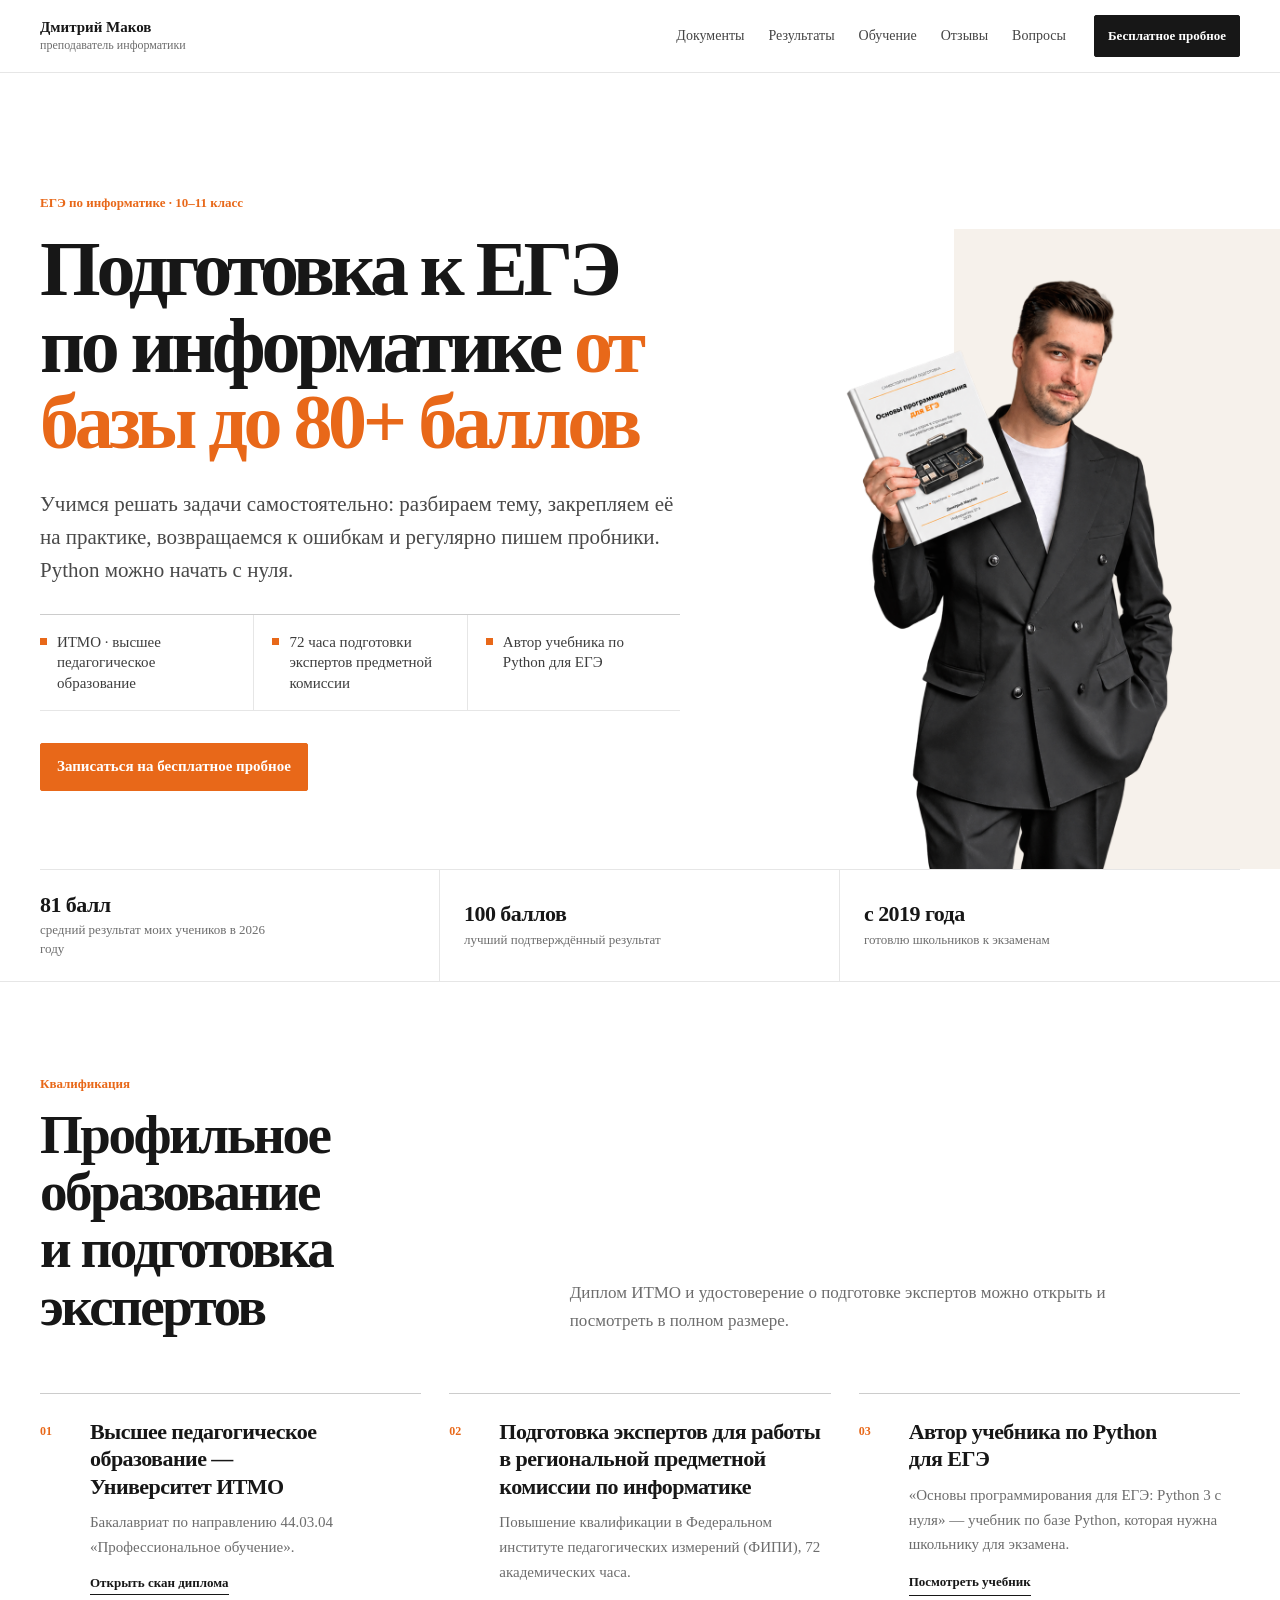
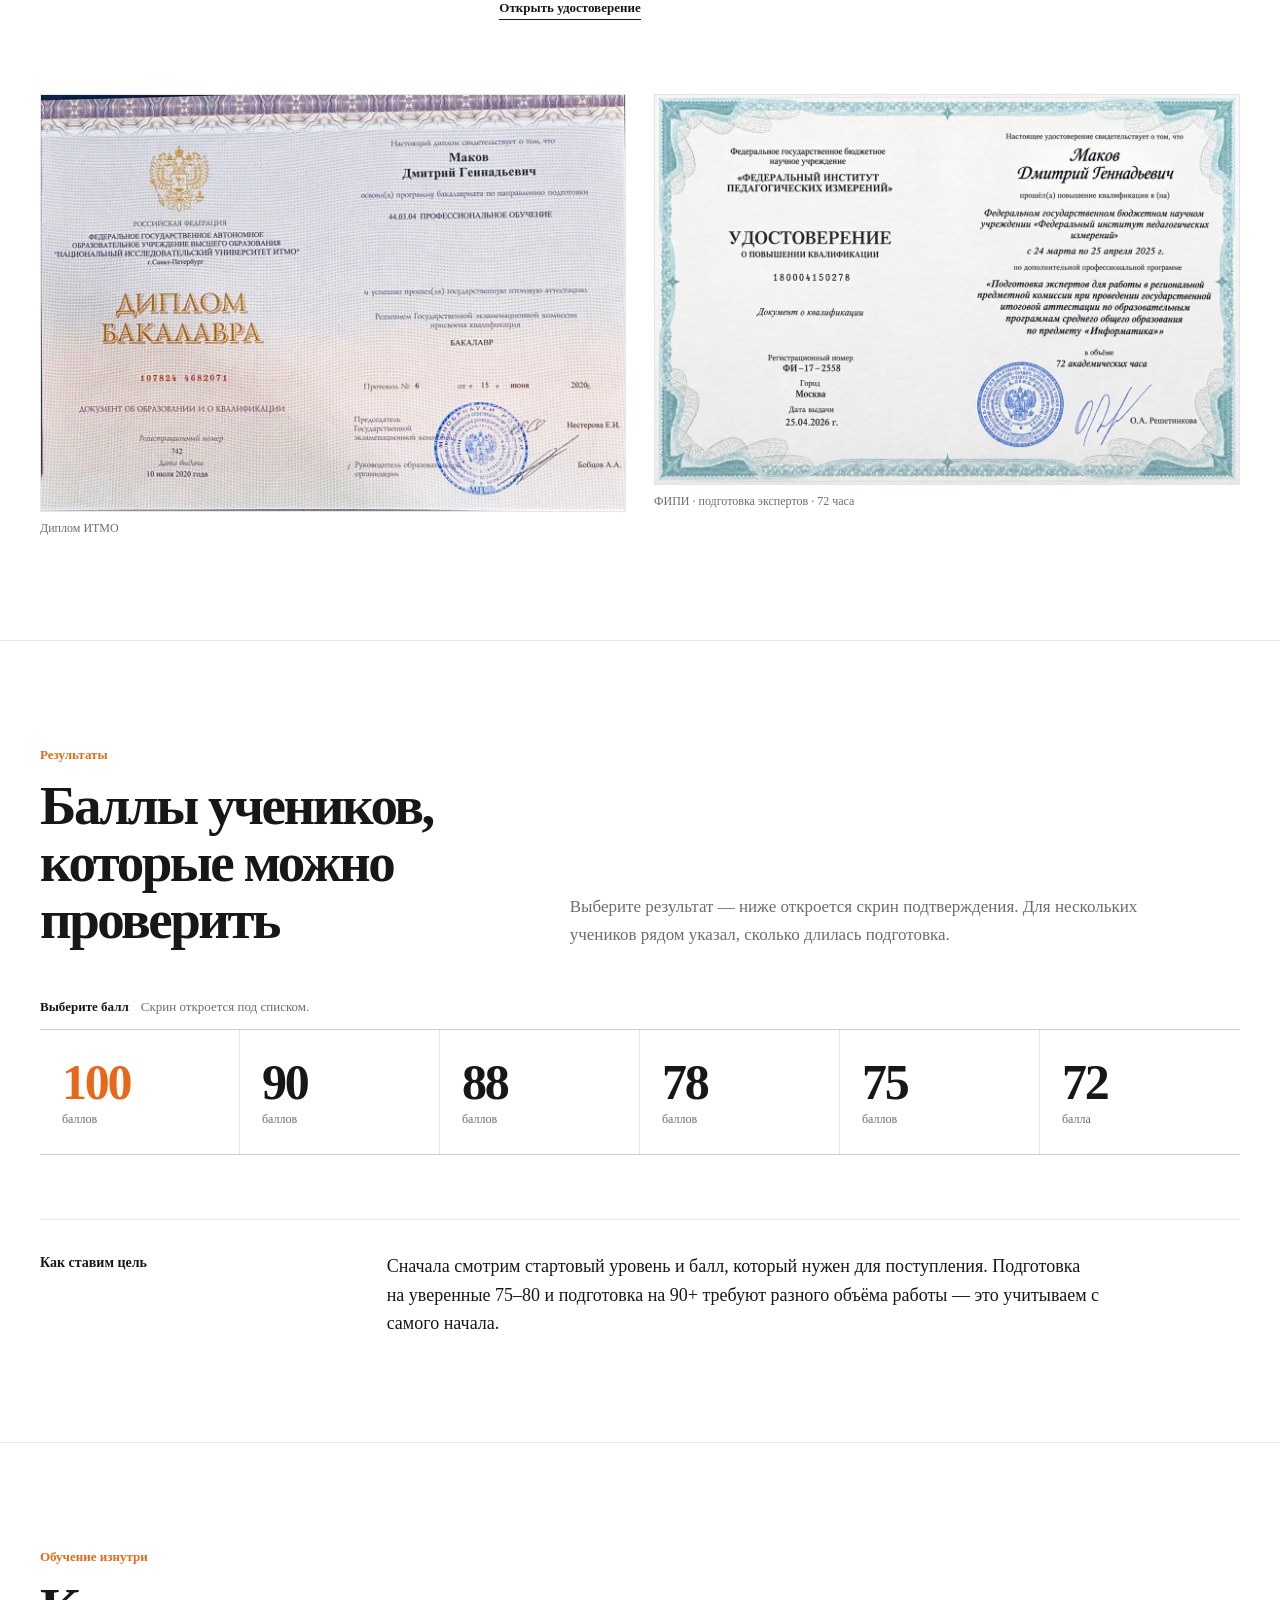
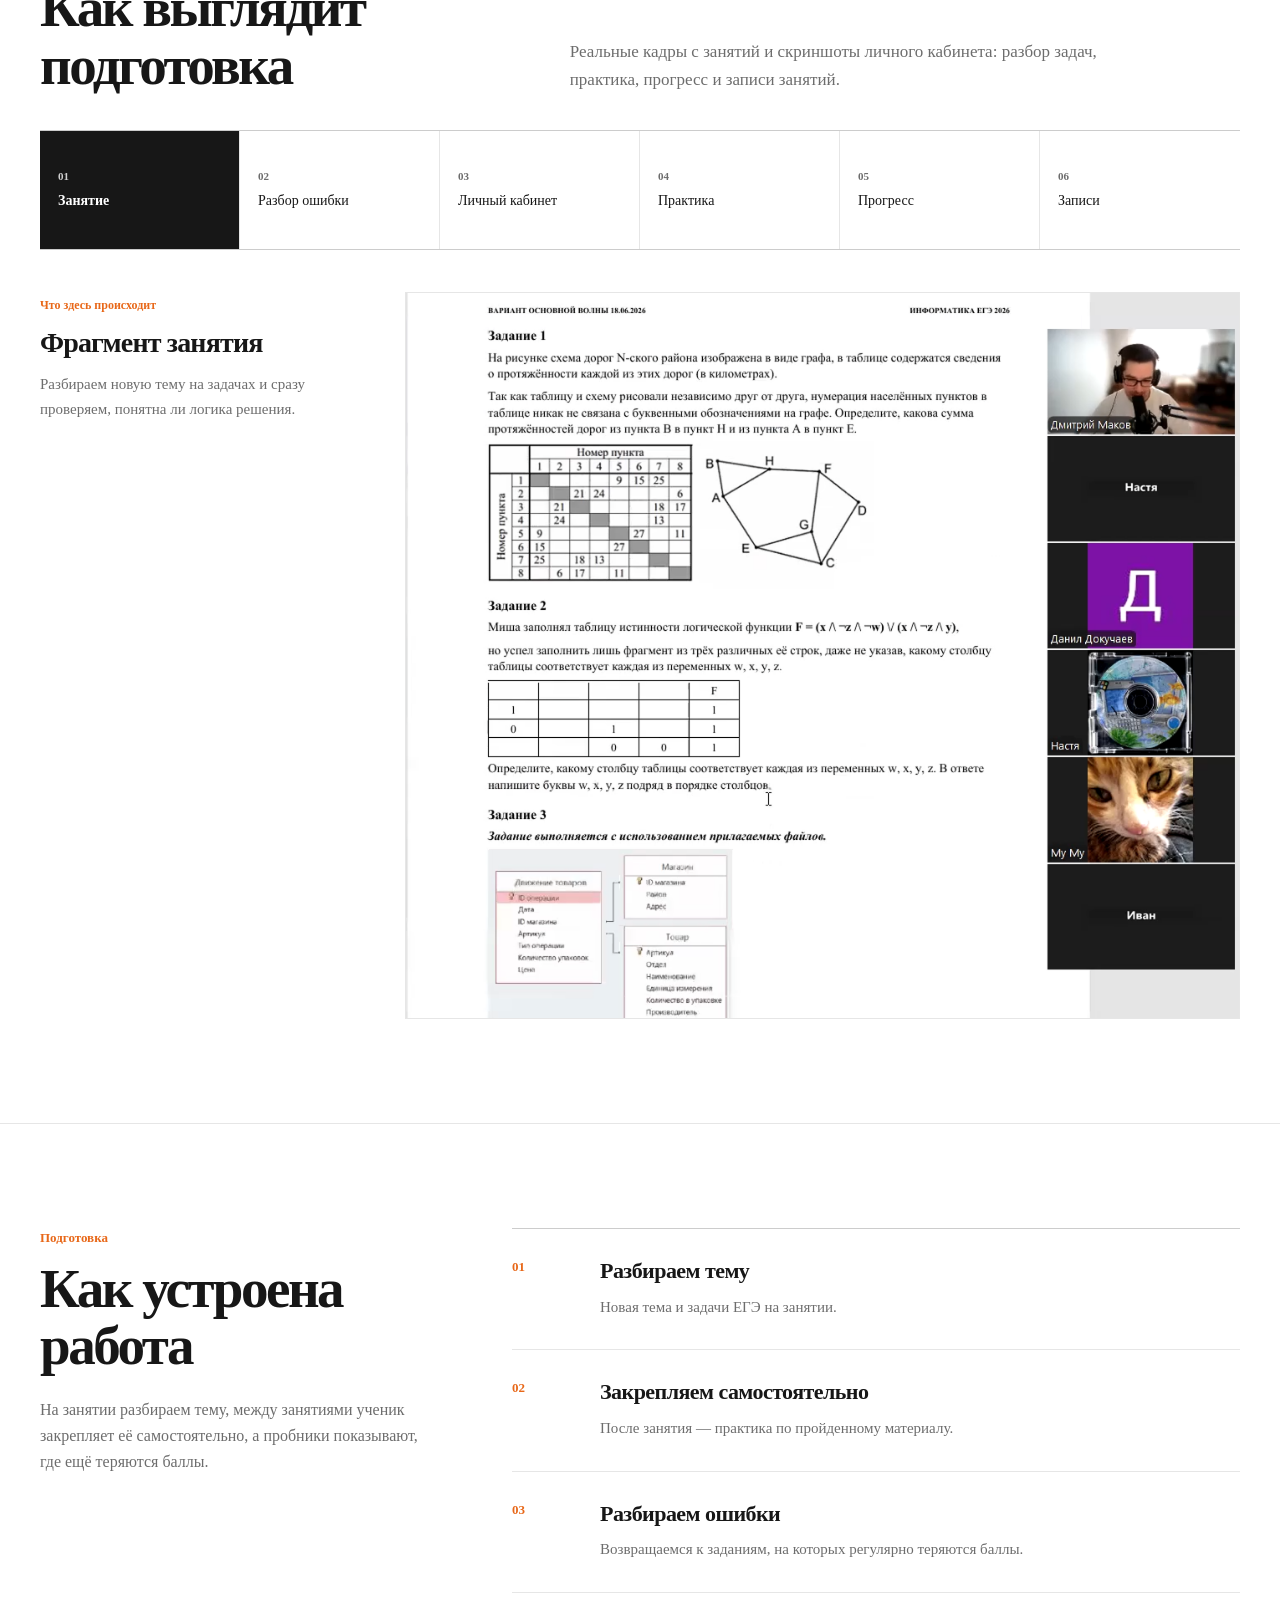
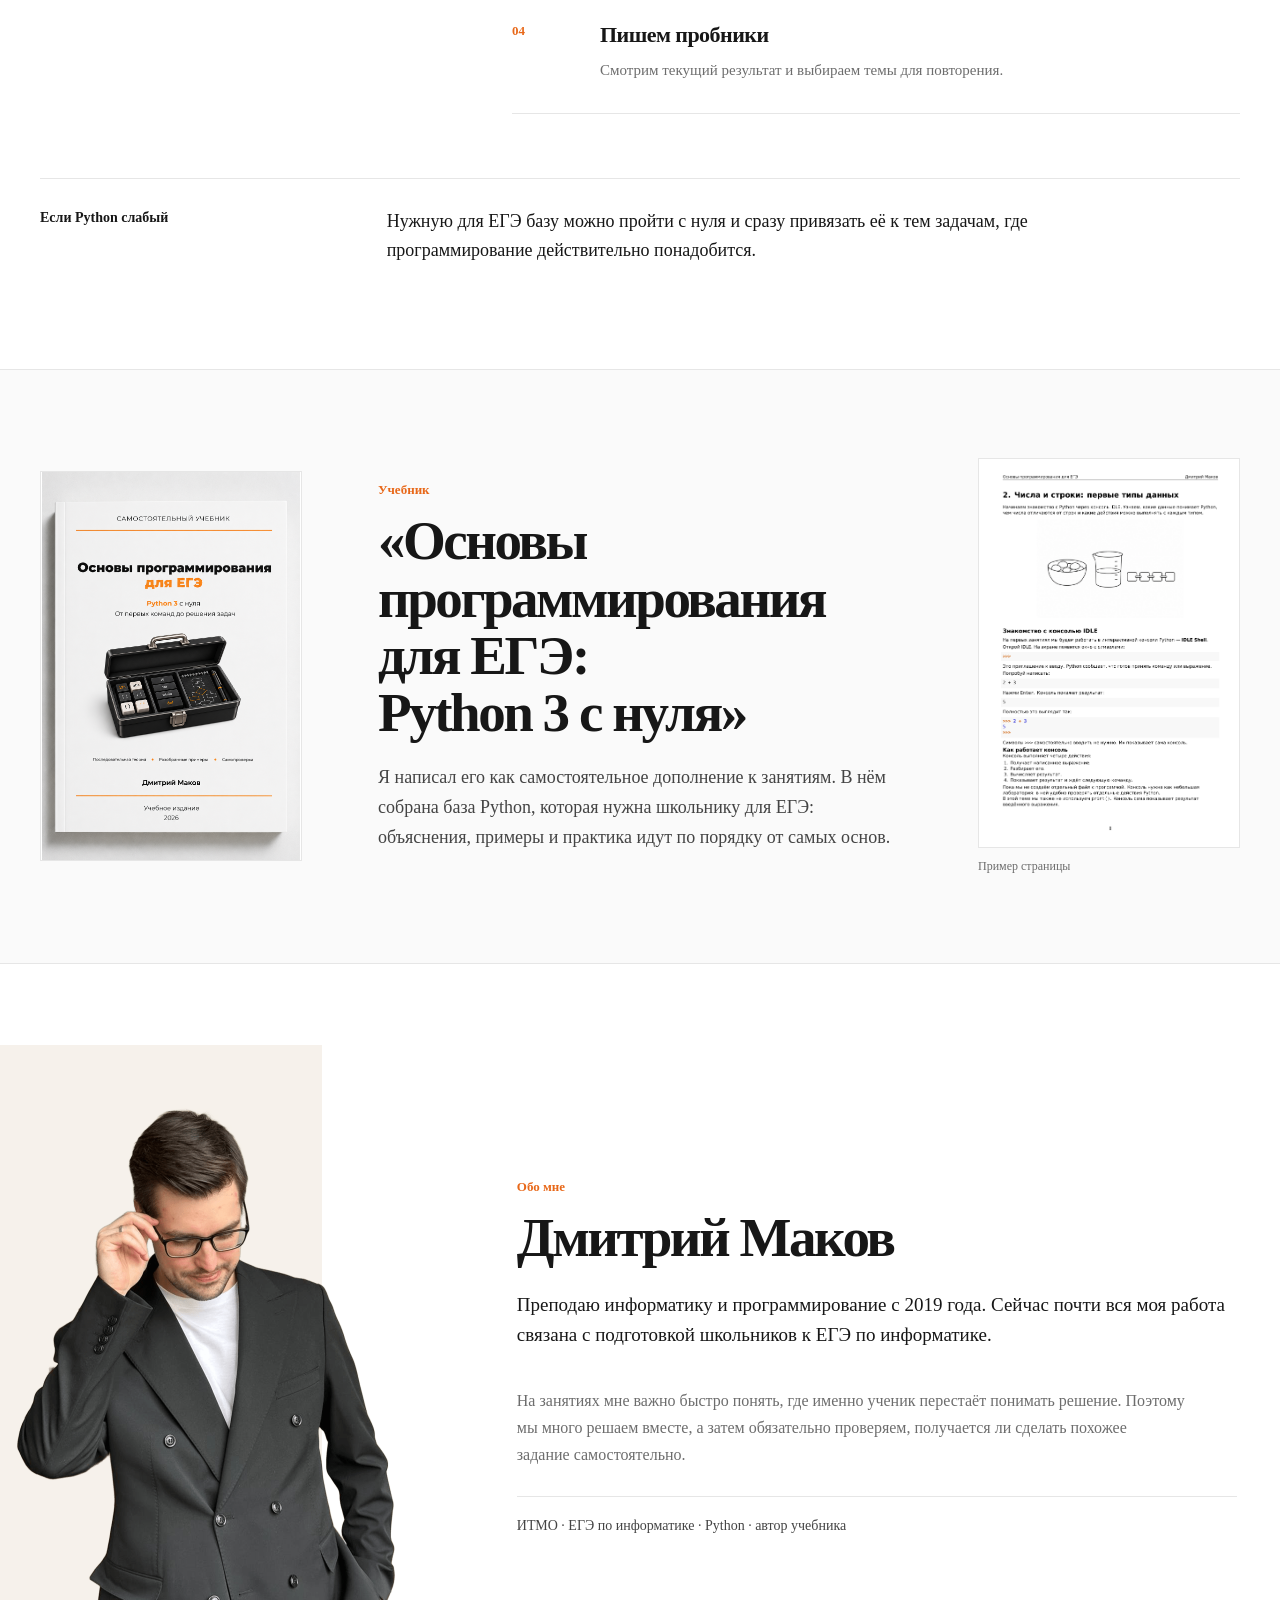
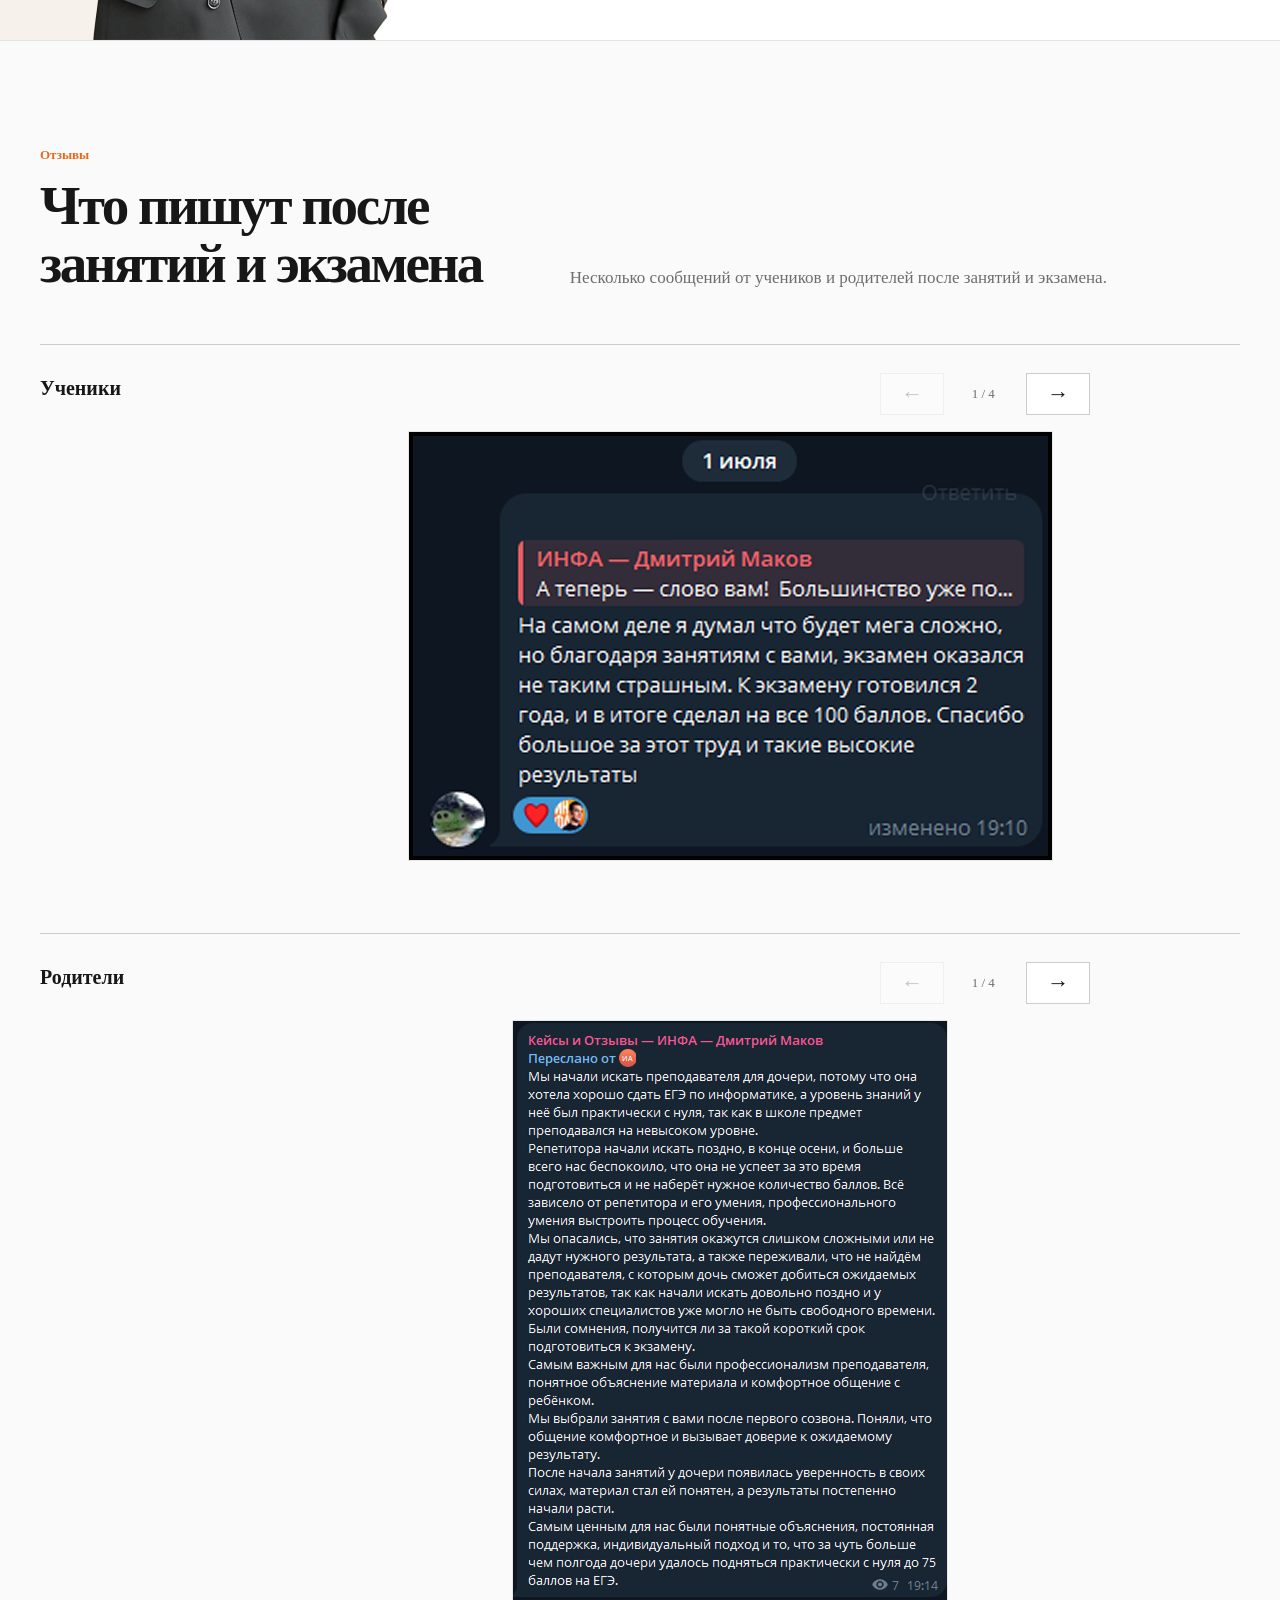
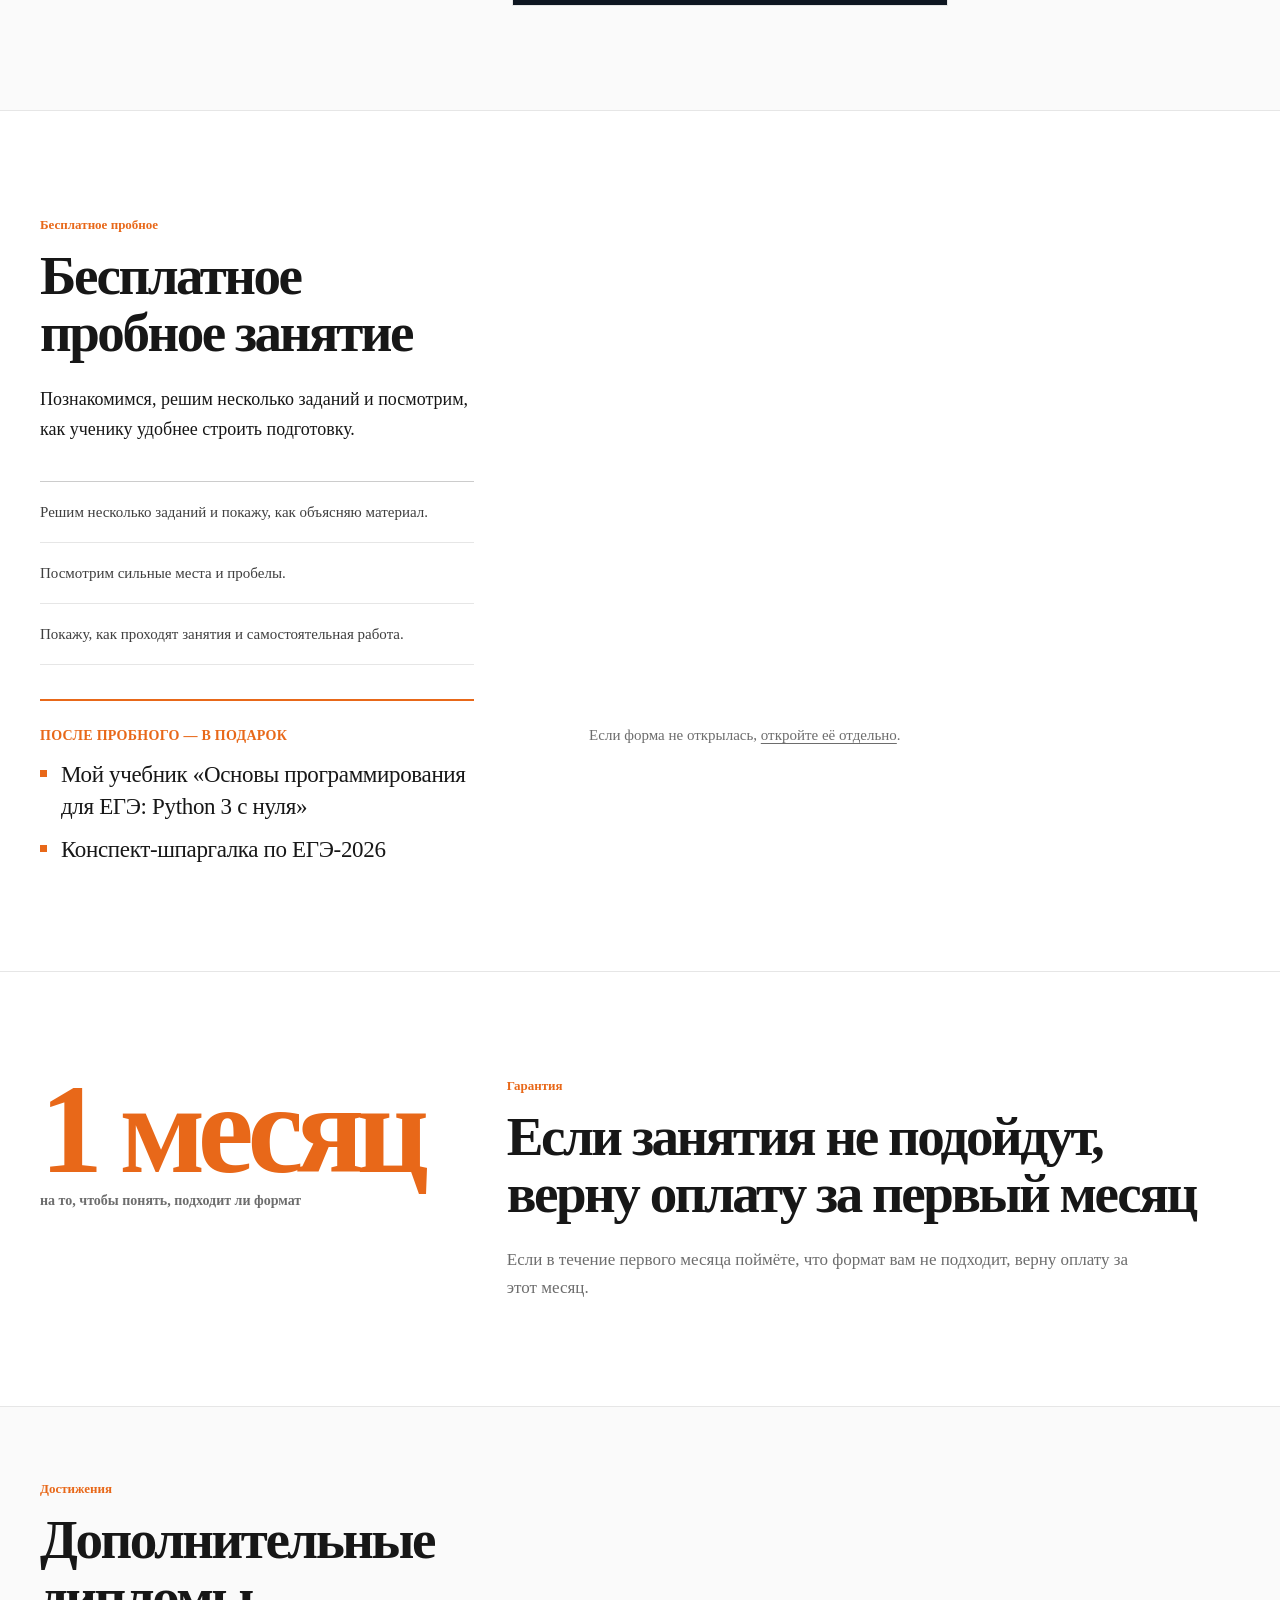
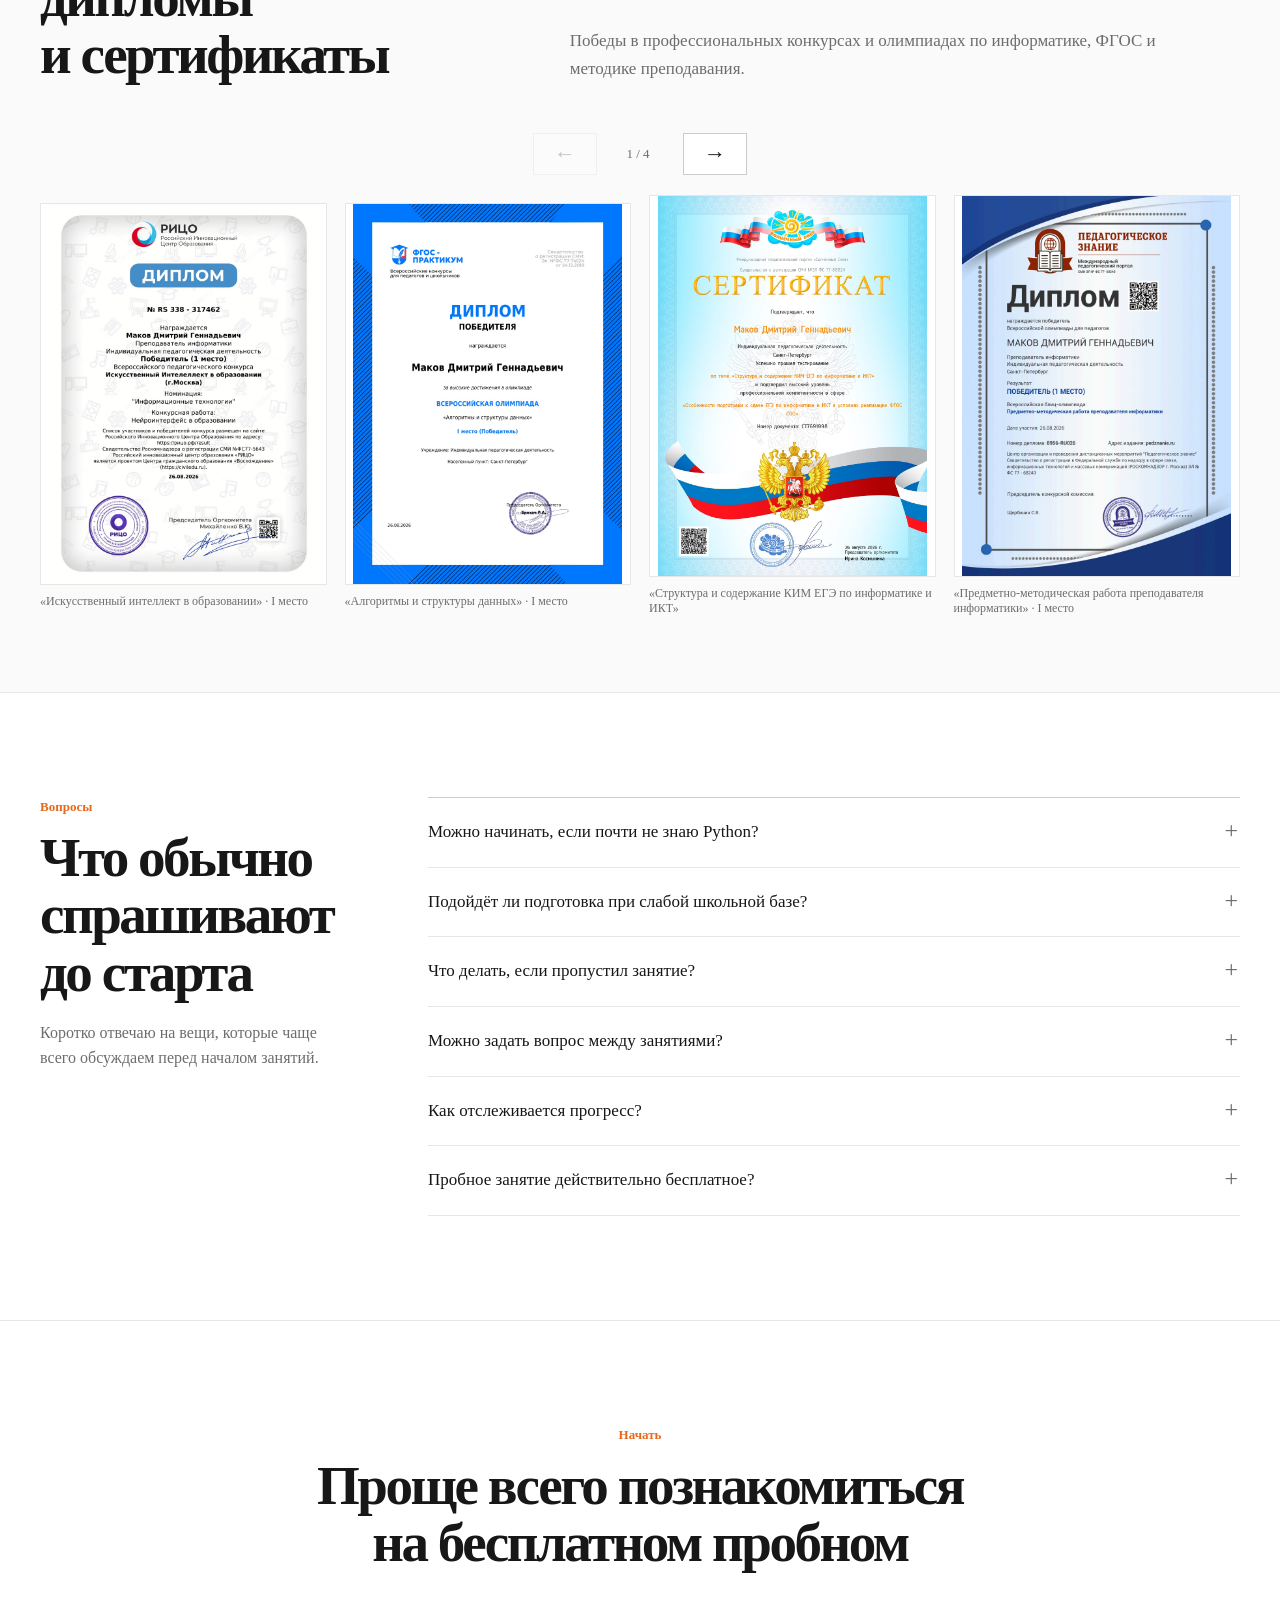
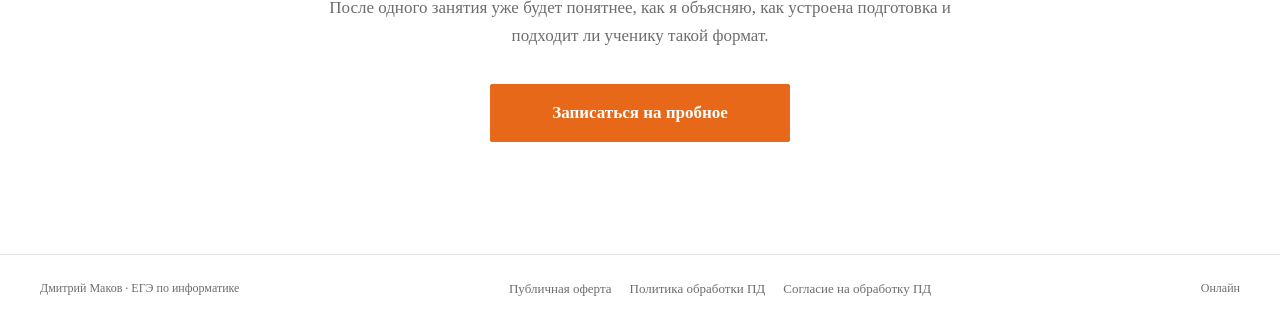
==== index.html @ 157795fc "Polish final SEO metadata" ====
<!doctype html>
<html lang="ru">
<head>
  <meta charset="utf-8">
  <meta name="viewport" content="width=device-width, initial-scale=1">
  <meta name="description" content="Подготовка к ЕГЭ по информатике для 10–11 классов. Python с нуля, подтверждённые результаты учеников, бесплатное пробное занятие.">
  <title>Дмитрий Маков — подготовка к ЕГЭ по информатике</title>
  <!-- SITE-SEO:START -->
  <link rel="canonical" href="https://makof.ru/">
  <meta name="robots" content="index,follow,max-image-preview:large,max-snippet:-1,max-video-preview:-1">
  <meta name="theme-color" content="#e86819">
  <meta name="yandex-verification" content="a87080eaedd76cc9">
  <link rel="icon" href="favicon.png" type="image/png">
  <link rel="apple-touch-icon" href="favicon.png">

  <meta property="og:locale" content="ru_RU">
  <meta property="og:type" content="website">
  <meta property="og:site_name" content="Дмитрий Маков — подготовка к ЕГЭ по информатике">
  <meta property="og:title" content="ЕГЭ по информатике — Дмитрий Маков">
  <meta property="og:description" content="10–11 класс · от базы до 80+ баллов · Python с нуля · бесплатное пробное занятие.">
  <meta property="og:url" content="https://makof.ru/">
  <meta property="og:image" content="https://makof.ru/assets/og/og-preview-v2.jpg">
  <meta property="og:image:width" content="1200">
  <meta property="og:image:height" content="630">
  <meta property="og:image:type" content="image/jpeg">
  <meta property="og:image:alt" content="Дмитрий Маков — подготовка к ЕГЭ по информатике">
  <meta name="twitter:card" content="summary_large_image">
  <meta name="twitter:title" content="ЕГЭ по информатике — Дмитрий Маков">
  <meta name="twitter:description" content="10–11 класс · от базы до 80+ баллов · Python с нуля · бесплатное пробное занятие.">
  <meta name="twitter:image" content="https://makof.ru/assets/og/og-preview-v2.jpg">

  <script type="application/ld+json">
  {
    "@context": "https://schema.org",
    "@graph": [
      {
        "@type": "WebSite",
        "@id": "https://makof.ru/#website",
        "url": "https://makof.ru/",
        "name": "Дмитрий Маков",
        "alternateName": "Подготовка к ЕГЭ по информатике — Дмитрий Маков",
        "inLanguage": "ru-RU"
      },
      {
        "@type": "Person",
        "@id": "https://makof.ru/#person",
        "name": "Дмитрий Маков",
        "url": "https://makof.ru/",
        "jobTitle": "Преподаватель информатики",
        "alumniOf": {
          "@type": "CollegeOrUniversity",
          "name": "Университет ИТМО"
        },
        "knowsAbout": [
          "ЕГЭ по информатике",
          "информатика",
          "Python",
          "программирование"
        ]
      },
      {
        "@type": "Service",
        "@id": "https://makof.ru/#ege-service",
        "name": "Подготовка к ЕГЭ по информатике",
        "serviceType": "Онлайн-подготовка к ЕГЭ по информатике",
        "provider": {"@id": "https://makof.ru/#person"},
        "areaServed": "RU",
        "url": "https://makof.ru/"
      }
    ]
  }
  </script>
  <!-- SITE-SEO:END -->
<link rel="preconnect" href="https://fonts.googleapis.com">
  <link rel="preconnect" href="https://fonts.gstatic.com" crossorigin>
  <link href="https://fonts.googleapis.com/css2?family=Golos+Text:wght@400;500;600;700&display=swap" rel="stylesheet">
  <link rel="stylesheet" href="styles.css?v=learning2">
  <style>
    .hero-expertise{max-width:760px;margin-top:28px;border-top:1px solid var(--line-strong);border-bottom:1px solid var(--line);display:grid;grid-template-columns:repeat(3,minmax(0,1fr));color:#3d3d3d}
    .hero-expertise a{position:relative;display:flex;align-items:flex-start;min-height:78px;padding:17px 18px;font-size:15px;font-weight:500;line-height:1.35;text-decoration:none;transition:background 160ms ease,color 160ms ease}
    .hero-expertise a:first-child{padding-left:0}
    .hero-expertise a+a{border-left:1px solid var(--line)}
    .hero-expertise a::before{content:"";flex:0 0 auto;width:7px;height:7px;margin:6px 10px 0 0;background:var(--accent)}
    .hero-expertise a:hover{background:var(--surface);color:var(--text)}
    .about-method{max-width:720px;margin:0;color:var(--muted);font-size:16px;line-height:1.7}
    .about-meta{max-width:720px;margin-top:28px;padding-top:18px;border-top:1px solid var(--line);color:#444;font-size:14px;line-height:1.5}

    /* Крупнее показываем реальные фото и документы. */
    .hero{overflow:clip}
    .hero-portrait{position:relative;z-index:2;overflow:visible}
    .hero-portrait-image{position:relative;width:min(122%,560px);max-width:none;margin-right:-48px;isolation:isolate}
    .hero-portrait-image::before{content:"";position:absolute;z-index:-2;left:12%;right:-3%;top:13%;bottom:0;background:#f4eee7;border:1px solid #eadfd4}
    .hero-portrait-image::after{content:"";position:absolute;z-index:-1;left:12%;right:-3%;bottom:0;height:5px;background:var(--accent)}
    .hero-portrait-image img{position:relative;z-index:1;width:100%;max-width:none}

    .credentials-layout{grid-template-columns:1fr;gap:48px}
    .credential-list{display:grid;grid-template-columns:repeat(3,minmax(0,1fr));gap:28px;border-top:0}
    .credential-copy{grid-template-columns:36px minmax(0,1fr);gap:14px;padding:24px 0 26px;border-top:1px solid var(--line-strong);border-bottom:0}
    .credential-documents{grid-template-columns:1fr 1fr;gap:28px;align-items:start;max-width:none}
    .document-preview img,
    .document-preview-large img{display:block;width:100%;height:auto;min-height:0;aspect-ratio:auto;object-fit:contain;background:#fff}

    /* Подарок после пробного — отдельный заметный акцент. */
    .trial-gift{max-width:580px;margin:34px 0 0;padding:26px 0 0;border-top:2px solid var(--accent);color:var(--text);line-height:1.45}
    .trial-gift strong{display:block;margin-bottom:10px;color:var(--accent);font-size:14px;font-weight:700;text-transform:uppercase;letter-spacing:.02em}
    .trial-gift span{display:block;font-size:clamp(20px,2.1vw,26px);font-weight:500;letter-spacing:-.02em}

    /* Карусель дипломов: на ПК показываем 4 и листаем страницами. */
    .achievements-section{padding-top:72px;padding-bottom:72px}
    .achievements-heading{margin-bottom:32px}
    .achievement-carousel{position:relative;min-width:0}
    .achievement-track{display:flex;gap:18px;overflow-x:auto;scroll-snap-type:x mandatory;scroll-behavior:smooth;scrollbar-width:none;overscroll-behavior-x:contain;padding:0 0 4px}
    .achievement-track::-webkit-scrollbar{display:none}
    .achievement-track .achievement-item{flex:0 0 calc((100% - 54px)/4);scroll-snap-align:start;scroll-snap-stop:always}
    .achievement-controls{display:flex;justify-content:center;align-items:center;margin-top:18px}
    .achievement-counter{min-width:62px;color:var(--muted);font-size:13px;text-align:center}

    /* Финальный CTA по центру и заметнее. */
    .final-inner{display:flex;flex-direction:column;align-items:center;text-align:center;gap:0}
    .final-copy{max-width:900px}
    .final-copy p{margin:22px auto 0}
    .final-action{justify-self:auto;margin-top:34px}
    .final-action .button{min-width:300px;min-height:58px;padding:15px 30px;font-size:17px}

    /* Фото в «Обо мне» крупнее и опирается на нижнюю линию секции. */
    #about{overflow:clip}
    @media(min-width:981px){
      #about{padding-bottom:0}
      #about .about-layout{grid-template-columns:minmax(380px,.72fr) minmax(0,1.28fr);align-items:end;gap:70px}
      #about .about-copy{padding-bottom:104px}
      #about .about-photo-wrap{align-self:end;width:118%;margin-left:-12%;max-width:none}
      #about .about-photo{width:100%;max-width:none}
    }

    @media(max-width:980px){
      .credential-list{display:block;border-top:1px solid var(--line-strong)}
      .credential-copy{grid-template-columns:54px minmax(0,1fr);gap:20px;border-top:0;border-bottom:1px solid var(--line)}
      .achievement-track .achievement-item{flex-basis:calc((100% - 18px)/2)}
      #about .about-photo-wrap{max-width:500px;width:min(110%,500px);margin-left:-4%}
    }

    @media(max-width:720px){
      .hero-expertise{grid-template-columns:1fr;margin-top:24px}
      .hero-expertise a{min-height:0;padding:13px 0;font-size:14px}
      .hero-expertise a+a{border-left:0;border-top:1px solid var(--line)}
      .hero .proof-strip{margin-top:0}
      .hero-portrait{margin-bottom:0;justify-content:flex-start}
      .hero-portrait-image{width:min(125%,470px);margin-left:-14px;margin-right:0}
      .hero-portrait-image img{margin-bottom:0}
      .credential-documents{grid-template-columns:1fr;gap:28px}
      .credential-copy{grid-template-columns:38px minmax(0,1fr);gap:12px}
      .achievements-section{padding-top:60px;padding-bottom:60px}
      .achievement-track{gap:12px;overflow-x:auto}
      .achievement-track .achievement-item{flex-basis:100%}
      .trial-gift{padding-top:22px}
      .trial-gift span{font-size:21px}
      #about .about-photo-wrap{width:min(118%,480px);max-width:none;margin-left:-9%}
      .final-action{width:100%;max-width:420px}
      .final-action .button{width:100%}

      /* Все 6 разделов обучения видны сразу: 3 × 2. */
      .learning-tabs{display:grid;grid-template-columns:repeat(3,minmax(0,1fr));gap:0;overflow:visible;border-top:1px solid var(--line-strong);border-left:1px solid var(--line)}
      .learning-tab{width:100%;min-width:0;display:flex;flex-direction:column;gap:4px;margin:0;padding:12px 9px;border-right:1px solid var(--line);border-bottom:1px solid var(--line);white-space:normal;line-height:1.2}
      .learning-tab span{padding:0;font-size:10px}
    }
  </style>
  <!-- YANDEX-METRIKA:START -->
  <script>
    (function(m,e,t,r,i,k,a){
      m[i]=m[i]||function(){(m[i].a=m[i].a||[]).push(arguments)};
      m[i].l=1*new Date();
      for (var j = 0; j < document.scripts.length; j++) { if (document.scripts[j].src === r) { return; } }
      k=e.createElement(t),a=e.getElementsByTagName(t)[0],k.async=1,k.src=r,a.parentNode.insertBefore(k,a)
    })(window, document, 'script', 'https://mc.yandex.ru/metrika/tag.js?id=106373103', 'ym');

    ym(106373103, 'init', {
      ssr: true,
      webvisor: true,
      clickmap: true,
      accurateTrackBounce: true,
      trackLinks: true
    });
  </script>
  <!-- YANDEX-METRIKA:END -->
</head>
<body>
  <!-- YANDEX-METRIKA-NOSCRIPT:START -->
  <noscript><div><img src="https://mc.yandex.ru/watch/106373103" style="position:absolute; left:-9999px;" alt=""></div></noscript>
  <!-- YANDEX-METRIKA-NOSCRIPT:END -->
<a class="skip-link" href="#main">К содержанию</a>

  <header class="site-header">
    <div class="container header-inner">
      <a class="brand" href="#top" aria-label="Дмитрий Маков — наверх">
        <span class="brand-copy">
          <strong>Дмитрий Маков</strong>
          <span>преподаватель информатики</span>
        </span>
      </a>

      <nav class="nav" aria-label="Навигация по странице">
        <a href="#credentials">Документы</a>
        <a href="#results">Результаты</a>
        <a href="#learning">Обучение</a>
        <a href="#reviews">Отзывы</a>
        <a href="#faq">Вопросы</a>
      </nav>

      <a class="button button-small" href="#signup-form"><span class="button-label-full">Бесплатное пробное</span><span class="button-label-short">Пробное</span></a>
    </div>
  </header>

  <main id="main">
    <section class="hero" id="top">
      <div class="container hero-grid">
        <div class="hero-copy">
          <span class="eyebrow">ЕГЭ по информатике · 10–11 класс</span>
          <h1>Подготовка к ЕГЭ по информатике <span>от базы до 80+ баллов</span></h1>
          <p class="hero-lead">Учимся решать задачи самостоятельно: разбираем тему, закрепляем её на практике, возвращаемся к ошибкам и регулярно пишем пробники. Python можно начать с нуля.</p>

          <div class="hero-expertise" aria-label="Квалификация преподавателя">
            <a href="#credentials">ИТМО · высшее педагогическое образование</a>
            <a href="#credentials">72 часа подготовки экспертов предметной комиссии</a>
            <a href="#book">Автор учебника по Python для ЕГЭ</a>
          </div>

          <div class="hero-actions">
            <a class="button button-primary" href="#signup-form">Записаться на бесплатное пробное</a>
          </div>
        </div>

        <div class="hero-portrait" aria-label="Фото преподавателя">
          <div class="hero-portrait-image">
            <img src="assets/hero/hero.png" alt="Дмитрий Маков с учебником" width="1086" height="1448" fetchpriority="high">
          </div>
        </div>
      </div>

      <div class="container proof-strip" aria-label="Ключевые результаты">
        <div class="proof-item"><strong>81 балл</strong><span>средний результат моих учеников в 2026 году</span></div>
        <div class="proof-item"><strong>100 баллов</strong><span>лучший подтверждённый результат</span></div>
        <div class="proof-item"><strong>с 2019 года</strong><span>готовлю школьников к экзаменам</span></div>
      </div>
    </section>

    <section class="section credentials-section" id="credentials">
      <div class="container">
        <div class="section-heading credentials-heading">
          <div><span class="section-kicker">Квалификация</span><h2>Профильное образование и подготовка экспертов</h2></div>
          <p>Диплом ИТМО и удостоверение о подготовке экспертов можно открыть и посмотреть в полном размере.</p>
        </div>

        <div class="credentials-layout">
          <div class="credential-list">
            <article class="credential-copy">
              <span class="credential-index">01</span>
              <div>
                <h3>Высшее педагогическое образование — Университет ИТМО</h3>
                <p>Бакалавриат по направлению 44.03.04 «Профессиональное обучение».</p>
                <button class="text-link" type="button" data-lightbox-src="assets/credentials/itmo-diploma.png" data-lightbox-alt="Диплом Университета ИТМО">Открыть скан диплома</button>
              </div>
            </article>

            <article class="credential-copy">
              <span class="credential-index">02</span>
              <div>
                <h3>Подготовка экспертов для работы в региональной предметной комиссии по информатике</h3>
                <p>Повышение квалификации в Федеральном институте педагогических измерений (ФИПИ), 72 академических часа.</p>
                <button class="text-link" type="button" data-lightbox-src="assets/credentials/ege-expert-training.png" data-lightbox-alt="Удостоверение о подготовке экспертов предметной комиссии по информатике">Открыть удостоверение</button>
              </div>
            </article>

            <article class="credential-copy">
              <span class="credential-index">03</span>
              <div>
                <h3>Автор учебника по Python для ЕГЭ</h3>
                <p>«Основы программирования для ЕГЭ: Python 3 с нуля» — учебник по базе Python, которая нужна школьнику для экзамена.</p>
                <a class="text-link" href="#book">Посмотреть учебник</a>
              </div>
            </article>
          </div>

          <div class="credential-documents" aria-label="Сканы документов">
            <button class="document-preview document-preview-large" type="button" data-lightbox-src="assets/credentials/itmo-diploma.png" data-lightbox-alt="Диплом Университета ИТМО">
              <img src="assets/credentials/itmo-diploma.png" alt="Скан диплома Университета ИТМО">
              <span>Диплом ИТМО</span>
            </button>
            <button class="document-preview" type="button" data-lightbox-src="assets/credentials/ege-expert-training.png" data-lightbox-alt="Удостоверение о подготовке экспертов предметной комиссии">
              <img src="assets/credentials/ege-expert-training.png" alt="Скан удостоверения о подготовке экспертов предметной комиссии">
              <span>ФИПИ · подготовка экспертов · 72 часа</span>
            </button>
          </div>
        </div>
      </div>
    </section>

    <section class="section results-section" id="results">
      <div class="container">
        <div class="section-heading">
          <div><span class="section-kicker">Результаты</span><h2>Баллы учеников, которые можно проверить</h2></div>
          <p>Выберите результат — ниже откроется скрин подтверждения. Для нескольких учеников рядом указал, сколько длилась подготовка.</p>
        </div>

        <div class="score-intro"><span>Выберите балл</span><p>Скрин откроется под списком.</p></div>
        <div class="score-row" aria-label="Подтверждённые результаты учеников">
          <button class="score score-primary" type="button" data-score="100" data-image="assets/results/result-100.png" data-note="Подготовка с сентября до экзамена." aria-controls="score-proof" aria-expanded="false"><strong>100</strong><span>баллов</span></button>
          <button class="score" type="button" data-score="90" data-image="assets/results/result-90.png" data-note="Подготовка с сентября." aria-controls="score-proof" aria-expanded="false"><strong>90</strong><span>баллов</span></button>
          <button class="score" type="button" data-score="88" data-image="assets/results/result-88.png" data-note="Подтверждённый результат ученика." aria-controls="score-proof" aria-expanded="false"><strong>88</strong><span>баллов</span></button>
          <button class="score" type="button" data-score="78" data-image="assets/results/result-78.png" data-note="Результат после двух месяцев подготовки." aria-controls="score-proof" aria-expanded="false"><strong>78</strong><span>баллов</span></button>
          <button class="score" type="button" data-score="75" data-image="assets/results/result-75.png" data-note="Подтверждённый результат ученика." aria-controls="score-proof" aria-expanded="false"><strong>75</strong><span>баллов</span></button>
          <button class="score" type="button" data-score="72" data-image="assets/results/result-72.png" data-note="Подтверждённый результат ученика." aria-controls="score-proof" aria-expanded="false"><strong>72</strong><span>балла</span></button>
        </div>

        <div class="score-proof" id="score-proof" hidden aria-live="polite">
          <div class="proof-copy"><span class="proof-eyebrow">Подтверждение</span><div class="proof-score-line"><strong id="proof-score">100</strong><span>баллов по ЕГЭ</span></div><p id="proof-note">Подготовка с сентября до экзамена.</p></div>
          <div><img class="proof-image" id="proof-image" src="assets/results/result-100.png" alt="Подтверждение результата 100 баллов"></div>
        </div>

        <div class="goal-note"><strong>Как ставим цель</strong><p>Сначала смотрим стартовый уровень и балл, который нужен для поступления. Подготовка на уверенные 75–80 и подготовка на 90+ требуют разного объёма работы — это учитываем с самого начала.</p></div>
      </div>
    </section>

    <section class="section learning-section" id="learning">
      <div class="container">
        <div class="section-heading learning-heading"><div><span class="section-kicker">Обучение изнутри</span><h2>Как выглядит подготовка</h2></div><p>Реальные кадры с занятий и скриншоты личного кабинета: разбор задач, практика, прогресс и записи занятий.</p></div>
        <div class="learning-browser">
          <div class="learning-tabs" role="tablist" aria-label="Примеры обучения">
            <button class="learning-tab is-active" type="button" data-learning-image="assets/learning/lesson-1.png" data-learning-title="Фрагмент занятия" data-learning-text="Разбираем новую тему на задачах и сразу проверяем, понятна ли логика решения." aria-selected="true"><span>01</span>Занятие</button>
            <button class="learning-tab" type="button" data-learning-image="assets/learning/lesson-2.png" data-learning-title="Разбор решения и ошибок" data-learning-text="Сложное место разбираем пошагово, после чего ученик пробует решить похожую задачу самостоятельно." aria-selected="false"><span>02</span>Разбор ошибки</button>
            <button class="learning-tab" type="button" data-learning-image="assets/learning/platform-main.png" data-learning-title="Личный кабинет" data-learning-text="Записи, материалы, задания и тесты собраны в одном месте. К старой теме можно вернуться в любой момент." aria-selected="false"><span>03</span>Личный кабинет</button>
            <button class="learning-tab" type="button" data-learning-image="assets/learning/platform-task.png" data-learning-title="Домашняя практика" data-learning-text="После занятия остаются задания по пройденной теме, чтобы проверить, получается ли решать без подсказки." aria-selected="false"><span>04</span>Практика</button>
            <button class="learning-tab" type="button" data-learning-image="assets/learning/platform-progress.png" data-learning-title="Прогресс" data-learning-text="По выполнению заданий и пробникам видно, какие темы уже держатся уверенно, а к каким стоит вернуться." aria-selected="false"><span>05</span>Прогресс</button>
            <button class="learning-tab" type="button" data-learning-image="assets/learning/platform-records.png" data-learning-title="Записи занятий" data-learning-text="Если занятие пропущено или тему хочется повторить, запись и материалы остаются доступны." aria-selected="false"><span>06</span>Записи</button>
          </div>
          <div class="learning-stage" aria-live="polite">
            <button class="learning-image-button" type="button" id="learning-lightbox-button" data-lightbox-src="assets/learning/lesson-1.png" data-lightbox-alt="Фрагмент занятия"><img id="learning-image" src="assets/learning/lesson-1.png" alt="Фрагмент занятия"></button>
            <div class="learning-caption"><span>Что здесь происходит</span><h3 id="learning-title">Фрагмент занятия</h3><p id="learning-text">Разбираем новую тему на задачах и сразу проверяем, понятна ли логика решения.</p></div>
          </div>
        </div>
      </div>
    </section>

    <section class="section" id="preparation">
      <div class="container preparation-layout">
        <div class="preparation-intro"><span class="section-kicker">Подготовка</span><h2>Как устроена работа</h2><p>На занятии разбираем тему, между занятиями ученик закрепляет её самостоятельно, а пробники показывают, где ещё теряются баллы.</p></div>
        <div class="preparation-flow" aria-label="Этапы подготовки">
          <article class="preparation-step"><span class="step-number">01</span><div><h3>Разбираем тему</h3><p>Новая тема и задачи ЕГЭ на занятии.</p></div></article>
          <article class="preparation-step"><span class="step-number">02</span><div><h3>Закрепляем самостоятельно</h3><p>После занятия — практика по пройденному материалу.</p></div></article>
          <article class="preparation-step"><span class="step-number">03</span><div><h3>Разбираем ошибки</h3><p>Возвращаемся к заданиям, на которых регулярно теряются баллы.</p></div></article>
          <article class="preparation-step"><span class="step-number">04</span><div><h3>Пишем пробники</h3><p>Смотрим текущий результат и выбираем темы для повторения.</p></div></article>
        </div>
      </div>
      <div class="container python-note"><strong>Если Python слабый</strong><p>Нужную для ЕГЭ базу можно пройти с нуля и сразу привязать её к тем задачам, где программирование действительно понадобится.</p></div>
    </section>

    <section class="book-section" id="book">
      <div class="container book-layout">
        <div class="book-cover"><button type="button" class="plain-image-button" data-lightbox-src="assets/book/book-cover.png" data-lightbox-alt="Обложка учебника Основы программирования для ЕГЭ: Python 3 с нуля"><img src="assets/book/book-cover.png" alt="Обложка учебника «Основы программирования для ЕГЭ: Python 3 с нуля»"></button></div>
        <div class="book-copy"><span class="section-kicker">Учебник</span><h2>«Основы программирования для ЕГЭ: Python 3 с нуля»</h2><p class="book-lead">Я написал его как самостоятельное дополнение к занятиям. В нём собрана база Python, которая нужна школьнику для ЕГЭ: объяснения, примеры и практика идут по порядку от самых основ.</p></div>
        <div class="book-spread"><button type="button" class="plain-image-button" data-lightbox-src="assets/book/book-page-1.png" data-lightbox-alt="Пример страницы учебника"><img src="assets/book/book-page-1.png" alt="Пример страницы учебника"></button><span>Пример страницы</span></div>
      </div>
    </section>

    <section class="section" id="about">
      <div class="container about-layout">
        <div class="about-photo-wrap"><img class="about-photo" src="assets/about/about.png" alt="Дмитрий Маков"></div>
        <div class="about-copy"><span class="section-kicker">Обо мне</span><h2>Дмитрий Маков</h2><p class="about-lead">Преподаю информатику и программирование с 2019 года. Сейчас почти вся моя работа связана с подготовкой школьников к ЕГЭ по информатике.</p><p class="about-method">На занятиях мне важно быстро понять, где именно ученик перестаёт понимать решение. Поэтому мы много решаем вместе, а затем обязательно проверяем, получается ли сделать похожее задание самостоятельно.</p><div class="about-meta">ИТМО · ЕГЭ по информатике · Python · автор учебника</div></div>
      </div>
    </section>

    <section class="section section--soft" id="reviews">
      <div class="container">
        <div class="section-heading reviews-head"><div><span class="section-kicker">Отзывы</span><h2>Что пишут после занятий и экзамена</h2></div><p>Несколько сообщений от учеников и родителей после занятий и экзамена.</p></div>
        <div class="reviews-group">
          <h3>Ученики</h3>
          <div class="review-slider" data-review-slider><div class="review-slides" data-swipe-track><button class="review-slide" type="button" data-lightbox-src="assets/reviews/student-1.png" data-lightbox-alt="Отзыв ученика 1"><img src="assets/reviews/student-1.png" alt="Отзыв ученика 1" loading="lazy"></button><button class="review-slide" type="button" data-lightbox-src="assets/reviews/student-2.png" data-lightbox-alt="Отзыв ученика 2"><img src="assets/reviews/student-2.png" alt="Отзыв ученика 2" loading="lazy"></button><button class="review-slide" type="button" data-lightbox-src="assets/reviews/student-3.png" data-lightbox-alt="Отзыв ученика 3"><img src="assets/reviews/student-3.png" alt="Отзыв ученика 3" loading="lazy"></button><button class="review-slide" type="button" data-lightbox-src="assets/reviews/student-4.png" data-lightbox-alt="Отзыв ученика 4"><img src="assets/reviews/student-4.png" alt="Отзыв ученика 4" loading="lazy"></button></div><div class="review-controls"><span class="review-counter" data-review-counter>1 / 4</span></div></div>
        </div>
        <div class="reviews-group">
          <h3>Родители</h3>
          <div class="review-slider" data-review-slider><div class="review-slides" data-swipe-track><button class="review-slide" type="button" data-lightbox-src="assets/reviews/parent-1.png" data-lightbox-alt="Отзыв родителя 1"><img src="assets/reviews/parent-1.png" alt="Отзыв родителя 1" loading="lazy"></button><button class="review-slide" type="button" data-lightbox-src="assets/reviews/parent-2.png" data-lightbox-alt="Отзыв родителя 2"><img src="assets/reviews/parent-2.png" alt="Отзыв родителя 2" loading="lazy"></button><button class="review-slide" type="button" data-lightbox-src="assets/reviews/parent-3.png" data-lightbox-alt="Отзыв родителя 3"><img src="assets/reviews/parent-3.png" alt="Отзыв родителя 3" loading="lazy"></button><button class="review-slide" type="button" data-lightbox-src="assets/reviews/parent-4.png" data-lightbox-alt="Отзыв родителя 4"><img src="assets/reviews/parent-4.png" alt="Отзыв родителя 4" loading="lazy"></button></div><div class="review-controls"><span class="review-counter" data-review-counter>1 / 4</span></div></div>
        </div>
      </div>
    </section>

    <section class="section" id="trial">
      <div class="container trial-layout">
        <div class="trial-copy">
          <span class="section-kicker">Бесплатное пробное</span>
          <h2>Бесплатное пробное занятие</h2>
          <p class="trial-lead">Познакомимся, решим несколько заданий и посмотрим, как ученику удобнее строить подготовку.</p>
          <ul class="trial-list"><li>Решим несколько заданий и покажу, как объясняю материал.</li><li>Посмотрим сильные места и пробелы.</li><li>Покажу, как проходят занятия и самостоятельная работа.</li></ul>
          <div class="trial-gift"><strong>После пробного — в подарок</strong><ul class="trial-gift-list"><li>Мой учебник «Основы программирования для ЕГЭ: Python 3 с нуля»</li><li>Конспект-шпаргалка по ЕГЭ-2026</li></ul></div>
        </div>
        <div class="signup-form" id="signup-form"><iframe class="alfacrm-frame" title="Запись на бесплатное пробное занятие" src="https://dmprokids.s20.online/common/1/form/draw?id=1&amp;baseColor=E86819&amp;borderRadius=2&amp;css=https%3A%2F%2Fmakof.ru%2Falfa-form.css%3Fv%3D3" width="100%" height="500" frameborder="0" scrolling="no" loading="lazy" referrerpolicy="strict-origin-when-cross-origin" allowtransparency="true"></iframe><p class="alfacrm-fallback">Если форма не открылась, <a href="https://dmprokids.s20.online/common/1/form/draw?id=1&amp;baseColor=E86819&amp;borderRadius=2&amp;css=https%3A%2F%2Fmakof.ru%2Falfa-form.css%3Fv%3D3" target="_blank" rel="noopener">откройте её отдельно</a>.</p></div>
      </div>
    </section>

    <section class="section" id="guarantee">
      <div class="container guarantee-layout"><div class="guarantee-number">1 месяц<span>на то, чтобы понять, подходит ли формат</span></div><div class="guarantee-copy"><span class="section-kicker">Гарантия</span><h2>Если занятия не подойдут, верну оплату за первый месяц</h2><p>Если в течение первого месяца поймёте, что формат вам не подходит, верну оплату за этот месяц.</p></div></div>
    </section>

    <section class="section achievements-section" id="achievements">
      <div class="container">
        <div class="section-heading achievements-heading"><div><span class="section-kicker">Достижения</span><h2>Дополнительные дипломы и сертификаты</h2></div><p>Победы в профессиональных конкурсах и олимпиадах по информатике, ФГОС и методике преподавания.</p></div>
        <div class="achievement-carousel" data-achievement-carousel>
          <div class="achievement-track" data-achievement-track data-swipe-track>
            <button class="achievement-item" type="button" data-lightbox-src="assets/achievements/Диплом_RS_338_213172.jpg" data-lightbox-alt="Диплом за I место в конкурсе Искусственный интеллект в образовании"><img src="assets/achievements/Диплом_RS_338_213172.jpg" alt="Диплом за I место в конкурсе Искусственный интеллект в образовании" loading="lazy"><span>«Искусственный интеллект в образовании» · I место</span></button>
            <button class="achievement-item" type="button" data-lightbox-src="assets/achievements/olympiad_diploma_2359_participant.jpg" data-lightbox-alt="Диплом победителя олимпиады Алгоритмы и структуры данных"><img src="assets/achievements/olympiad_diploma_2359_participant.jpg" alt="Диплом победителя олимпиады Алгоритмы и структуры данных" loading="lazy"><span>«Алгоритмы и структуры данных» · I место</span></button>
            <button class="achievement-item" type="button" data-lightbox-src="assets/achievements/7691998.jpg" data-lightbox-alt="Сертификат по структуре и содержанию КИМ ЕГЭ по информатике и ИКТ"><img src="assets/achievements/7691998.jpg" alt="Сертификат по структуре и содержанию КИМ ЕГЭ по информатике и ИКТ" loading="lazy"><span>«Структура и содержание КИМ ЕГЭ по информатике и ИКТ»</span></button>
            <button class="achievement-item" type="button" data-lightbox-src="assets/achievements/1787771425_8956.jpg" data-lightbox-alt="Диплом за I место по предметно-методической работе преподавателя информатики"><img src="assets/achievements/1787771425_8956.jpg" alt="Диплом за I место по предметно-методической работе преподавателя информатики" loading="lazy"><span>«Предметно-методическая работа преподавателя информатики» · I место</span></button>
            <button class="achievement-item" type="button" data-lightbox-src="assets/achievements/5314562.jpg" data-lightbox-alt="Диплом за I место по ИКТ-компетентности учителя среднего общего образования"><img src="assets/achievements/5314562.jpg" alt="Диплом за I место по ИКТ-компетентности учителя среднего общего образования" loading="lazy"><span>«ИКТ-компетентность учителя среднего общего образования» · I место</span></button>
            <button class="achievement-item" type="button" data-lightbox-src="assets/achievements/84095.jpeg" data-lightbox-alt="Диплом за I место по ИКТ-компетентности педагога в условиях ФГОС"><img src="assets/achievements/84095.jpeg" alt="Диплом за I место по ИКТ-компетентности педагога в условиях ФГОС" loading="lazy"><span>«ИКТ-компетентность педагога в условиях ФГОС» · I место</span></button>
            <button class="achievement-item" type="button" data-lightbox-src="assets/achievements/5314622.jpg" data-lightbox-alt="Диплом за I место по психолого-педагогической компетентности педагога в соответствии с ФГОС"><img src="assets/achievements/5314622.jpg" alt="Диплом за I место по психолого-педагогической компетентности педагога в соответствии с ФГОС" loading="lazy"><span>«Психолого-педагогическая компетентность педагога в соответствии с ФГОС» · I место</span></button>
            <button class="achievement-item" type="button" data-lightbox-src="assets/achievements/1787769122_72944.jpg" data-lightbox-alt="Диплом за I место в олимпиаде Ключевые особенности ФГОС"><img src="assets/achievements/1787769122_72944.jpg" alt="Диплом за I место в олимпиаде Ключевые особенности ФГОС" loading="lazy"><span>«Ключевые особенности ФГОС» · I место</span></button>
            <button class="achievement-item" type="button" data-lightbox-src="assets/achievements/diplom.jpg" data-lightbox-alt="Диплом за I место по профессиональному стандарту педагога в условиях современного образования"><img src="assets/achievements/diplom.jpg" alt="Диплом за I место по профессиональному стандарту педагога в условиях современного образования" loading="lazy"><span>«Профессиональный стандарт педагога в условиях современного образования» · I место</span></button>
            <button class="achievement-item" type="button" data-lightbox-src="assets/achievements/diplom_author_1120507.jpg" data-lightbox-alt="Диплом за I место в олимпиаде Современные средства оценивания результатов обучения"><img src="assets/achievements/diplom_author_1120507.jpg" alt="Диплом за I место в олимпиаде Современные средства оценивания результатов обучения" loading="lazy"><span>«Современные средства оценивания результатов обучения» · I место</span></button>
            <button class="achievement-item" type="button" data-lightbox-src="assets/achievements/VP100-634258D357556.jpg" data-lightbox-alt="Диплом за I место в олимпиаде Современные подходы к обучению"><img src="assets/achievements/VP100-634258D357556.jpg" alt="Диплом за I место в олимпиаде Современные подходы к обучению" loading="lazy"><span>«Современные подходы к обучению» · I место</span></button>
            <button class="achievement-item" type="button" data-lightbox-src="assets/achievements/umn1-385442.jpg" data-lightbox-alt="Диплом за I место в олимпиаде Мотивация — основное условие успешного обучения"><img src="assets/achievements/umn1-385442.jpg" alt="Диплом за I место в олимпиаде Мотивация — основное условие успешного обучения" loading="lazy"><span>«Мотивация — основное условие успешного обучения» · I место</span></button>
            <button class="achievement-item" type="button" data-lightbox-src="assets/achievements/makov-dmitriy-gennadyevich12.pdf-page1of2.jpg" data-lightbox-alt="Диплом за I место в олимпиаде Требования ФГОС к среднему общему образованию"><img src="assets/achievements/makov-dmitriy-gennadyevich12.pdf-page1of2.jpg" alt="Диплом за I место в олимпиаде Требования ФГОС к среднему общему образованию" loading="lazy"><span>«Требования ФГОС к среднему общему образованию» · I место</span></button>
            <button class="achievement-item" type="button" data-lightbox-src="assets/achievements/author.jpg" data-lightbox-alt="Диплом за I место в олимпиаде Основные педагогические понятия"><img src="assets/achievements/author.jpg" alt="Диплом за I место в олимпиаде Основные педагогические понятия" loading="lazy"><span>«Основные педагогические понятия» · I место</span></button>
            <button class="achievement-item" type="button" data-lightbox-src="assets/achievements/leader.jpg" data-lightbox-alt="Дополнительный диплом или сертификат"><img src="assets/achievements/leader.jpg" alt="Дополнительный диплом или сертификат" loading="lazy"><span>Диплом или сертификат</span></button>
            <button class="achievement-item" type="button" data-lightbox-src="assets/achievements/makov-dmitriy-gennadyevich12.pdf-page2of2.jpg" data-lightbox-alt="Дополнительный диплом или сертификат"><img src="assets/achievements/makov-dmitriy-gennadyevich12.pdf-page2of2.jpg" alt="Дополнительный диплом или сертификат" loading="lazy"><span>Диплом или сертификат</span></button>
          </div>
          <div class="achievement-controls"><span class="achievement-counter" data-achievement-counter>4 / 16</span></div>
        </div>
      </div>
    </section>

    <section class="section" id="faq">
      <div class="container faq-layout">
        <div class="faq-intro"><span class="section-kicker">Вопросы</span><h2>Что обычно спрашивают до старта</h2><p>Коротко отвечаю на вещи, которые чаще всего обсуждаем перед началом занятий.</p></div>
        <div class="faq-list">
          <details class="faq-item"><summary>Можно начинать, если почти не знаю Python?</summary><p>Да. Нужную для ЕГЭ базу можно пройти с нуля по ходу подготовки.</p></details>
          <details class="faq-item"><summary>Подойдёт ли подготовка при слабой школьной базе?</summary><p>Да. Сначала смотрим, что уже получается, и от этого выбираем темп. Слабый старт означает, что на базовые темы потребуется больше времени.</p></details>
          <details class="faq-item"><summary>Что делать, если пропустил занятие?</summary><p>Записи и материалы сохраняются в личном кабинете. Пропущенную тему можно восстановить и потом задать вопросы по ней.</p></details>
          <details class="faq-item"><summary>Можно задать вопрос между занятиями?</summary><p>Да. Если ученик застрял на задании во время самостоятельной работы, вопрос можно написать в чат.</p></details>
          <details class="faq-item"><summary>Как отслеживается прогресс?</summary><p>По домашним заданиям видно качество отдельных тем, а пробники показывают текущий результат целиком. Ошибки потом разбираем.</p></details>
          <details class="faq-item"><summary>Пробное занятие действительно бесплатное?</summary><p>Да. За пробное платить не нужно и оно ни к чему не обязывает.</p></details>
        </div>
      </div>
    </section>

    <section class="final-section" id="contact">
      <div class="container final-inner"><div class="final-copy"><span class="section-kicker">Начать</span><h2>Проще всего познакомиться на бесплатном пробном</h2><p>После одного занятия уже будет понятнее, как я объясняю, как устроена подготовка и подходит ли ученику такой формат.</p></div><div class="final-action"><a class="button button-primary" href="#signup-form">Записаться на пробное</a></div></div>
    </section>
  </main>

  <footer class="site-footer"><div class="container footer-inner"><span>Дмитрий Маков · ЕГЭ по информатике</span><nav class="footer-legal" aria-label="Правовые документы"><a href="offer.html">Публичная оферта</a><a href="privacy.html">Политика обработки ПД</a><a href="consent.html">Согласие на обработку ПД</a></nav><span>Онлайн</span></div></footer>

  <div class="lightbox" id="lightbox" hidden role="dialog" aria-modal="true" aria-label="Просмотр изображения"><button class="lightbox-close" type="button" aria-label="Закрыть">×</button><img id="lightbox-image" src="" alt=""></div>

  <script>
    const header = document.querySelector('.site-header');

    function scrollWithoutHash(selector, behavior = 'smooth') {
      let target;
      try {
        target = document.querySelector(selector);
      } catch (error) {
        return false;
      }
      if (!target) return false;

      const headerHeight = header ? header.offsetHeight : 0;
      const top = target.getBoundingClientRect().top + window.scrollY - headerHeight;
      window.scrollTo({ top: Math.max(0, top), behavior });
      history.replaceState(null, '', window.location.pathname + window.location.search);
      return true;
    }

    document.querySelectorAll('a[href^="#"]').forEach((link) => {
      const selector = link.getAttribute('href');
      if (!selector || selector === '#') return;

      link.addEventListener('click', (event) => {
        const behavior = link.classList.contains('skip-link') ? 'auto' : 'smooth';
        if (!scrollWithoutHash(selector, behavior)) return;
        event.preventDefault();
      });
    });

    if (window.location.hash) {
      const initialHash = window.location.hash;
      requestAnimationFrame(() => {
        if (!scrollWithoutHash(initialHash, 'auto')) {
          history.replaceState(null, '', window.location.pathname + window.location.search);
        }
      });
    }

    const scoreButtons = Array.from(document.querySelectorAll('.score[data-score]'));
    const proof = document.getElementById('score-proof');
    const proofScore = document.getElementById('proof-score');
    const proofNote = document.getElementById('proof-note');
    const proofImage = document.getElementById('proof-image');

    scoreButtons.forEach((button) => {
      button.addEventListener('click', () => {
        scoreButtons.forEach((item) => { item.classList.remove('is-active'); item.setAttribute('aria-expanded', 'false'); });
        button.classList.add('is-active');
        button.setAttribute('aria-expanded', 'true');
        proofScore.textContent = button.dataset.score;
        proofNote.textContent = button.dataset.note;
        proofImage.src = button.dataset.image;
        proofImage.alt = `Подтверждение результата ${button.dataset.score} баллов`;
        proof.hidden = false;
      });
    });

    const learningTabs = Array.from(document.querySelectorAll('.learning-tab'));
    const learningImage = document.getElementById('learning-image');
    const learningTitle = document.getElementById('learning-title');
    const learningText = document.getElementById('learning-text');
    const learningLightboxButton = document.getElementById('learning-lightbox-button');

    function activateLearningTab(button) {
      learningTabs.forEach((item) => { item.classList.remove('is-active'); item.setAttribute('aria-selected', 'false'); });
      button.classList.add('is-active');
      button.setAttribute('aria-selected', 'true');
      learningImage.src = button.dataset.learningImage;
      learningImage.alt = button.dataset.learningTitle;
      learningTitle.textContent = button.dataset.learningTitle;
      learningText.textContent = button.dataset.learningText;
      learningLightboxButton.dataset.lightboxSrc = button.dataset.learningImage;
      learningLightboxButton.dataset.lightboxAlt = button.dataset.learningTitle;
    }

    learningTabs.forEach((button) => {
      button.addEventListener('click', () => activateLearningTab(button));
    });

    const desktopCarouselQuery = window.matchMedia('(min-width: 1025px) and (hover: hover) and (pointer: fine)');

    function nearestSlideIndex(track, items) {
      if (!items.length) return 0;
      const gap = parseFloat(getComputedStyle(track).gap) || 0;
      const step = items[0].getBoundingClientRect().width + gap;
      return step ? Math.max(0, Math.min(items.length - 1, Math.round(track.scrollLeft / step))) : 0;
    }

    function makeCarouselArrow(direction, label) {
      const button = document.createElement('button');
      button.className = 'carousel-desktop-arrow';
      button.type = 'button';
      button.setAttribute('aria-label', label);
      button.textContent = direction;
      return button;
    }

    document.querySelectorAll('[data-review-slider]').forEach((slider) => {
      const track = slider.querySelector('[data-swipe-track]');
      const slides = Array.from(track.querySelectorAll('.review-slide'));
      const controls = slider.querySelector('.review-controls');
      const counter = slider.querySelector('[data-review-counter]');
      const prev = makeCarouselArrow('←', 'Предыдущий отзыв');
      const next = makeCarouselArrow('→', 'Следующий отзыв');
      controls.prepend(prev);
      controls.append(next);
      let desktopIndex = 0;
      let raf = 0;

      slides.forEach((slide) => {
        const image = slide.querySelector('img');
        if (image && !image.complete) {
          image.addEventListener('load', () => {
            if (desktopCarouselQuery.matches) renderDesktop();
          }, { once: true });
        }
      });

      function renderDesktop() {
        desktopIndex = Math.max(0, Math.min(desktopIndex, slides.length - 1));
        const activeSlide = slides[desktopIndex];
        const x = activeSlide?.offsetLeft || 0;
        track.style.transform = `translate3d(${-x}px,0,0)`;
        requestAnimationFrame(() => {
          const targetHeight = activeSlide?.getBoundingClientRect().height || 0;
          if (targetHeight > 0) track.style.height = `${Math.ceil(targetHeight)}px`;
        });
        counter.textContent = `${desktopIndex + 1} / ${slides.length}`;
        prev.disabled = desktopIndex === 0;
        next.disabled = desktopIndex === slides.length - 1;
      }

      function renderTouch() {
        track.style.transform = '';
        track.style.height = '';
        const index = nearestSlideIndex(track, slides);
        counter.textContent = `${index + 1} / ${slides.length}`;
      }

      function syncMode() {
        if (desktopCarouselQuery.matches) {
          track.scrollLeft = 0;
          renderDesktop();
        } else {
          renderTouch();
        }
      }

      prev.addEventListener('click', () => {
        if (!desktopCarouselQuery.matches) return;
        desktopIndex -= 1;
        renderDesktop();
      });
      next.addEventListener('click', () => {
        if (!desktopCarouselQuery.matches) return;
        desktopIndex += 1;
        renderDesktop();
      });
      track.addEventListener('scroll', () => {
        if (desktopCarouselQuery.matches) return;
        cancelAnimationFrame(raf);
        raf = requestAnimationFrame(renderTouch);
      }, { passive: true });
      window.addEventListener('resize', syncMode, { passive: true });
      if (desktopCarouselQuery.addEventListener) desktopCarouselQuery.addEventListener('change', syncMode);
      syncMode();
    });

    document.querySelectorAll('[data-achievement-carousel]').forEach((carousel) => {
      const track = carousel.querySelector('[data-achievement-track]');
      const items = Array.from(track.querySelectorAll('.achievement-item'));
      const controls = carousel.querySelector('.achievement-controls');
      const counter = carousel.querySelector('[data-achievement-counter]');
      const prev = makeCarouselArrow('←', 'Предыдущие дипломы');
      const next = makeCarouselArrow('→', 'Следующие дипломы');
      controls.prepend(prev);
      controls.append(next);
      let desktopPage = 0;
      let raf = 0;

      function touchVisibleCount() {
        if (window.matchMedia('(max-width: 720px)').matches) return 1;
        return 2;
      }

      function desktopPageStarts() {
        const size = 4;
        const maxStart = Math.max(0, items.length - size);
        const starts = [];
        for (let i = 0; i < items.length; i += size) starts.push(Math.min(i, maxStart));
        return [...new Set(starts)];
      }

      function renderDesktop() {
        const starts = desktopPageStarts();
        desktopPage = Math.max(0, Math.min(desktopPage, starts.length - 1));
        const start = starts[desktopPage] || 0;
        const x = items[start]?.offsetLeft || 0;
        track.style.transform = `translate3d(${-x}px,0,0)`;
        counter.textContent = `${desktopPage + 1} / ${starts.length}`;
        prev.disabled = desktopPage === 0;
        next.disabled = desktopPage === starts.length - 1;
      }

      function renderTouch() {
        track.style.transform = '';
        const first = nearestSlideIndex(track, items);
        const end = Math.min(first + touchVisibleCount(), items.length);
        counter.textContent = `${end} / ${items.length}`;
      }

      function syncMode() {
        if (desktopCarouselQuery.matches) {
          track.scrollLeft = 0;
          renderDesktop();
        } else {
          renderTouch();
        }
      }

      prev.addEventListener('click', () => {
        if (!desktopCarouselQuery.matches) return;
        desktopPage -= 1;
        renderDesktop();
      });
      next.addEventListener('click', () => {
        if (!desktopCarouselQuery.matches) return;
        desktopPage += 1;
        renderDesktop();
      });
      track.addEventListener('scroll', () => {
        if (desktopCarouselQuery.matches) return;
        cancelAnimationFrame(raf);
        raf = requestAnimationFrame(renderTouch);
      }, { passive: true });
      window.addEventListener('resize', syncMode, { passive: true });
      if (desktopCarouselQuery.addEventListener) desktopCarouselQuery.addEventListener('change', syncMode);
      syncMode();
    });

    const lightbox = document.getElementById('lightbox');
    const lightboxImage = document.getElementById('lightbox-image');
    const lightboxClose = lightbox.querySelector('.lightbox-close');

    function closeLightbox() {
      lightbox.hidden = true;
      document.body.classList.remove('lightbox-open');
      lightboxImage.src = '';
    }

    document.addEventListener('click', (event) => {
      const trigger = event.target.closest('[data-lightbox-src]');
      if (!trigger) return;
      lightboxImage.src = trigger.dataset.lightboxSrc;
      lightboxImage.alt = trigger.dataset.lightboxAlt || '';
      lightbox.hidden = false;
      document.body.classList.add('lightbox-open');
      lightboxClose.focus();
    });

    lightboxClose.addEventListener('click', closeLightbox);
    lightbox.addEventListener('click', (event) => { if (event.target === lightbox) closeLightbox(); });
    document.addEventListener('keydown', (event) => { if (event.key === 'Escape' && !lightbox.hidden) closeLightbox(); });
  </script>
</body>
</html>
---- styles.css ----
@import url("styles-base.css");

/* Keep primary site controls rectangular and consistent with the visual system. */
.button {
  border-radius: 2px;
}

/* Equal visual size for book cover and sample page. */
.book-cover,
.book-spread {
  width: 100%;
  max-width: 300px;
  justify-self: center;
}
.book-cover img,
.book-spread img {
  display: block;
  width: 100%;
  height: 390px;
  min-height: 0;
  object-fit: contain;
  background: #fff;
  border: 1px solid var(--line);
}

/* Hero portrait: a quiet vertical field behind the figure. */
.hero .hero-portrait-image::before {
  left: 34%;
  right: -7%;
  top: 5%;
  bottom: 0;
  background: #f6f1eb;
  border: 0;
}
.hero .hero-portrait-image::after {
  display: none;
}

/* About portrait: same visual logic, with less dead space above the portrait. */
#about {
  padding-top: 64px;
}
#about .about-photo-wrap {
  position: relative;
  isolation: isolate;
}
#about .about-photo-wrap::before {
  content: "";
  position: absolute;
  z-index: -1;
  left: -10%;
  right: 31%;
  top: 7%;
  bottom: 0;
  background: #f6f1eb;
}
#about .about-photo {
  position: relative;
  z-index: 1;
}

/* Trial gift: two separate takeaways instead of one long sentence. */
#trial .trial-gift {
  max-width: 580px;
  margin: 34px 0 0;
  padding: 26px 0 0;
  border-top: 2px solid var(--accent);
  color: var(--text);
}
#trial .trial-gift > strong {
  display: block;
  margin-bottom: 14px;
  color: var(--accent);
  font-size: 14px;
  font-weight: 700;
  line-height: 1.3;
  text-transform: uppercase;
  letter-spacing: .02em;
}
#trial .trial-gift-list {
  display: grid;
  gap: 11px;
  margin: 0;
  padding: 0;
  list-style: none;
}
#trial .trial-gift-list li {
  display: grid;
  grid-template-columns: 9px minmax(0, 1fr);
  gap: 12px;
  align-items: start;
  font-size: clamp(18px, 1.8vw, 23px);
  font-weight: 500;
  line-height: 1.4;
  letter-spacing: -.015em;
}
#trial .trial-gift-list li::before {
  content: "";
  width: 7px;
  height: 7px;
  margin-top: .48em;
  background: var(--accent);
}

/* The embedded form should occupy its real visual footprint, not a 620px reserve. */
#trial .alfacrm-frame {
  height: 500px;
  min-height: 0;
  margin-top: 20px;
}
#trial .alfacrm-fallback {
  margin-top: 8px;
}

/* Shared carousel presentation. Touch devices keep native swipe. */
.review-slider,
.achievement-carousel {
  min-width: 0;
}
.review-slides,
.achievement-track {
  -webkit-overflow-scrolling: touch;
  scrollbar-width: none;
  user-select: none;
}
.review-slides::-webkit-scrollbar,
.achievement-track::-webkit-scrollbar {
  display: none;
}

.review-slides {
  display: flex;
  gap: 12px;
  overflow-x: auto;
  scroll-snap-type: x mandatory;
  scroll-behavior: smooth;
  overscroll-behavior-x: contain;
}
.review-slide,
.review-slide.is-active {
  display: block;
  flex: 0 0 100%;
  width: 100%;
  max-width: 100%;
  height: auto;
  margin: 0;
  padding: 0;
  border: 0;
  background: transparent;
  scroll-snap-align: start;
  scroll-snap-stop: always;
  cursor: zoom-in;
}
.review-slide img {
  display: block;
  width: 100%;
  height: auto;
  border: 1px solid var(--line);
}

.achievement-track {
  overflow-x: auto !important;
  scroll-snap-type: x mandatory !important;
  overscroll-behavior-x: contain;
}
.achievement-track .achievement-item {
  scroll-snap-align: start;
  scroll-snap-stop: always;
}

.review-controls,
.achievement-controls {
  display: flex;
  align-items: center;
  justify-content: center;
  gap: 10px;
}
.carousel-desktop-arrow {
  display: none;
}

/* Desktop carousel: fixed navigation row above a stable image viewport. */
@media (min-width: 1025px) and (hover: hover) and (pointer: fine) {
  #about .about-photo-wrap {
    margin-top: -28px;
  }

  .review-slider,
  .achievement-carousel {
    position: relative;
    display: flex;
    flex-direction: column;
    overflow: visible;
  }

  .review-controls,
  .achievement-controls {
    order: -1;
    justify-content: flex-end;
    min-height: 42px;
  }
  .review-controls {
    margin: 0 0 16px;
  }
  .achievement-controls {
    margin: 0 0 20px;
  }

  .review-slides,
  .achievement-track {
    order: 0;
    overflow: visible !important;
    scroll-snap-type: none !important;
    scroll-behavior: auto;
    cursor: default;
    transition: transform 260ms cubic-bezier(.2,.7,.2,1);
    will-change: transform;
  }

  .review-slider::after,
  .achievement-carousel::after {
    content: "";
    position: absolute;
    z-index: 4;
    pointer-events: none;
    top: 58px;
    right: -1px;
    bottom: 0;
    width: 1px;
    background: var(--line);
  }

  .review-slider {
    overflow: hidden;
    max-width: 720px;
  }
  .review-slides {
    gap: 0;
    align-items: flex-start;
    transition: transform 260ms cubic-bezier(.2,.7,.2,1), height 220ms ease;
  }
  .review-slide,
  .review-slide.is-active {
    display: flex;
    flex: 0 0 100%;
    width: 100%;
    align-self: flex-start;
    justify-content: center;
  }
  .review-slide img {
    width: auto;
    max-width: 100%;
    max-height: min(68vh, 640px);
    height: auto;
    margin: 0 auto;
    object-fit: contain;
  }

  .achievement-carousel {
    overflow: hidden;
  }
  .achievement-track {
    gap: 18px;
  }
  .achievement-track .achievement-item {
    flex: 0 0 calc((100% - 54px) / 4);
  }

  .carousel-desktop-arrow {
    display: inline-grid;
    place-items: center;
    width: 64px;
    height: 42px;
    padding: 0;
    border: 1px solid var(--line-strong);
    border-radius: 0;
    background: #fff;
    color: var(--text);
    font: inherit;
    font-size: 22px;
    line-height: 1;
    cursor: pointer;
    transition: background 150ms ease, color 150ms ease, border-color 150ms ease, opacity 150ms ease;
  }
  .carousel-desktop-arrow + .carousel-desktop-arrow {
    margin-left: -1px;
  }
  .carousel-desktop-arrow:hover:not(:disabled) {
    background: var(--text);
    border-color: var(--text);
    color: #fff;
  }
  .carousel-desktop-arrow:disabled {
    opacity: .24;
    cursor: default;
  }
  .carousel-desktop-arrow:focus-visible {
    position: relative;
    z-index: 2;
    outline: 2px solid var(--accent);
    outline-offset: 2px;
  }

  .review-counter,
  .achievement-counter {
    min-width: 58px;
    margin-right: 4px;
    color: var(--muted);
    font-size: 13px;
    text-align: center;
    font-variant-numeric: tabular-nums;
  }
}

/* Phones/tablets: swipe remains the primary control; no desktop arrows. */
@media (max-width: 1024px), (hover: none), (pointer: coarse) {
  #about {
    padding-top: 72px;
  }
  .review-slides,
  .achievement-track {
    cursor: grab;
  }
  .review-slides {
    height: auto !important;
  }
  .carousel-desktop-arrow {
    display: none !important;
  }
}

@media (max-width: 720px) {
  #about {
    padding-top: 56px;
  }
  .book-cover,
  .book-spread {
    max-width: 280px;
    justify-self: start;
  }
  .book-cover img,
  .book-spread img {
    height: 360px;
  }
  .hero .hero-portrait-image::before {
    left: 28%;
    right: -2%;
    top: 6%;
    bottom: 0;
  }
  #about .about-photo-wrap::before {
    left: -4%;
    right: 34%;
    top: 8%;
    bottom: 0;
  }
  #trial .trial-gift-list li {
    font-size: 18px;
  }
  #trial .alfacrm-frame {
    height: 540px;
  }
}

/* Lightbox follows the same rectangular control language as the rest of the site. */
.lightbox-close {
  border-radius: 0;
}
.lightbox-close:focus-visible {
  outline: 2px solid var(--accent);
  outline-offset: 3px;
}

/* Carousel behavior lives in index.html; this file controls only presentation. */


/* Legal links and compact signup form. */
#trial .signup-form > .alfacrm-frame {
  margin-top: 0;
}
.footer-legal {
  display: flex;
  flex-wrap: wrap;
  justify-content: center;
  gap: 8px 18px;
}
.footer-legal a {
  color: var(--muted);
  font-size: 13px;
  text-decoration: underline;
  text-decoration-color: transparent;
  text-underline-offset: 3px;
  transition: color 150ms ease, text-decoration-color 150ms ease;
}
.footer-legal a:hover {
  color: var(--text);
  text-decoration-color: currentColor;
}

/* Learning section: same interaction language as the students' scores. */
#learning .learning-heading {
  margin-bottom: 36px;
}
#learning .learning-browser {
  display: block;
}
#learning .learning-tabs {
  display: grid;
  grid-template-columns: repeat(6, minmax(0, 1fr));
  width: 100%;
  border-top: 1px solid var(--line-strong);
  border-bottom: 1px solid var(--line-strong);
}
#learning .learning-tab {
  min-width: 0;
  min-height: 118px;
  margin: 0;
  padding: 20px 18px;
  border: 0;
  border-right: 1px solid var(--line);
  background: transparent;
  color: var(--text);
  display: flex;
  flex-direction: column;
  justify-content: center;
  align-items: flex-start;
  gap: 8px;
  text-align: left;
  font-size: 14px;
  font-weight: 500;
  line-height: 1.3;
  cursor: pointer;
  transition: none;
}
#learning .learning-tab:last-child {
  border-right: 0;
}
#learning .learning-tab span {
  padding: 0;
  color: var(--muted);
  font-size: 11px;
  font-weight: 600;
}
#learning .learning-tab:hover {
  background: transparent;
  color: var(--text);
}
#learning .learning-tab:hover span {
  color: var(--muted);
}
#learning .learning-tab.is-active,
#learning .learning-tab.is-active:hover {
  background: var(--text);
  color: #fff;
  font-weight: 600;
}
#learning .learning-tab.is-active span,
#learning .learning-tab.is-active:hover span {
  color: #cfcfcf;
}
#learning .learning-stage {
  min-width: 0;
  display: grid;
  grid-template-columns: minmax(220px, .55fr) minmax(0, 1.45fr);
  gap: 48px;
  align-items: start;
  padding-top: 42px;
}
#learning .learning-caption {
  order: 1;
  padding: 4px 0 0;
}
#learning .learning-image-button {
  order: 2;
}
#learning .learning-image-button img {
  width: 100%;
  min-height: 0;
  height: auto;
  object-fit: contain;
  background: var(--surface);
  border: 1px solid var(--line);
}
#learning .learning-caption > span {
  color: var(--accent);
  font-size: 12px;
  font-weight: 600;
}
#learning .learning-caption h3 {
  margin-top: 12px;
  font-size: 28px;
}
#learning .learning-caption p {
  max-width: 360px;
}

@media (max-width: 980px) {
  #learning .learning-tabs {
    display: flex;
    overflow-x: auto;
    scrollbar-width: none;
    -webkit-overflow-scrolling: touch;
  }
  #learning .learning-tabs::-webkit-scrollbar {
    display: none;
  }
  #learning .learning-tab {
    flex: 0 0 170px;
    min-height: 104px;
  }
  #learning .learning-stage {
    grid-template-columns: 1fr;
    gap: 24px;
  }
  #learning .learning-caption,
  #learning .learning-image-button {
    order: initial;
  }
  #learning .learning-caption {
    max-width: 640px;
  }
}

@media (max-width: 720px) {
  .footer-legal {
    width: 100%;
    justify-content: flex-start;
  }
  #learning .learning-tabs {
    display: flex;
    grid-template-columns: none;
    border-left: 0;
    overflow-x: auto;
  }
  #learning .learning-tab {
    flex: 0 0 148px;
    width: auto;
    min-height: 96px;
    padding: 16px 14px;
    border-right: 1px solid var(--line);
    border-bottom: 0;
    white-space: normal;
  }
  #learning .learning-tab span {
    font-size: 10px;
  }
  #learning .learning-stage {
    padding-top: 30px;
  }
}
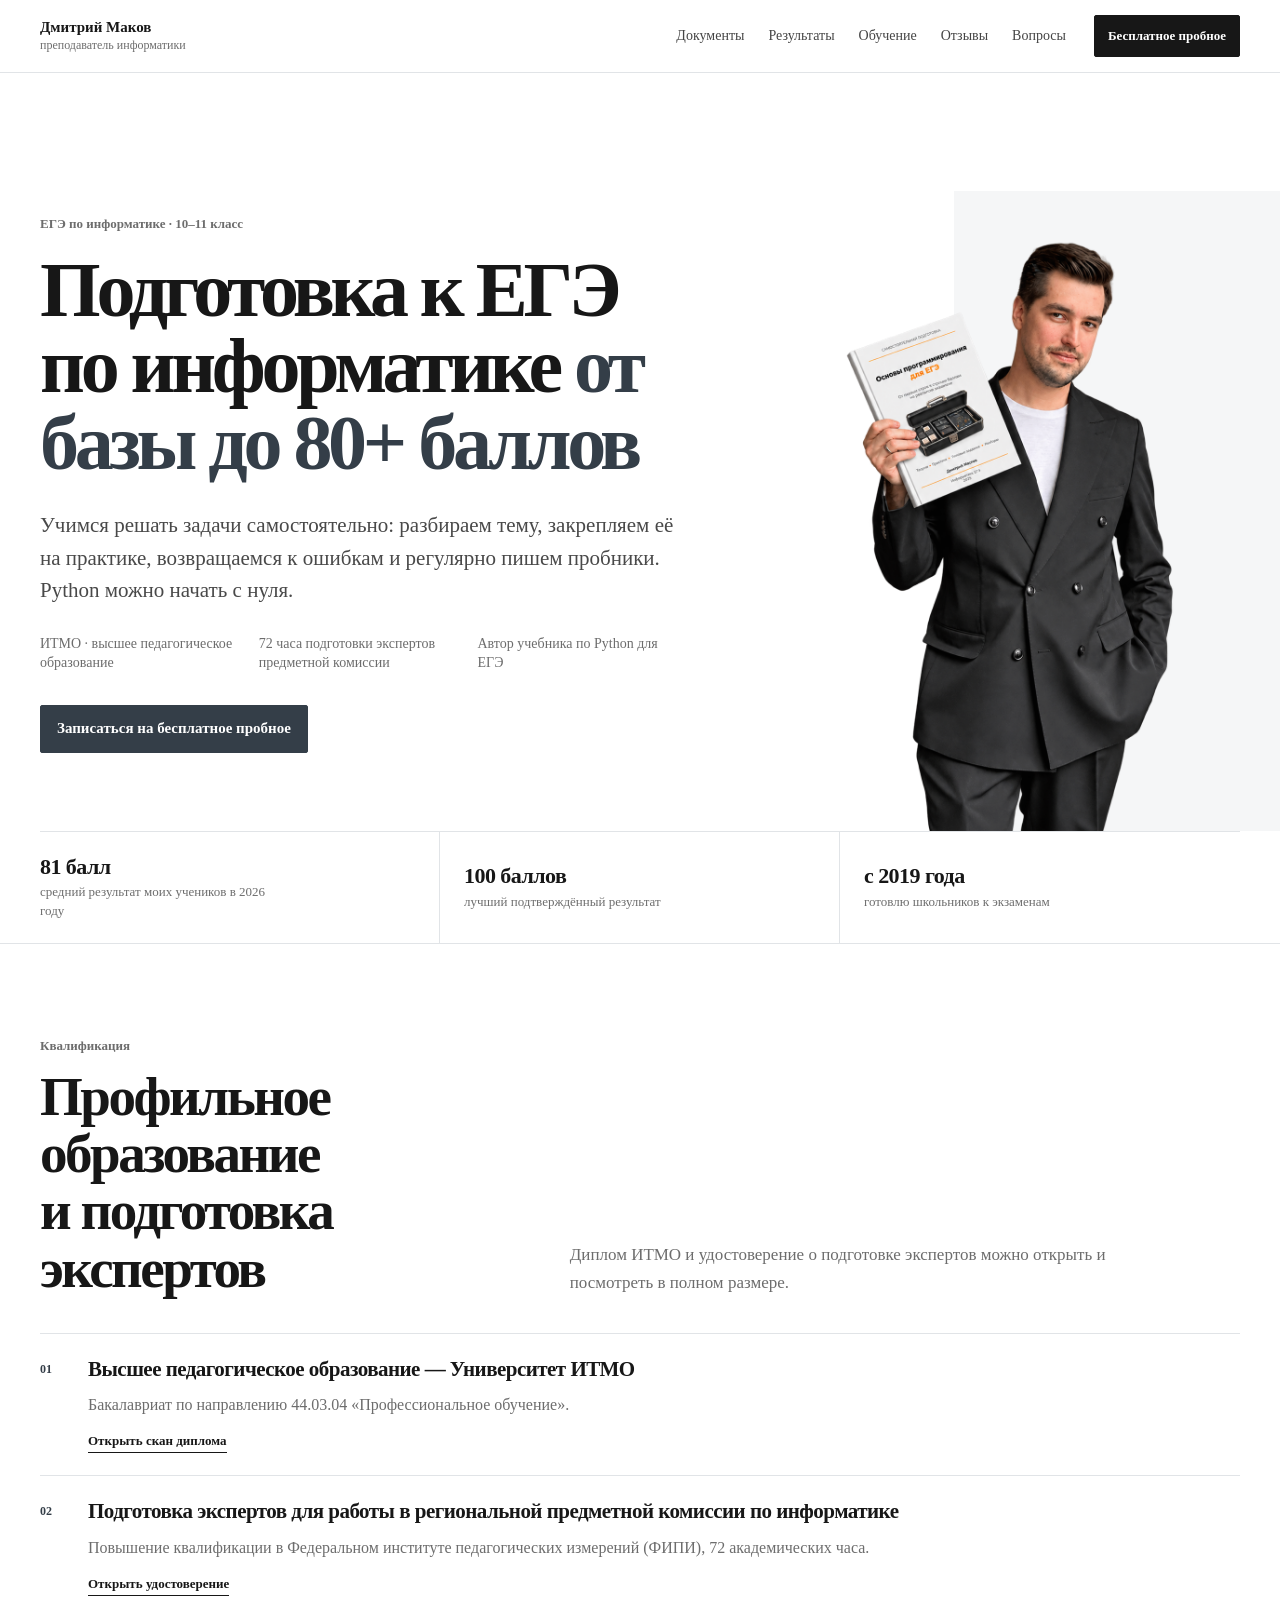
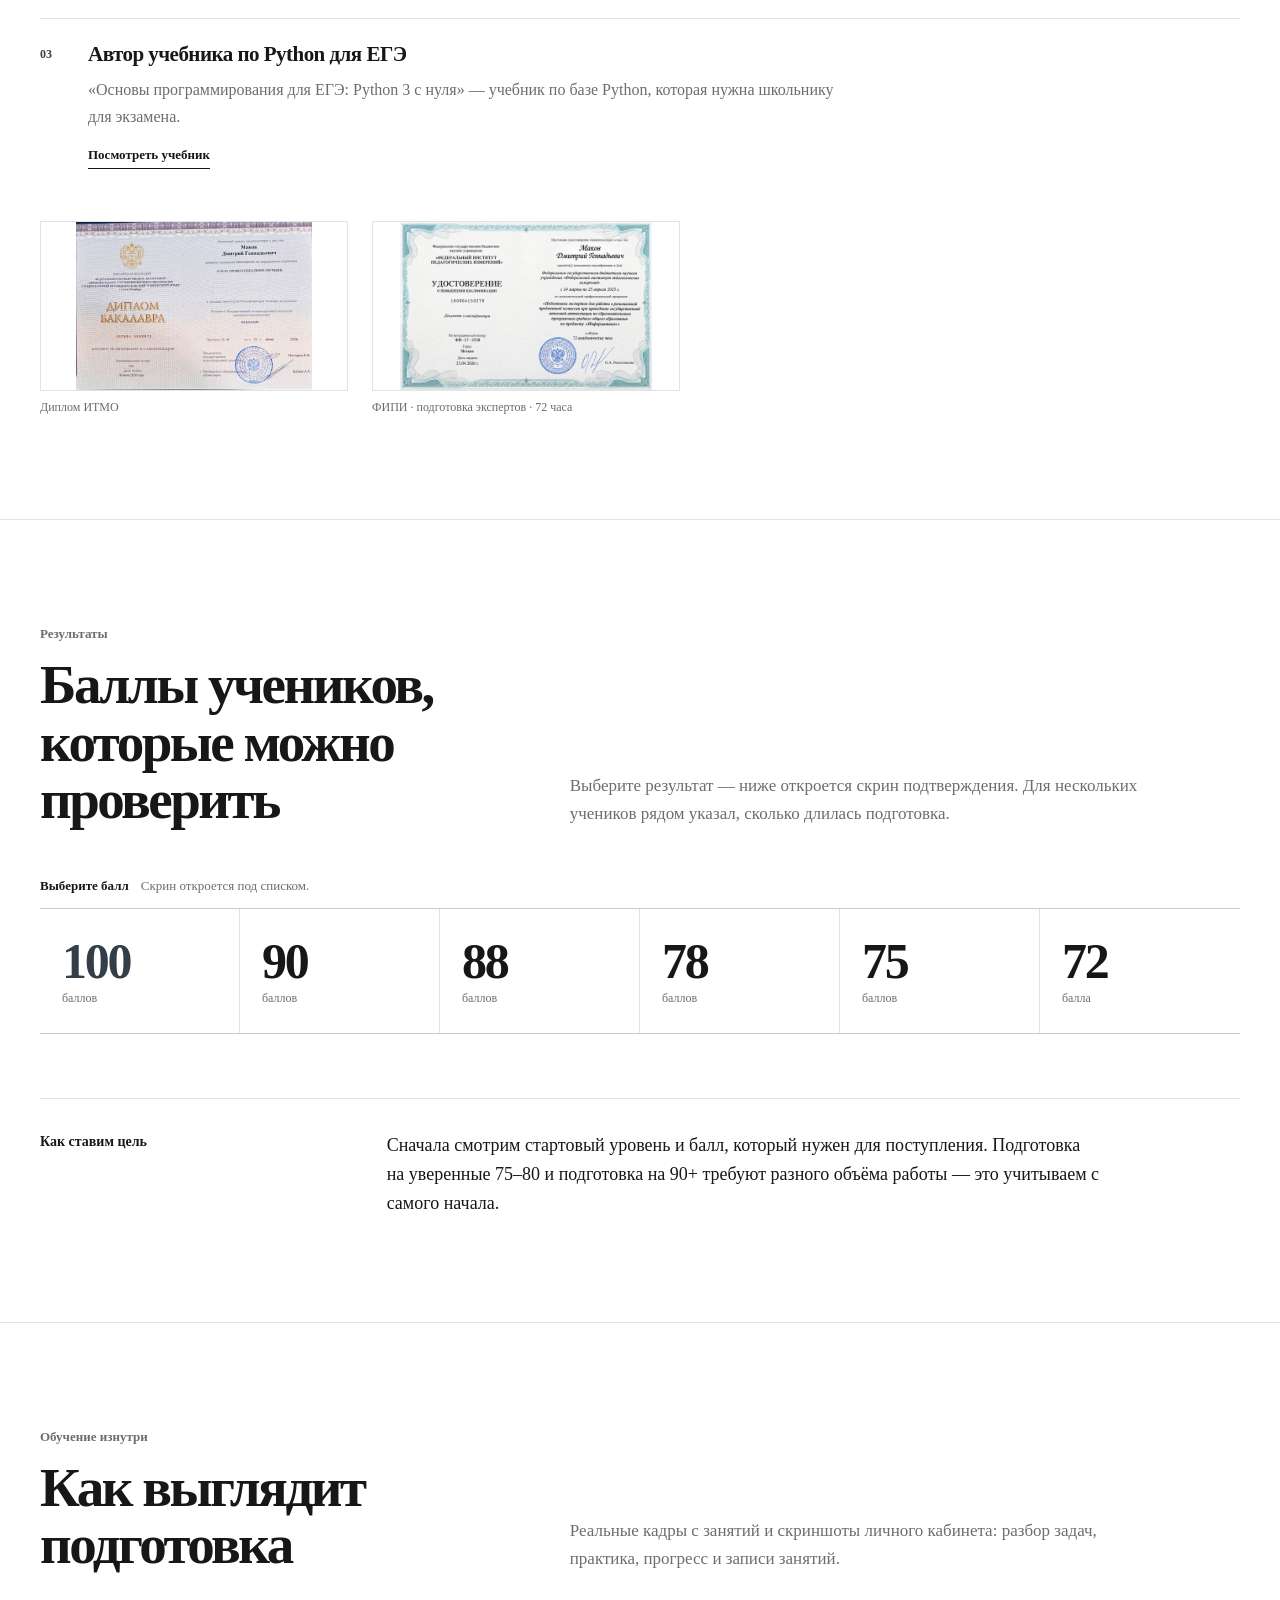
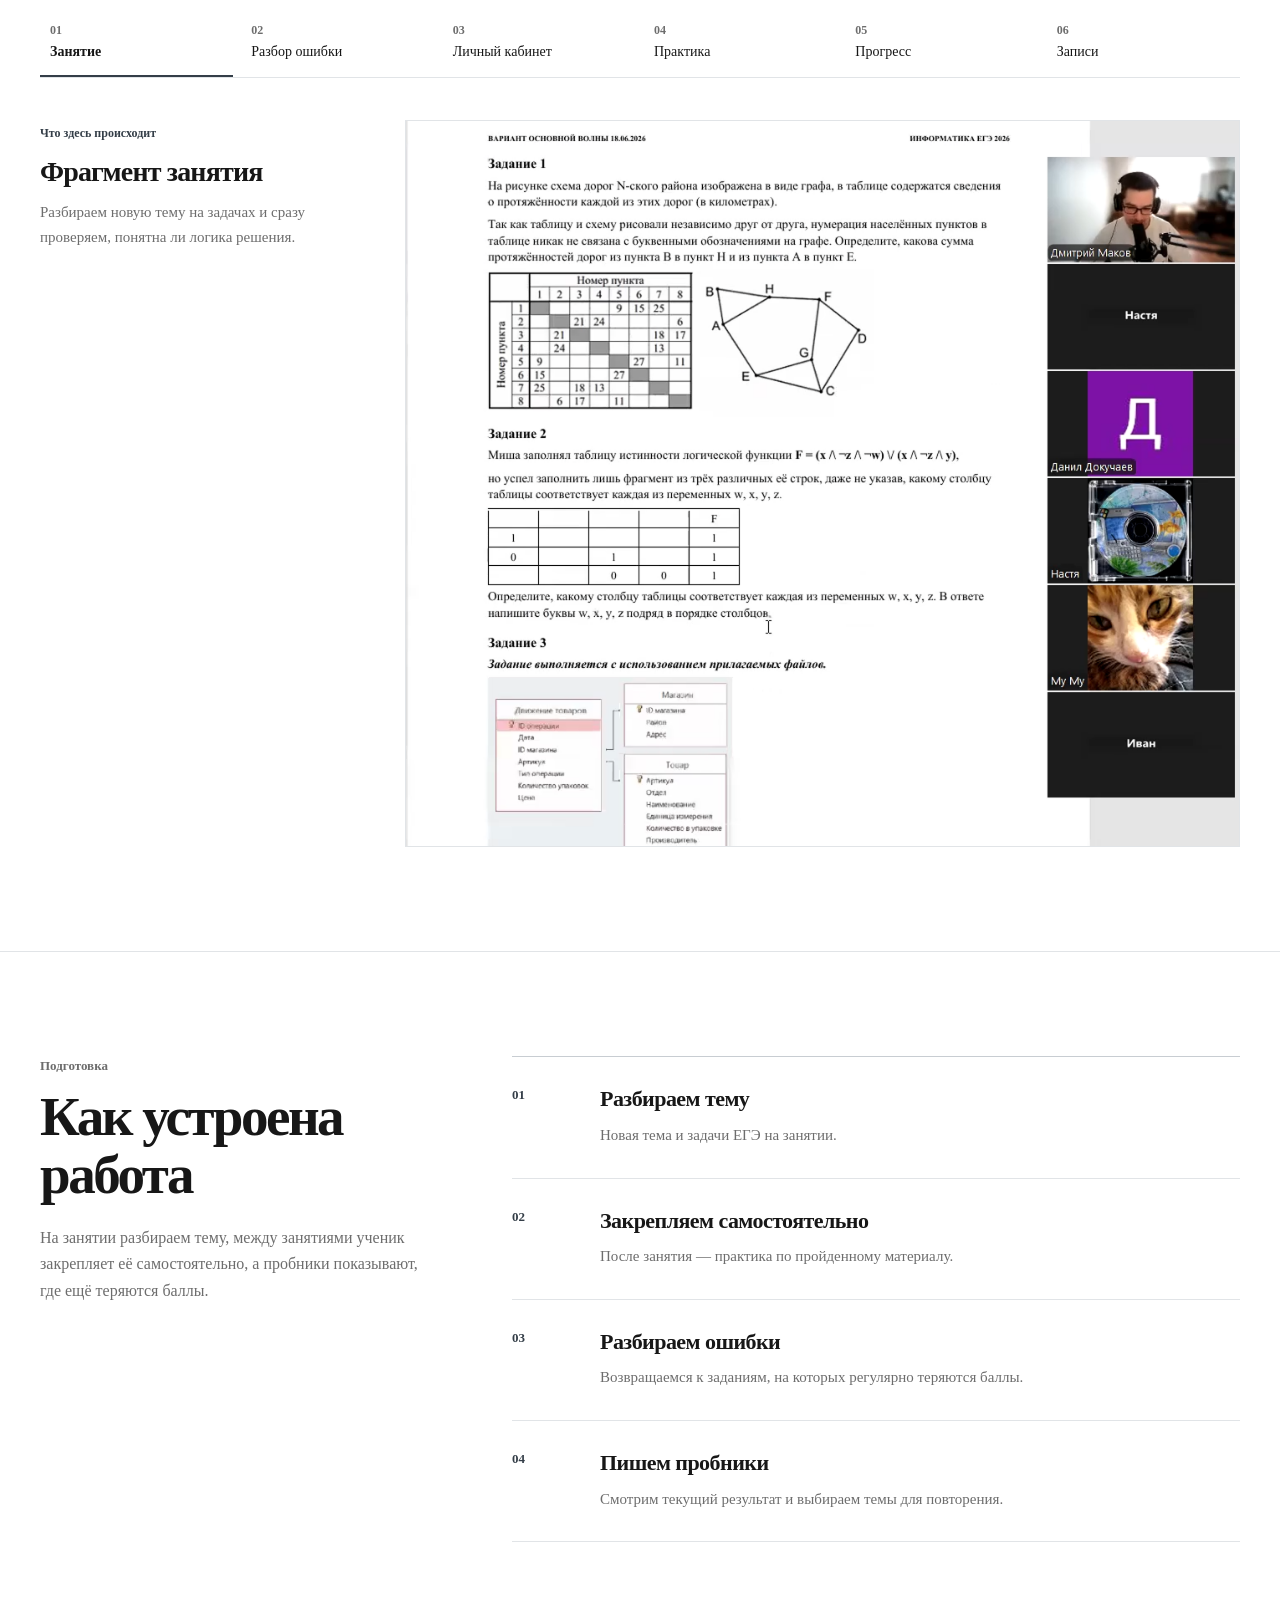
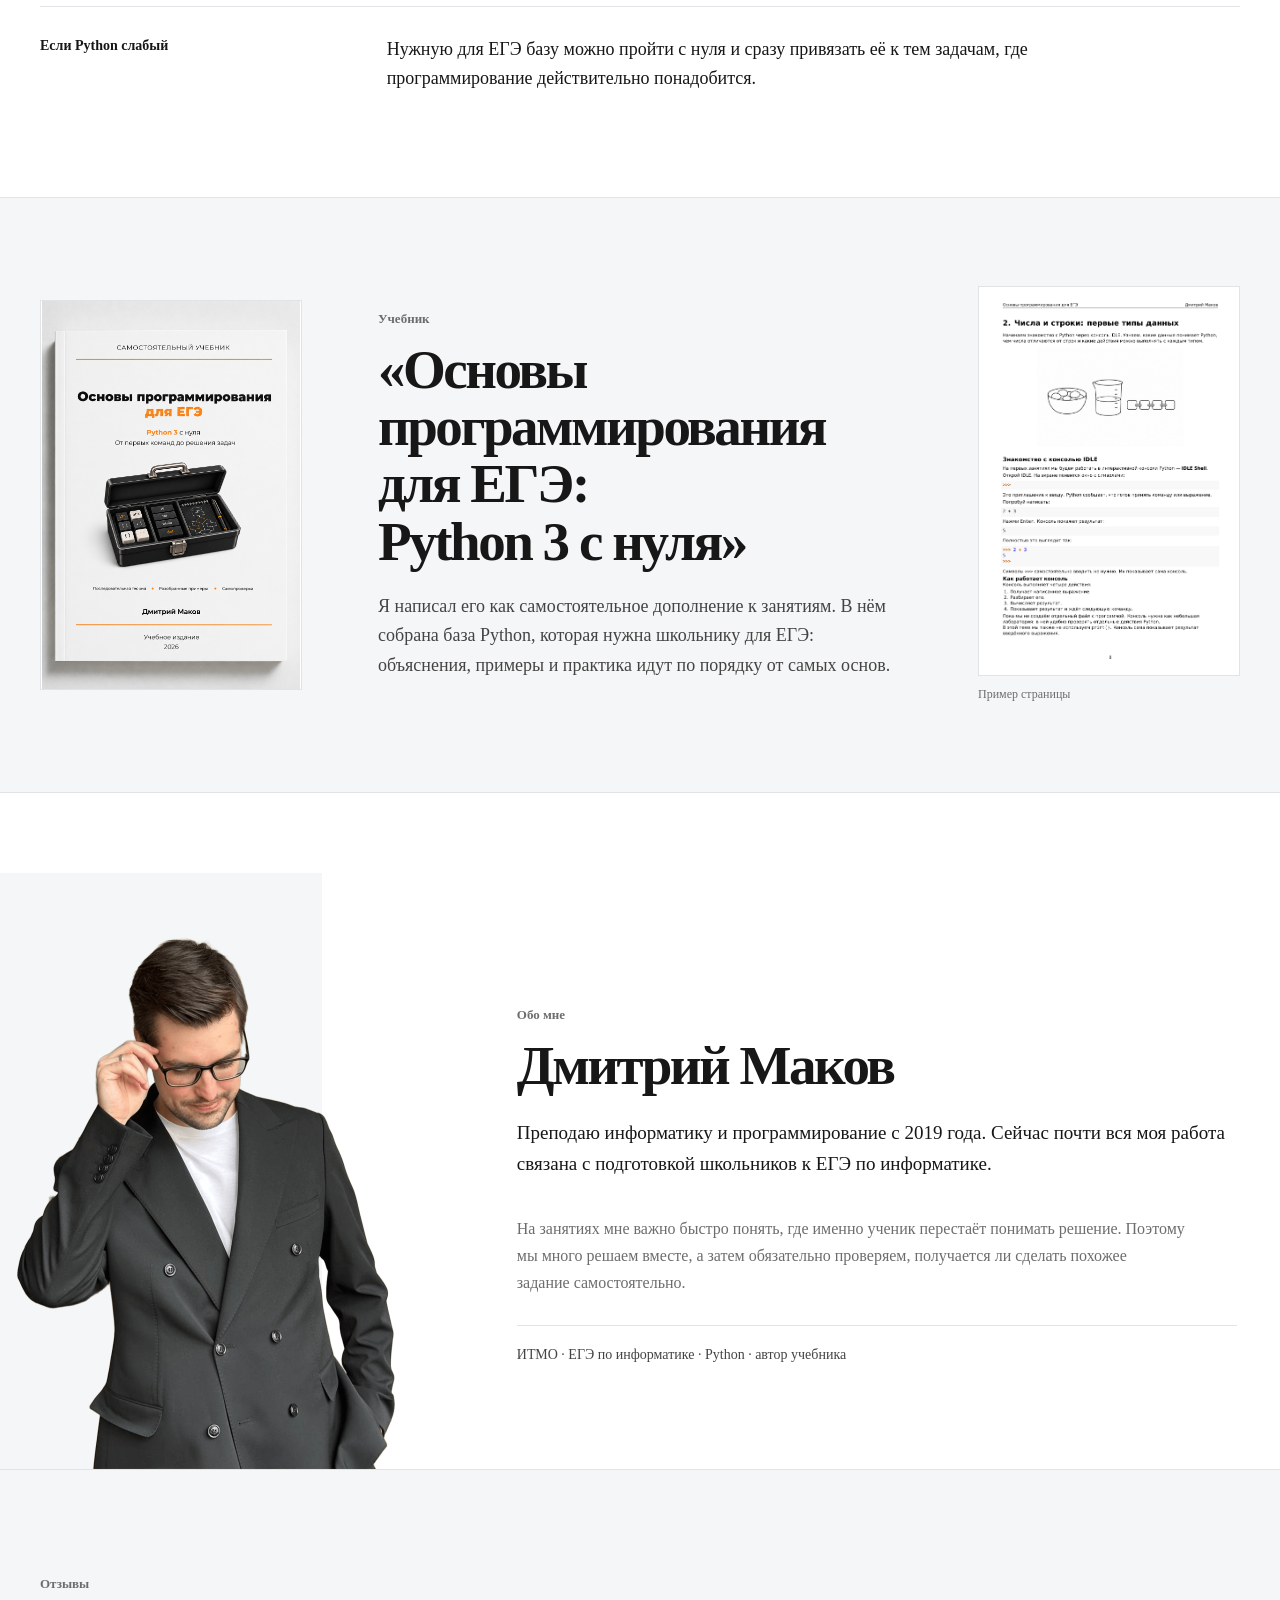
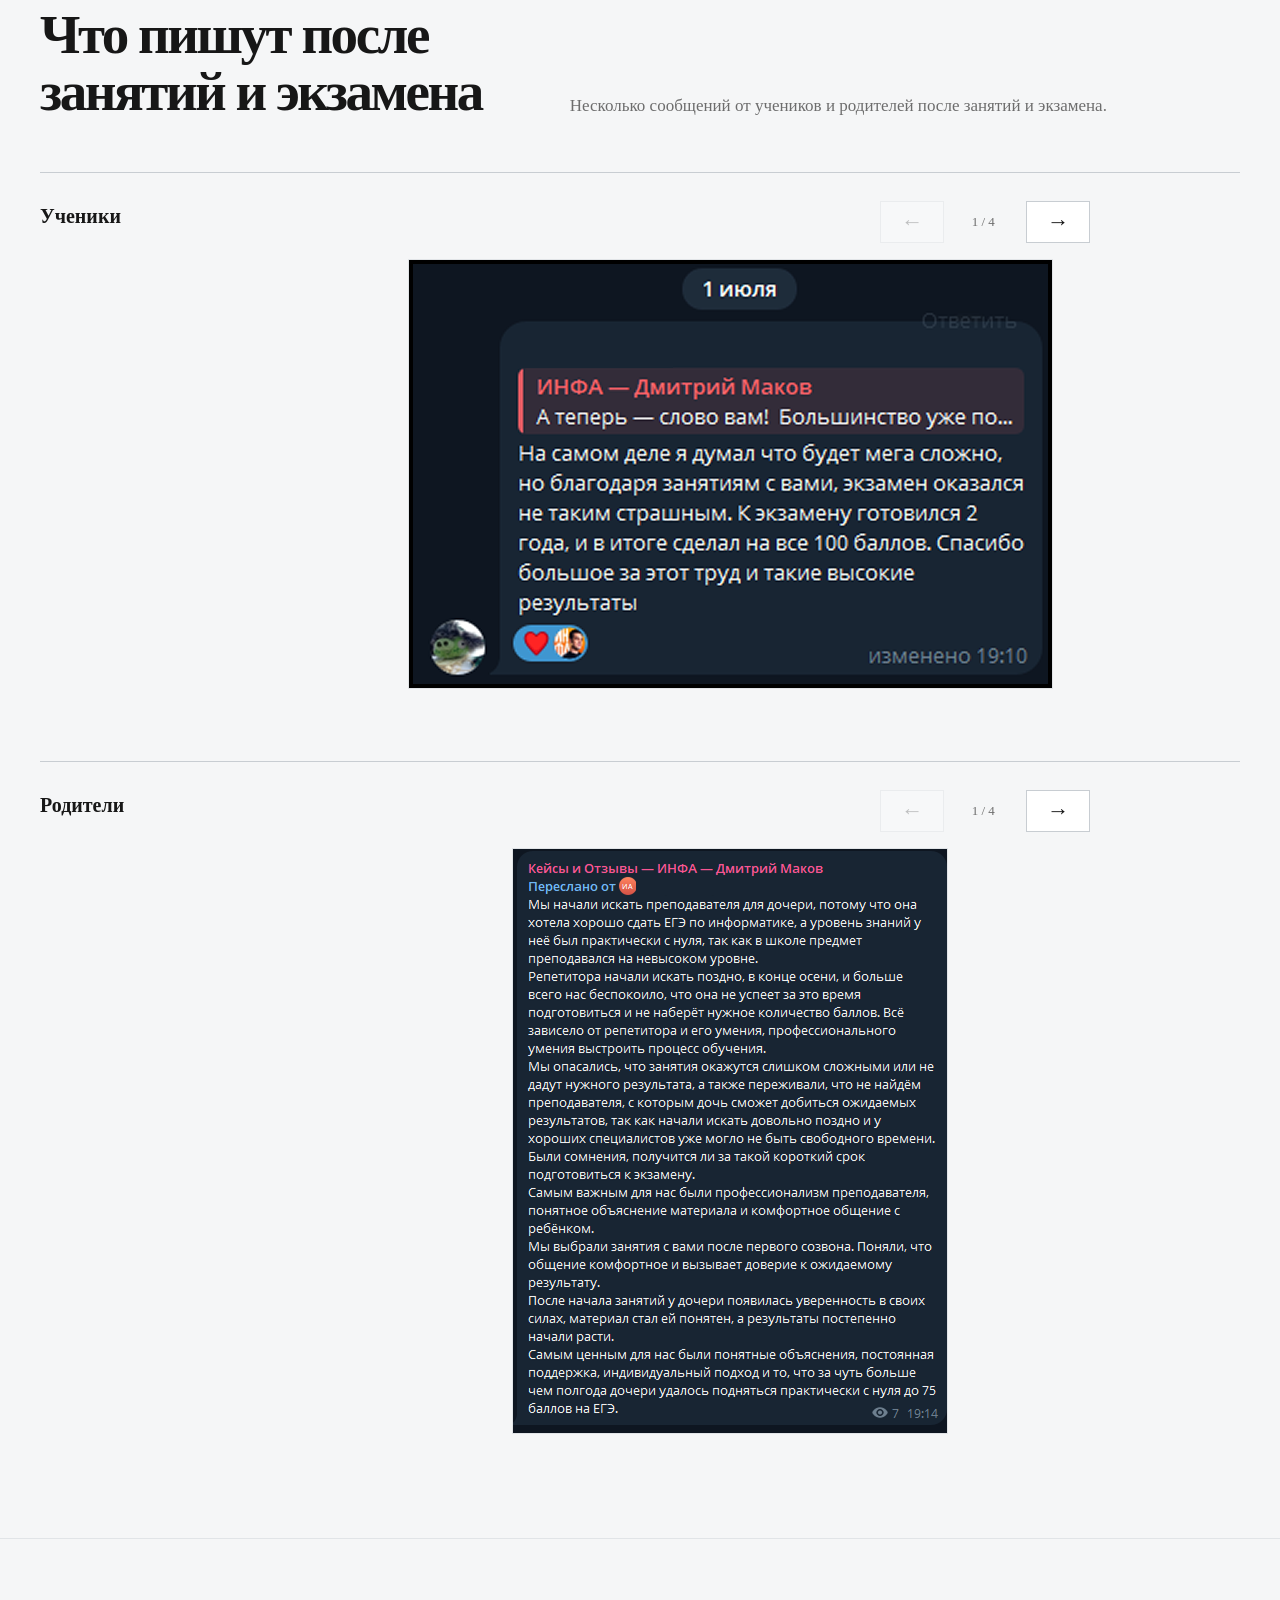
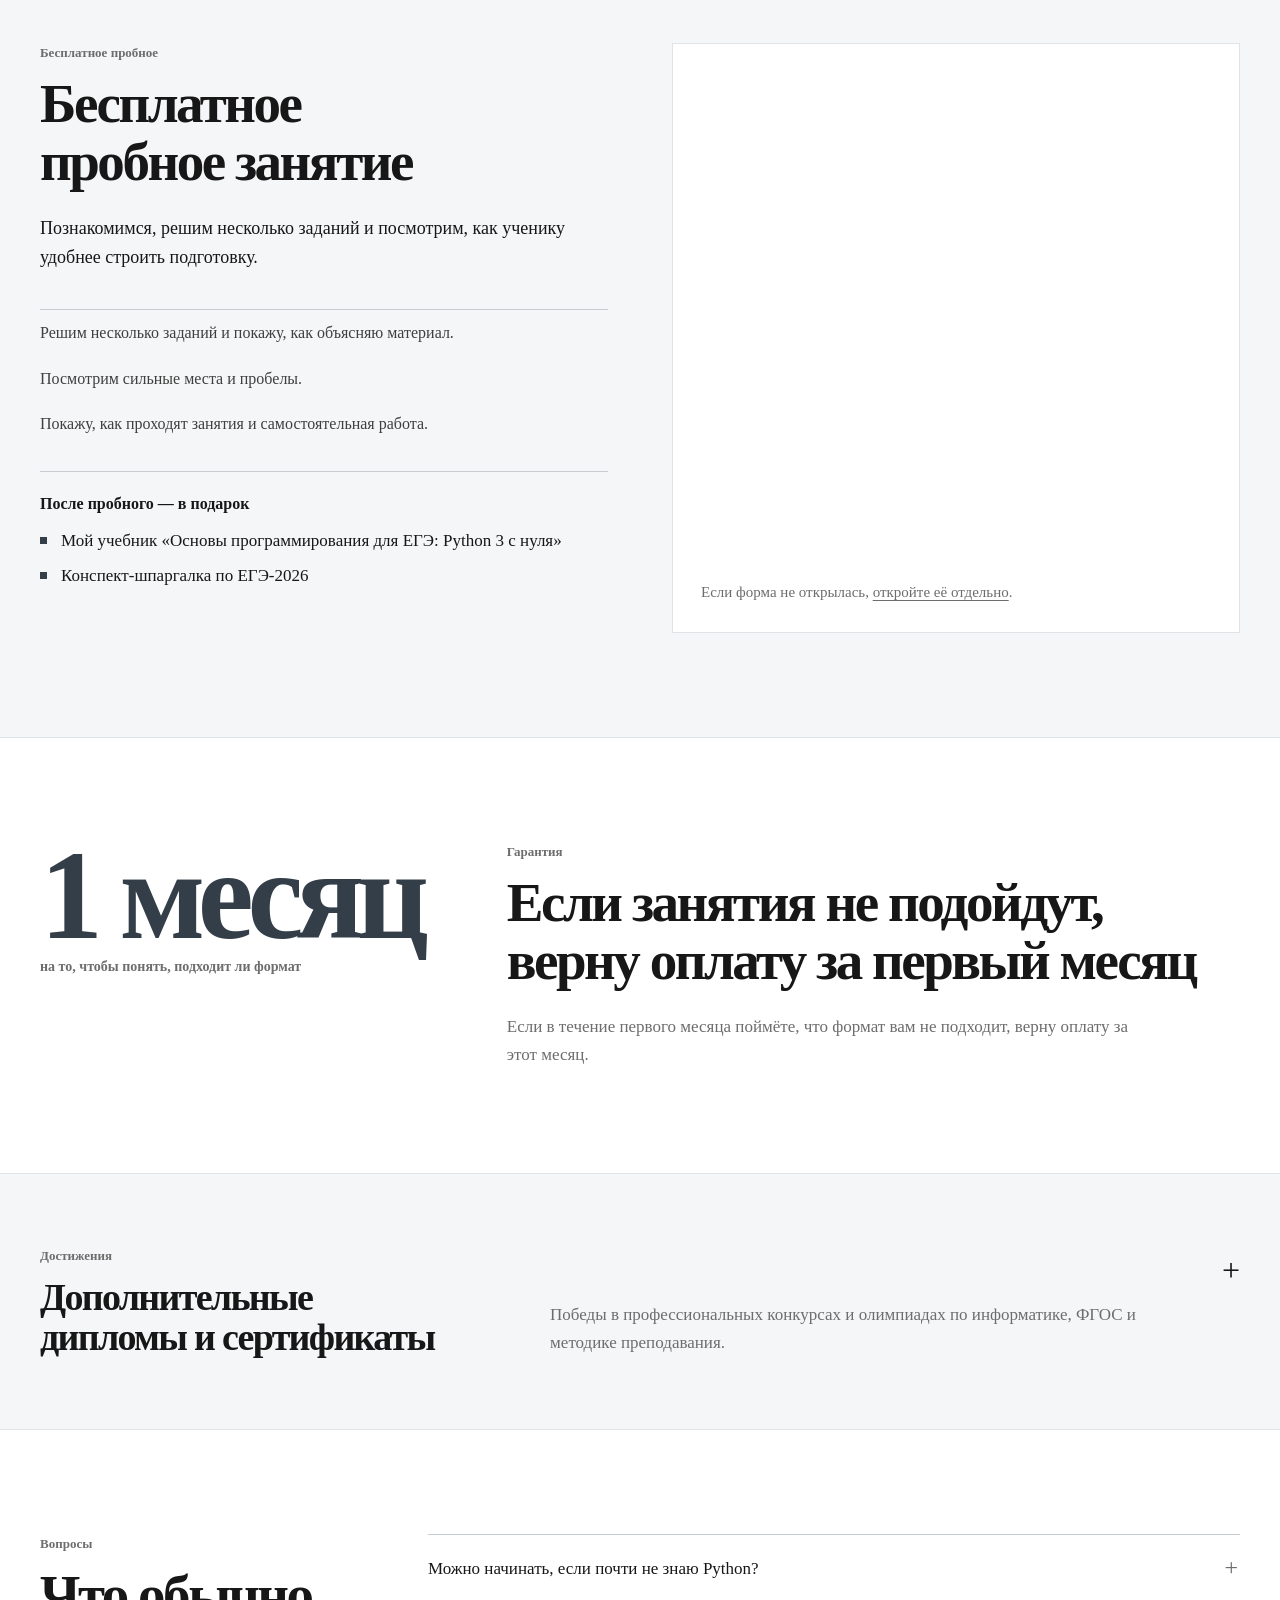
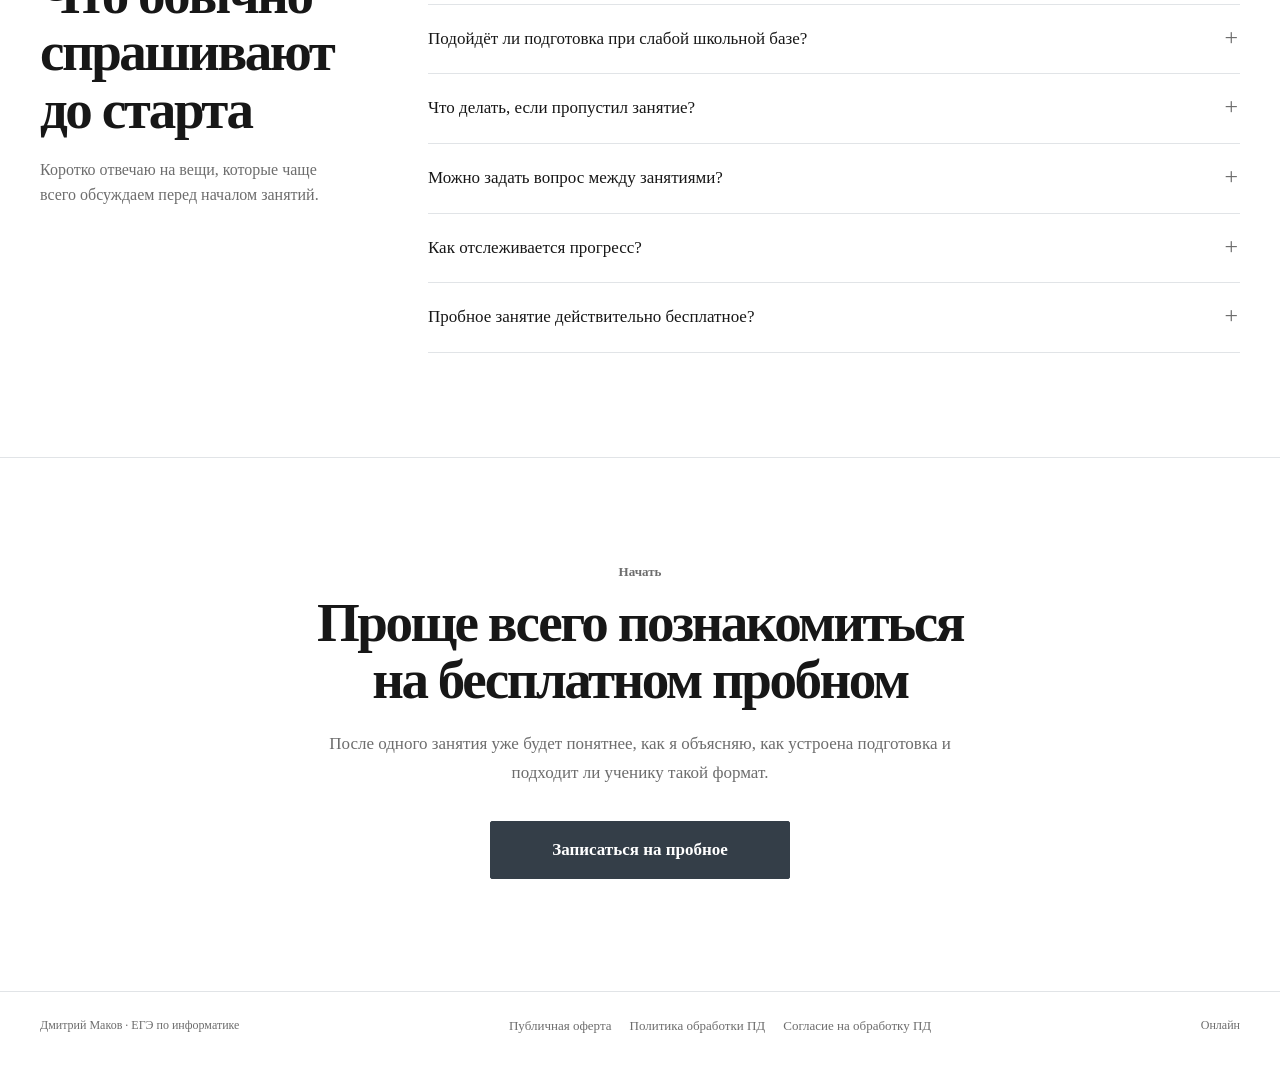
==== commit bc161efe: "Simplify sections, apply neutral palette and add signup modal" ====
--- a/index.html
+++ b/index.html
@@ -8,7 +8,7 @@
   <!-- SITE-SEO:START -->
   <link rel="canonical" href="https://makof.ru/">
   <meta name="robots" content="index,follow,max-image-preview:large,max-snippet:-1,max-video-preview:-1">
-  <meta name="theme-color" content="#e86819">
+  <meta name="theme-color" content="#343e48">
   <meta name="yandex-verification" content="a87080eaedd76cc9">
   <link rel="icon" href="favicon.png" type="image/png">
   <link rel="apple-touch-icon" href="favicon.png">
@@ -74,7 +74,7 @@
 <link rel="preconnect" href="https://fonts.googleapis.com">
   <link rel="preconnect" href="https://fonts.gstatic.com" crossorigin>
   <link href="https://fonts.googleapis.com/css2?family=Golos+Text:wght@400;500;600;700&display=swap" rel="stylesheet">
-  <link rel="stylesheet" href="styles.css?v=learning2">
+  <link rel="stylesheet" href="styles.css?v=neutral1">
   <style>
     .hero-expertise{max-width:760px;margin-top:28px;border-top:1px solid var(--line-strong);border-bottom:1px solid var(--line);display:grid;grid-template-columns:repeat(3,minmax(0,1fr));color:#3d3d3d}
     .hero-expertise a{position:relative;display:flex;align-items:flex-start;min-height:78px;padding:17px 18px;font-size:15px;font-weight:500;line-height:1.35;text-decoration:none;transition:background 160ms ease,color 160ms ease}
@@ -164,6 +164,7 @@
       .learning-tab span{padding:0;font-size:10px}
     }
   </style>
+  <link rel="stylesheet" href="neutral.css?v=1">
   <!-- YANDEX-METRIKA:START -->
   <script>
     (function(m,e,t,r,i,k,a){
@@ -391,7 +392,7 @@
           <ul class="trial-list"><li>Решим несколько заданий и покажу, как объясняю материал.</li><li>Посмотрим сильные места и пробелы.</li><li>Покажу, как проходят занятия и самостоятельная работа.</li></ul>
           <div class="trial-gift"><strong>После пробного — в подарок</strong><ul class="trial-gift-list"><li>Мой учебник «Основы программирования для ЕГЭ: Python 3 с нуля»</li><li>Конспект-шпаргалка по ЕГЭ-2026</li></ul></div>
         </div>
-        <div class="signup-form" id="signup-form"><iframe class="alfacrm-frame" title="Запись на бесплатное пробное занятие" src="https://dmprokids.s20.online/common/1/form/draw?id=1&amp;baseColor=E86819&amp;borderRadius=2&amp;css=https%3A%2F%2Fmakof.ru%2Falfa-form.css%3Fv%3D3" width="100%" height="500" frameborder="0" scrolling="no" loading="lazy" referrerpolicy="strict-origin-when-cross-origin" allowtransparency="true"></iframe><p class="alfacrm-fallback">Если форма не открылась, <a href="https://dmprokids.s20.online/common/1/form/draw?id=1&amp;baseColor=E86819&amp;borderRadius=2&amp;css=https%3A%2F%2Fmakof.ru%2Falfa-form.css%3Fv%3D3" target="_blank" rel="noopener">откройте её отдельно</a>.</p></div>
+        <div class="signup-form" id="signup-form"><iframe class="alfacrm-frame" title="Запись на бесплатное пробное занятие" src="https://dmprokids.s20.online/common/1/form/draw?id=1&amp;baseColor=343E48&amp;borderRadius=2&amp;css=https%3A%2F%2Fmakof.ru%2Falfa-form.css%3Fv%3Dneutral1" width="100%" height="500" frameborder="0" scrolling="auto" loading="lazy" referrerpolicy="strict-origin-when-cross-origin" allowtransparency="true"></iframe><p class="alfacrm-fallback">Если форма не открылась, <a href="https://dmprokids.s20.online/common/1/form/draw?id=1&amp;baseColor=343E48&amp;borderRadius=2&amp;css=https%3A%2F%2Fmakof.ru%2Falfa-form.css%3Fv%3Dneutral1" target="_blank" rel="noopener">откройте её отдельно</a>.</p></div>
       </div>
     </section>
 
@@ -401,7 +402,8 @@
 
     <section class="section achievements-section" id="achievements">
       <div class="container">
-        <div class="section-heading achievements-heading"><div><span class="section-kicker">Достижения</span><h2>Дополнительные дипломы и сертификаты</h2></div><p>Победы в профессиональных конкурсах и олимпиадах по информатике, ФГОС и методике преподавания.</p></div>
+        <details class="achievements-disclosure">
+        <summary class="section-heading achievements-heading"><div><span class="section-kicker">Достижения</span><h2>Дополнительные дипломы и сертификаты</h2></div><p>Победы в профессиональных конкурсах и олимпиадах по информатике, ФГОС и методике преподавания.</p></summary>
         <div class="achievement-carousel" data-achievement-carousel>
           <div class="achievement-track" data-achievement-track data-swipe-track>
             <button class="achievement-item" type="button" data-lightbox-src="assets/achievements/Диплом_RS_338_213172.jpg" data-lightbox-alt="Диплом за I место в конкурсе Искусственный интеллект в образовании"><img src="assets/achievements/Диплом_RS_338_213172.jpg" alt="Диплом за I место в конкурсе Искусственный интеллект в образовании" loading="lazy"><span>«Искусственный интеллект в образовании» · I место</span></button>
@@ -423,6 +425,7 @@
           </div>
           <div class="achievement-controls"><span class="achievement-counter" data-achievement-counter>4 / 16</span></div>
         </div>
+        </details>
       </div>
     </section>
 
@@ -449,6 +452,14 @@
 
   <div class="lightbox" id="lightbox" hidden role="dialog" aria-modal="true" aria-label="Просмотр изображения"><button class="lightbox-close" type="button" aria-label="Закрыть">×</button><img id="lightbox-image" src="" alt=""></div>
 
+  <dialog class="signup-dialog" id="signup-dialog" aria-labelledby="signup-dialog-title">
+    <div class="signup-dialog-heading">
+      <h2 id="signup-dialog-title">Бесплатное пробное занятие</h2>
+      <button type="button" class="signup-dialog-close" aria-label="Закрыть форму записи" autofocus>×</button>
+    </div>
+    <div id="signup-dialog-content"></div>
+  </dialog>
+  <script src="signup-dialog.js?v=1"></script>
   <script>
     const header = document.querySelector('.site-header');
 
@@ -470,7 +481,7 @@
 
     document.querySelectorAll('a[href^="#"]').forEach((link) => {
       const selector = link.getAttribute('href');
-      if (!selector || selector === '#') return;
+      if (!selector || selector === '#' || (selector === '#signup-form' && typeof document.getElementById('signup-dialog').showModal === 'function')) return;
 
       link.addEventListener('click', (event) => {
         const behavior = link.classList.contains('skip-link') ? 'auto' : 'smooth';
@@ -687,6 +698,7 @@
       }, { passive: true });
       window.addEventListener('resize', syncMode, { passive: true });
       if (desktopCarouselQuery.addEventListener) desktopCarouselQuery.addEventListener('change', syncMode);
+      carousel.closest('details')?.addEventListener('toggle', syncMode);
       syncMode();
     });
 
@@ -715,4 +727,4 @@
     document.addEventListener('keydown', (event) => { if (event.key === 'Escape' && !lightbox.hidden) closeLightbox(); });
   </script>
 </body>
-</html>+</html>
--- a/neutral.css
+++ b/neutral.css
@@ -0,0 +1,72 @@
+/* Quiet neutral presentation. Copy, photographs and Golos typography stay intact. */
+:root {
+  --accent: #343e48;
+  --accent-hover: #222b33;
+  --surface: #f5f6f7;
+  --line: #e1e4e7;
+  --line-strong: #c8cdd2;
+}
+.hero .hero-portrait-image::before,
+#about .about-photo-wrap::before { background: var(--surface); border: 0; }
+.hero-expertise { border: 0; gap: 16px; }
+.hero-expertise a { padding: 0; min-height: 0; color: var(--muted); font-size: 14px; }
+.hero-expertise a+a { border: 0; }
+.hero-expertise a::before { display: none; }
+.hero-expertise a:hover { background: transparent; text-decoration: underline; }
+.section-kicker, .eyebrow { color: var(--muted); }
+.credentials-heading { margin-bottom: 36px; }
+.credentials-layout { gap: 30px; }
+.credential-list { display: block; border: 0; }
+.credential-copy { grid-template-columns: 30px minmax(0,1fr); gap: 18px; padding: 22px 0; border-top: 1px solid var(--line); }
+.credential-copy h3 { max-width: 820px; font-size: 21px; }
+.credential-copy p { max-width: 820px; font-size: 16px; }
+.credential-documents { max-width: 640px; gap: 24px; }
+.document-preview img, .document-preview-large img { height: 170px; object-fit: contain; }
+#learning .learning-tabs { border: 0; border-bottom: 1px solid var(--line); gap: 8px; }
+#learning .learning-tab { min-height: 64px; padding: 14px 10px; border: 0; border-bottom: 2px solid transparent; gap: 4px; }
+#learning .learning-tab span { font-size: 12px; }
+#learning .learning-tab.is-active, #learning .learning-tab.is-active:hover {
+  background: transparent; color: var(--text); border-bottom-color: var(--accent);
+}
+#learning .learning-tab.is-active span { color: var(--muted); }
+#learning .learning-tab:hover { background: var(--surface); }
+#trial { background: var(--surface); }
+#trial .trial-layout { grid-template-columns: minmax(0,1fr) minmax(0,1fr); gap: 64px; }
+#trial .signup-form { background: #fff; padding: 28px; border: 1px solid var(--line); }
+#trial .trial-gift { border-top: 1px solid var(--line-strong); padding-top: 22px; margin-top: 24px; }
+#trial .trial-gift > strong { color: var(--text); text-transform: none; letter-spacing: 0; font-size: 16px; }
+#trial .trial-gift-list li { font-size: 17px; font-weight: 400; letter-spacing: 0; }
+#trial .trial-list li { padding: 10px 0; border: 0; font-size: 16px; }
+.achievements-disclosure > summary { cursor: pointer; position: relative; padding-right: 48px; margin: 0; list-style: none; }
+.achievements-disclosure > summary::-webkit-details-marker { display: none; }
+.achievements-disclosure > summary::after { content: '+'; position: absolute; right: 0; top: 0; font-size: 32px; font-weight: 400; }
+.achievements-disclosure[open] > summary::after { content: '−'; }
+.achievements-disclosure[open] .achievement-carousel { margin-top: 32px; }
+.achievements-heading h2 { font-size: clamp(28px,3vw,38px); }
+.signup-dialog { width: min(560px,calc(100% - 32px)); max-height: calc(100dvh - 32px); margin: auto; padding: 28px; border: 1px solid var(--line); border-radius: 4px; background: #fff; color: var(--text); overflow: auto; }
+.signup-dialog::backdrop { background: rgb(23 29 35 / 55%); }
+.signup-dialog-heading { display: flex; align-items: flex-start; gap: 16px; margin-bottom: 20px; }
+.signup-dialog-heading h2 { margin: 4px 0 0; font-size: 24px; font-weight: 600; line-height: 1.25; }
+.signup-dialog-close { flex: 0 0 44px; height: 44px; margin-left: auto; padding: 0; border: 1px solid var(--line); background: #fff; font-size: 28px; cursor: pointer; }
+.signup-dialog-close:hover { background: var(--surface); }
+.signup-dialog .alfacrm-frame { display: block; width: 100%; height: 500px; margin: 0; border: 0; }
+:focus-visible { outline: 2px solid var(--accent); outline-offset: 4px; }
+@media(max-width:980px) {
+  #trial .trial-layout { grid-template-columns: 1fr; gap: 32px; }
+  #trial .signup-form { width: 100%; max-width: 640px; }
+}
+@media(max-width:720px) {
+  .hero-expertise { gap: 10px; }
+  .hero-expertise a, .hero-expertise a+a { padding: 0; border: 0; }
+  .credential-documents { grid-template-columns: 1fr 1fr; gap: 16px; }
+  .document-preview img, .document-preview-large img { height: 110px; }
+  #learning .learning-tabs { display: grid; grid-template-columns: repeat(3,minmax(0,1fr)); overflow: visible; gap: 0; }
+  #learning .learning-tab { width: 100%; min-height: 72px; font-size: 14px; padding: 10px 8px; }
+  #trial .signup-form { padding: 18px 12px; }
+  .signup-dialog { padding: 18px 14px; }
+  .signup-dialog-heading h2 { font-size: 21px; }
+}
+@media(prefers-reduced-motion:reduce) {
+  html { scroll-behavior: auto; }
+  *, *::before, *::after { scroll-behavior: auto !important; transition: none !important; }
+}
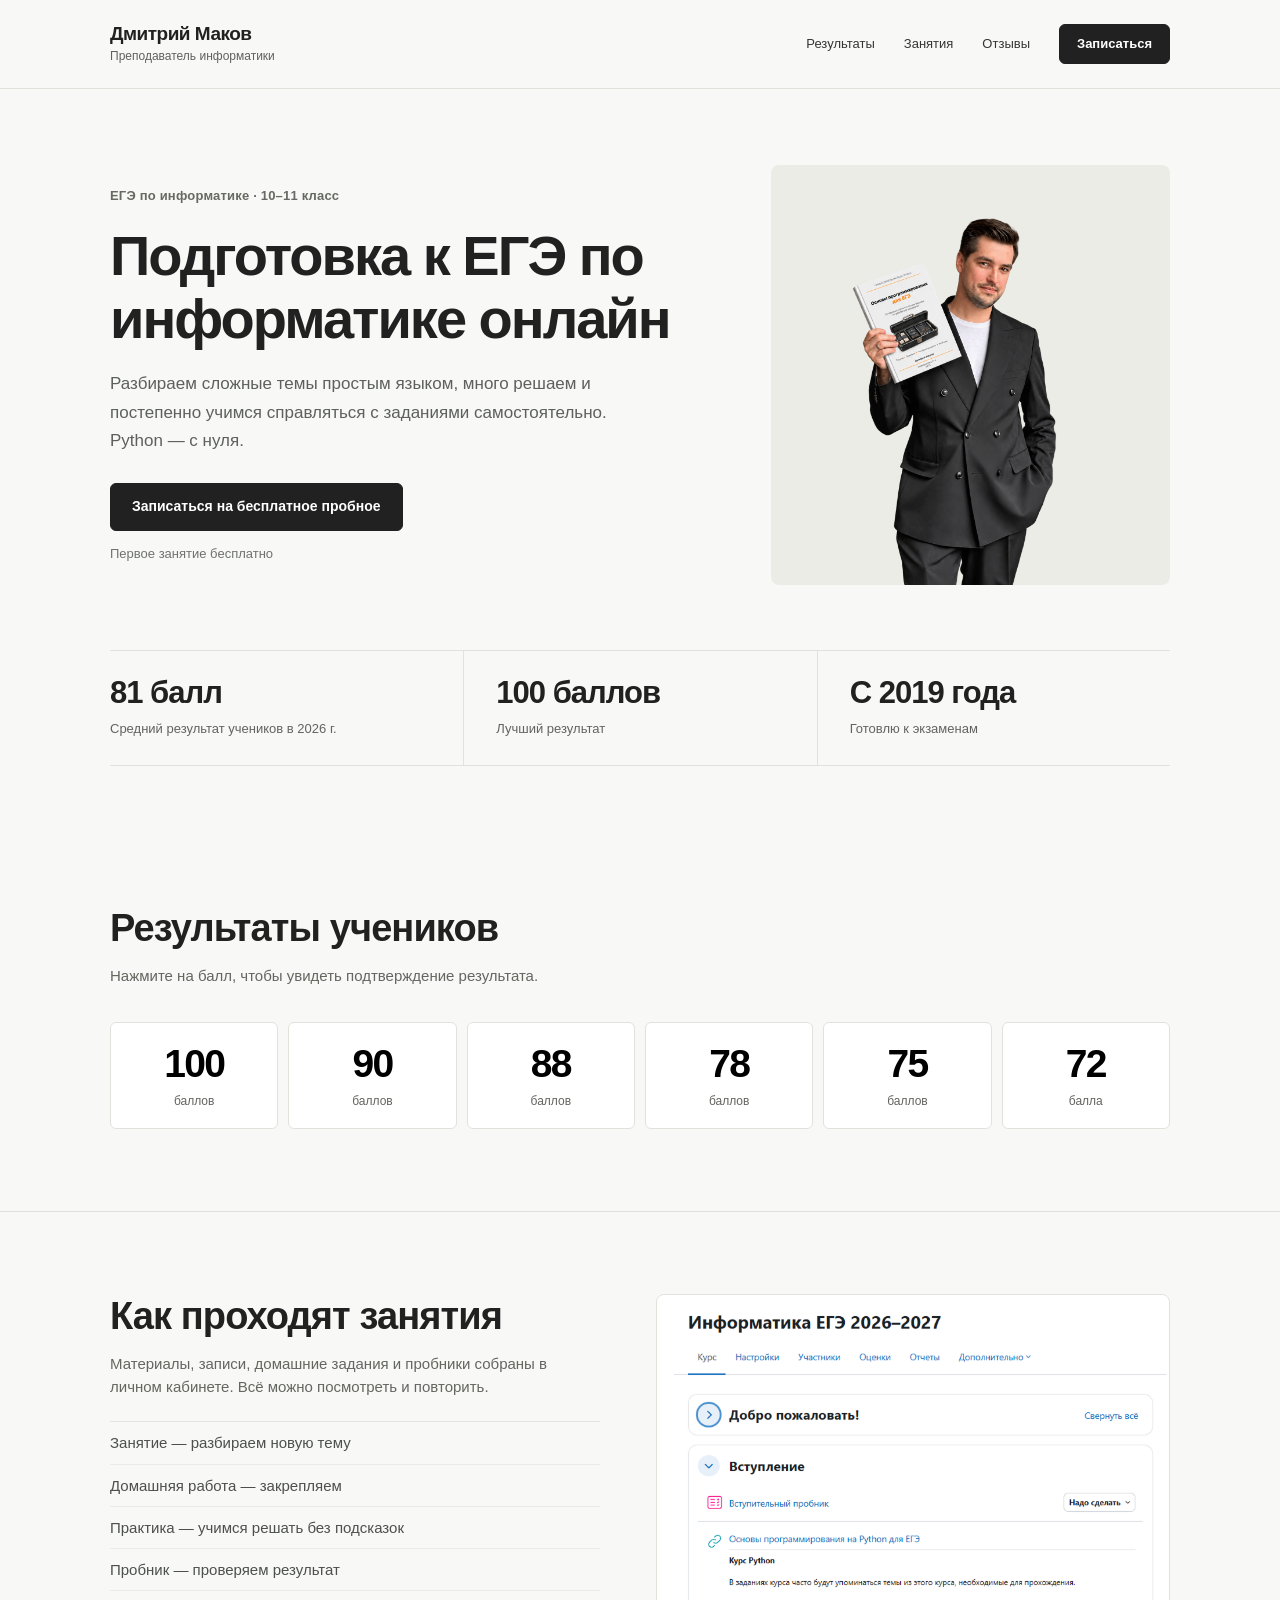
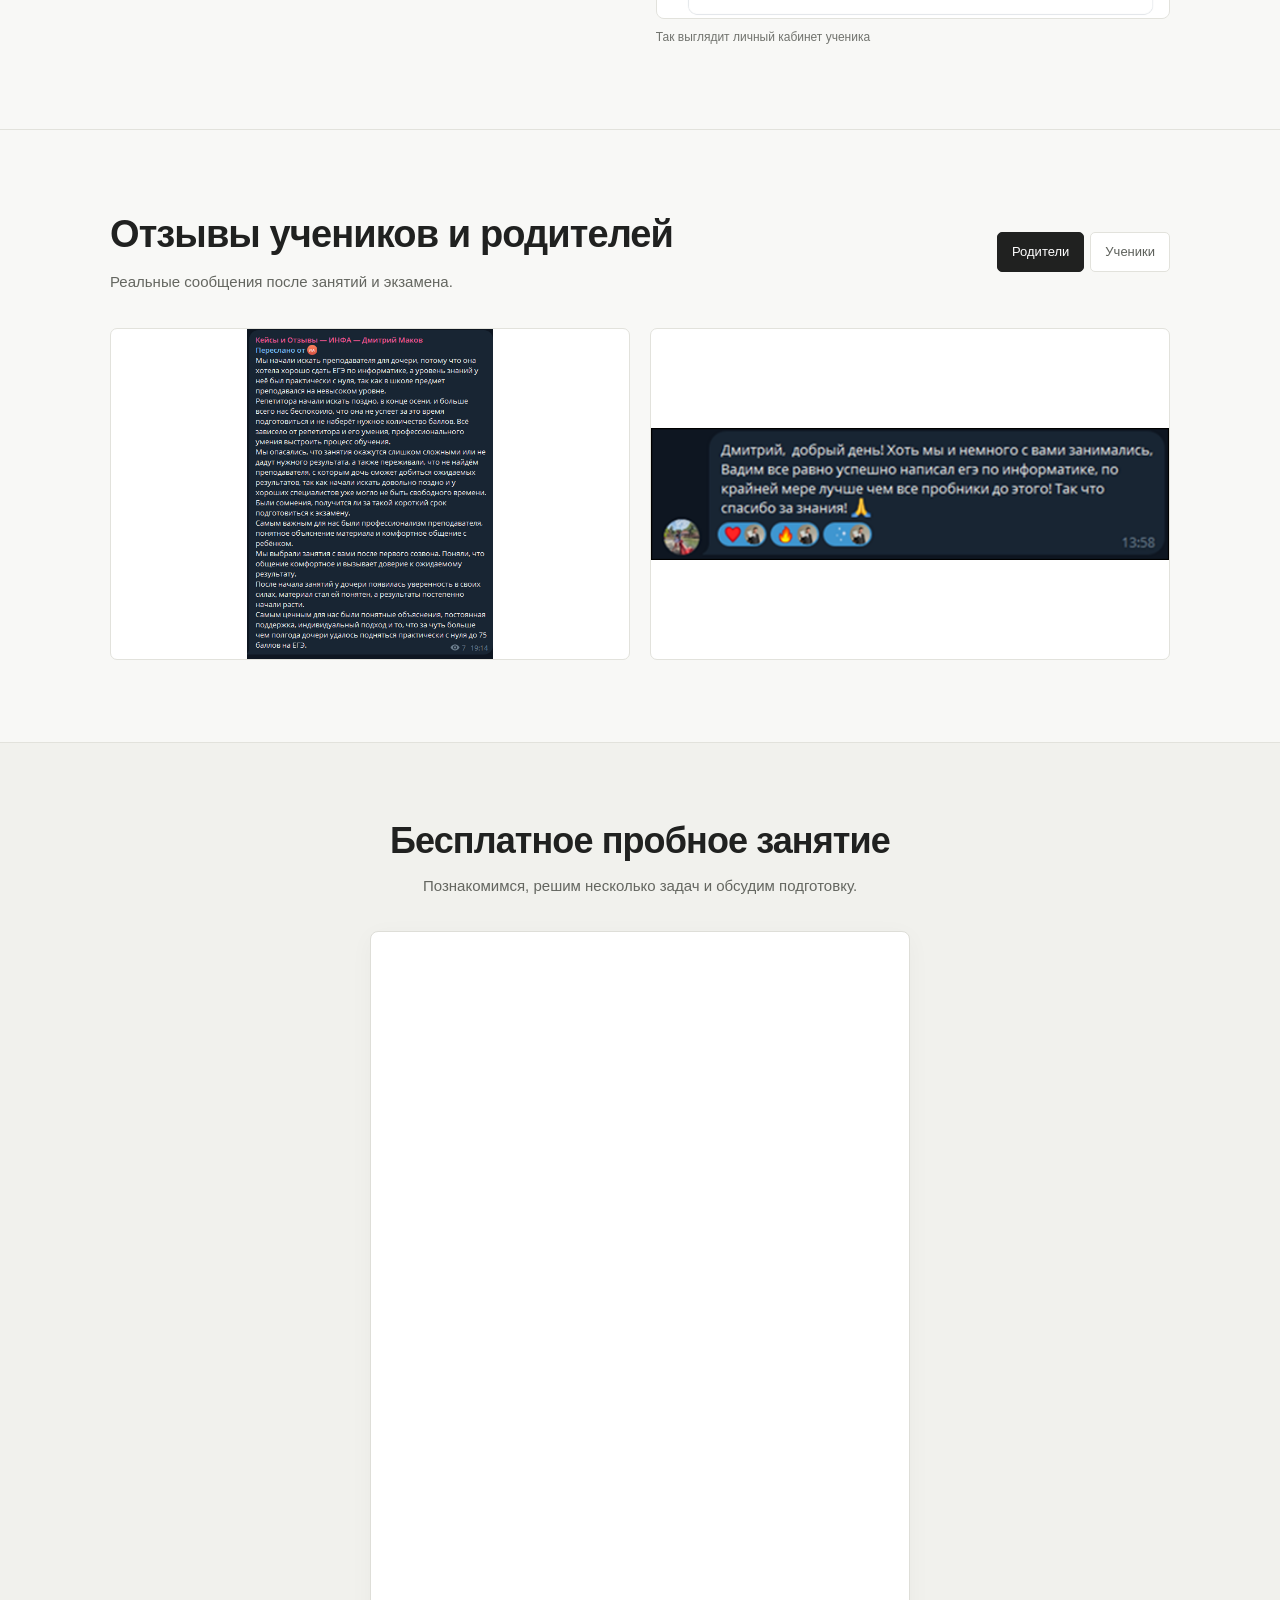
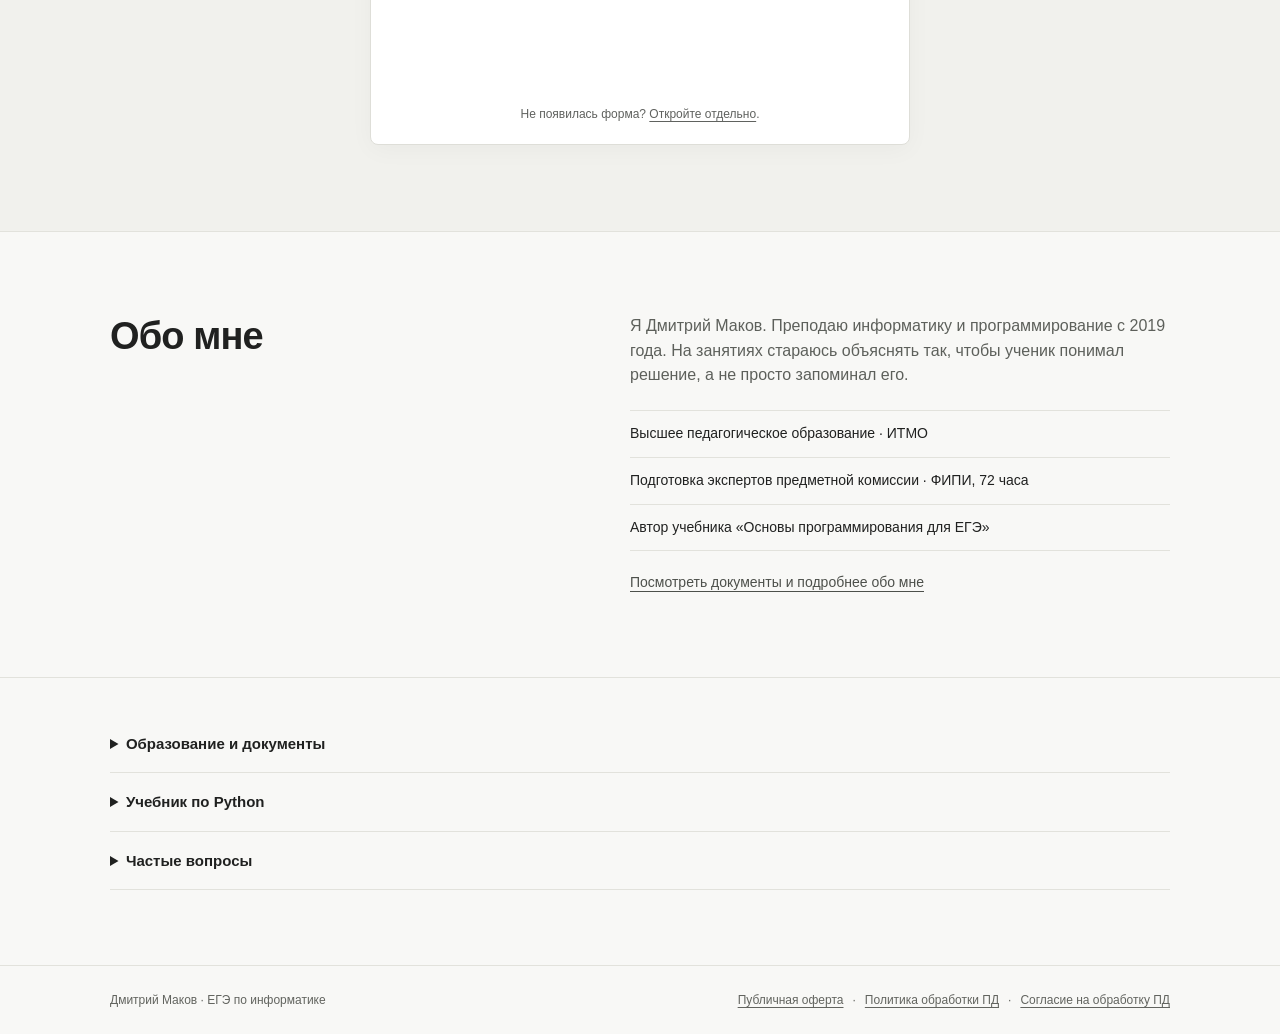
==== commit 49df08bf: "Redesign homepage with simple warm graphite layout and functional lead form" ====
--- a/index.html
+++ b/index.html
@@ -1,172 +1,63 @@
-<!doctype html>
+<!DOCTYPE html>
+
 <html lang="ru">
 <head>
-  <meta charset="utf-8">
-  <meta name="viewport" content="width=device-width, initial-scale=1">
-  <meta name="description" content="Подготовка к ЕГЭ по информатике для 10–11 классов. Python с нуля, подтверждённые результаты учеников, бесплатное пробное занятие.">
-  <title>Дмитрий Маков — подготовка к ЕГЭ по информатике</title>
-  <!-- SITE-SEO:START -->
-  <link rel="canonical" href="https://makof.ru/">
-  <meta name="robots" content="index,follow,max-image-preview:large,max-snippet:-1,max-video-preview:-1">
-  <meta name="theme-color" content="#343e48">
-  <meta name="yandex-verification" content="a87080eaedd76cc9">
-  <link rel="icon" href="favicon.png" type="image/png">
-  <link rel="apple-touch-icon" href="favicon.png">
+<meta charset="utf-8"/><meta content="width=device-width,initial-scale=1" name="viewport"/><meta content="https://makof.ru/assets/og/og-preview-v2.jpg" property="og:image"/><meta content="https://makof.ru/" property="og:url"/><meta content="Онлайн-подготовка к ЕГЭ. Результаты учеников и бесплатное пробное занятие." property="og:description"/><meta content="ЕГЭ по информатике — Дмитрий Маков" property="og:title"/><meta content="website" property="og:type"/>
+<link href="favicon.png" rel="icon" type="image/png"/>
+<meta content="a87080eaedd76cc9" name="yandex-verification"/>
+<meta content="#f8f8f6" name="theme-color"/>
+<meta content="index,follow,max-image-preview:large,max-snippet:-1" name="robots"/>
+<link href="https://makof.ru/" rel="canonical"/>
+<meta content="Подготовка к ЕГЭ по информатике онлайн для 10–11 классов. Реальные результаты учеников, материалы, отзывы и бесплатное пробное занятие." name="description"/>
+<title>Дмитрий Маков — подготовка к ЕГЭ по информатике</title>
+<style>
+:root{--ink:#202120;--sub:#60625f;--line:#e2e2dc;--soft:#f1f1ed;--paper:#f8f8f6;--max:1060px}
+*{box-sizing:border-box}html{scroll-behavior:smooth}body{margin:0;background:var(--paper);color:var(--ink);font:16px/1.55 Arial,Helvetica,sans-serif}button,input{font:inherit}a{color:inherit;text-decoration:none}button{cursor:pointer}
+.wrap{width:min(var(--max),calc(100% - 64px));margin:auto}.topbar{border-bottom:1px solid var(--line);background:var(--paper)}.navinner{min-height:88px;display:flex;align-items:center;justify-content:space-between;gap:24px}.identity{display:flex;flex-direction:column;gap:0;white-space:nowrap}.identity strong{font-size:19px;line-height:1.3;letter-spacing:-.5px}.identity small{font-size:12px;color:var(--sub)}.navlinks{display:flex;align-items:center;gap:29px}.navlinks a:not(.btn){font-size:13px;color:#353634}.navlinks a:hover{text-decoration:underline;text-underline-offset:5px}.btn{display:inline-flex;align-items:center;justify-content:center;background:var(--ink);color:white;border:1px solid var(--ink);border-radius:6px;font-size:14px;font-weight:700;min-height:48px;padding:11px 21px;transition:background .2s,transform .2s}.btn:hover{background:#353734;transform:translateY(-1px)}.btn.outline{background:white;color:var(--ink)}.btn.outline:hover{background:#eeeeea}.navlinks .btn{min-height:40px;font-size:13px;padding:9px 17px}
+.hero{padding:76px 0 58px}.hero-cols{display:grid;grid-template-columns:minmax(0,1.3fr) minmax(280px,.9fr);gap:84px;align-items:center}.eyebrow{font-size:13px;font-weight:700;color:#676963;letter-spacing:.015em}.hero h1{font-size:clamp(36px,4.4vw,56px);line-height:1.13;letter-spacing:-2px;font-weight:700;margin:18px 0 20px}.hero p{color:#5d605b;font-size:17px;max-width:530px;line-height:1.67;margin:0 0 28px}.hero .micro{font-size:13px;color:#70736d;margin-top:13px}.portrait{height:420px;border-radius:8px;overflow:hidden;background:#ecece7;position:relative;display:flex;justify-content:center;align-items:center}.portrait img{width:100%;height:100%;object-fit:contain;object-position:center bottom;display:block;position:relative;z-index:1}.portrait::after{content:attr(data-fallback);display:flex;position:absolute;inset:0;align-items:center;justify-content:center;text-align:center;color:#80827d;font-size:14px;letter-spacing:.1px;padding:22px;background:#ecece7}.portrait.loaded::after{display:none}
+.stats{display:grid;grid-template-columns:repeat(3,minmax(0,1fr));border-top:1px solid var(--line);border-bottom:1px solid var(--line);margin-top:65px}.stat{padding:23px 14px 24px}.stat:first-child{padding-left:0}.stat+.stat{border-left:1px solid var(--line);padding-left:32px}.stat strong{display:block;font-size:31px;line-height:1.2;letter-spacing:-1px;margin-bottom:5px}.stat span{font-size:13px;color:#62645f}
+.section{padding:82px 0;border-bottom:1px solid var(--line)}.section-title{font-size:clamp(28px,3vw,38px);line-height:1.2;letter-spacing:-.9px;margin:0 0 12px;font-weight:700}.sec-note{color:#646660;font-size:15px;margin:0;max-width:660px}.section-head{margin-bottom:35px}.score-row{display:flex;flex-wrap:wrap;gap:10px}.score{border:1px solid var(--line);background:#fdfdfc;border-radius:6px;flex:1 1 115px;min-width:105px;max-width:185px;padding:20px 12px 18px;text-align:center;transition:background .15s,border-color .15s}.score:hover{background:#eeeeeb;border-color:#c9cbc4}.score strong{display:block;font-size:39px;line-height:1.1;letter-spacing:-1.7px}.score span{display:block;font-size:12px;color:#62645f;margin-top:6px}.tiny-link{display:inline-block;font-size:14px;color:#4d504b;text-decoration:underline;text-underline-offset:4px;margin-top:21px}
+.learning{display:grid;grid-template-columns:1fr 1.05fr;gap:56px;align-items:start}.learning .section-head{margin:0}.learning-points{margin:23px 0 0;list-style:none;padding:0;color:#4d504b;font-size:15px}.learning-points li{padding:9px 0;border-bottom:1px solid #ebebeb}.learning-points li:first-child{border-top:1px solid #e5e5df}.screenshot{background:#efefec;border:1px solid var(--line);border-radius:8px;overflow:hidden;min-height:265px;position:relative}.screenshot>img{width:100%;height:auto;display:block;position:relative;z-index:1;min-height:265px;object-fit:cover}.screenshot::after{content:attr(data-fallback);position:absolute;inset:0;display:flex;align-items:center;justify-content:center;padding:32px;text-align:center;color:#80827d;font-size:14px}.screenshot.loaded::after{display:none}.under-image{font-size:12px;color:#71736e;margin:9px 0 0}
+.reviews-bar{display:flex;align-items:center;justify-content:space-between;gap:20px}.tabs{display:flex;gap:6px}.tab{border:1px solid var(--line);background:#fff;color:#5d605b;font-size:13px;padding:9px 14px;border-radius:5px}.tab[aria-pressed="true"]{background:var(--ink);color:white;border-color:var(--ink)}.reviews-body{display:grid;grid-template-columns:1fr 1fr;gap:20px}.review-shot{border:1px solid var(--line);border-radius:7px;background:#fdfdfc;min-height:245px;position:relative;overflow:hidden}.review-shot img{width:100%;height:100%;max-height:330px;object-fit:contain;position:relative;z-index:1;display:block}.review-shot::after{content:attr(data-fallback);position:absolute;inset:0;display:flex;align-items:center;justify-content:center;color:#80827d;text-align:center;font-size:14px}.review-shot.loaded::after{display:none}
+.trial{text-align:center;background:#f1f1ed;border-bottom:1px solid var(--line);padding:76px 0 86px}.trial .section-title{font-size:36px}.trial .sec-note{margin:auto}.formdemo{width:min(490px,100%);margin:30px auto 0;padding:28px 30px;border:1px solid #deded8;border-radius:8px;text-align:left;background:white;box-shadow:0 7px 24px rgba(0,0,0,.025)}.formdemo h3{font-size:19px;margin:0 0 3px;text-align:center}.formdemo .help{text-align:center;color:#737570;font-size:13px;margin:0 0 23px}.field{display:block;font-size:13px;font-weight:600;margin:15px 0 0}.field input{display:block;width:100%;min-height:45px;border:1px solid #d5d6d0;border-radius:4px;background:#fff;padding:12px;font-size:14px;margin-top:7px;outline:none}.field input:focus{border-color:var(--ink)}.field input::placeholder{color:#999b95}.check{display:flex;gap:9px;align-items:flex-start;font-size:11px;line-height:1.45;color:#62645f;margin:19px 0 22px}.check input{margin:2px 0 0}.formdemo .btn{width:100%}.demo-label{font-size:12px;color:#80827d;text-align:center;margin:12px 0 0}
+.about{display:grid;grid-template-columns:1fr 1.2fr;gap:70px;align-items:start}.about p{color:#5d605b;max-width:680px;margin:0 0 16px}.facts{font-size:14px;border-top:1px solid var(--line);margin-top:22px}.facts>div{padding:12px 0;border-bottom:1px solid var(--line)}.extras{padding:37px 0 75px}.extras details{border-bottom:1px solid var(--line);padding:17px 0}.extras summary{font-size:15px;font-weight:600;cursor:pointer}.extras p{color:#62645f;font-size:14px;max-width:630px}.foot{border-top:1px solid var(--line);padding:25px 0;font-size:12px;color:#62645f}.foot .wrap{display:flex;justify-content:space-between;gap:20px;flex-wrap:wrap}.foot a{text-decoration:underline;text-underline-offset:3px}
+.modal[hidden]{display:none}.modal{position:fixed;inset:0;z-index:30;background:rgba(28,29,27,.54);display:flex;align-items:center;justify-content:center;padding:25px}.modalbox{position:relative;width:min(560px,100%);max-height:min(90vh,820px);overflow-y:auto;border-radius:9px;background:#fdfdfc;padding:28px}.modalbox .formdemo{margin:15px auto 0;box-shadow:none}.close{position:absolute;right:18px;top:10px;background:transparent;border:0;font-size:28px;line-height:1.2;color:#333;padding:6px 9px}.modalbox .modalnote{text-align:center;color:#5d605b;font-size:13px;margin:8px 0 0}body.noscroll{overflow:hidden}
+@media(max-width:820px){.wrap{width:min(var(--max),calc(100% - 40px))}.navlinks{gap:18px}.navlinks a:not(.btn){display:none}.hero-cols{gap:35px}.hero{padding-top:55px}.hero h1{font-size:40px;letter-spacing:-1.4px}.portrait{height:350px}.learning{gap:25px}.about{gap:40px}}
+@media(max-width:620px){.wrap{width:calc(100% - 36px)}.navinner{min-height:72px}.identity strong{font-size:16px}.identity small{font-size:11px}.navlinks .btn{font-size:12px;padding:8px 13px;min-height:37px}.hero{padding:40px 0 45px}.hero-cols{display:flex;flex-direction:column;align-items:stretch;gap:30px}.hero h1{font-size:37px;margin:12px 0 16px;line-height:1.14;letter-spacing:-1.2px}.hero p{font-size:15px;line-height:1.6;margin-bottom:20px}.portrait{height:310px;max-width:350px;width:100%;margin:auto}.stats{margin-top:33px;gap:0}.stat{padding:17px 8px}.stat+.stat{padding-left:13px}.stat strong{font-size:25px}.stat span{font-size:11px;line-height:1.4;display:block}.section{padding:56px 0}.section-head{margin-bottom:23px}.section-title{font-size:29px}.score-row{gap:8px}.score{min-width:calc((100% - 16px)/3);flex:0 0 calc((100% - 16px)/3);padding:17px 7px}.score strong{font-size:33px}.learning,.about{display:block}.learning .screenshot{margin-top:28px}.reviews-bar{align-items:start;flex-direction:column}.reviews-body{gap:12px}.review-shot{min-height:190px}.trial{padding:58px 0 70px}.trial .section-title{font-size:28px}.formdemo{padding:23px 20px}.about p{font-size:15px}.modal{padding:12px}.modalbox{max-height:calc(100vh - 24px);padding:42px 9px 16px}.modalbox .formdemo{border:0;padding:12px 15px 18px;margin:0}.foot .wrap{flex-direction:column}}
+@media(prefers-reduced-motion:reduce){html{scroll-behavior:auto}.btn{transition:none}}
 
-  <meta property="og:locale" content="ru_RU">
-  <meta property="og:type" content="website">
-  <meta property="og:site_name" content="Дмитрий Маков — подготовка к ЕГЭ по информатике">
-  <meta property="og:title" content="ЕГЭ по информатике — Дмитрий Маков">
-  <meta property="og:description" content="10–11 класс · от базы до 80+ баллов · Python с нуля · бесплатное пробное занятие.">
-  <meta property="og:url" content="https://makof.ru/">
-  <meta property="og:image" content="https://makof.ru/assets/og/og-preview-v2.jpg">
-  <meta property="og:image:width" content="1200">
-  <meta property="og:image:height" content="630">
-  <meta property="og:image:type" content="image/jpeg">
-  <meta property="og:image:alt" content="Дмитрий Маков — подготовка к ЕГЭ по информатике">
-  <meta name="twitter:card" content="summary_large_image">
-  <meta name="twitter:title" content="ЕГЭ по информатике — Дмитрий Маков">
-  <meta name="twitter:description" content="10–11 класс · от базы до 80+ баллов · Python с нуля · бесплатное пробное занятие.">
-  <meta name="twitter:image" content="https://makof.ru/assets/og/og-preview-v2.jpg">
+/* Subtle, readable warm-white & graphite visual system. No decorative effects. */
+::selection{background:#dcded5;color:#202120}
+:focus-visible{outline:2px solid #565954;outline-offset:3px}
+.score,.tab,.review-shot,.formdemo{background:#fff}
+.trial .formdemo{box-shadow:0 5px 24px rgba(32,33,32,.035)}
+.field input:focus{box-shadow:0 0 0 3px rgba(43,45,41,.07)}
+.portrait::after,.screenshot::after{background:#edede8}
+.modalbox{background:#f8f8f6}
+@media(prefers-reduced-motion:reduce){.btn:hover{transform:none}}
 
-  <script type="application/ld+json">
-  {
-    "@context": "https://schema.org",
-    "@graph": [
-      {
-        "@type": "WebSite",
-        "@id": "https://makof.ru/#website",
-        "url": "https://makof.ru/",
-        "name": "Дмитрий Маков",
-        "alternateName": "Подготовка к ЕГЭ по информатике — Дмитрий Маков",
-        "inLanguage": "ru-RU"
-      },
-      {
-        "@type": "Person",
-        "@id": "https://makof.ru/#person",
-        "name": "Дмитрий Маков",
-        "url": "https://makof.ru/",
-        "jobTitle": "Преподаватель информатики",
-        "alumniOf": {
-          "@type": "CollegeOrUniversity",
-          "name": "Университет ИТМО"
-        },
-        "knowsAbout": [
-          "ЕГЭ по информатике",
-          "информатика",
-          "Python",
-          "программирование"
-        ]
-      },
-      {
-        "@type": "Service",
-        "@id": "https://makof.ru/#ege-service",
-        "name": "Подготовка к ЕГЭ по информатике",
-        "serviceType": "Онлайн-подготовка к ЕГЭ по информатике",
-        "provider": {"@id": "https://makof.ru/#person"},
-        "areaServed": "RU",
-        "url": "https://makof.ru/"
-      }
-    ]
-  }
-  </script>
-  <!-- SITE-SEO:END -->
-<link rel="preconnect" href="https://fonts.googleapis.com">
-  <link rel="preconnect" href="https://fonts.gstatic.com" crossorigin>
-  <link href="https://fonts.googleapis.com/css2?family=Golos+Text:wght@400;500;600;700&display=swap" rel="stylesheet">
-  <link rel="stylesheet" href="styles.css?v=neutral1">
-  <style>
-    .hero-expertise{max-width:760px;margin-top:28px;border-top:1px solid var(--line-strong);border-bottom:1px solid var(--line);display:grid;grid-template-columns:repeat(3,minmax(0,1fr));color:#3d3d3d}
-    .hero-expertise a{position:relative;display:flex;align-items:flex-start;min-height:78px;padding:17px 18px;font-size:15px;font-weight:500;line-height:1.35;text-decoration:none;transition:background 160ms ease,color 160ms ease}
-    .hero-expertise a:first-child{padding-left:0}
-    .hero-expertise a+a{border-left:1px solid var(--line)}
-    .hero-expertise a::before{content:"";flex:0 0 auto;width:7px;height:7px;margin:6px 10px 0 0;background:var(--accent)}
-    .hero-expertise a:hover{background:var(--surface);color:var(--text)}
-    .about-method{max-width:720px;margin:0;color:var(--muted);font-size:16px;line-height:1.7}
-    .about-meta{max-width:720px;margin-top:28px;padding-top:18px;border-top:1px solid var(--line);color:#444;font-size:14px;line-height:1.5}
-
-    /* Крупнее показываем реальные фото и документы. */
-    .hero{overflow:clip}
-    .hero-portrait{position:relative;z-index:2;overflow:visible}
-    .hero-portrait-image{position:relative;width:min(122%,560px);max-width:none;margin-right:-48px;isolation:isolate}
-    .hero-portrait-image::before{content:"";position:absolute;z-index:-2;left:12%;right:-3%;top:13%;bottom:0;background:#f4eee7;border:1px solid #eadfd4}
-    .hero-portrait-image::after{content:"";position:absolute;z-index:-1;left:12%;right:-3%;bottom:0;height:5px;background:var(--accent)}
-    .hero-portrait-image img{position:relative;z-index:1;width:100%;max-width:none}
-
-    .credentials-layout{grid-template-columns:1fr;gap:48px}
-    .credential-list{display:grid;grid-template-columns:repeat(3,minmax(0,1fr));gap:28px;border-top:0}
-    .credential-copy{grid-template-columns:36px minmax(0,1fr);gap:14px;padding:24px 0 26px;border-top:1px solid var(--line-strong);border-bottom:0}
-    .credential-documents{grid-template-columns:1fr 1fr;gap:28px;align-items:start;max-width:none}
-    .document-preview img,
-    .document-preview-large img{display:block;width:100%;height:auto;min-height:0;aspect-ratio:auto;object-fit:contain;background:#fff}
-
-    /* Подарок после пробного — отдельный заметный акцент. */
-    .trial-gift{max-width:580px;margin:34px 0 0;padding:26px 0 0;border-top:2px solid var(--accent);color:var(--text);line-height:1.45}
-    .trial-gift strong{display:block;margin-bottom:10px;color:var(--accent);font-size:14px;font-weight:700;text-transform:uppercase;letter-spacing:.02em}
-    .trial-gift span{display:block;font-size:clamp(20px,2.1vw,26px);font-weight:500;letter-spacing:-.02em}
-
-    /* Карусель дипломов: на ПК показываем 4 и листаем страницами. */
-    .achievements-section{padding-top:72px;padding-bottom:72px}
-    .achievements-heading{margin-bottom:32px}
-    .achievement-carousel{position:relative;min-width:0}
-    .achievement-track{display:flex;gap:18px;overflow-x:auto;scroll-snap-type:x mandatory;scroll-behavior:smooth;scrollbar-width:none;overscroll-behavior-x:contain;padding:0 0 4px}
-    .achievement-track::-webkit-scrollbar{display:none}
-    .achievement-track .achievement-item{flex:0 0 calc((100% - 54px)/4);scroll-snap-align:start;scroll-snap-stop:always}
-    .achievement-controls{display:flex;justify-content:center;align-items:center;margin-top:18px}
-    .achievement-counter{min-width:62px;color:var(--muted);font-size:13px;text-align:center}
-
-    /* Финальный CTA по центру и заметнее. */
-    .final-inner{display:flex;flex-direction:column;align-items:center;text-align:center;gap:0}
-    .final-copy{max-width:900px}
-    .final-copy p{margin:22px auto 0}
-    .final-action{justify-self:auto;margin-top:34px}
-    .final-action .button{min-width:300px;min-height:58px;padding:15px 30px;font-size:17px}
-
-    /* Фото в «Обо мне» крупнее и опирается на нижнюю линию секции. */
-    #about{overflow:clip}
-    @media(min-width:981px){
-      #about{padding-bottom:0}
-      #about .about-layout{grid-template-columns:minmax(380px,.72fr) minmax(0,1.28fr);align-items:end;gap:70px}
-      #about .about-copy{padding-bottom:104px}
-      #about .about-photo-wrap{align-self:end;width:118%;margin-left:-12%;max-width:none}
-      #about .about-photo{width:100%;max-width:none}
-    }
-
-    @media(max-width:980px){
-      .credential-list{display:block;border-top:1px solid var(--line-strong)}
-      .credential-copy{grid-template-columns:54px minmax(0,1fr);gap:20px;border-top:0;border-bottom:1px solid var(--line)}
-      .achievement-track .achievement-item{flex-basis:calc((100% - 18px)/2)}
-      #about .about-photo-wrap{max-width:500px;width:min(110%,500px);margin-left:-4%}
-    }
-
-    @media(max-width:720px){
-      .hero-expertise{grid-template-columns:1fr;margin-top:24px}
-      .hero-expertise a{min-height:0;padding:13px 0;font-size:14px}
-      .hero-expertise a+a{border-left:0;border-top:1px solid var(--line)}
-      .hero .proof-strip{margin-top:0}
-      .hero-portrait{margin-bottom:0;justify-content:flex-start}
-      .hero-portrait-image{width:min(125%,470px);margin-left:-14px;margin-right:0}
-      .hero-portrait-image img{margin-bottom:0}
-      .credential-documents{grid-template-columns:1fr;gap:28px}
-      .credential-copy{grid-template-columns:38px minmax(0,1fr);gap:12px}
-      .achievements-section{padding-top:60px;padding-bottom:60px}
-      .achievement-track{gap:12px;overflow-x:auto}
-      .achievement-track .achievement-item{flex-basis:100%}
-      .trial-gift{padding-top:22px}
-      .trial-gift span{font-size:21px}
-      #about .about-photo-wrap{width:min(118%,480px);max-width:none;margin-left:-9%}
-      .final-action{width:100%;max-width:420px}
-      .final-action .button{width:100%}
-
-      /* Все 6 разделов обучения видны сразу: 3 × 2. */
-      .learning-tabs{display:grid;grid-template-columns:repeat(3,minmax(0,1fr));gap:0;overflow:visible;border-top:1px solid var(--line-strong);border-left:1px solid var(--line)}
-      .learning-tab{width:100%;min-width:0;display:flex;flex-direction:column;gap:4px;margin:0;padding:12px 9px;border-right:1px solid var(--line);border-bottom:1px solid var(--line);white-space:normal;line-height:1.2}
-      .learning-tab span{padding:0;font-size:10px}
-    }
-  </style>
-  <link rel="stylesheet" href="neutral.css?v=1">
-  <!-- YANDEX-METRIKA:START -->
-  <script>
+/* Рабочий вариант: реальные изображения, форма AlfaCRM и аккуратные поля */
+.portrait::after,.screenshot::after,.review-shot::after{display:none!important}
+.portrait img,.screenshot img,.review-shot img{display:block;opacity:1}
+.real-form{width:min(540px,100%);padding:25px 24px 20px;background:#fff;box-shadow:none;margin-top:34px}
+.real-form iframe{display:block;width:100%;height:740px;min-height:740px;border:0;background:transparent}
+.form-fallback{font-size:12px;color:var(--sub);text-align:center;margin:8px 0 0}
+.form-fallback a{text-decoration:underline;text-underline-offset:3px}
+.modalbox .modal-real-form{border:0;padding:5px 14px 12px;background:#fff;width:100%;margin:0 auto}
+.modalbox{width:min(630px,100%);padding:46px 24px 22px}
+.proof-image{display:block;max-width:100%;max-height:68vh;object-fit:contain;margin:16px auto;border:1px solid var(--line);background:#fff}
+.proof-caption{text-align:center;font-size:13px;color:var(--sub)}
+.extra-docs{display:grid;grid-template-columns:repeat(2,minmax(0,1fr));gap:20px;margin:22px 0}
+.extra-docs a{display:flex;flex-direction:column;gap:8px;font-size:13px;color:var(--sub);max-width:340px}
+.extra-docs img{width:100%;max-height:320px;object-fit:contain;background:#fff;border:1px solid var(--line)}
+.extra-book{display:flex;gap:24px;align-items:center;margin:22px 0}
+.extra-book img{width:130px;max-height:200px;object-fit:contain}
+.extra-faq p{max-width:760px}
+.foot nav{display:flex;gap:9px;flex-wrap:wrap}
+@media(max-width:620px){.real-form{padding:16px 12px;width:100%}.real-form iframe{height:800px;min-height:800px}.modalbox{padding:38px 12px 14px}.modalbox .modal-real-form{padding:8px 4px}.extra-docs{grid-template-columns:1fr}.extra-book{align-items:start}.hero .portrait{height:320px}}
+</style>
+<!-- YANDEX-METRIKA:START -->
+<script>
     (function(m,e,t,r,i,k,a){
       m[i]=m[i]||function(){(m[i].a=m[i].a||[]).push(arguments)};
       m[i].l=1*new Date();
@@ -182,549 +73,31 @@
       trackLinks: true
     });
   </script>
-  <!-- YANDEX-METRIKA:END -->
-</head>
-<body>
-  <!-- YANDEX-METRIKA-NOSCRIPT:START -->
-  <noscript><div><img src="https://mc.yandex.ru/watch/106373103" style="position:absolute; left:-9999px;" alt=""></div></noscript>
-  <!-- YANDEX-METRIKA-NOSCRIPT:END -->
-<a class="skip-link" href="#main">К содержанию</a>
-
-  <header class="site-header">
-    <div class="container header-inner">
-      <a class="brand" href="#top" aria-label="Дмитрий Маков — наверх">
-        <span class="brand-copy">
-          <strong>Дмитрий Маков</strong>
-          <span>преподаватель информатики</span>
-        </span>
-      </a>
-
-      <nav class="nav" aria-label="Навигация по странице">
-        <a href="#credentials">Документы</a>
-        <a href="#results">Результаты</a>
-        <a href="#learning">Обучение</a>
-        <a href="#reviews">Отзывы</a>
-        <a href="#faq">Вопросы</a>
-      </nav>
-
-      <a class="button button-small" href="#signup-form"><span class="button-label-full">Бесплатное пробное</span><span class="button-label-short">Пробное</span></a>
-    </div>
-  </header>
-
-  <main id="main">
-    <section class="hero" id="top">
-      <div class="container hero-grid">
-        <div class="hero-copy">
-          <span class="eyebrow">ЕГЭ по информатике · 10–11 класс</span>
-          <h1>Подготовка к ЕГЭ по информатике <span>от базы до 80+ баллов</span></h1>
-          <p class="hero-lead">Учимся решать задачи самостоятельно: разбираем тему, закрепляем её на практике, возвращаемся к ошибкам и регулярно пишем пробники. Python можно начать с нуля.</p>
-
-          <div class="hero-expertise" aria-label="Квалификация преподавателя">
-            <a href="#credentials">ИТМО · высшее педагогическое образование</a>
-            <a href="#credentials">72 часа подготовки экспертов предметной комиссии</a>
-            <a href="#book">Автор учебника по Python для ЕГЭ</a>
-          </div>
-
-          <div class="hero-actions">
-            <a class="button button-primary" href="#signup-form">Записаться на бесплатное пробное</a>
-          </div>
-        </div>
-
-        <div class="hero-portrait" aria-label="Фото преподавателя">
-          <div class="hero-portrait-image">
-            <img src="assets/hero/hero.png" alt="Дмитрий Маков с учебником" width="1086" height="1448" fetchpriority="high">
-          </div>
-        </div>
-      </div>
-
-      <div class="container proof-strip" aria-label="Ключевые результаты">
-        <div class="proof-item"><strong>81 балл</strong><span>средний результат моих учеников в 2026 году</span></div>
-        <div class="proof-item"><strong>100 баллов</strong><span>лучший подтверждённый результат</span></div>
-        <div class="proof-item"><strong>с 2019 года</strong><span>готовлю школьников к экзаменам</span></div>
-      </div>
-    </section>
-
-    <section class="section credentials-section" id="credentials">
-      <div class="container">
-        <div class="section-heading credentials-heading">
-          <div><span class="section-kicker">Квалификация</span><h2>Профильное образование и подготовка экспертов</h2></div>
-          <p>Диплом ИТМО и удостоверение о подготовке экспертов можно открыть и посмотреть в полном размере.</p>
-        </div>
-
-        <div class="credentials-layout">
-          <div class="credential-list">
-            <article class="credential-copy">
-              <span class="credential-index">01</span>
-              <div>
-                <h3>Высшее педагогическое образование — Университет ИТМО</h3>
-                <p>Бакалавриат по направлению 44.03.04 «Профессиональное обучение».</p>
-                <button class="text-link" type="button" data-lightbox-src="assets/credentials/itmo-diploma.png" data-lightbox-alt="Диплом Университета ИТМО">Открыть скан диплома</button>
-              </div>
-            </article>
-
-            <article class="credential-copy">
-              <span class="credential-index">02</span>
-              <div>
-                <h3>Подготовка экспертов для работы в региональной предметной комиссии по информатике</h3>
-                <p>Повышение квалификации в Федеральном институте педагогических измерений (ФИПИ), 72 академических часа.</p>
-                <button class="text-link" type="button" data-lightbox-src="assets/credentials/ege-expert-training.png" data-lightbox-alt="Удостоверение о подготовке экспертов предметной комиссии по информатике">Открыть удостоверение</button>
-              </div>
-            </article>
-
-            <article class="credential-copy">
-              <span class="credential-index">03</span>
-              <div>
-                <h3>Автор учебника по Python для ЕГЭ</h3>
-                <p>«Основы программирования для ЕГЭ: Python 3 с нуля» — учебник по базе Python, которая нужна школьнику для экзамена.</p>
-                <a class="text-link" href="#book">Посмотреть учебник</a>
-              </div>
-            </article>
-          </div>
-
-          <div class="credential-documents" aria-label="Сканы документов">
-            <button class="document-preview document-preview-large" type="button" data-lightbox-src="assets/credentials/itmo-diploma.png" data-lightbox-alt="Диплом Университета ИТМО">
-              <img src="assets/credentials/itmo-diploma.png" alt="Скан диплома Университета ИТМО">
-              <span>Диплом ИТМО</span>
-            </button>
-            <button class="document-preview" type="button" data-lightbox-src="assets/credentials/ege-expert-training.png" data-lightbox-alt="Удостоверение о подготовке экспертов предметной комиссии">
-              <img src="assets/credentials/ege-expert-training.png" alt="Скан удостоверения о подготовке экспертов предметной комиссии">
-              <span>ФИПИ · подготовка экспертов · 72 часа</span>
-            </button>
-          </div>
-        </div>
-      </div>
-    </section>
-
-    <section class="section results-section" id="results">
-      <div class="container">
-        <div class="section-heading">
-          <div><span class="section-kicker">Результаты</span><h2>Баллы учеников, которые можно проверить</h2></div>
-          <p>Выберите результат — ниже откроется скрин подтверждения. Для нескольких учеников рядом указал, сколько длилась подготовка.</p>
-        </div>
-
-        <div class="score-intro"><span>Выберите балл</span><p>Скрин откроется под списком.</p></div>
-        <div class="score-row" aria-label="Подтверждённые результаты учеников">
-          <button class="score score-primary" type="button" data-score="100" data-image="assets/results/result-100.png" data-note="Подготовка с сентября до экзамена." aria-controls="score-proof" aria-expanded="false"><strong>100</strong><span>баллов</span></button>
-          <button class="score" type="button" data-score="90" data-image="assets/results/result-90.png" data-note="Подготовка с сентября." aria-controls="score-proof" aria-expanded="false"><strong>90</strong><span>баллов</span></button>
-          <button class="score" type="button" data-score="88" data-image="assets/results/result-88.png" data-note="Подтверждённый результат ученика." aria-controls="score-proof" aria-expanded="false"><strong>88</strong><span>баллов</span></button>
-          <button class="score" type="button" data-score="78" data-image="assets/results/result-78.png" data-note="Результат после двух месяцев подготовки." aria-controls="score-proof" aria-expanded="false"><strong>78</strong><span>баллов</span></button>
-          <button class="score" type="button" data-score="75" data-image="assets/results/result-75.png" data-note="Подтверждённый результат ученика." aria-controls="score-proof" aria-expanded="false"><strong>75</strong><span>баллов</span></button>
-          <button class="score" type="button" data-score="72" data-image="assets/results/result-72.png" data-note="Подтверждённый результат ученика." aria-controls="score-proof" aria-expanded="false"><strong>72</strong><span>балла</span></button>
-        </div>
-
-        <div class="score-proof" id="score-proof" hidden aria-live="polite">
-          <div class="proof-copy"><span class="proof-eyebrow">Подтверждение</span><div class="proof-score-line"><strong id="proof-score">100</strong><span>баллов по ЕГЭ</span></div><p id="proof-note">Подготовка с сентября до экзамена.</p></div>
-          <div><img class="proof-image" id="proof-image" src="assets/results/result-100.png" alt="Подтверждение результата 100 баллов"></div>
-        </div>
-
-        <div class="goal-note"><strong>Как ставим цель</strong><p>Сначала смотрим стартовый уровень и балл, который нужен для поступления. Подготовка на уверенные 75–80 и подготовка на 90+ требуют разного объёма работы — это учитываем с самого начала.</p></div>
-      </div>
-    </section>
-
-    <section class="section learning-section" id="learning">
-      <div class="container">
-        <div class="section-heading learning-heading"><div><span class="section-kicker">Обучение изнутри</span><h2>Как выглядит подготовка</h2></div><p>Реальные кадры с занятий и скриншоты личного кабинета: разбор задач, практика, прогресс и записи занятий.</p></div>
-        <div class="learning-browser">
-          <div class="learning-tabs" role="tablist" aria-label="Примеры обучения">
-            <button class="learning-tab is-active" type="button" data-learning-image="assets/learning/lesson-1.png" data-learning-title="Фрагмент занятия" data-learning-text="Разбираем новую тему на задачах и сразу проверяем, понятна ли логика решения." aria-selected="true"><span>01</span>Занятие</button>
-            <button class="learning-tab" type="button" data-learning-image="assets/learning/lesson-2.png" data-learning-title="Разбор решения и ошибок" data-learning-text="Сложное место разбираем пошагово, после чего ученик пробует решить похожую задачу самостоятельно." aria-selected="false"><span>02</span>Разбор ошибки</button>
-            <button class="learning-tab" type="button" data-learning-image="assets/learning/platform-main.png" data-learning-title="Личный кабинет" data-learning-text="Записи, материалы, задания и тесты собраны в одном месте. К старой теме можно вернуться в любой момент." aria-selected="false"><span>03</span>Личный кабинет</button>
-            <button class="learning-tab" type="button" data-learning-image="assets/learning/platform-task.png" data-learning-title="Домашняя практика" data-learning-text="После занятия остаются задания по пройденной теме, чтобы проверить, получается ли решать без подсказки." aria-selected="false"><span>04</span>Практика</button>
-            <button class="learning-tab" type="button" data-learning-image="assets/learning/platform-progress.png" data-learning-title="Прогресс" data-learning-text="По выполнению заданий и пробникам видно, какие темы уже держатся уверенно, а к каким стоит вернуться." aria-selected="false"><span>05</span>Прогресс</button>
-            <button class="learning-tab" type="button" data-learning-image="assets/learning/platform-records.png" data-learning-title="Записи занятий" data-learning-text="Если занятие пропущено или тему хочется повторить, запись и материалы остаются доступны." aria-selected="false"><span>06</span>Записи</button>
-          </div>
-          <div class="learning-stage" aria-live="polite">
-            <button class="learning-image-button" type="button" id="learning-lightbox-button" data-lightbox-src="assets/learning/lesson-1.png" data-lightbox-alt="Фрагмент занятия"><img id="learning-image" src="assets/learning/lesson-1.png" alt="Фрагмент занятия"></button>
-            <div class="learning-caption"><span>Что здесь происходит</span><h3 id="learning-title">Фрагмент занятия</h3><p id="learning-text">Разбираем новую тему на задачах и сразу проверяем, понятна ли логика решения.</p></div>
-          </div>
-        </div>
-      </div>
-    </section>
-
-    <section class="section" id="preparation">
-      <div class="container preparation-layout">
-        <div class="preparation-intro"><span class="section-kicker">Подготовка</span><h2>Как устроена работа</h2><p>На занятии разбираем тему, между занятиями ученик закрепляет её самостоятельно, а пробники показывают, где ещё теряются баллы.</p></div>
-        <div class="preparation-flow" aria-label="Этапы подготовки">
-          <article class="preparation-step"><span class="step-number">01</span><div><h3>Разбираем тему</h3><p>Новая тема и задачи ЕГЭ на занятии.</p></div></article>
-          <article class="preparation-step"><span class="step-number">02</span><div><h3>Закрепляем самостоятельно</h3><p>После занятия — практика по пройденному материалу.</p></div></article>
-          <article class="preparation-step"><span class="step-number">03</span><div><h3>Разбираем ошибки</h3><p>Возвращаемся к заданиям, на которых регулярно теряются баллы.</p></div></article>
-          <article class="preparation-step"><span class="step-number">04</span><div><h3>Пишем пробники</h3><p>Смотрим текущий результат и выбираем темы для повторения.</p></div></article>
-        </div>
-      </div>
-      <div class="container python-note"><strong>Если Python слабый</strong><p>Нужную для ЕГЭ базу можно пройти с нуля и сразу привязать её к тем задачам, где программирование действительно понадобится.</p></div>
-    </section>
-
-    <section class="book-section" id="book">
-      <div class="container book-layout">
-        <div class="book-cover"><button type="button" class="plain-image-button" data-lightbox-src="assets/book/book-cover.png" data-lightbox-alt="Обложка учебника Основы программирования для ЕГЭ: Python 3 с нуля"><img src="assets/book/book-cover.png" alt="Обложка учебника «Основы программирования для ЕГЭ: Python 3 с нуля»"></button></div>
-        <div class="book-copy"><span class="section-kicker">Учебник</span><h2>«Основы программирования для ЕГЭ: Python 3 с нуля»</h2><p class="book-lead">Я написал его как самостоятельное дополнение к занятиям. В нём собрана база Python, которая нужна школьнику для ЕГЭ: объяснения, примеры и практика идут по порядку от самых основ.</p></div>
-        <div class="book-spread"><button type="button" class="plain-image-button" data-lightbox-src="assets/book/book-page-1.png" data-lightbox-alt="Пример страницы учебника"><img src="assets/book/book-page-1.png" alt="Пример страницы учебника"></button><span>Пример страницы</span></div>
-      </div>
-    </section>
-
-    <section class="section" id="about">
-      <div class="container about-layout">
-        <div class="about-photo-wrap"><img class="about-photo" src="assets/about/about.png" alt="Дмитрий Маков"></div>
-        <div class="about-copy"><span class="section-kicker">Обо мне</span><h2>Дмитрий Маков</h2><p class="about-lead">Преподаю информатику и программирование с 2019 года. Сейчас почти вся моя работа связана с подготовкой школьников к ЕГЭ по информатике.</p><p class="about-method">На занятиях мне важно быстро понять, где именно ученик перестаёт понимать решение. Поэтому мы много решаем вместе, а затем обязательно проверяем, получается ли сделать похожее задание самостоятельно.</p><div class="about-meta">ИТМО · ЕГЭ по информатике · Python · автор учебника</div></div>
-      </div>
-    </section>
-
-    <section class="section section--soft" id="reviews">
-      <div class="container">
-        <div class="section-heading reviews-head"><div><span class="section-kicker">Отзывы</span><h2>Что пишут после занятий и экзамена</h2></div><p>Несколько сообщений от учеников и родителей после занятий и экзамена.</p></div>
-        <div class="reviews-group">
-          <h3>Ученики</h3>
-          <div class="review-slider" data-review-slider><div class="review-slides" data-swipe-track><button class="review-slide" type="button" data-lightbox-src="assets/reviews/student-1.png" data-lightbox-alt="Отзыв ученика 1"><img src="assets/reviews/student-1.png" alt="Отзыв ученика 1" loading="lazy"></button><button class="review-slide" type="button" data-lightbox-src="assets/reviews/student-2.png" data-lightbox-alt="Отзыв ученика 2"><img src="assets/reviews/student-2.png" alt="Отзыв ученика 2" loading="lazy"></button><button class="review-slide" type="button" data-lightbox-src="assets/reviews/student-3.png" data-lightbox-alt="Отзыв ученика 3"><img src="assets/reviews/student-3.png" alt="Отзыв ученика 3" loading="lazy"></button><button class="review-slide" type="button" data-lightbox-src="assets/reviews/student-4.png" data-lightbox-alt="Отзыв ученика 4"><img src="assets/reviews/student-4.png" alt="Отзыв ученика 4" loading="lazy"></button></div><div class="review-controls"><span class="review-counter" data-review-counter>1 / 4</span></div></div>
-        </div>
-        <div class="reviews-group">
-          <h3>Родители</h3>
-          <div class="review-slider" data-review-slider><div class="review-slides" data-swipe-track><button class="review-slide" type="button" data-lightbox-src="assets/reviews/parent-1.png" data-lightbox-alt="Отзыв родителя 1"><img src="assets/reviews/parent-1.png" alt="Отзыв родителя 1" loading="lazy"></button><button class="review-slide" type="button" data-lightbox-src="assets/reviews/parent-2.png" data-lightbox-alt="Отзыв родителя 2"><img src="assets/reviews/parent-2.png" alt="Отзыв родителя 2" loading="lazy"></button><button class="review-slide" type="button" data-lightbox-src="assets/reviews/parent-3.png" data-lightbox-alt="Отзыв родителя 3"><img src="assets/reviews/parent-3.png" alt="Отзыв родителя 3" loading="lazy"></button><button class="review-slide" type="button" data-lightbox-src="assets/reviews/parent-4.png" data-lightbox-alt="Отзыв родителя 4"><img src="assets/reviews/parent-4.png" alt="Отзыв родителя 4" loading="lazy"></button></div><div class="review-controls"><span class="review-counter" data-review-counter>1 / 4</span></div></div>
-        </div>
-      </div>
-    </section>
-
-    <section class="section" id="trial">
-      <div class="container trial-layout">
-        <div class="trial-copy">
-          <span class="section-kicker">Бесплатное пробное</span>
-          <h2>Бесплатное пробное занятие</h2>
-          <p class="trial-lead">Познакомимся, решим несколько заданий и посмотрим, как ученику удобнее строить подготовку.</p>
-          <ul class="trial-list"><li>Решим несколько заданий и покажу, как объясняю материал.</li><li>Посмотрим сильные места и пробелы.</li><li>Покажу, как проходят занятия и самостоятельная работа.</li></ul>
-          <div class="trial-gift"><strong>После пробного — в подарок</strong><ul class="trial-gift-list"><li>Мой учебник «Основы программирования для ЕГЭ: Python 3 с нуля»</li><li>Конспект-шпаргалка по ЕГЭ-2026</li></ul></div>
-        </div>
-        <div class="signup-form" id="signup-form"><iframe class="alfacrm-frame" title="Запись на бесплатное пробное занятие" src="https://dmprokids.s20.online/common/1/form/draw?id=1&amp;baseColor=343E48&amp;borderRadius=2&amp;css=https%3A%2F%2Fmakof.ru%2Falfa-form.css%3Fv%3Dneutral1" width="100%" height="500" frameborder="0" scrolling="auto" loading="lazy" referrerpolicy="strict-origin-when-cross-origin" allowtransparency="true"></iframe><p class="alfacrm-fallback">Если форма не открылась, <a href="https://dmprokids.s20.online/common/1/form/draw?id=1&amp;baseColor=343E48&amp;borderRadius=2&amp;css=https%3A%2F%2Fmakof.ru%2Falfa-form.css%3Fv%3Dneutral1" target="_blank" rel="noopener">откройте её отдельно</a>.</p></div>
-      </div>
-    </section>
-
-    <section class="section" id="guarantee">
-      <div class="container guarantee-layout"><div class="guarantee-number">1 месяц<span>на то, чтобы понять, подходит ли формат</span></div><div class="guarantee-copy"><span class="section-kicker">Гарантия</span><h2>Если занятия не подойдут, верну оплату за первый месяц</h2><p>Если в течение первого месяца поймёте, что формат вам не подходит, верну оплату за этот месяц.</p></div></div>
-    </section>
-
-    <section class="section achievements-section" id="achievements">
-      <div class="container">
-        <details class="achievements-disclosure">
-        <summary class="section-heading achievements-heading"><div><span class="section-kicker">Достижения</span><h2>Дополнительные дипломы и сертификаты</h2></div><p>Победы в профессиональных конкурсах и олимпиадах по информатике, ФГОС и методике преподавания.</p></summary>
-        <div class="achievement-carousel" data-achievement-carousel>
-          <div class="achievement-track" data-achievement-track data-swipe-track>
-            <button class="achievement-item" type="button" data-lightbox-src="assets/achievements/Диплом_RS_338_213172.jpg" data-lightbox-alt="Диплом за I место в конкурсе Искусственный интеллект в образовании"><img src="assets/achievements/Диплом_RS_338_213172.jpg" alt="Диплом за I место в конкурсе Искусственный интеллект в образовании" loading="lazy"><span>«Искусственный интеллект в образовании» · I место</span></button>
-            <button class="achievement-item" type="button" data-lightbox-src="assets/achievements/olympiad_diploma_2359_participant.jpg" data-lightbox-alt="Диплом победителя олимпиады Алгоритмы и структуры данных"><img src="assets/achievements/olympiad_diploma_2359_participant.jpg" alt="Диплом победителя олимпиады Алгоритмы и структуры данных" loading="lazy"><span>«Алгоритмы и структуры данных» · I место</span></button>
-            <button class="achievement-item" type="button" data-lightbox-src="assets/achievements/7691998.jpg" data-lightbox-alt="Сертификат по структуре и содержанию КИМ ЕГЭ по информатике и ИКТ"><img src="assets/achievements/7691998.jpg" alt="Сертификат по структуре и содержанию КИМ ЕГЭ по информатике и ИКТ" loading="lazy"><span>«Структура и содержание КИМ ЕГЭ по информатике и ИКТ»</span></button>
-            <button class="achievement-item" type="button" data-lightbox-src="assets/achievements/1787771425_8956.jpg" data-lightbox-alt="Диплом за I место по предметно-методической работе преподавателя информатики"><img src="assets/achievements/1787771425_8956.jpg" alt="Диплом за I место по предметно-методической работе преподавателя информатики" loading="lazy"><span>«Предметно-методическая работа преподавателя информатики» · I место</span></button>
-            <button class="achievement-item" type="button" data-lightbox-src="assets/achievements/5314562.jpg" data-lightbox-alt="Диплом за I место по ИКТ-компетентности учителя среднего общего образования"><img src="assets/achievements/5314562.jpg" alt="Диплом за I место по ИКТ-компетентности учителя среднего общего образования" loading="lazy"><span>«ИКТ-компетентность учителя среднего общего образования» · I место</span></button>
-            <button class="achievement-item" type="button" data-lightbox-src="assets/achievements/84095.jpeg" data-lightbox-alt="Диплом за I место по ИКТ-компетентности педагога в условиях ФГОС"><img src="assets/achievements/84095.jpeg" alt="Диплом за I место по ИКТ-компетентности педагога в условиях ФГОС" loading="lazy"><span>«ИКТ-компетентность педагога в условиях ФГОС» · I место</span></button>
-            <button class="achievement-item" type="button" data-lightbox-src="assets/achievements/5314622.jpg" data-lightbox-alt="Диплом за I место по психолого-педагогической компетентности педагога в соответствии с ФГОС"><img src="assets/achievements/5314622.jpg" alt="Диплом за I место по психолого-педагогической компетентности педагога в соответствии с ФГОС" loading="lazy"><span>«Психолого-педагогическая компетентность педагога в соответствии с ФГОС» · I место</span></button>
-            <button class="achievement-item" type="button" data-lightbox-src="assets/achievements/1787769122_72944.jpg" data-lightbox-alt="Диплом за I место в олимпиаде Ключевые особенности ФГОС"><img src="assets/achievements/1787769122_72944.jpg" alt="Диплом за I место в олимпиаде Ключевые особенности ФГОС" loading="lazy"><span>«Ключевые особенности ФГОС» · I место</span></button>
-            <button class="achievement-item" type="button" data-lightbox-src="assets/achievements/diplom.jpg" data-lightbox-alt="Диплом за I место по профессиональному стандарту педагога в условиях современного образования"><img src="assets/achievements/diplom.jpg" alt="Диплом за I место по профессиональному стандарту педагога в условиях современного образования" loading="lazy"><span>«Профессиональный стандарт педагога в условиях современного образования» · I место</span></button>
-            <button class="achievement-item" type="button" data-lightbox-src="assets/achievements/diplom_author_1120507.jpg" data-lightbox-alt="Диплом за I место в олимпиаде Современные средства оценивания результатов обучения"><img src="assets/achievements/diplom_author_1120507.jpg" alt="Диплом за I место в олимпиаде Современные средства оценивания результатов обучения" loading="lazy"><span>«Современные средства оценивания результатов обучения» · I место</span></button>
-            <button class="achievement-item" type="button" data-lightbox-src="assets/achievements/VP100-634258D357556.jpg" data-lightbox-alt="Диплом за I место в олимпиаде Современные подходы к обучению"><img src="assets/achievements/VP100-634258D357556.jpg" alt="Диплом за I место в олимпиаде Современные подходы к обучению" loading="lazy"><span>«Современные подходы к обучению» · I место</span></button>
-            <button class="achievement-item" type="button" data-lightbox-src="assets/achievements/umn1-385442.jpg" data-lightbox-alt="Диплом за I место в олимпиаде Мотивация — основное условие успешного обучения"><img src="assets/achievements/umn1-385442.jpg" alt="Диплом за I место в олимпиаде Мотивация — основное условие успешного обучения" loading="lazy"><span>«Мотивация — основное условие успешного обучения» · I место</span></button>
-            <button class="achievement-item" type="button" data-lightbox-src="assets/achievements/makov-dmitriy-gennadyevich12.pdf-page1of2.jpg" data-lightbox-alt="Диплом за I место в олимпиаде Требования ФГОС к среднему общему образованию"><img src="assets/achievements/makov-dmitriy-gennadyevich12.pdf-page1of2.jpg" alt="Диплом за I место в олимпиаде Требования ФГОС к среднему общему образованию" loading="lazy"><span>«Требования ФГОС к среднему общему образованию» · I место</span></button>
-            <button class="achievement-item" type="button" data-lightbox-src="assets/achievements/author.jpg" data-lightbox-alt="Диплом за I место в олимпиаде Основные педагогические понятия"><img src="assets/achievements/author.jpg" alt="Диплом за I место в олимпиаде Основные педагогические понятия" loading="lazy"><span>«Основные педагогические понятия» · I место</span></button>
-            <button class="achievement-item" type="button" data-lightbox-src="assets/achievements/leader.jpg" data-lightbox-alt="Дополнительный диплом или сертификат"><img src="assets/achievements/leader.jpg" alt="Дополнительный диплом или сертификат" loading="lazy"><span>Диплом или сертификат</span></button>
-            <button class="achievement-item" type="button" data-lightbox-src="assets/achievements/makov-dmitriy-gennadyevich12.pdf-page2of2.jpg" data-lightbox-alt="Дополнительный диплом или сертификат"><img src="assets/achievements/makov-dmitriy-gennadyevich12.pdf-page2of2.jpg" alt="Дополнительный диплом или сертификат" loading="lazy"><span>Диплом или сертификат</span></button>
-          </div>
-          <div class="achievement-controls"><span class="achievement-counter" data-achievement-counter>4 / 16</span></div>
-        </div>
-        </details>
-      </div>
-    </section>
-
-    <section class="section" id="faq">
-      <div class="container faq-layout">
-        <div class="faq-intro"><span class="section-kicker">Вопросы</span><h2>Что обычно спрашивают до старта</h2><p>Коротко отвечаю на вещи, которые чаще всего обсуждаем перед началом занятий.</p></div>
-        <div class="faq-list">
-          <details class="faq-item"><summary>Можно начинать, если почти не знаю Python?</summary><p>Да. Нужную для ЕГЭ базу можно пройти с нуля по ходу подготовки.</p></details>
-          <details class="faq-item"><summary>Подойдёт ли подготовка при слабой школьной базе?</summary><p>Да. Сначала смотрим, что уже получается, и от этого выбираем темп. Слабый старт означает, что на базовые темы потребуется больше времени.</p></details>
-          <details class="faq-item"><summary>Что делать, если пропустил занятие?</summary><p>Записи и материалы сохраняются в личном кабинете. Пропущенную тему можно восстановить и потом задать вопросы по ней.</p></details>
-          <details class="faq-item"><summary>Можно задать вопрос между занятиями?</summary><p>Да. Если ученик застрял на задании во время самостоятельной работы, вопрос можно написать в чат.</p></details>
-          <details class="faq-item"><summary>Как отслеживается прогресс?</summary><p>По домашним заданиям видно качество отдельных тем, а пробники показывают текущий результат целиком. Ошибки потом разбираем.</p></details>
-          <details class="faq-item"><summary>Пробное занятие действительно бесплатное?</summary><p>Да. За пробное платить не нужно и оно ни к чему не обязывает.</p></details>
-        </div>
-      </div>
-    </section>
-
-    <section class="final-section" id="contact">
-      <div class="container final-inner"><div class="final-copy"><span class="section-kicker">Начать</span><h2>Проще всего познакомиться на бесплатном пробном</h2><p>После одного занятия уже будет понятнее, как я объясняю, как устроена подготовка и подходит ли ученику такой формат.</p></div><div class="final-action"><a class="button button-primary" href="#signup-form">Записаться на пробное</a></div></div>
-    </section>
-  </main>
-
-  <footer class="site-footer"><div class="container footer-inner"><span>Дмитрий Маков · ЕГЭ по информатике</span><nav class="footer-legal" aria-label="Правовые документы"><a href="offer.html">Публичная оферта</a><a href="privacy.html">Политика обработки ПД</a><a href="consent.html">Согласие на обработку ПД</a></nav><span>Онлайн</span></div></footer>
-
-  <div class="lightbox" id="lightbox" hidden role="dialog" aria-modal="true" aria-label="Просмотр изображения"><button class="lightbox-close" type="button" aria-label="Закрыть">×</button><img id="lightbox-image" src="" alt=""></div>
-
-  <dialog class="signup-dialog" id="signup-dialog" aria-labelledby="signup-dialog-title">
-    <div class="signup-dialog-heading">
-      <h2 id="signup-dialog-title">Бесплатное пробное занятие</h2>
-      <button type="button" class="signup-dialog-close" aria-label="Закрыть форму записи" autofocus>×</button>
-    </div>
-    <div id="signup-dialog-content"></div>
-  </dialog>
-  <script src="signup-dialog.js?v=1"></script>
-  <script>
-    const header = document.querySelector('.site-header');
-
-    function scrollWithoutHash(selector, behavior = 'smooth') {
-      let target;
-      try {
-        target = document.querySelector(selector);
-      } catch (error) {
-        return false;
-      }
-      if (!target) return false;
-
-      const headerHeight = header ? header.offsetHeight : 0;
-      const top = target.getBoundingClientRect().top + window.scrollY - headerHeight;
-      window.scrollTo({ top: Math.max(0, top), behavior });
-      history.replaceState(null, '', window.location.pathname + window.location.search);
-      return true;
-    }
-
-    document.querySelectorAll('a[href^="#"]').forEach((link) => {
-      const selector = link.getAttribute('href');
-      if (!selector || selector === '#' || (selector === '#signup-form' && typeof document.getElementById('signup-dialog').showModal === 'function')) return;
-
-      link.addEventListener('click', (event) => {
-        const behavior = link.classList.contains('skip-link') ? 'auto' : 'smooth';
-        if (!scrollWithoutHash(selector, behavior)) return;
-        event.preventDefault();
-      });
-    });
-
-    if (window.location.hash) {
-      const initialHash = window.location.hash;
-      requestAnimationFrame(() => {
-        if (!scrollWithoutHash(initialHash, 'auto')) {
-          history.replaceState(null, '', window.location.pathname + window.location.search);
-        }
-      });
-    }
-
-    const scoreButtons = Array.from(document.querySelectorAll('.score[data-score]'));
-    const proof = document.getElementById('score-proof');
-    const proofScore = document.getElementById('proof-score');
-    const proofNote = document.getElementById('proof-note');
-    const proofImage = document.getElementById('proof-image');
-
-    scoreButtons.forEach((button) => {
-      button.addEventListener('click', () => {
-        scoreButtons.forEach((item) => { item.classList.remove('is-active'); item.setAttribute('aria-expanded', 'false'); });
-        button.classList.add('is-active');
-        button.setAttribute('aria-expanded', 'true');
-        proofScore.textContent = button.dataset.score;
-        proofNote.textContent = button.dataset.note;
-        proofImage.src = button.dataset.image;
-        proofImage.alt = `Подтверждение результата ${button.dataset.score} баллов`;
-        proof.hidden = false;
-      });
-    });
-
-    const learningTabs = Array.from(document.querySelectorAll('.learning-tab'));
-    const learningImage = document.getElementById('learning-image');
-    const learningTitle = document.getElementById('learning-title');
-    const learningText = document.getElementById('learning-text');
-    const learningLightboxButton = document.getElementById('learning-lightbox-button');
-
-    function activateLearningTab(button) {
-      learningTabs.forEach((item) => { item.classList.remove('is-active'); item.setAttribute('aria-selected', 'false'); });
-      button.classList.add('is-active');
-      button.setAttribute('aria-selected', 'true');
-      learningImage.src = button.dataset.learningImage;
-      learningImage.alt = button.dataset.learningTitle;
-      learningTitle.textContent = button.dataset.learningTitle;
-      learningText.textContent = button.dataset.learningText;
-      learningLightboxButton.dataset.lightboxSrc = button.dataset.learningImage;
-      learningLightboxButton.dataset.lightboxAlt = button.dataset.learningTitle;
-    }
-
-    learningTabs.forEach((button) => {
-      button.addEventListener('click', () => activateLearningTab(button));
-    });
-
-    const desktopCarouselQuery = window.matchMedia('(min-width: 1025px) and (hover: hover) and (pointer: fine)');
-
-    function nearestSlideIndex(track, items) {
-      if (!items.length) return 0;
-      const gap = parseFloat(getComputedStyle(track).gap) || 0;
-      const step = items[0].getBoundingClientRect().width + gap;
-      return step ? Math.max(0, Math.min(items.length - 1, Math.round(track.scrollLeft / step))) : 0;
-    }
-
-    function makeCarouselArrow(direction, label) {
-      const button = document.createElement('button');
-      button.className = 'carousel-desktop-arrow';
-      button.type = 'button';
-      button.setAttribute('aria-label', label);
-      button.textContent = direction;
-      return button;
-    }
-
-    document.querySelectorAll('[data-review-slider]').forEach((slider) => {
-      const track = slider.querySelector('[data-swipe-track]');
-      const slides = Array.from(track.querySelectorAll('.review-slide'));
-      const controls = slider.querySelector('.review-controls');
-      const counter = slider.querySelector('[data-review-counter]');
-      const prev = makeCarouselArrow('←', 'Предыдущий отзыв');
-      const next = makeCarouselArrow('→', 'Следующий отзыв');
-      controls.prepend(prev);
-      controls.append(next);
-      let desktopIndex = 0;
-      let raf = 0;
-
-      slides.forEach((slide) => {
-        const image = slide.querySelector('img');
-        if (image && !image.complete) {
-          image.addEventListener('load', () => {
-            if (desktopCarouselQuery.matches) renderDesktop();
-          }, { once: true });
-        }
-      });
-
-      function renderDesktop() {
-        desktopIndex = Math.max(0, Math.min(desktopIndex, slides.length - 1));
-        const activeSlide = slides[desktopIndex];
-        const x = activeSlide?.offsetLeft || 0;
-        track.style.transform = `translate3d(${-x}px,0,0)`;
-        requestAnimationFrame(() => {
-          const targetHeight = activeSlide?.getBoundingClientRect().height || 0;
-          if (targetHeight > 0) track.style.height = `${Math.ceil(targetHeight)}px`;
-        });
-        counter.textContent = `${desktopIndex + 1} / ${slides.length}`;
-        prev.disabled = desktopIndex === 0;
-        next.disabled = desktopIndex === slides.length - 1;
-      }
-
-      function renderTouch() {
-        track.style.transform = '';
-        track.style.height = '';
-        const index = nearestSlideIndex(track, slides);
-        counter.textContent = `${index + 1} / ${slides.length}`;
-      }
-
-      function syncMode() {
-        if (desktopCarouselQuery.matches) {
-          track.scrollLeft = 0;
-          renderDesktop();
-        } else {
-          renderTouch();
-        }
-      }
-
-      prev.addEventListener('click', () => {
-        if (!desktopCarouselQuery.matches) return;
-        desktopIndex -= 1;
-        renderDesktop();
-      });
-      next.addEventListener('click', () => {
-        if (!desktopCarouselQuery.matches) return;
-        desktopIndex += 1;
-        renderDesktop();
-      });
-      track.addEventListener('scroll', () => {
-        if (desktopCarouselQuery.matches) return;
-        cancelAnimationFrame(raf);
-        raf = requestAnimationFrame(renderTouch);
-      }, { passive: true });
-      window.addEventListener('resize', syncMode, { passive: true });
-      if (desktopCarouselQuery.addEventListener) desktopCarouselQuery.addEventListener('change', syncMode);
-      syncMode();
-    });
-
-    document.querySelectorAll('[data-achievement-carousel]').forEach((carousel) => {
-      const track = carousel.querySelector('[data-achievement-track]');
-      const items = Array.from(track.querySelectorAll('.achievement-item'));
-      const controls = carousel.querySelector('.achievement-controls');
-      const counter = carousel.querySelector('[data-achievement-counter]');
-      const prev = makeCarouselArrow('←', 'Предыдущие дипломы');
-      const next = makeCarouselArrow('→', 'Следующие дипломы');
-      controls.prepend(prev);
-      controls.append(next);
-      let desktopPage = 0;
-      let raf = 0;
-
-      function touchVisibleCount() {
-        if (window.matchMedia('(max-width: 720px)').matches) return 1;
-        return 2;
-      }
-
-      function desktopPageStarts() {
-        const size = 4;
-        const maxStart = Math.max(0, items.length - size);
-        const starts = [];
-        for (let i = 0; i < items.length; i += size) starts.push(Math.min(i, maxStart));
-        return [...new Set(starts)];
-      }
-
-      function renderDesktop() {
-        const starts = desktopPageStarts();
-        desktopPage = Math.max(0, Math.min(desktopPage, starts.length - 1));
-        const start = starts[desktopPage] || 0;
-        const x = items[start]?.offsetLeft || 0;
-        track.style.transform = `translate3d(${-x}px,0,0)`;
-        counter.textContent = `${desktopPage + 1} / ${starts.length}`;
-        prev.disabled = desktopPage === 0;
-        next.disabled = desktopPage === starts.length - 1;
-      }
-
-      function renderTouch() {
-        track.style.transform = '';
-        const first = nearestSlideIndex(track, items);
-        const end = Math.min(first + touchVisibleCount(), items.length);
-        counter.textContent = `${end} / ${items.length}`;
-      }
-
-      function syncMode() {
-        if (desktopCarouselQuery.matches) {
-          track.scrollLeft = 0;
-          renderDesktop();
-        } else {
-          renderTouch();
-        }
-      }
-
-      prev.addEventListener('click', () => {
-        if (!desktopCarouselQuery.matches) return;
-        desktopPage -= 1;
-        renderDesktop();
-      });
-      next.addEventListener('click', () => {
-        if (!desktopCarouselQuery.matches) return;
-        desktopPage += 1;
-        renderDesktop();
-      });
-      track.addEventListener('scroll', () => {
-        if (desktopCarouselQuery.matches) return;
-        cancelAnimationFrame(raf);
-        raf = requestAnimationFrame(renderTouch);
-      }, { passive: true });
-      window.addEventListener('resize', syncMode, { passive: true });
-      if (desktopCarouselQuery.addEventListener) desktopCarouselQuery.addEventListener('change', syncMode);
-      carousel.closest('details')?.addEventListener('toggle', syncMode);
-      syncMode();
-    });
-
-    const lightbox = document.getElementById('lightbox');
-    const lightboxImage = document.getElementById('lightbox-image');
-    const lightboxClose = lightbox.querySelector('.lightbox-close');
-
-    function closeLightbox() {
-      lightbox.hidden = true;
-      document.body.classList.remove('lightbox-open');
-      lightboxImage.src = '';
-    }
-
-    document.addEventListener('click', (event) => {
-      const trigger = event.target.closest('[data-lightbox-src]');
-      if (!trigger) return;
-      lightboxImage.src = trigger.dataset.lightboxSrc;
-      lightboxImage.alt = trigger.dataset.lightboxAlt || '';
-      lightbox.hidden = false;
-      document.body.classList.add('lightbox-open');
-      lightboxClose.focus();
-    });
-
-    lightboxClose.addEventListener('click', closeLightbox);
-    lightbox.addEventListener('click', (event) => { if (event.target === lightbox) closeLightbox(); });
-    document.addEventListener('keydown', (event) => { if (event.key === 'Escape' && !lightbox.hidden) closeLightbox(); });
-  </script>
-</body>
-</html>
+<!-- YANDEX-METRIKA:END --></head>
+<body><!-- YANDEX-METRIKA-NOSCRIPT:START -->
+<noscript><div><img alt="" src="https://mc.yandex.ru/watch/106373103" style="position:absolute; left:-9999px;"/></div></noscript>
+<!-- YANDEX-METRIKA-NOSCRIPT:END -->
+<header class="topbar"><div class="wrap navinner"><a class="identity" href="#top"><strong>Дмитрий Маков</strong><small>Преподаватель информатики</small></a><nav aria-label="Меню" class="navlinks"><a href="#results">Результаты</a><a href="#learning">Занятия</a><a href="#reviews">Отзывы</a><a class="btn" data-open-modal="" href="#trial">Записаться</a></nav></div></header>
+<main>
+<section class="hero" id="top"><div class="wrap"><div class="hero-cols"><div><div class="eyebrow">ЕГЭ по информатике · 10–11 класс</div><h1>Подготовка к ЕГЭ по информатике онлайн</h1><p>Разбираем сложные темы простым языком, много решаем и постепенно учимся справляться с заданиями самостоятельно. Python — с нуля.</p><a class="btn" data-open-modal="" href="#trial">Записаться на бесплатное пробное</a><div class="micro">Первое занятие бесплатно</div></div><div class="portrait"><img alt="Дмитрий Маков" data-asset="" src="assets/hero/hero.png"/></div></div><div class="stats"><div class="stat"><strong>81 балл</strong><span>Средний результат учеников в 2026 г.</span></div><div class="stat"><strong>100 баллов</strong><span>Лучший результат</span></div><div class="stat"><strong>С 2019 года</strong><span>Готовлю к экзаменам</span></div></div></div></section>
+<section class="section" id="results"><div class="wrap"><div class="section-head"><h2 class="section-title">Результаты учеников</h2><p class="sec-note">Нажмите на балл, чтобы увидеть подтверждение результата.</p></div><div class="score-row"><button aria-label="Показать подтверждение результата 100 баллов" class="score" data-image="assets/results/result-100.png" data-score="100" type="button"><strong>100</strong><span>баллов</span></button><button aria-label="Показать подтверждение результата 90 баллов" class="score" data-image="assets/results/result-90.png" data-score="90" type="button"><strong>90</strong><span>баллов</span></button><button aria-label="Показать подтверждение результата 88 баллов" class="score" data-image="assets/results/result-88.png" data-score="88" type="button"><strong>88</strong><span>баллов</span></button><button aria-label="Показать подтверждение результата 78 баллов" class="score" data-image="assets/results/result-78.png" data-score="78" type="button"><strong>78</strong><span>баллов</span></button><button aria-label="Показать подтверждение результата 75 баллов" class="score" data-image="assets/results/result-75.png" data-score="75" type="button"><strong>75</strong><span>баллов</span></button><button aria-label="Показать подтверждение результата 72 баллов" class="score" data-image="assets/results/result-72.png" data-score="72" type="button"><strong>72</strong><span>балла</span></button></div></div></section>
+<section class="section" id="learning"><div class="wrap learning"><div><div class="section-head"><h2 class="section-title">Как проходят занятия</h2><p class="sec-note">Материалы, записи, домашние задания и пробники собраны в личном кабинете. Всё можно посмотреть и повторить.</p></div><ul class="learning-points"><li>Занятие — разбираем новую тему</li><li>Домашняя работа — закрепляем</li><li>Практика — учимся решать без подсказок</li><li>Пробник — проверяем результат</li></ul></div><div><div class="screenshot"><img alt="Пример личного кабинета" data-asset="" src="assets/learning/platform-main.png"/></div><p class="under-image">Так выглядит личный кабинет ученика</p></div></div></section>
+<section class="section" id="reviews"><div class="wrap"><div class="section-head reviews-bar"><div><h2 class="section-title">Отзывы учеников и родителей</h2><p class="sec-note">Реальные сообщения после занятий и экзамена.</p></div><div class="tabs"><button aria-pressed="true" class="tab" data-group="parents" type="button">Родители</button><button aria-pressed="false" class="tab" data-group="students" type="button">Ученики</button></div></div><div class="reviews-body"><div class="review-shot"><img alt="Отзыв" data-asset="" data-review-img="1" src="assets/reviews/parent-1.png"/></div><div class="review-shot"><img alt="Отзыв" data-asset="" data-review-img="2" src="assets/reviews/parent-2.png"/></div></div></div></section>
+<section class="trial" id="trial"><div class="wrap"><h2 class="section-title">Бесплатное пробное занятие</h2><p class="sec-note">Познакомимся, решим несколько задач и обсудим подготовку.</p><div class="formdemo real-form" id="signup-form"><iframe frameborder="0" height="740" loading="lazy" referrerpolicy="strict-origin-when-cross-origin" scrolling="auto" src="https://dmprokids.s20.online/common/1/form/draw?id=1&amp;lead_source_id=3&amp;baseColor=111111&amp;borderRadius=6&amp;css=https%3A%2F%2Fmakof.ru%2Falfa-form.css%3Fv%3D4" title="Записаться на бесплатное пробное занятие" width="100%"></iframe><p class="form-fallback">Не появилась форма? <a href="https://dmprokids.s20.online/common/1/form/draw?id=1&amp;lead_source_id=3&amp;baseColor=111111&amp;borderRadius=6&amp;css=https%3A%2F%2Fmakof.ru%2Falfa-form.css%3Fv%3D4" rel="noopener noreferrer" target="_blank">Откройте отдельно</a>.</p></div></div></section>
+<section class="section" id="about"><div class="wrap about"><div><h2 class="section-title">Обо мне</h2></div><div><p>Я Дмитрий Маков. Преподаю информатику и программирование с 2019 года. На занятиях стараюсь объяснять так, чтобы ученик понимал решение, а не просто запоминал его.</p><div class="facts"><div>Высшее педагогическое образование · ИТМО</div><div>Подготовка экспертов предметной комиссии · ФИПИ, 72 часа</div><div>Автор учебника «Основы программирования для ЕГЭ»</div></div><a class="tiny-link" href="#extras">Посмотреть документы и подробнее обо мне</a></div></div></section>
+<section class="extras" id="extras"><div class="wrap">
+<details><summary>Образование и документы</summary><div class="extra-docs"><a href="assets/credentials/itmo-diploma.png" rel="noopener" target="_blank"><img alt="Диплом Университета ИТМО" loading="lazy" src="assets/credentials/itmo-diploma.png"/><span>Диплом ИТМО</span></a><a href="assets/credentials/ege-expert-training.png" rel="noopener" target="_blank"><img alt="Удостоверение ФИПИ" loading="lazy" src="assets/credentials/ege-expert-training.png"/><span>Подготовка экспертов ЕГЭ · ФИПИ</span></a></div></details>
+<details><summary>Учебник по Python</summary><div class="extra-book"><img alt="Обложка учебника по Python" loading="lazy" src="assets/book/book-cover.png"/><p>«Основы программирования для ЕГЭ: Python 3 с нуля» — объяснения и практика для самостоятельной подготовки.</p></div></details>
+<details><summary>Частые вопросы</summary><div class="extra-faq"><p><strong>Можно начинать с нуля?</strong> Да, Python можно освоить в процессе подготовки.</p><p><strong>Что делать, если пропустили занятие?</strong> Записи и материалы сохраняются в личном кабинете.</p><p><strong>Пробное действительно бесплатное?</strong> Да, оно ни к чему не обязывает.</p></div></details>
+</div></section>
+</main>
+<footer class="foot"><div class="wrap"><span>Дмитрий Маков · ЕГЭ по информатике</span><nav aria-label="Правовые документы"><a href="offer.html">Публичная оферта</a> · <a href="privacy.html">Политика обработки ПД</a> · <a href="consent.html">Согласие на обработку ПД</a></nav></div></footer>
+<div aria-label="Запись на пробное" aria-modal="true" class="modal" hidden="" id="modal" role="dialog"><div class="modalbox"><button aria-label="Закрыть" class="close" id="close-modal">×</button><div class="formdemo real-form modal-real-form"><iframe data-src="https://dmprokids.s20.online/common/1/form/draw?id=1&amp;lead_source_id=3&amp;baseColor=111111&amp;borderRadius=6&amp;css=https%3A%2F%2Fmakof.ru%2Falfa-form.css%3Fv%3D4" frameborder="0" height="740" referrerpolicy="strict-origin-when-cross-origin" scrolling="auto" title="Записаться на бесплатное пробное занятие" width="100%"></iframe><p class="form-fallback">Если форма не загрузилась, <a href="https://dmprokids.s20.online/common/1/form/draw?id=1&amp;lead_source_id=3&amp;baseColor=111111&amp;borderRadius=6&amp;css=https%3A%2F%2Fmakof.ru%2Falfa-form.css%3Fv%3D4" rel="noopener noreferrer" target="_blank">откройте её отдельно</a>.</p></div></div></div>
+<div aria-label="Подтверждение результата" aria-modal="true" class="modal" hidden="" id="proof-modal" role="dialog"><div class="modalbox"><button aria-label="Закрыть" class="close" id="close-proof">×</button><h3 id="proof-header">Результат по ЕГЭ</h3><img alt="Скриншот результата ЕГЭ" class="proof-image" id="proof-image" loading="lazy"/><p class="proof-caption">Подтверждение результата ученика</p></div></div>
+<script>
+const modal=document.getElementById('modal');const proof=document.getElementById('proof-modal');function closeAll(){modal.hidden=true;proof.hidden=true;document.body.classList.remove('noscroll')}document.querySelectorAll('[data-open-modal]').forEach(a=>a.addEventListener('click',e=>{e.preventDefault();modal.hidden=false;document.body.classList.add('noscroll');const frame=modal.querySelector('iframe[data-src]');if(frame&&!frame.src)frame.src=frame.dataset.src}));document.getElementById('close-modal').addEventListener('click',closeAll);document.getElementById('close-proof').addEventListener('click',closeAll);[modal,proof].forEach(el=>el.addEventListener('click',e=>{if(e.target===el)closeAll()}));document.addEventListener('keydown',e=>{if(e.key==='Escape')closeAll()});document.querySelectorAll('.score').forEach(b=>b.addEventListener('click',()=>{document.getElementById('proof-header').textContent=b.dataset.score+' баллов по ЕГЭ';const img=document.getElementById('proof-image');img.src=b.dataset.image;img.alt='Подтверждение результата '+b.dataset.score+' баллов';proof.hidden=false;document.body.classList.add('noscroll')}));
+document.querySelectorAll('.tab').forEach(button=>button.addEventListener('click',()=>{document.querySelectorAll('.tab').forEach(b=>b.setAttribute('aria-pressed',String(b===button)));const type=button.dataset.group==='parents'?'parent':'student';document.querySelectorAll('[data-review-img]').forEach((img,i)=>{img.src='assets/reviews/'+type+'-'+(i+1)+'.png';img.parentElement.classList.remove('loaded')})}));
+// Keep a graceful mockup whenever original site assets are not available in the preview environment.
+document.querySelectorAll('[data-asset]').forEach(img=>{const set=()=>{if(img.naturalWidth>0){img.style.display='block';img.parentElement.classList.add('loaded')}else{img.style.display='none';img.parentElement.classList.remove('loaded')}};img.addEventListener('load',set);img.addEventListener('error',set);if(img.complete)set()});
+</script>
+</body></html>
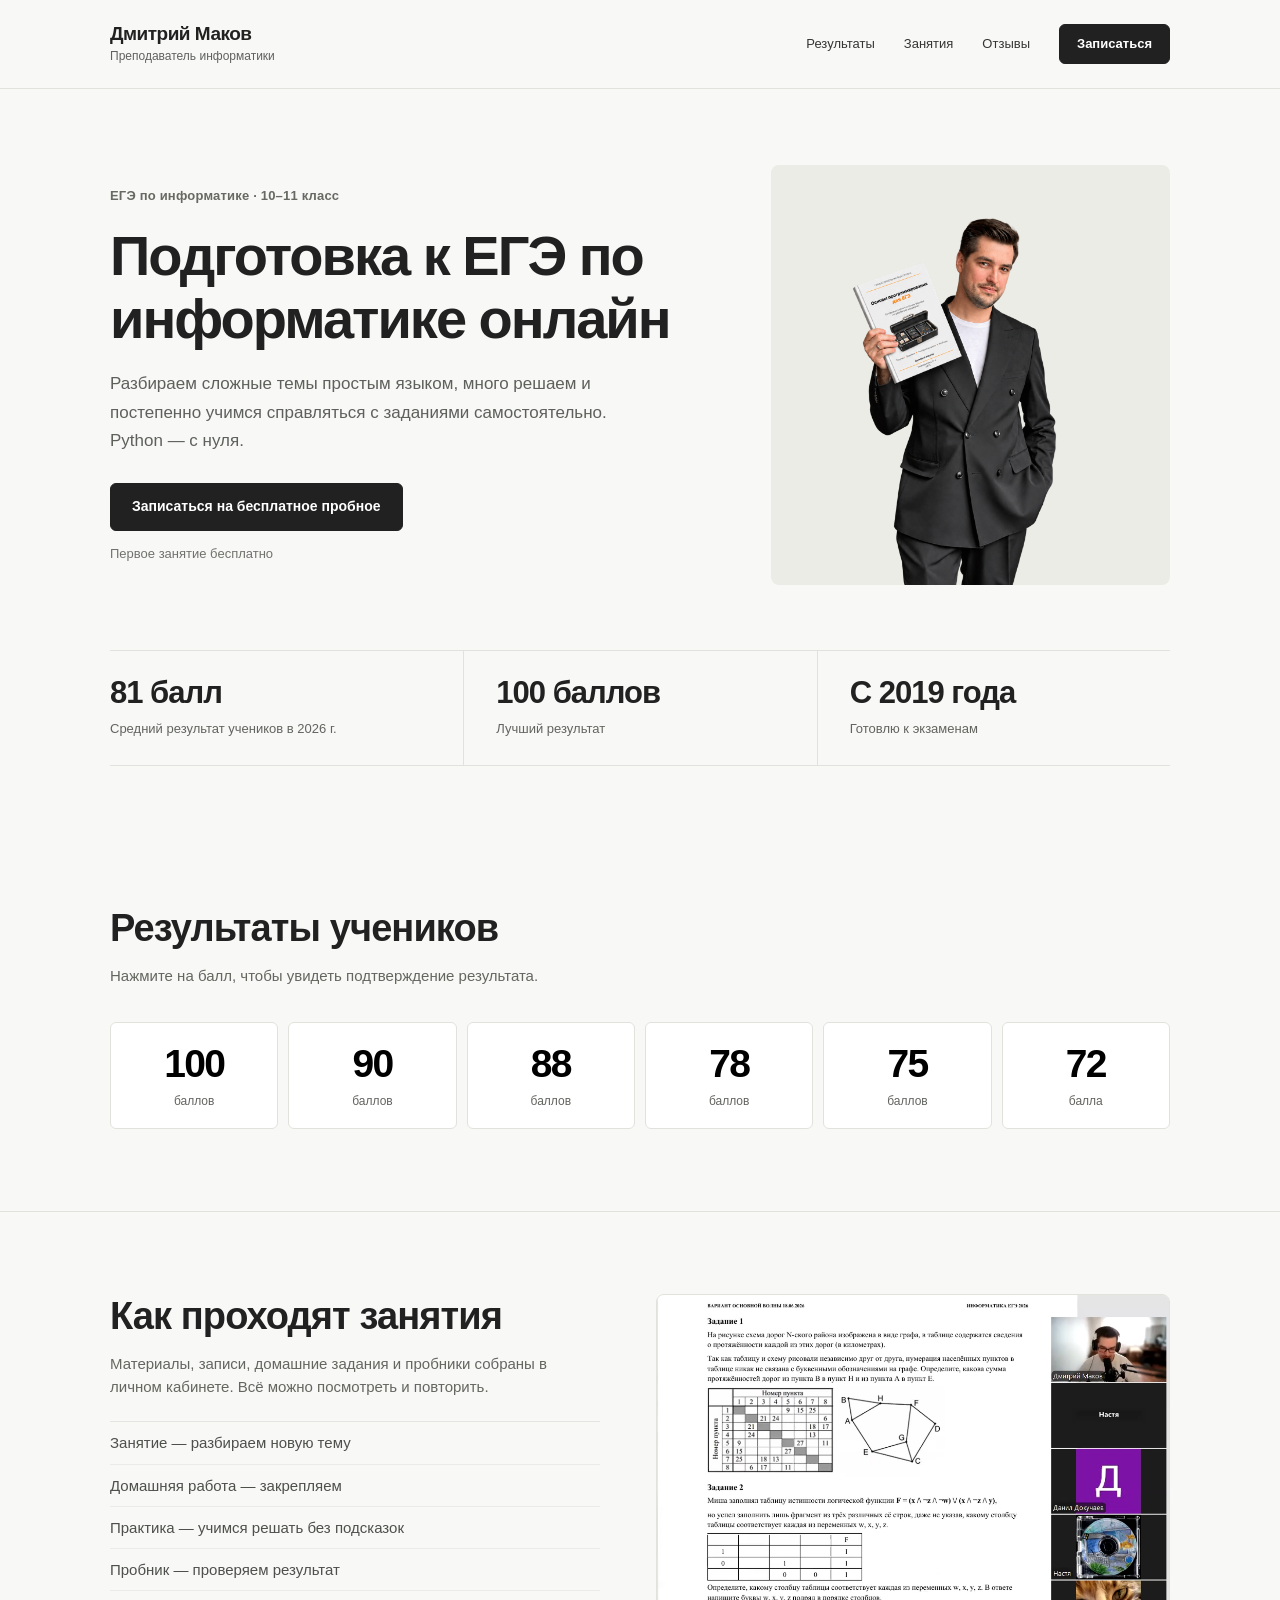
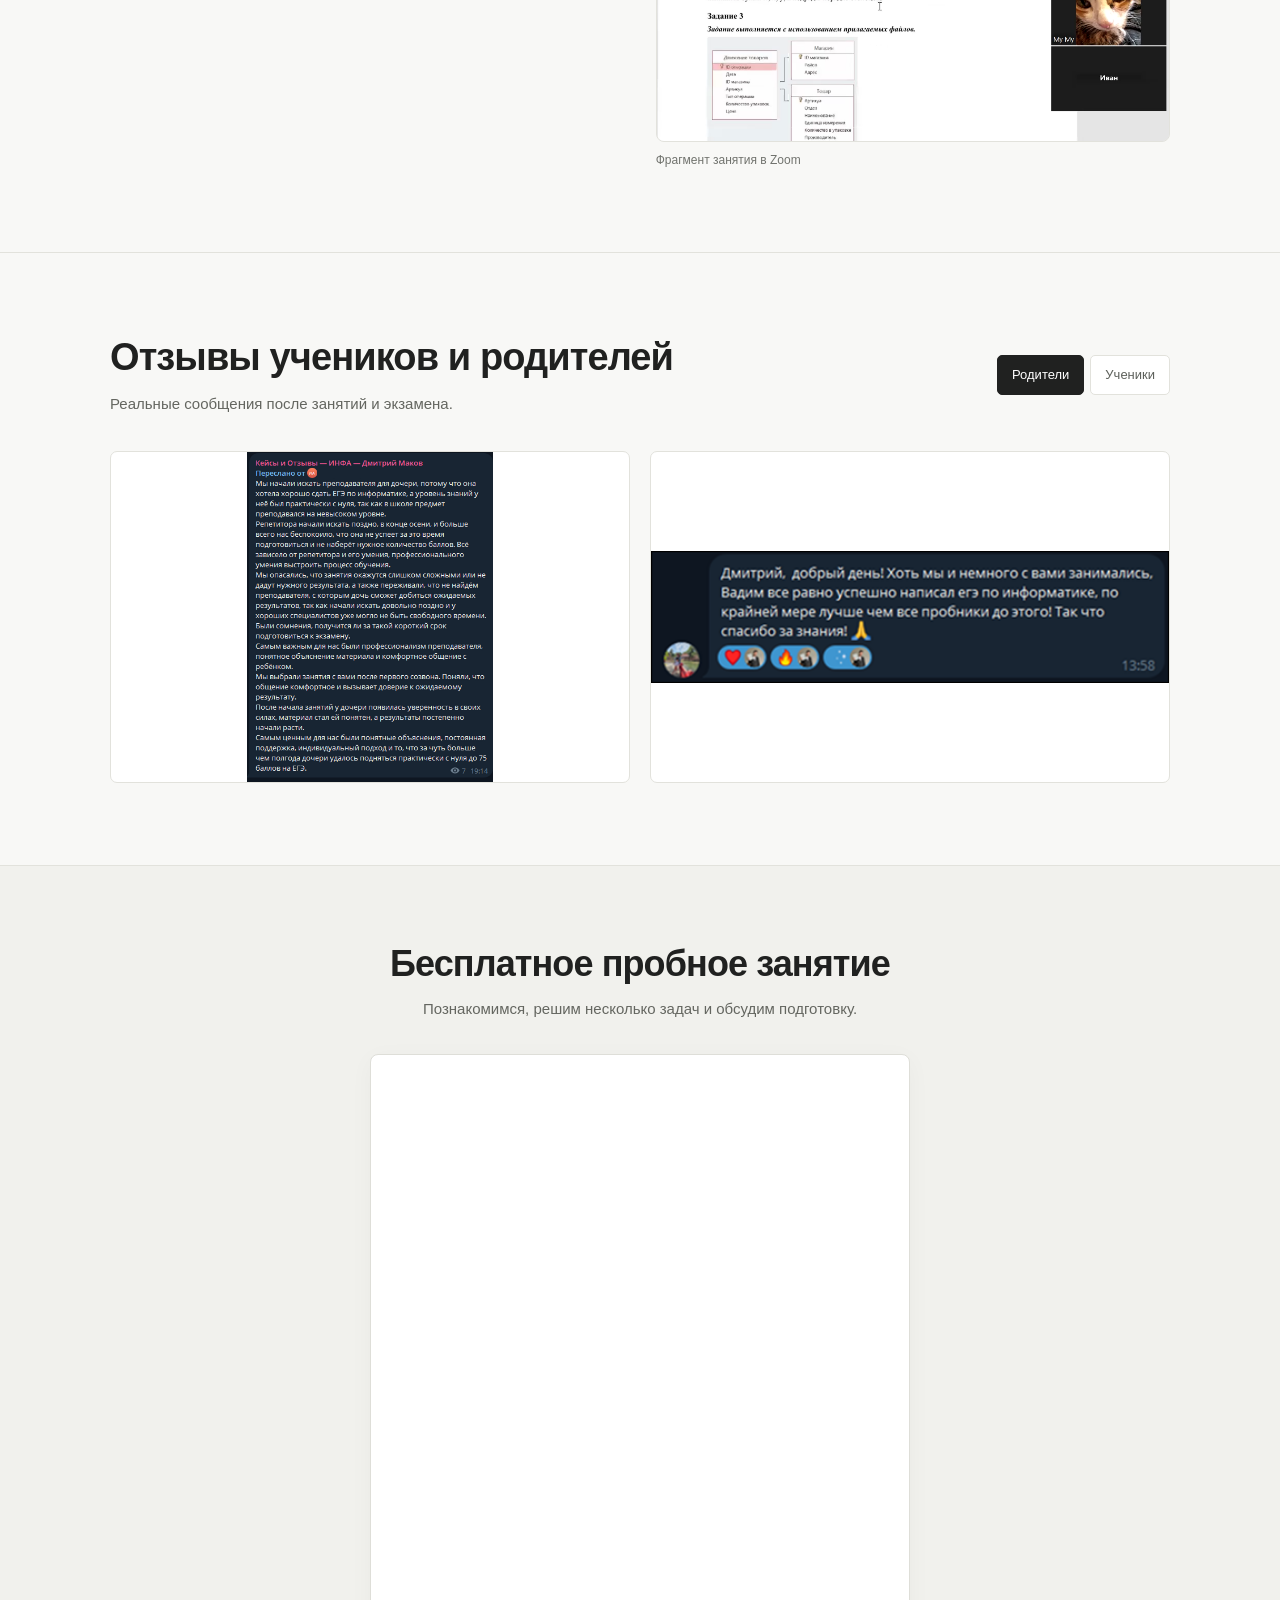
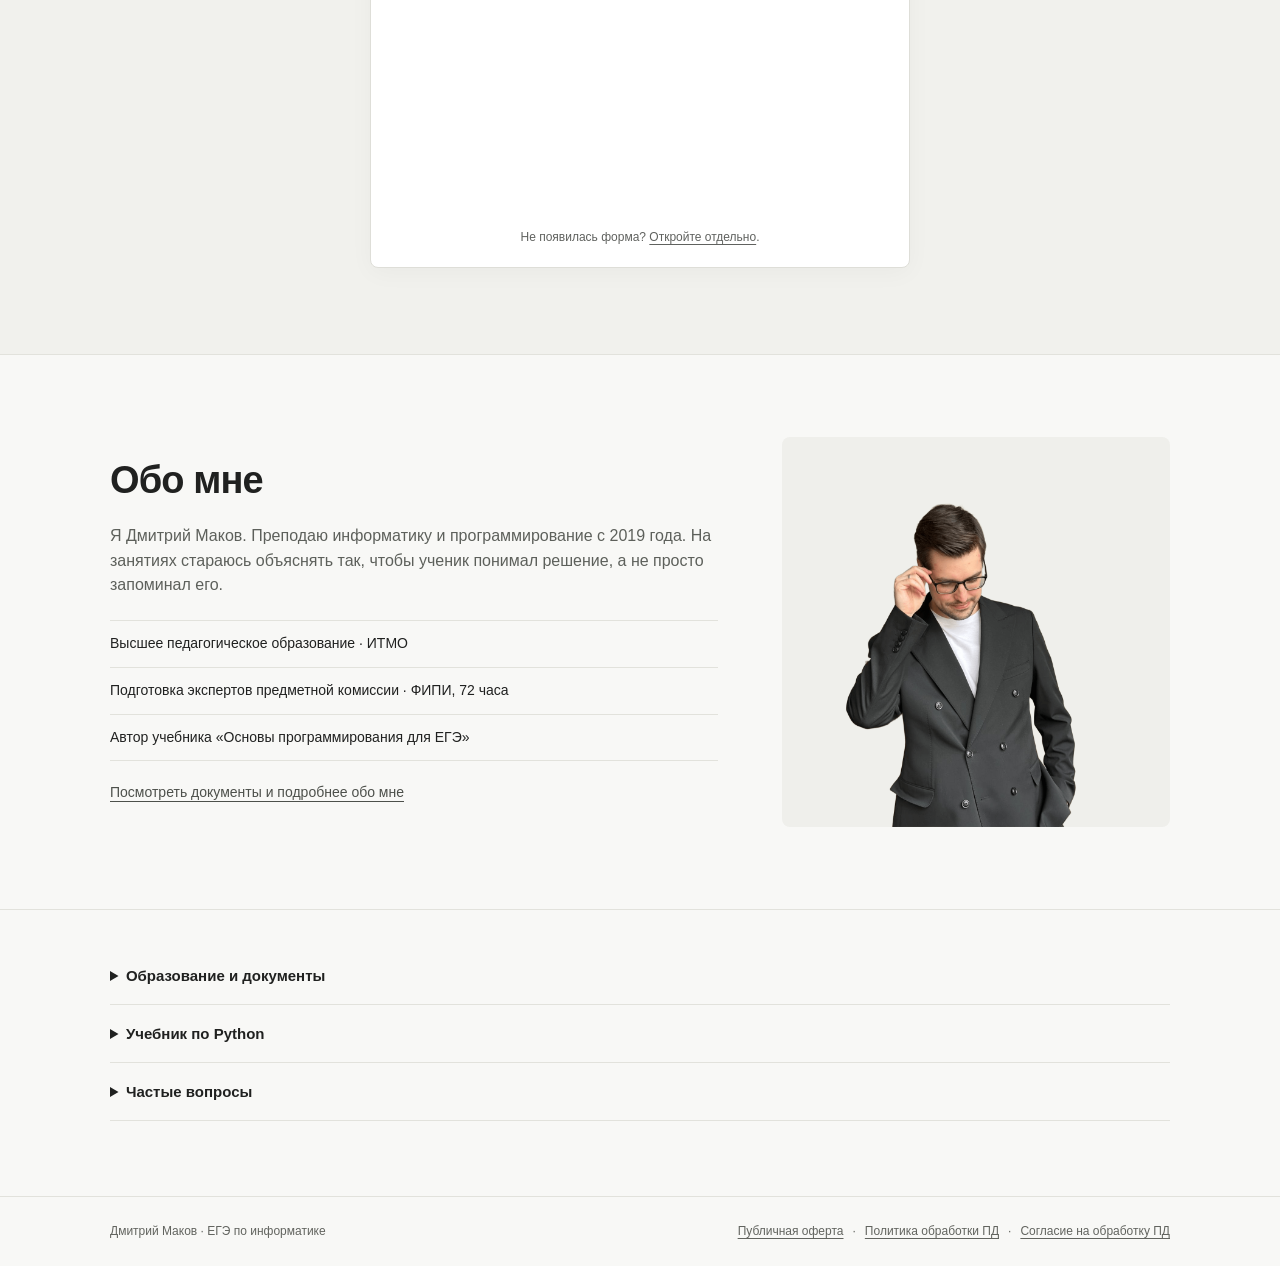
==== commit fd9cf817: "Restore teacher portrait and show real Zoom class screenshot" ====
--- a/index.html
+++ b/index.html
@@ -55,6 +55,16 @@
 .extra-faq p{max-width:760px}
 .foot nav{display:flex;gap:9px;flex-wrap:wrap}
 @media(max-width:620px){.real-form{padding:16px 12px;width:100%}.real-form iframe{height:800px;min-height:800px}.modalbox{padding:38px 12px 14px}.modalbox .modal-real-form{padding:8px 4px}.extra-docs{grid-template-columns:1fr}.extra-book{align-items:start}.hero .portrait{height:320px}}
+
+/* About section: original portrait and clear, balanced composition. */
+.about.about-with-photo{grid-template-columns:minmax(0,1.22fr) minmax(240px,.78fr);gap:clamp(30px,5vw,70px);align-items:center}
+.about-copy{min-width:0}
+.about-copy .section-title{margin-bottom:20px}
+.about-photo{height:390px;display:flex;justify-content:center;align-items:flex-end;overflow:hidden;background:#efefeb;border-radius:8px}
+.about-photo img{display:block;width:100%;height:100%;object-fit:contain;object-position:center bottom}
+.screenshot-zoom{min-height:0}
+.screenshot-zoom>img{min-height:0;height:auto;object-fit:contain}
+@media(max-width:620px){.about.about-with-photo{display:flex;flex-direction:column;align-items:stretch;gap:26px}.about-photo{width:min(100%,340px);height:310px;margin:0 auto}.about-copy .section-title{margin-bottom:15px}}
 </style>
 <!-- YANDEX-METRIKA:START -->
 <script>
@@ -81,10 +91,10 @@
 <main>
 <section class="hero" id="top"><div class="wrap"><div class="hero-cols"><div><div class="eyebrow">ЕГЭ по информатике · 10–11 класс</div><h1>Подготовка к ЕГЭ по информатике онлайн</h1><p>Разбираем сложные темы простым языком, много решаем и постепенно учимся справляться с заданиями самостоятельно. Python — с нуля.</p><a class="btn" data-open-modal="" href="#trial">Записаться на бесплатное пробное</a><div class="micro">Первое занятие бесплатно</div></div><div class="portrait"><img alt="Дмитрий Маков" data-asset="" src="assets/hero/hero.png"/></div></div><div class="stats"><div class="stat"><strong>81 балл</strong><span>Средний результат учеников в 2026 г.</span></div><div class="stat"><strong>100 баллов</strong><span>Лучший результат</span></div><div class="stat"><strong>С 2019 года</strong><span>Готовлю к экзаменам</span></div></div></div></section>
 <section class="section" id="results"><div class="wrap"><div class="section-head"><h2 class="section-title">Результаты учеников</h2><p class="sec-note">Нажмите на балл, чтобы увидеть подтверждение результата.</p></div><div class="score-row"><button aria-label="Показать подтверждение результата 100 баллов" class="score" data-image="assets/results/result-100.png" data-score="100" type="button"><strong>100</strong><span>баллов</span></button><button aria-label="Показать подтверждение результата 90 баллов" class="score" data-image="assets/results/result-90.png" data-score="90" type="button"><strong>90</strong><span>баллов</span></button><button aria-label="Показать подтверждение результата 88 баллов" class="score" data-image="assets/results/result-88.png" data-score="88" type="button"><strong>88</strong><span>баллов</span></button><button aria-label="Показать подтверждение результата 78 баллов" class="score" data-image="assets/results/result-78.png" data-score="78" type="button"><strong>78</strong><span>баллов</span></button><button aria-label="Показать подтверждение результата 75 баллов" class="score" data-image="assets/results/result-75.png" data-score="75" type="button"><strong>75</strong><span>баллов</span></button><button aria-label="Показать подтверждение результата 72 баллов" class="score" data-image="assets/results/result-72.png" data-score="72" type="button"><strong>72</strong><span>балла</span></button></div></div></section>
-<section class="section" id="learning"><div class="wrap learning"><div><div class="section-head"><h2 class="section-title">Как проходят занятия</h2><p class="sec-note">Материалы, записи, домашние задания и пробники собраны в личном кабинете. Всё можно посмотреть и повторить.</p></div><ul class="learning-points"><li>Занятие — разбираем новую тему</li><li>Домашняя работа — закрепляем</li><li>Практика — учимся решать без подсказок</li><li>Пробник — проверяем результат</li></ul></div><div><div class="screenshot"><img alt="Пример личного кабинета" data-asset="" src="assets/learning/platform-main.png"/></div><p class="under-image">Так выглядит личный кабинет ученика</p></div></div></section>
+<section class="section" id="learning"><div class="wrap learning"><div><div class="section-head"><h2 class="section-title">Как проходят занятия</h2><p class="sec-note">Материалы, записи, домашние задания и пробники собраны в личном кабинете. Всё можно посмотреть и повторить.</p></div><ul class="learning-points"><li>Занятие — разбираем новую тему</li><li>Домашняя работа — закрепляем</li><li>Практика — учимся решать без подсказок</li><li>Пробник — проверяем результат</li></ul></div><div><div class="screenshot screenshot-zoom"><img alt="Фрагмент онлайн-занятия в Zoom: преподаватель, задания и участники" data-asset="" src="assets/learning/lesson-1.png" loading="lazy"/></div><p class="under-image">Фрагмент занятия в Zoom</p></div></div></section>
 <section class="section" id="reviews"><div class="wrap"><div class="section-head reviews-bar"><div><h2 class="section-title">Отзывы учеников и родителей</h2><p class="sec-note">Реальные сообщения после занятий и экзамена.</p></div><div class="tabs"><button aria-pressed="true" class="tab" data-group="parents" type="button">Родители</button><button aria-pressed="false" class="tab" data-group="students" type="button">Ученики</button></div></div><div class="reviews-body"><div class="review-shot"><img alt="Отзыв" data-asset="" data-review-img="1" src="assets/reviews/parent-1.png"/></div><div class="review-shot"><img alt="Отзыв" data-asset="" data-review-img="2" src="assets/reviews/parent-2.png"/></div></div></div></section>
-<section class="trial" id="trial"><div class="wrap"><h2 class="section-title">Бесплатное пробное занятие</h2><p class="sec-note">Познакомимся, решим несколько задач и обсудим подготовку.</p><div class="formdemo real-form" id="signup-form"><iframe frameborder="0" height="740" loading="lazy" referrerpolicy="strict-origin-when-cross-origin" scrolling="auto" src="https://dmprokids.s20.online/common/1/form/draw?id=1&amp;lead_source_id=3&amp;baseColor=111111&amp;borderRadius=6&amp;css=https%3A%2F%2Fmakof.ru%2Falfa-form.css%3Fv%3D4" title="Записаться на бесплатное пробное занятие" width="100%"></iframe><p class="form-fallback">Не появилась форма? <a href="https://dmprokids.s20.online/common/1/form/draw?id=1&amp;lead_source_id=3&amp;baseColor=111111&amp;borderRadius=6&amp;css=https%3A%2F%2Fmakof.ru%2Falfa-form.css%3Fv%3D4" rel="noopener noreferrer" target="_blank">Откройте отдельно</a>.</p></div></div></section>
-<section class="section" id="about"><div class="wrap about"><div><h2 class="section-title">Обо мне</h2></div><div><p>Я Дмитрий Маков. Преподаю информатику и программирование с 2019 года. На занятиях стараюсь объяснять так, чтобы ученик понимал решение, а не просто запоминал его.</p><div class="facts"><div>Высшее педагогическое образование · ИТМО</div><div>Подготовка экспертов предметной комиссии · ФИПИ, 72 часа</div><div>Автор учебника «Основы программирования для ЕГЭ»</div></div><a class="tiny-link" href="#extras">Посмотреть документы и подробнее обо мне</a></div></div></section>
+<section class="trial" id="trial"><div class="wrap"><h2 class="section-title">Бесплатное пробное занятие</h2><p class="sec-note">Познакомимся, решим несколько задач и обсудим подготовку.</p><div class="formdemo real-form" id="signup-form"><iframe frameborder="0" height="740" loading="lazy" referrerpolicy="strict-origin-when-cross-origin" scrolling="auto" src="https://dmprokids.s20.online/common/1/form/draw?id=1&amp;lead_source_id=3&amp;baseColor=111111&amp;borderRadius=6&amp;css=https%3A%2F%2Fmakof.ru%2Falfa-form.css%3Fv%3Dwarm5" title="Записаться на бесплатное пробное занятие" width="100%"></iframe><p class="form-fallback">Не появилась форма? <a href="https://dmprokids.s20.online/common/1/form/draw?id=1&amp;lead_source_id=3&amp;baseColor=111111&amp;borderRadius=6&amp;css=https%3A%2F%2Fmakof.ru%2Falfa-form.css%3Fv%3Dwarm5" rel="noopener noreferrer" target="_blank">Откройте отдельно</a>.</p></div></div></section>
+<section class="section" id="about"><div class="wrap about about-with-photo"><div class="about-copy"><h2 class="section-title">Обо мне</h2><p>Я Дмитрий Маков. Преподаю информатику и программирование с 2019 года. На занятиях стараюсь объяснять так, чтобы ученик понимал решение, а не просто запоминал его.</p><div class="facts"><div>Высшее педагогическое образование · ИТМО</div><div>Подготовка экспертов предметной комиссии · ФИПИ, 72 часа</div><div>Автор учебника «Основы программирования для ЕГЭ»</div></div><a class="tiny-link" href="#extras">Посмотреть документы и подробнее обо мне</a></div><div class="about-photo"><img src="assets/about/about.png" alt="Дмитрий Маков, преподаватель информатики" loading="lazy" width="960" height="1280"/></div></div></section>
 <section class="extras" id="extras"><div class="wrap">
 <details><summary>Образование и документы</summary><div class="extra-docs"><a href="assets/credentials/itmo-diploma.png" rel="noopener" target="_blank"><img alt="Диплом Университета ИТМО" loading="lazy" src="assets/credentials/itmo-diploma.png"/><span>Диплом ИТМО</span></a><a href="assets/credentials/ege-expert-training.png" rel="noopener" target="_blank"><img alt="Удостоверение ФИПИ" loading="lazy" src="assets/credentials/ege-expert-training.png"/><span>Подготовка экспертов ЕГЭ · ФИПИ</span></a></div></details>
 <details><summary>Учебник по Python</summary><div class="extra-book"><img alt="Обложка учебника по Python" loading="lazy" src="assets/book/book-cover.png"/><p>«Основы программирования для ЕГЭ: Python 3 с нуля» — объяснения и практика для самостоятельной подготовки.</p></div></details>
@@ -92,7 +102,7 @@
 </div></section>
 </main>
 <footer class="foot"><div class="wrap"><span>Дмитрий Маков · ЕГЭ по информатике</span><nav aria-label="Правовые документы"><a href="offer.html">Публичная оферта</a> · <a href="privacy.html">Политика обработки ПД</a> · <a href="consent.html">Согласие на обработку ПД</a></nav></div></footer>
-<div aria-label="Запись на пробное" aria-modal="true" class="modal" hidden="" id="modal" role="dialog"><div class="modalbox"><button aria-label="Закрыть" class="close" id="close-modal">×</button><div class="formdemo real-form modal-real-form"><iframe data-src="https://dmprokids.s20.online/common/1/form/draw?id=1&amp;lead_source_id=3&amp;baseColor=111111&amp;borderRadius=6&amp;css=https%3A%2F%2Fmakof.ru%2Falfa-form.css%3Fv%3D4" frameborder="0" height="740" referrerpolicy="strict-origin-when-cross-origin" scrolling="auto" title="Записаться на бесплатное пробное занятие" width="100%"></iframe><p class="form-fallback">Если форма не загрузилась, <a href="https://dmprokids.s20.online/common/1/form/draw?id=1&amp;lead_source_id=3&amp;baseColor=111111&amp;borderRadius=6&amp;css=https%3A%2F%2Fmakof.ru%2Falfa-form.css%3Fv%3D4" rel="noopener noreferrer" target="_blank">откройте её отдельно</a>.</p></div></div></div>
+<div aria-label="Запись на пробное" aria-modal="true" class="modal" hidden="" id="modal" role="dialog"><div class="modalbox"><button aria-label="Закрыть" class="close" id="close-modal">×</button><div class="formdemo real-form modal-real-form"><iframe data-src="https://dmprokids.s20.online/common/1/form/draw?id=1&amp;lead_source_id=3&amp;baseColor=111111&amp;borderRadius=6&amp;css=https%3A%2F%2Fmakof.ru%2Falfa-form.css%3Fv%3Dwarm5" frameborder="0" height="740" referrerpolicy="strict-origin-when-cross-origin" scrolling="auto" title="Записаться на бесплатное пробное занятие" width="100%"></iframe><p class="form-fallback">Если форма не загрузилась, <a href="https://dmprokids.s20.online/common/1/form/draw?id=1&amp;lead_source_id=3&amp;baseColor=111111&amp;borderRadius=6&amp;css=https%3A%2F%2Fmakof.ru%2Falfa-form.css%3Fv%3Dwarm5" rel="noopener noreferrer" target="_blank">откройте её отдельно</a>.</p></div></div></div>
 <div aria-label="Подтверждение результата" aria-modal="true" class="modal" hidden="" id="proof-modal" role="dialog"><div class="modalbox"><button aria-label="Закрыть" class="close" id="close-proof">×</button><h3 id="proof-header">Результат по ЕГЭ</h3><img alt="Скриншот результата ЕГЭ" class="proof-image" id="proof-image" loading="lazy"/><p class="proof-caption">Подтверждение результата ученика</p></div></div>
 <script>
 const modal=document.getElementById('modal');const proof=document.getElementById('proof-modal');function closeAll(){modal.hidden=true;proof.hidden=true;document.body.classList.remove('noscroll')}document.querySelectorAll('[data-open-modal]').forEach(a=>a.addEventListener('click',e=>{e.preventDefault();modal.hidden=false;document.body.classList.add('noscroll');const frame=modal.querySelector('iframe[data-src]');if(frame&&!frame.src)frame.src=frame.dataset.src}));document.getElementById('close-modal').addEventListener('click',closeAll);document.getElementById('close-proof').addEventListener('click',closeAll);[modal,proof].forEach(el=>el.addEventListener('click',e=>{if(e.target===el)closeAll()}));document.addEventListener('keydown',e=>{if(e.key==='Escape')closeAll()});document.querySelectorAll('.score').forEach(b=>b.addEventListener('click',()=>{document.getElementById('proof-header').textContent=b.dataset.score+' баллов по ЕГЭ';const img=document.getElementById('proof-image');img.src=b.dataset.image;img.alt='Подтверждение результата '+b.dataset.score+' баллов';proof.hidden=false;document.body.classList.add('noscroll')}));
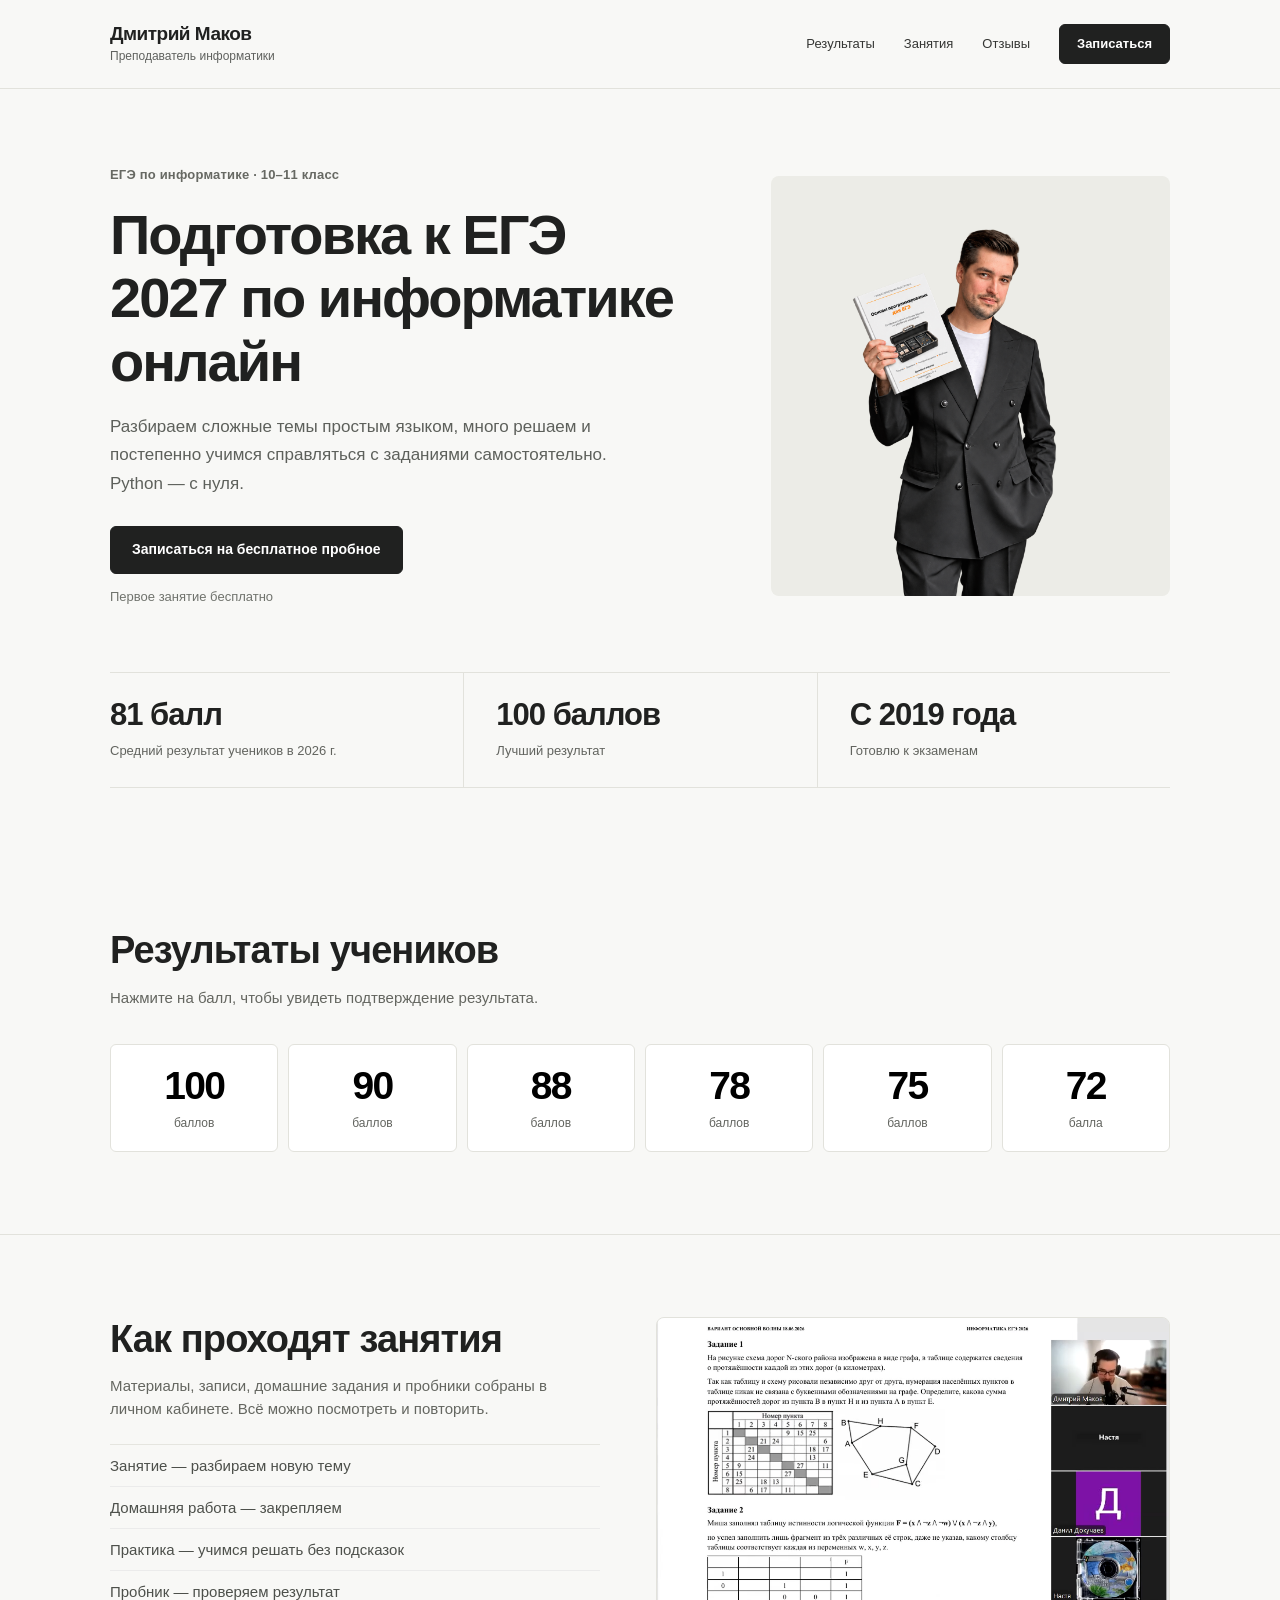
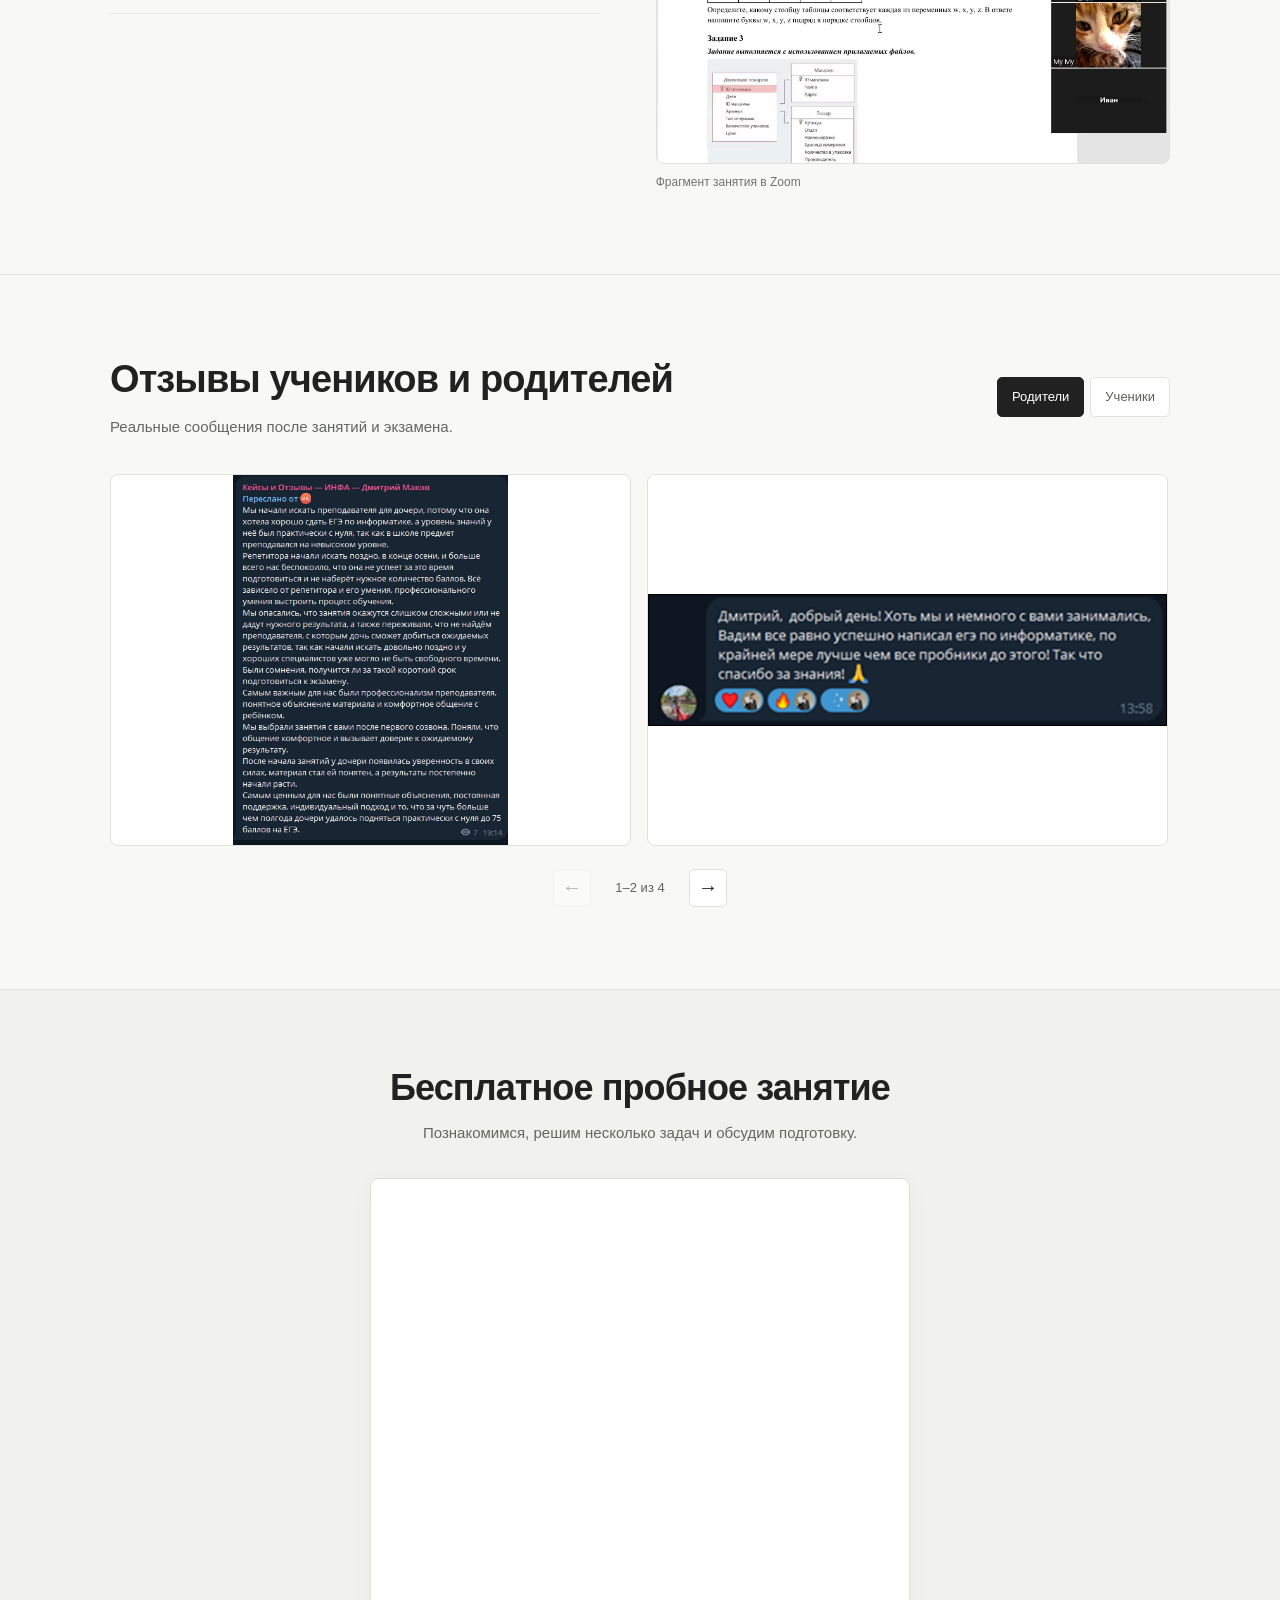
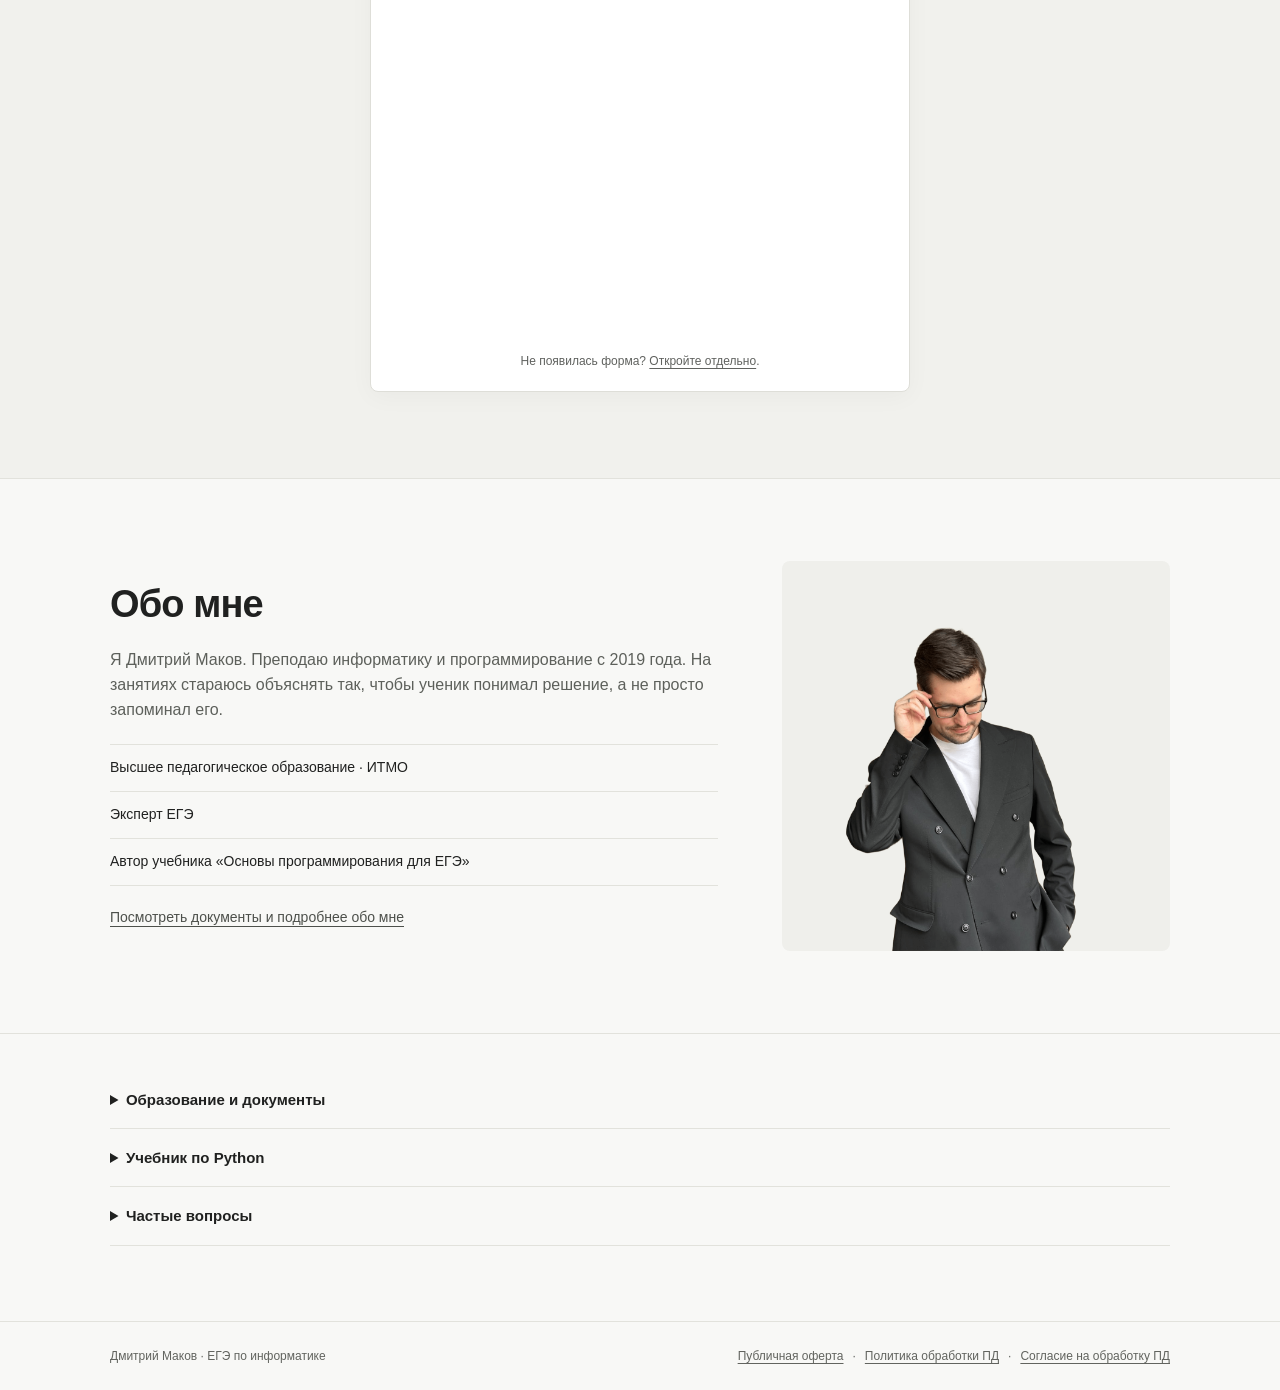
==== commit d0db7254: "Add six result stories and mobile swipe carousel, preserving latest site edits" ====
--- a/index.html
+++ b/index.html
@@ -65,6 +65,30 @@
 .screenshot-zoom{min-height:0}
 .screenshot-zoom>img{min-height:0;height:auto;object-fit:contain}
 @media(max-width:620px){.about.about-with-photo{display:flex;flex-direction:column;align-items:stretch;gap:26px}.about-photo{width:min(100%,340px);height:310px;margin:0 auto}.about-copy .section-title{margin-bottom:15px}}
+
+/* Проверенные изображения результатов и компактная история ученика */
+.proof-modal .modalbox{width:min(740px,100%)}
+.proof-student{font-size:15px;font-weight:700;margin:9px 0 17px;color:var(--ink)}
+.proof-story{display:grid;grid-template-columns:1fr 1fr;gap:16px;margin:14px 0 16px;padding:17px 0;border-top:1px solid var(--line);border-bottom:1px solid var(--line)}
+.proof-story strong{display:block;font-size:12px;margin-bottom:5px;color:var(--ink)}
+.proof-story p{font-size:13px;line-height:1.55;color:var(--sub);margin:0}
+.proof-image{width:auto;max-height:58vh}
+.proof-extra[hidden]{display:none}
+.proof-extra{max-height:48vh;margin-top:12px}
+/* Скролл-слайдер — мышь, кнопки и нативный свайп пальцем */
+.reviews-slider{width:100%;min-width:0}
+.reviews-track{display:flex;gap:16px;overflow-x:auto;overscroll-behavior-inline:contain;scroll-snap-type:x mandatory;scroll-padding-inline:0;scrollbar-width:none;padding:1px 1px 8px;touch-action:pan-x pan-y;outline-offset:5px}
+.reviews-track::-webkit-scrollbar{display:none}
+.review-slide{flex:0 0 calc((100% - 16px)/2);scroll-snap-align:start;min-width:0;display:flex;align-items:center;justify-content:center;border:1px solid var(--line);background:#fff;border-radius:8px;overflow:hidden;min-height:220px}
+.review-slide img{display:block;width:100%;height:auto;max-height:370px;object-fit:contain}
+.reviews-controls{display:flex;align-items:center;justify-content:center;gap:18px;margin-top:15px}
+.reviews-controls span{font-size:13px;color:var(--sub);min-width:62px;text-align:center}
+.reviews-arrow{display:grid;place-items:center;width:38px;height:38px;border-radius:6px;background:#fff;border:1px solid var(--line);font-size:20px;color:var(--ink)}
+.reviews-arrow:hover:not(:disabled){background:#efefec}
+.reviews-arrow:disabled{opacity:.3;cursor:default}
+.reviews-mobile-hint{display:none}
+@media(max-width:620px){.review-slide{flex-basis:100%;min-height:170px}.review-slide img{max-height:410px}.reviews-mobile-hint{display:block;text-align:center;color:var(--sub);font-size:12px;margin:10px 0 0}.proof-story{grid-template-columns:1fr;gap:12px}.proof-image{max-height:48vh}.proof-student{margin-bottom:8px}}
+@media(prefers-reduced-motion:reduce){.reviews-track{scroll-behavior:auto}}
 </style>
 <!-- YANDEX-METRIKA:START -->
 <script>
@@ -89,24 +113,49 @@
 <!-- YANDEX-METRIKA-NOSCRIPT:END -->
 <header class="topbar"><div class="wrap navinner"><a class="identity" href="#top"><strong>Дмитрий Маков</strong><small>Преподаватель информатики</small></a><nav aria-label="Меню" class="navlinks"><a href="#results">Результаты</a><a href="#learning">Занятия</a><a href="#reviews">Отзывы</a><a class="btn" data-open-modal="" href="#trial">Записаться</a></nav></div></header>
 <main>
-<section class="hero" id="top"><div class="wrap"><div class="hero-cols"><div><div class="eyebrow">ЕГЭ по информатике · 10–11 класс</div><h1>Подготовка к ЕГЭ по информатике онлайн</h1><p>Разбираем сложные темы простым языком, много решаем и постепенно учимся справляться с заданиями самостоятельно. Python — с нуля.</p><a class="btn" data-open-modal="" href="#trial">Записаться на бесплатное пробное</a><div class="micro">Первое занятие бесплатно</div></div><div class="portrait"><img alt="Дмитрий Маков" data-asset="" src="assets/hero/hero.png"/></div></div><div class="stats"><div class="stat"><strong>81 балл</strong><span>Средний результат учеников в 2026 г.</span></div><div class="stat"><strong>100 баллов</strong><span>Лучший результат</span></div><div class="stat"><strong>С 2019 года</strong><span>Готовлю к экзаменам</span></div></div></div></section>
-<section class="section" id="results"><div class="wrap"><div class="section-head"><h2 class="section-title">Результаты учеников</h2><p class="sec-note">Нажмите на балл, чтобы увидеть подтверждение результата.</p></div><div class="score-row"><button aria-label="Показать подтверждение результата 100 баллов" class="score" data-image="assets/results/result-100.png" data-score="100" type="button"><strong>100</strong><span>баллов</span></button><button aria-label="Показать подтверждение результата 90 баллов" class="score" data-image="assets/results/result-90.png" data-score="90" type="button"><strong>90</strong><span>баллов</span></button><button aria-label="Показать подтверждение результата 88 баллов" class="score" data-image="assets/results/result-88.png" data-score="88" type="button"><strong>88</strong><span>баллов</span></button><button aria-label="Показать подтверждение результата 78 баллов" class="score" data-image="assets/results/result-78.png" data-score="78" type="button"><strong>78</strong><span>баллов</span></button><button aria-label="Показать подтверждение результата 75 баллов" class="score" data-image="assets/results/result-75.png" data-score="75" type="button"><strong>75</strong><span>баллов</span></button><button aria-label="Показать подтверждение результата 72 баллов" class="score" data-image="assets/results/result-72.png" data-score="72" type="button"><strong>72</strong><span>балла</span></button></div></div></section>
+<section class="hero" id="top"><div class="wrap"><div class="hero-cols"><div><div class="eyebrow">ЕГЭ по информатике · 10–11 класс</div><h1>Подготовка к ЕГЭ 2027 по информатике онлайн</h1><p>Разбираем сложные темы простым языком, много решаем и постепенно учимся справляться с заданиями самостоятельно. Python — с нуля.</p><a class="btn" data-open-modal="" href="#trial">Записаться на бесплатное пробное</a><div class="micro">Первое занятие бесплатно</div></div><div class="portrait"><img alt="Дмитрий Маков" data-asset="" src="assets/hero/hero.png"/></div></div><div class="stats"><div class="stat"><strong>81 балл</strong><span>Средний результат учеников в 2026 г.</span></div><div class="stat"><strong>100 баллов</strong><span>Лучший результат</span></div><div class="stat"><strong>С 2019 года</strong><span>Готовлю к экзаменам</span></div></div></div></section>
+<section class="section" id="results"><div class="wrap"><div class="section-head"><h2 class="section-title">Результаты учеников</h2><p class="sec-note">Нажмите на балл, чтобы увидеть подтверждение результата.</p></div><div class="score-row"><button aria-label="Показать подтверждение результата 100 баллов" class="score" data-image="assets/results/result-100.png" data-score="100" data-student="Иван" data-start="С 10 класса, уже хорошо владел программированием." data-result="100 баллов. Поступил на бюджет в Москву." type="button"><strong>100</strong><span>баллов</span></button><button aria-label="Показать подтверждение результата 90 баллов" class="score" data-image="assets/results/result-90-light.png" data-score="90" data-student="Мария" data-start="Начала подготовку в сентябре 11 класса, имела сильную базу программирования." data-result="90 баллов. Поступила на бюджет в Москву." type="button"><strong>90</strong><span>баллов</span></button><button aria-label="Показать подтверждение результата 88 баллов" class="score" data-image="assets/results/result-88-light.png" data-score="88" data-student="Михаил" data-start="Программированием занимался с 10 класса, к ЕГЭ готовился с сентября 11-го." data-result="88 баллов. Поступил на бюджет в Москву." type="button"><strong>88</strong><span>баллов</span></button><button aria-label="Показать подтверждение результата 78 баллов" class="score" data-image="assets/results/result-78-light.png" data-score="78" data-student="Данил" data-start="До подготовки уже уверенно программировал. К ЕГЭ готовился два месяца." data-result="78 баллов. Поступил на бюджет в вуз своего города." data-extra="assets/results/result-78-extra-light.png" type="button"><strong>78</strong><span>баллов</span></button><button aria-label="Показать подтверждение результата 75 баллов" class="score" data-image="assets/results/result-75-light.png" data-score="75" data-student="Анастасия" data-start="Начала готовиться к ЕГЭ осенью 11 класса." data-result="75 баллов. Поступила в вуз в Казани." type="button"><strong>75</strong><span>баллов</span></button><button aria-label="Показать подтверждение результата 72 баллов" class="score" data-image="assets/results/result-72-light.png" data-score="72" data-student="Вадим" data-start="Была средняя база программирования, готовился несколько месяцев." data-result="72 балла. Поступил в вуз в Москве." type="button"><strong>72</strong><span>балла</span></button></div></div></section>
 <section class="section" id="learning"><div class="wrap learning"><div><div class="section-head"><h2 class="section-title">Как проходят занятия</h2><p class="sec-note">Материалы, записи, домашние задания и пробники собраны в личном кабинете. Всё можно посмотреть и повторить.</p></div><ul class="learning-points"><li>Занятие — разбираем новую тему</li><li>Домашняя работа — закрепляем</li><li>Практика — учимся решать без подсказок</li><li>Пробник — проверяем результат</li></ul></div><div><div class="screenshot screenshot-zoom"><img alt="Фрагмент онлайн-занятия в Zoom: преподаватель, задания и участники" data-asset="" src="assets/learning/lesson-1.png" loading="lazy"/></div><p class="under-image">Фрагмент занятия в Zoom</p></div></div></section>
-<section class="section" id="reviews"><div class="wrap"><div class="section-head reviews-bar"><div><h2 class="section-title">Отзывы учеников и родителей</h2><p class="sec-note">Реальные сообщения после занятий и экзамена.</p></div><div class="tabs"><button aria-pressed="true" class="tab" data-group="parents" type="button">Родители</button><button aria-pressed="false" class="tab" data-group="students" type="button">Ученики</button></div></div><div class="reviews-body"><div class="review-shot"><img alt="Отзыв" data-asset="" data-review-img="1" src="assets/reviews/parent-1.png"/></div><div class="review-shot"><img alt="Отзыв" data-asset="" data-review-img="2" src="assets/reviews/parent-2.png"/></div></div></div></section>
+<section class="section" id="reviews"><div class="wrap"><div class="section-head reviews-bar"><div><h2 class="section-title">Отзывы учеников и родителей</h2><p class="sec-note">Реальные сообщения после занятий и экзамена.</p></div><div class="tabs"><button aria-pressed="true" class="tab" data-group="parents" type="button">Родители</button><button aria-pressed="false" class="tab" data-group="students" type="button">Ученики</button></div></div><div class="reviews-slider" aria-label="Листаемые отзывы">
+  <div class="reviews-track" id="reviews-track" tabindex="0" aria-label="Отзывы родителей — листайте по горизонтали">
+    <div class="review-slide"><img src="assets/reviews/parent-1.png" alt="Отзыв родителя 1" loading="lazy" data-review-index="1"></div>
+    <div class="review-slide"><img src="assets/reviews/parent-2.png" alt="Отзыв родителя 2" loading="lazy" data-review-index="2"></div>
+    <div class="review-slide"><img src="assets/reviews/parent-3.png" alt="Отзыв родителя 3" loading="lazy" data-review-index="3"></div>
+    <div class="review-slide"><img src="assets/reviews/parent-4.png" alt="Отзыв родителя 4" loading="lazy" data-review-index="4"></div>
+  </div>
+  <div class="reviews-controls"><button class="reviews-arrow" id="reviews-prev" aria-label="Предыдущий отзыв" type="button">←</button><span id="reviews-counter" aria-live="polite">1–2 из 4</span><button class="reviews-arrow" id="reviews-next" aria-label="Следующий отзыв" type="button">→</button></div>
+  <p class="reviews-mobile-hint">На телефоне листайте отзывы пальцем</p>
+</div></div></section>
 <section class="trial" id="trial"><div class="wrap"><h2 class="section-title">Бесплатное пробное занятие</h2><p class="sec-note">Познакомимся, решим несколько задач и обсудим подготовку.</p><div class="formdemo real-form" id="signup-form"><iframe frameborder="0" height="740" loading="lazy" referrerpolicy="strict-origin-when-cross-origin" scrolling="auto" src="https://dmprokids.s20.online/common/1/form/draw?id=1&amp;lead_source_id=3&amp;baseColor=111111&amp;borderRadius=6&amp;css=https%3A%2F%2Fmakof.ru%2Falfa-form.css%3Fv%3Dwarm5" title="Записаться на бесплатное пробное занятие" width="100%"></iframe><p class="form-fallback">Не появилась форма? <a href="https://dmprokids.s20.online/common/1/form/draw?id=1&amp;lead_source_id=3&amp;baseColor=111111&amp;borderRadius=6&amp;css=https%3A%2F%2Fmakof.ru%2Falfa-form.css%3Fv%3Dwarm5" rel="noopener noreferrer" target="_blank">Откройте отдельно</a>.</p></div></div></section>
-<section class="section" id="about"><div class="wrap about about-with-photo"><div class="about-copy"><h2 class="section-title">Обо мне</h2><p>Я Дмитрий Маков. Преподаю информатику и программирование с 2019 года. На занятиях стараюсь объяснять так, чтобы ученик понимал решение, а не просто запоминал его.</p><div class="facts"><div>Высшее педагогическое образование · ИТМО</div><div>Подготовка экспертов предметной комиссии · ФИПИ, 72 часа</div><div>Автор учебника «Основы программирования для ЕГЭ»</div></div><a class="tiny-link" href="#extras">Посмотреть документы и подробнее обо мне</a></div><div class="about-photo"><img src="assets/about/about.png" alt="Дмитрий Маков, преподаватель информатики" loading="lazy" width="960" height="1280"/></div></div></section>
+<section class="section" id="about"><div class="wrap about about-with-photo"><div class="about-copy"><h2 class="section-title">Обо мне</h2><p>Я Дмитрий Маков. Преподаю информатику и программирование с 2019 года. На занятиях стараюсь объяснять так, чтобы ученик понимал решение, а не просто запоминал его.</p><div class="facts"><div>Высшее педагогическое образование · ИТМО</div><div>Эксперт ЕГЭ</div><div>Автор учебника «Основы программирования для ЕГЭ»</div></div><a class="tiny-link" href="#extras">Посмотреть документы и подробнее обо мне</a></div><div class="about-photo"><img src="assets/about/about.png" alt="Дмитрий Маков, преподаватель информатики" loading="lazy" width="960" height="1280"/></div></div></section>
 <section class="extras" id="extras"><div class="wrap">
-<details><summary>Образование и документы</summary><div class="extra-docs"><a href="assets/credentials/itmo-diploma.png" rel="noopener" target="_blank"><img alt="Диплом Университета ИТМО" loading="lazy" src="assets/credentials/itmo-diploma.png"/><span>Диплом ИТМО</span></a><a href="assets/credentials/ege-expert-training.png" rel="noopener" target="_blank"><img alt="Удостоверение ФИПИ" loading="lazy" src="assets/credentials/ege-expert-training.png"/><span>Подготовка экспертов ЕГЭ · ФИПИ</span></a></div></details>
+<details><summary>Образование и документы</summary><div class="extra-docs"><a href="assets/credentials/itmo-diploma.png" rel="noopener" target="_blank"><img alt="Диплом Университета ИТМО" loading="lazy" src="assets/credentials/itmo-diploma.png"/><span>Диплом ИТМО</span></a><a href="assets/credentials/ege-expert-training.jpg" rel="noopener" target="_blank"><img alt="Удостоверение ФИПИ" loading="lazy" src="assets/credentials/ege-expert-training.jpg"/><span>Подготовка экспертов ЕГЭ</span></a></div></details>
 <details><summary>Учебник по Python</summary><div class="extra-book"><img alt="Обложка учебника по Python" loading="lazy" src="assets/book/book-cover.png"/><p>«Основы программирования для ЕГЭ: Python 3 с нуля» — объяснения и практика для самостоятельной подготовки.</p></div></details>
 <details><summary>Частые вопросы</summary><div class="extra-faq"><p><strong>Можно начинать с нуля?</strong> Да, Python можно освоить в процессе подготовки.</p><p><strong>Что делать, если пропустили занятие?</strong> Записи и материалы сохраняются в личном кабинете.</p><p><strong>Пробное действительно бесплатное?</strong> Да, оно ни к чему не обязывает.</p></div></details>
 </div></section>
 </main>
 <footer class="foot"><div class="wrap"><span>Дмитрий Маков · ЕГЭ по информатике</span><nav aria-label="Правовые документы"><a href="offer.html">Публичная оферта</a> · <a href="privacy.html">Политика обработки ПД</a> · <a href="consent.html">Согласие на обработку ПД</a></nav></div></footer>
 <div aria-label="Запись на пробное" aria-modal="true" class="modal" hidden="" id="modal" role="dialog"><div class="modalbox"><button aria-label="Закрыть" class="close" id="close-modal">×</button><div class="formdemo real-form modal-real-form"><iframe data-src="https://dmprokids.s20.online/common/1/form/draw?id=1&amp;lead_source_id=3&amp;baseColor=111111&amp;borderRadius=6&amp;css=https%3A%2F%2Fmakof.ru%2Falfa-form.css%3Fv%3Dwarm5" frameborder="0" height="740" referrerpolicy="strict-origin-when-cross-origin" scrolling="auto" title="Записаться на бесплатное пробное занятие" width="100%"></iframe><p class="form-fallback">Если форма не загрузилась, <a href="https://dmprokids.s20.online/common/1/form/draw?id=1&amp;lead_source_id=3&amp;baseColor=111111&amp;borderRadius=6&amp;css=https%3A%2F%2Fmakof.ru%2Falfa-form.css%3Fv%3Dwarm5" rel="noopener noreferrer" target="_blank">откройте её отдельно</a>.</p></div></div></div>
-<div aria-label="Подтверждение результата" aria-modal="true" class="modal" hidden="" id="proof-modal" role="dialog"><div class="modalbox"><button aria-label="Закрыть" class="close" id="close-proof">×</button><h3 id="proof-header">Результат по ЕГЭ</h3><img alt="Скриншот результата ЕГЭ" class="proof-image" id="proof-image" loading="lazy"/><p class="proof-caption">Подтверждение результата ученика</p></div></div>
+<div aria-label="Подтверждение результата" aria-modal="true" class="modal proof-modal" hidden="" id="proof-modal" role="dialog"><div class="modalbox"><button aria-label="Закрыть" class="close" id="close-proof">×</button><h3 id="proof-header">Результат по ЕГЭ</h3>
+<p class="proof-student" id="proof-student"></p>
+<div class="proof-story"><div><strong>До подготовки</strong><p id="proof-start"></p></div><div><strong>Результат</strong><p id="proof-result"></p></div></div><img alt="Скриншот результата ЕГЭ" class="proof-image" id="proof-image" loading="lazy"/><img class="proof-image proof-extra" id="proof-extra" alt="Дополнительное подтверждение результата" hidden />
+<p class="proof-caption">Подтверждение результата ученика</p></div></div>
 <script>
-const modal=document.getElementById('modal');const proof=document.getElementById('proof-modal');function closeAll(){modal.hidden=true;proof.hidden=true;document.body.classList.remove('noscroll')}document.querySelectorAll('[data-open-modal]').forEach(a=>a.addEventListener('click',e=>{e.preventDefault();modal.hidden=false;document.body.classList.add('noscroll');const frame=modal.querySelector('iframe[data-src]');if(frame&&!frame.src)frame.src=frame.dataset.src}));document.getElementById('close-modal').addEventListener('click',closeAll);document.getElementById('close-proof').addEventListener('click',closeAll);[modal,proof].forEach(el=>el.addEventListener('click',e=>{if(e.target===el)closeAll()}));document.addEventListener('keydown',e=>{if(e.key==='Escape')closeAll()});document.querySelectorAll('.score').forEach(b=>b.addEventListener('click',()=>{document.getElementById('proof-header').textContent=b.dataset.score+' баллов по ЕГЭ';const img=document.getElementById('proof-image');img.src=b.dataset.image;img.alt='Подтверждение результата '+b.dataset.score+' баллов';proof.hidden=false;document.body.classList.add('noscroll')}));
-document.querySelectorAll('.tab').forEach(button=>button.addEventListener('click',()=>{document.querySelectorAll('.tab').forEach(b=>b.setAttribute('aria-pressed',String(b===button)));const type=button.dataset.group==='parents'?'parent':'student';document.querySelectorAll('[data-review-img]').forEach((img,i)=>{img.src='assets/reviews/'+type+'-'+(i+1)+'.png';img.parentElement.classList.remove('loaded')})}));
+const modal=document.getElementById('modal');const proof=document.getElementById('proof-modal');function closeAll(){modal.hidden=true;proof.hidden=true;document.body.classList.remove('noscroll')}document.querySelectorAll('[data-open-modal]').forEach(a=>a.addEventListener('click',e=>{e.preventDefault();modal.hidden=false;document.body.classList.add('noscroll');const frame=modal.querySelector('iframe[data-src]');if(frame&&!frame.src)frame.src=frame.dataset.src}));document.getElementById('close-modal').addEventListener('click',closeAll);document.getElementById('close-proof').addEventListener('click',closeAll);[modal,proof].forEach(el=>el.addEventListener('click',e=>{if(e.target===el)closeAll()}));document.addEventListener('keydown',e=>{if(e.key==='Escape')closeAll()});document.querySelectorAll('.score').forEach(b=>b.addEventListener('click',()=>{document.getElementById('proof-header').textContent=b.dataset.score+' баллов по ЕГЭ';document.getElementById('proof-student').textContent=b.dataset.student||'';document.getElementById('proof-start').textContent=b.dataset.start||'';document.getElementById('proof-result').textContent=b.dataset.result||'';const img=document.getElementById('proof-image');img.src=b.dataset.image;img.alt='Подтверждение результата '+b.dataset.score+' баллов';const extra=document.getElementById('proof-extra');if(b.dataset.extra){extra.src=b.dataset.extra;extra.hidden=false}else{extra.hidden=true;extra.removeAttribute('src')}proof.hidden=false;document.body.classList.add('noscroll')}));
+
+const reviewTrack=document.getElementById('reviews-track');const reviewSlides=Array.from(reviewTrack.querySelectorAll('.review-slide'));const reviewCounter=document.getElementById('reviews-counter');const reviewPrev=document.getElementById('reviews-prev');const reviewNext=document.getElementById('reviews-next');
+function reviewVisible(){return window.matchMedia('(max-width:620px)').matches?1:2}
+function reviewStep(){const a=reviewSlides[0];return a?(a.getBoundingClientRect().width+parseFloat(getComputedStyle(reviewTrack).gap||0)):0}
+function reviewIndex(){const step=reviewStep();return step?Math.max(0,Math.min(3,Math.round(reviewTrack.scrollLeft/step))):0}
+function refreshReviewControls(){const first=reviewIndex(),visible=reviewVisible();reviewCounter.textContent=(first+1)+'–'+Math.min(4,first+visible)+' из 4';if(visible===1)reviewCounter.textContent=(first+1)+' из 4';reviewPrev.disabled=first===0;reviewNext.disabled=first>=4-visible}
+function scrollReviews(dir){const current=reviewIndex();const step=reviewStep();if(!step)return;const max=4-reviewVisible();const next=Math.max(0,Math.min(max,current+dir));reviewTrack.scrollTo({left:next*step,behavior:'smooth'});}
+reviewPrev.addEventListener('click',()=>scrollReviews(-1));reviewNext.addEventListener('click',()=>scrollReviews(1));
+let reviewRaf=0;reviewTrack.addEventListener('scroll',()=>{cancelAnimationFrame(reviewRaf);reviewRaf=requestAnimationFrame(refreshReviewControls)},{passive:true});
+window.addEventListener('resize',refreshReviewControls,{passive:true});
+reviewTrack.addEventListener('keydown',e=>{if(e.key==='ArrowRight'||e.key==='ArrowLeft'){e.preventDefault();scrollReviews(e.key==='ArrowRight'?1:-1)}});
+document.querySelectorAll('.tab').forEach(button=>button.addEventListener('click',()=>{document.querySelectorAll('.tab').forEach(b=>b.setAttribute('aria-pressed',String(b===button)));const type=button.dataset.group==='parents'?'parent':'student';reviewSlides.forEach((slide,i)=>{const img=slide.querySelector('img');img.src='assets/reviews/'+type+'-'+(i+1)+'.png';img.alt='Отзыв '+(type==='parent'?'родителя':'ученика')+' '+(i+1)});reviewTrack.setAttribute('aria-label','Отзывы '+(type==='parent'?'родителей':'учеников')+' — листайте по горизонтали');reviewTrack.scrollTo({left:0,behavior:'instant'});refreshReviewControls()}));
+refreshReviewControls();
+
 // Keep a graceful mockup whenever original site assets are not available in the preview environment.
 document.querySelectorAll('[data-asset]').forEach(img=>{const set=()=>{if(img.naturalWidth>0){img.style.display='block';img.parentElement.classList.add('loaded')}else{img.style.display='none';img.parentElement.classList.remove('loaded')}};img.addEventListener('load',set);img.addEventListener('error',set);if(img.complete)set()});
 </script>
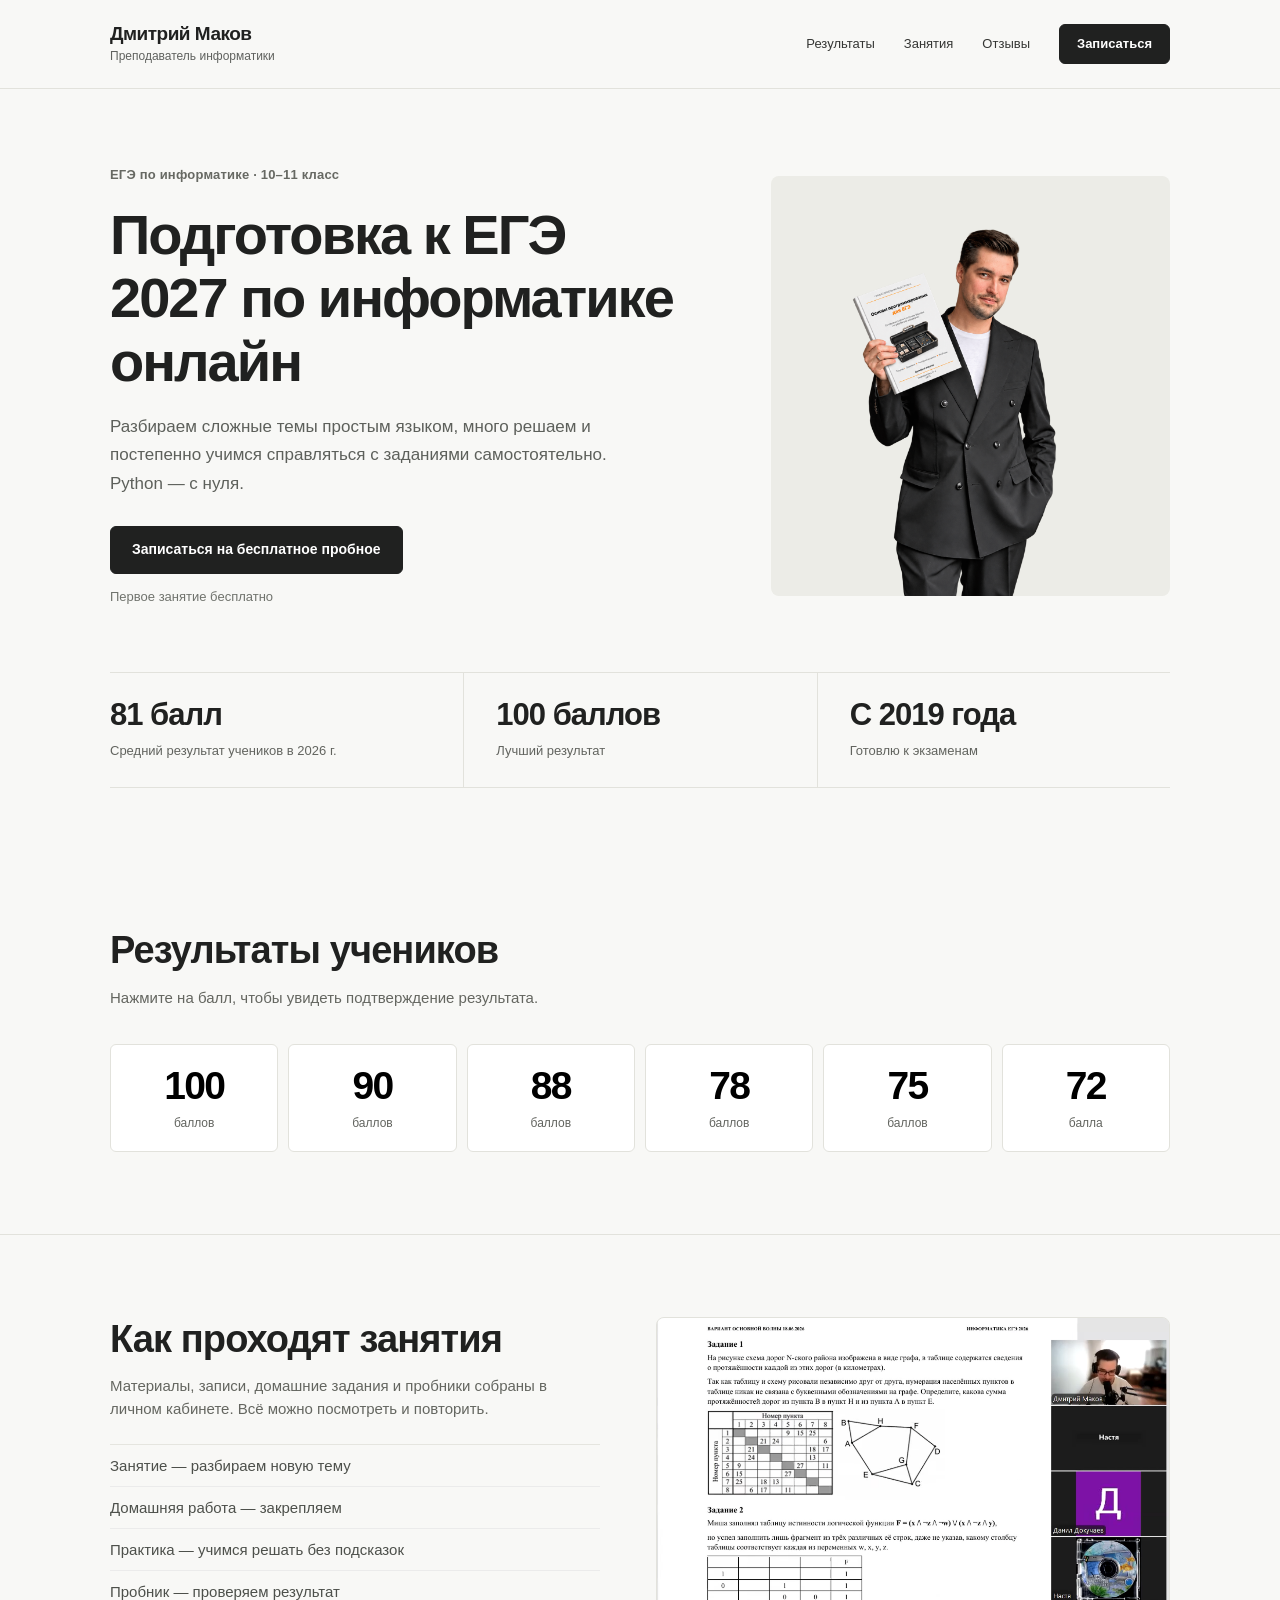
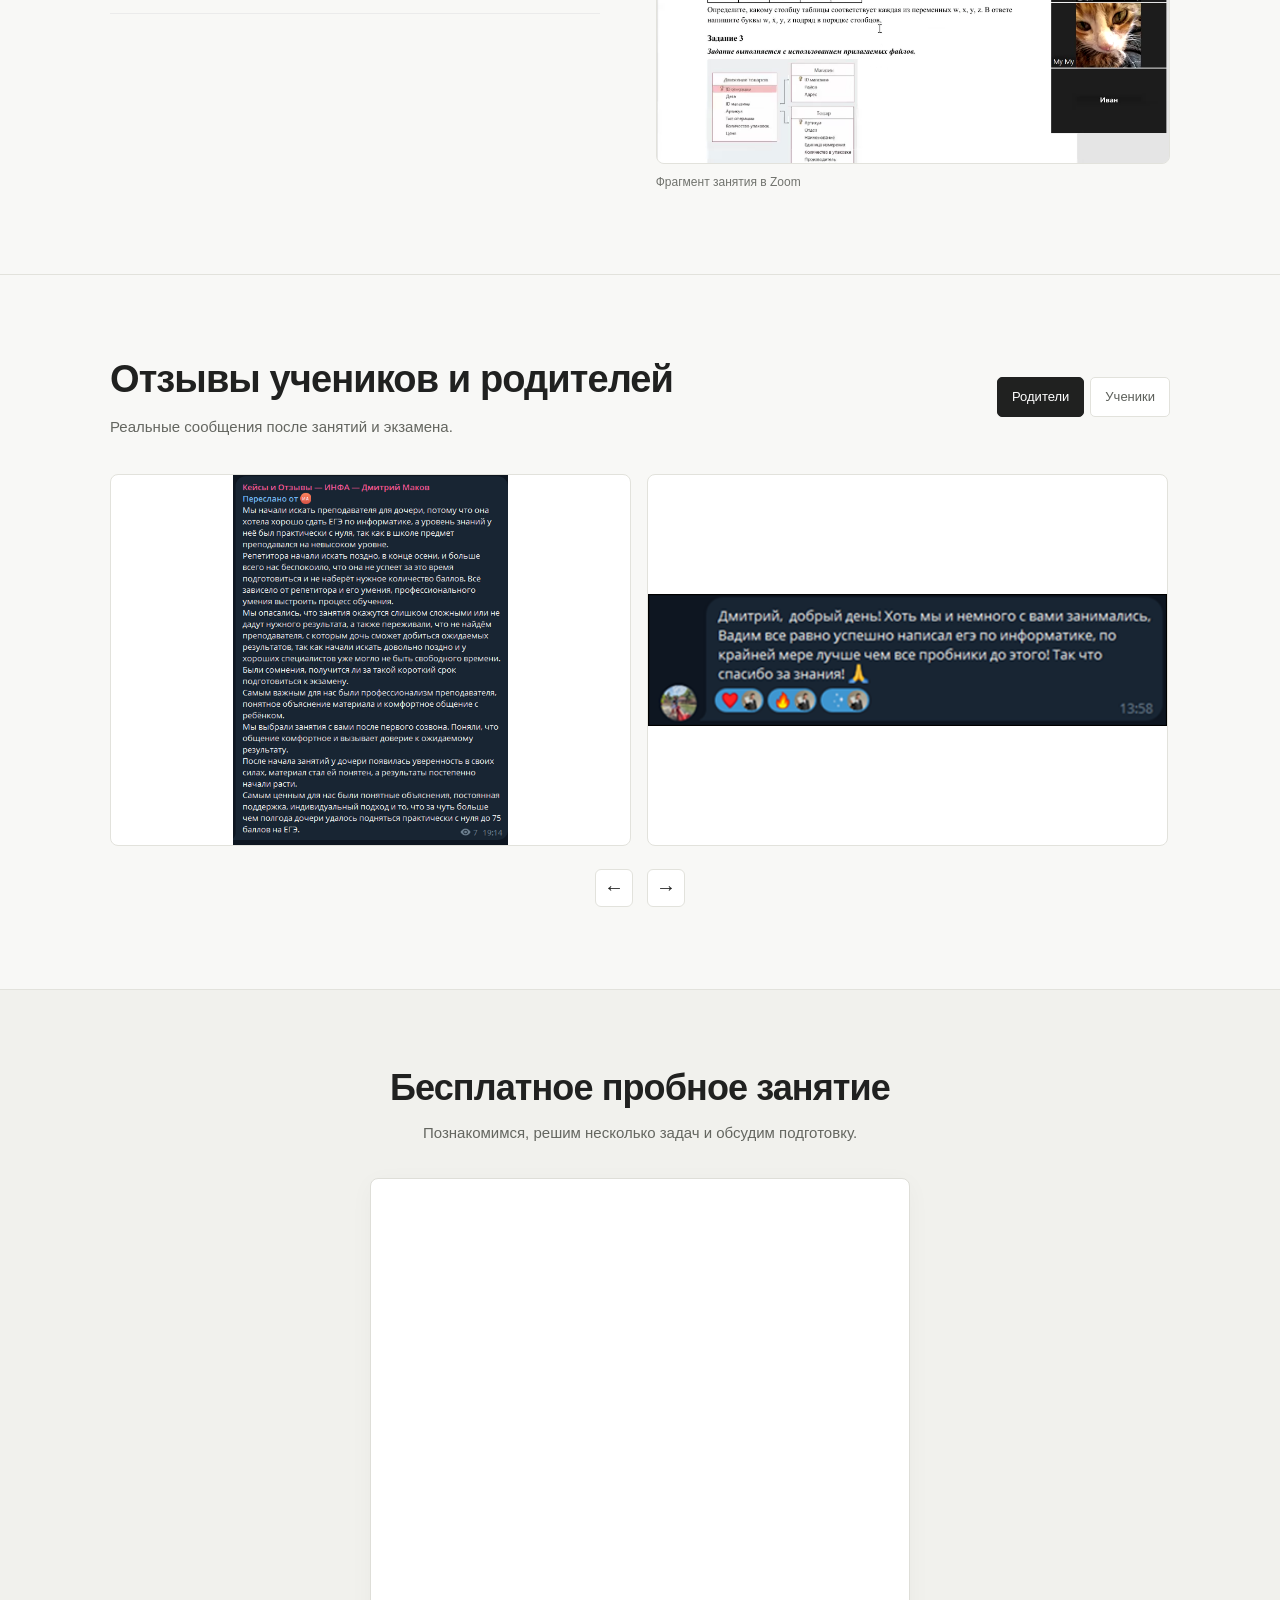
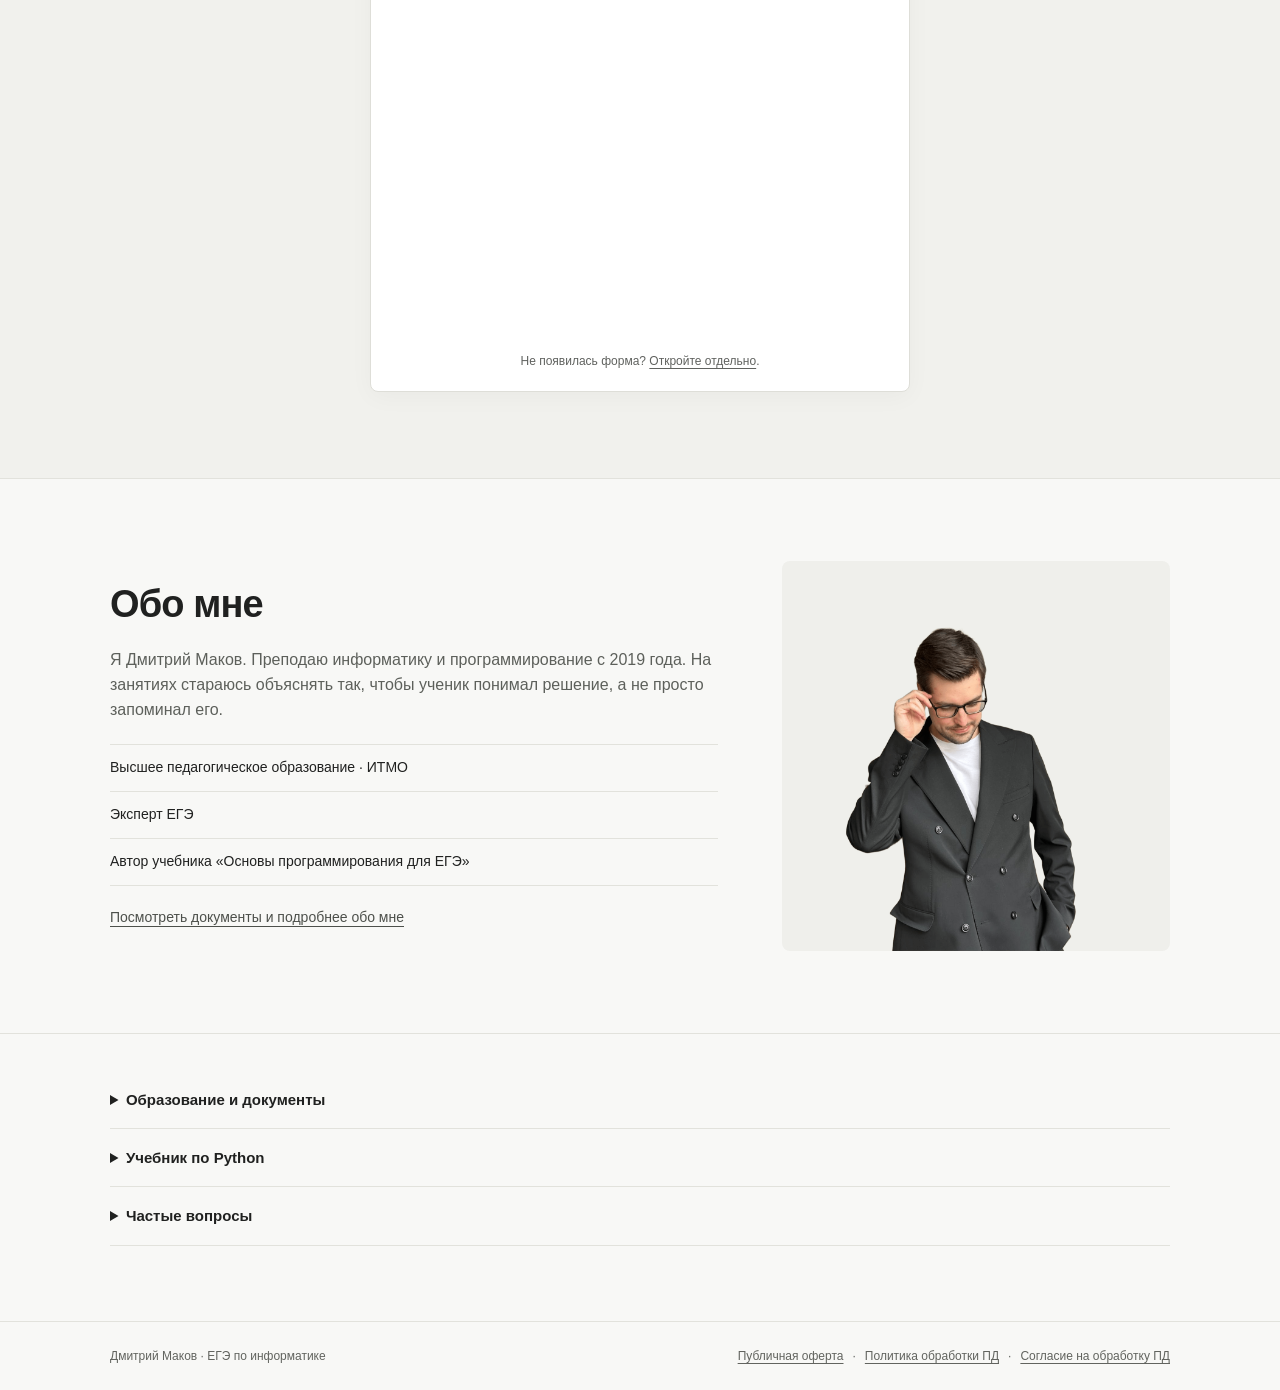
==== commit 501da701: "Fix student result image and add endless review slider and in-dialog result browsing" ====
--- a/index.html
+++ b/index.html
@@ -89,6 +89,15 @@
 .reviews-mobile-hint{display:none}
 @media(max-width:620px){.review-slide{flex-basis:100%;min-height:170px}.review-slide img{max-height:410px}.reviews-mobile-hint{display:block;text-align:center;color:var(--sub);font-size:12px;margin:10px 0 0}.proof-story{grid-template-columns:1fr;gap:12px}.proof-image{max-height:48vh}.proof-student{margin-bottom:8px}}
 @media(prefers-reduced-motion:reduce){.reviews-track{scroll-behavior:auto}}
+
+/* Листание результатов без закрытия модального окна. */
+.proof-actions{display:flex;gap:12px;justify-content:space-between;align-items:center;margin:18px 0 0;border-top:1px solid var(--line);padding-top:17px}
+.proof-action{border:1px solid var(--line);border-radius:6px;background:#fff;color:var(--ink);min-height:42px;padding:10px 14px;font-size:13px;font-weight:600}
+.proof-action:hover{background:#eeeeea}
+.proof-action:focus-visible{outline:2px solid #353734;outline-offset:2px}
+.reviews-controls{gap:14px}
+.reviews-arrow:disabled{opacity:1;cursor:pointer}
+@media(max-width:620px){.proof-actions{gap:8px}.proof-action{min-height:40px;padding:9px 11px;font-size:12px}}
 </style>
 <!-- YANDEX-METRIKA:START -->
 <script>
@@ -114,7 +123,7 @@
 <header class="topbar"><div class="wrap navinner"><a class="identity" href="#top"><strong>Дмитрий Маков</strong><small>Преподаватель информатики</small></a><nav aria-label="Меню" class="navlinks"><a href="#results">Результаты</a><a href="#learning">Занятия</a><a href="#reviews">Отзывы</a><a class="btn" data-open-modal="" href="#trial">Записаться</a></nav></div></header>
 <main>
 <section class="hero" id="top"><div class="wrap"><div class="hero-cols"><div><div class="eyebrow">ЕГЭ по информатике · 10–11 класс</div><h1>Подготовка к ЕГЭ 2027 по информатике онлайн</h1><p>Разбираем сложные темы простым языком, много решаем и постепенно учимся справляться с заданиями самостоятельно. Python — с нуля.</p><a class="btn" data-open-modal="" href="#trial">Записаться на бесплатное пробное</a><div class="micro">Первое занятие бесплатно</div></div><div class="portrait"><img alt="Дмитрий Маков" data-asset="" src="assets/hero/hero.png"/></div></div><div class="stats"><div class="stat"><strong>81 балл</strong><span>Средний результат учеников в 2026 г.</span></div><div class="stat"><strong>100 баллов</strong><span>Лучший результат</span></div><div class="stat"><strong>С 2019 года</strong><span>Готовлю к экзаменам</span></div></div></div></section>
-<section class="section" id="results"><div class="wrap"><div class="section-head"><h2 class="section-title">Результаты учеников</h2><p class="sec-note">Нажмите на балл, чтобы увидеть подтверждение результата.</p></div><div class="score-row"><button aria-label="Показать подтверждение результата 100 баллов" class="score" data-image="assets/results/result-100.png" data-score="100" data-student="Иван" data-start="С 10 класса, уже хорошо владел программированием." data-result="100 баллов. Поступил на бюджет в Москву." type="button"><strong>100</strong><span>баллов</span></button><button aria-label="Показать подтверждение результата 90 баллов" class="score" data-image="assets/results/result-90-light.png" data-score="90" data-student="Мария" data-start="Начала подготовку в сентябре 11 класса, имела сильную базу программирования." data-result="90 баллов. Поступила на бюджет в Москву." type="button"><strong>90</strong><span>баллов</span></button><button aria-label="Показать подтверждение результата 88 баллов" class="score" data-image="assets/results/result-88-light.png" data-score="88" data-student="Михаил" data-start="Программированием занимался с 10 класса, к ЕГЭ готовился с сентября 11-го." data-result="88 баллов. Поступил на бюджет в Москву." type="button"><strong>88</strong><span>баллов</span></button><button aria-label="Показать подтверждение результата 78 баллов" class="score" data-image="assets/results/result-78-light.png" data-score="78" data-student="Данил" data-start="До подготовки уже уверенно программировал. К ЕГЭ готовился два месяца." data-result="78 баллов. Поступил на бюджет в вуз своего города." data-extra="assets/results/result-78-extra-light.png" type="button"><strong>78</strong><span>баллов</span></button><button aria-label="Показать подтверждение результата 75 баллов" class="score" data-image="assets/results/result-75-light.png" data-score="75" data-student="Анастасия" data-start="Начала готовиться к ЕГЭ осенью 11 класса." data-result="75 баллов. Поступила в вуз в Казани." type="button"><strong>75</strong><span>баллов</span></button><button aria-label="Показать подтверждение результата 72 баллов" class="score" data-image="assets/results/result-72-light.png" data-score="72" data-student="Вадим" data-start="Была средняя база программирования, готовился несколько месяцев." data-result="72 балла. Поступил в вуз в Москве." type="button"><strong>72</strong><span>балла</span></button></div></div></section>
+<section class="section" id="results"><div class="wrap"><div class="section-head"><h2 class="section-title">Результаты учеников</h2><p class="sec-note">Нажмите на балл, чтобы увидеть подтверждение результата.</p></div><div class="score-row"><button aria-label="Показать подтверждение результата 100 баллов" class="score" data-image="assets/results/result-100-light.png" data-score="100" data-student="Иван" data-start="С 10 класса, уже хорошо владел программированием." data-result="100 баллов. Поступил на бюджет в Москву." type="button"><strong>100</strong><span>баллов</span></button><button aria-label="Показать подтверждение результата 90 баллов" class="score" data-image="assets/results/result-90-light.png" data-score="90" data-student="Мария" data-start="Начала подготовку в сентябре 11 класса, имела сильную базу программирования." data-result="90 баллов. Поступила на бюджет в Москву." type="button"><strong>90</strong><span>баллов</span></button><button aria-label="Показать подтверждение результата 88 баллов" class="score" data-image="assets/results/result-88-light.png" data-score="88" data-student="Михаил" data-start="Программированием занимался с 10 класса, к ЕГЭ готовился с сентября 11-го." data-result="88 баллов. Поступил на бюджет в Москву." type="button"><strong>88</strong><span>баллов</span></button><button aria-label="Показать подтверждение результата 78 баллов" class="score" data-image="assets/results/result-78-light.png" data-score="78" data-student="Данил" data-start="До подготовки уже уверенно программировал. К ЕГЭ готовился два месяца." data-result="78 баллов. Поступил на бюджет в вуз своего города." type="button"><strong>78</strong><span>баллов</span></button><button aria-label="Показать подтверждение результата 75 баллов" class="score" data-image="assets/results/result-75-light.png" data-score="75" data-student="Анастасия" data-start="Начала готовиться к ЕГЭ осенью 11 класса." data-result="75 баллов. Поступила в вуз в Казани." type="button"><strong>75</strong><span>баллов</span></button><button aria-label="Показать подтверждение результата 72 баллов" class="score" data-image="assets/results/result-72-light.png" data-score="72" data-student="Вадим" data-start="Была средняя база программирования, готовился несколько месяцев." data-result="72 балла. Поступил в вуз в Москве." type="button"><strong>72</strong><span>балла</span></button></div></div></section>
 <section class="section" id="learning"><div class="wrap learning"><div><div class="section-head"><h2 class="section-title">Как проходят занятия</h2><p class="sec-note">Материалы, записи, домашние задания и пробники собраны в личном кабинете. Всё можно посмотреть и повторить.</p></div><ul class="learning-points"><li>Занятие — разбираем новую тему</li><li>Домашняя работа — закрепляем</li><li>Практика — учимся решать без подсказок</li><li>Пробник — проверяем результат</li></ul></div><div><div class="screenshot screenshot-zoom"><img alt="Фрагмент онлайн-занятия в Zoom: преподаватель, задания и участники" data-asset="" src="assets/learning/lesson-1.png" loading="lazy"/></div><p class="under-image">Фрагмент занятия в Zoom</p></div></div></section>
 <section class="section" id="reviews"><div class="wrap"><div class="section-head reviews-bar"><div><h2 class="section-title">Отзывы учеников и родителей</h2><p class="sec-note">Реальные сообщения после занятий и экзамена.</p></div><div class="tabs"><button aria-pressed="true" class="tab" data-group="parents" type="button">Родители</button><button aria-pressed="false" class="tab" data-group="students" type="button">Ученики</button></div></div><div class="reviews-slider" aria-label="Листаемые отзывы">
   <div class="reviews-track" id="reviews-track" tabindex="0" aria-label="Отзывы родителей — листайте по горизонтали">
@@ -123,13 +132,13 @@
     <div class="review-slide"><img src="assets/reviews/parent-3.png" alt="Отзыв родителя 3" loading="lazy" data-review-index="3"></div>
     <div class="review-slide"><img src="assets/reviews/parent-4.png" alt="Отзыв родителя 4" loading="lazy" data-review-index="4"></div>
   </div>
-  <div class="reviews-controls"><button class="reviews-arrow" id="reviews-prev" aria-label="Предыдущий отзыв" type="button">←</button><span id="reviews-counter" aria-live="polite">1–2 из 4</span><button class="reviews-arrow" id="reviews-next" aria-label="Следующий отзыв" type="button">→</button></div>
+  <div class="reviews-controls"><button class="reviews-arrow" id="reviews-prev" aria-label="Предыдущий отзыв" type="button">←</button><button class="reviews-arrow" id="reviews-next" aria-label="Следующий отзыв" type="button">→</button></div>
   <p class="reviews-mobile-hint">На телефоне листайте отзывы пальцем</p>
 </div></div></section>
 <section class="trial" id="trial"><div class="wrap"><h2 class="section-title">Бесплатное пробное занятие</h2><p class="sec-note">Познакомимся, решим несколько задач и обсудим подготовку.</p><div class="formdemo real-form" id="signup-form"><iframe frameborder="0" height="740" loading="lazy" referrerpolicy="strict-origin-when-cross-origin" scrolling="auto" src="https://dmprokids.s20.online/common/1/form/draw?id=1&amp;lead_source_id=3&amp;baseColor=111111&amp;borderRadius=6&amp;css=https%3A%2F%2Fmakof.ru%2Falfa-form.css%3Fv%3Dwarm5" title="Записаться на бесплатное пробное занятие" width="100%"></iframe><p class="form-fallback">Не появилась форма? <a href="https://dmprokids.s20.online/common/1/form/draw?id=1&amp;lead_source_id=3&amp;baseColor=111111&amp;borderRadius=6&amp;css=https%3A%2F%2Fmakof.ru%2Falfa-form.css%3Fv%3Dwarm5" rel="noopener noreferrer" target="_blank">Откройте отдельно</a>.</p></div></div></section>
 <section class="section" id="about"><div class="wrap about about-with-photo"><div class="about-copy"><h2 class="section-title">Обо мне</h2><p>Я Дмитрий Маков. Преподаю информатику и программирование с 2019 года. На занятиях стараюсь объяснять так, чтобы ученик понимал решение, а не просто запоминал его.</p><div class="facts"><div>Высшее педагогическое образование · ИТМО</div><div>Эксперт ЕГЭ</div><div>Автор учебника «Основы программирования для ЕГЭ»</div></div><a class="tiny-link" href="#extras">Посмотреть документы и подробнее обо мне</a></div><div class="about-photo"><img src="assets/about/about.png" alt="Дмитрий Маков, преподаватель информатики" loading="lazy" width="960" height="1280"/></div></div></section>
 <section class="extras" id="extras"><div class="wrap">
-<details><summary>Образование и документы</summary><div class="extra-docs"><a href="assets/credentials/itmo-diploma.png" rel="noopener" target="_blank"><img alt="Диплом Университета ИТМО" loading="lazy" src="assets/credentials/itmo-diploma.png"/><span>Диплом ИТМО</span></a><a href="assets/credentials/ege-expert-training.jpg" rel="noopener" target="_blank"><img alt="Удостоверение ФИПИ" loading="lazy" src="assets/credentials/ege-expert-training.jpg"/><span>Подготовка экспертов ЕГЭ</span></a></div></details>
+<details><summary>Образование и документы</summary><div class="extra-docs"><a href="assets/credentials/itmo-diploma.png" rel="noopener" target="_blank"><img alt="Диплом Университета ИТМО" loading="lazy" src="assets/credentials/itmo-diploma.png"/><span>Диплом ИТМО</span></a><a href="assets/credentials/ege-expert-training.png" rel="noopener" target="_blank"><img alt="Удостоверение ФИПИ" loading="lazy" src="assets/credentials/ege-expert-training.png"/><span>Подготовка экспертов ЕГЭ</span></a></div></details>
 <details><summary>Учебник по Python</summary><div class="extra-book"><img alt="Обложка учебника по Python" loading="lazy" src="assets/book/book-cover.png"/><p>«Основы программирования для ЕГЭ: Python 3 с нуля» — объяснения и практика для самостоятельной подготовки.</p></div></details>
 <details><summary>Частые вопросы</summary><div class="extra-faq"><p><strong>Можно начинать с нуля?</strong> Да, Python можно освоить в процессе подготовки.</p><p><strong>Что делать, если пропустили занятие?</strong> Записи и материалы сохраняются в личном кабинете.</p><p><strong>Пробное действительно бесплатное?</strong> Да, оно ни к чему не обязывает.</p></div></details>
 </div></section>
@@ -139,22 +148,121 @@
 <div aria-label="Подтверждение результата" aria-modal="true" class="modal proof-modal" hidden="" id="proof-modal" role="dialog"><div class="modalbox"><button aria-label="Закрыть" class="close" id="close-proof">×</button><h3 id="proof-header">Результат по ЕГЭ</h3>
 <p class="proof-student" id="proof-student"></p>
 <div class="proof-story"><div><strong>До подготовки</strong><p id="proof-start"></p></div><div><strong>Результат</strong><p id="proof-result"></p></div></div><img alt="Скриншот результата ЕГЭ" class="proof-image" id="proof-image" loading="lazy"/><img class="proof-image proof-extra" id="proof-extra" alt="Дополнительное подтверждение результата" hidden />
-<p class="proof-caption">Подтверждение результата ученика</p></div></div>
+<p class="proof-caption">Подтверждение результата ученика</p>
+<nav class="proof-actions" aria-label="Переключение результатов">
+  <button type="button" class="proof-action" id="proof-prev" aria-label="Предыдущий результат">← Предыдущий</button>
+  <button type="button" class="proof-action" id="proof-next" aria-label="Следующий результат">Следующий →</button>
+</nav></div></div>
 <script>
-const modal=document.getElementById('modal');const proof=document.getElementById('proof-modal');function closeAll(){modal.hidden=true;proof.hidden=true;document.body.classList.remove('noscroll')}document.querySelectorAll('[data-open-modal]').forEach(a=>a.addEventListener('click',e=>{e.preventDefault();modal.hidden=false;document.body.classList.add('noscroll');const frame=modal.querySelector('iframe[data-src]');if(frame&&!frame.src)frame.src=frame.dataset.src}));document.getElementById('close-modal').addEventListener('click',closeAll);document.getElementById('close-proof').addEventListener('click',closeAll);[modal,proof].forEach(el=>el.addEventListener('click',e=>{if(e.target===el)closeAll()}));document.addEventListener('keydown',e=>{if(e.key==='Escape')closeAll()});document.querySelectorAll('.score').forEach(b=>b.addEventListener('click',()=>{document.getElementById('proof-header').textContent=b.dataset.score+' баллов по ЕГЭ';document.getElementById('proof-student').textContent=b.dataset.student||'';document.getElementById('proof-start').textContent=b.dataset.start||'';document.getElementById('proof-result').textContent=b.dataset.result||'';const img=document.getElementById('proof-image');img.src=b.dataset.image;img.alt='Подтверждение результата '+b.dataset.score+' баллов';const extra=document.getElementById('proof-extra');if(b.dataset.extra){extra.src=b.dataset.extra;extra.hidden=false}else{extra.hidden=true;extra.removeAttribute('src')}proof.hidden=false;document.body.classList.add('noscroll')}));
-
-const reviewTrack=document.getElementById('reviews-track');const reviewSlides=Array.from(reviewTrack.querySelectorAll('.review-slide'));const reviewCounter=document.getElementById('reviews-counter');const reviewPrev=document.getElementById('reviews-prev');const reviewNext=document.getElementById('reviews-next');
-function reviewVisible(){return window.matchMedia('(max-width:620px)').matches?1:2}
-function reviewStep(){const a=reviewSlides[0];return a?(a.getBoundingClientRect().width+parseFloat(getComputedStyle(reviewTrack).gap||0)):0}
-function reviewIndex(){const step=reviewStep();return step?Math.max(0,Math.min(3,Math.round(reviewTrack.scrollLeft/step))):0}
-function refreshReviewControls(){const first=reviewIndex(),visible=reviewVisible();reviewCounter.textContent=(first+1)+'–'+Math.min(4,first+visible)+' из 4';if(visible===1)reviewCounter.textContent=(first+1)+' из 4';reviewPrev.disabled=first===0;reviewNext.disabled=first>=4-visible}
-function scrollReviews(dir){const current=reviewIndex();const step=reviewStep();if(!step)return;const max=4-reviewVisible();const next=Math.max(0,Math.min(max,current+dir));reviewTrack.scrollTo({left:next*step,behavior:'smooth'});}
-reviewPrev.addEventListener('click',()=>scrollReviews(-1));reviewNext.addEventListener('click',()=>scrollReviews(1));
-let reviewRaf=0;reviewTrack.addEventListener('scroll',()=>{cancelAnimationFrame(reviewRaf);reviewRaf=requestAnimationFrame(refreshReviewControls)},{passive:true});
-window.addEventListener('resize',refreshReviewControls,{passive:true});
-reviewTrack.addEventListener('keydown',e=>{if(e.key==='ArrowRight'||e.key==='ArrowLeft'){e.preventDefault();scrollReviews(e.key==='ArrowRight'?1:-1)}});
-document.querySelectorAll('.tab').forEach(button=>button.addEventListener('click',()=>{document.querySelectorAll('.tab').forEach(b=>b.setAttribute('aria-pressed',String(b===button)));const type=button.dataset.group==='parents'?'parent':'student';reviewSlides.forEach((slide,i)=>{const img=slide.querySelector('img');img.src='assets/reviews/'+type+'-'+(i+1)+'.png';img.alt='Отзыв '+(type==='parent'?'родителя':'ученика')+' '+(i+1)});reviewTrack.setAttribute('aria-label','Отзывы '+(type==='parent'?'родителей':'учеников')+' — листайте по горизонтали');reviewTrack.scrollTo({left:0,behavior:'instant'});refreshReviewControls()}));
-refreshReviewControls();
+const modal=document.getElementById('modal');const proof=document.getElementById('proof-modal');function closeAll(){modal.hidden=true;proof.hidden=true;document.body.classList.remove('noscroll')}document.querySelectorAll('[data-open-modal]').forEach(a=>a.addEventListener('click',e=>{e.preventDefault();modal.hidden=false;document.body.classList.add('noscroll');const frame=modal.querySelector('iframe[data-src]');if(frame&&!frame.src)frame.src=frame.dataset.src}));document.getElementById('close-modal').addEventListener('click',closeAll);document.getElementById('close-proof').addEventListener('click',closeAll);[modal,proof].forEach(el=>el.addEventListener('click',e=>{if(e.target===el)closeAll()}));document.addEventListener('keydown',e=>{if(e.key==='Escape')closeAll()});const resultButtons=Array.from(document.querySelectorAll('#results .score'));
+let activeResultIndex=0;
+function showResult(index){
+  if(!resultButtons.length)return;
+  activeResultIndex=(index+resultButtons.length)%resultButtons.length;
+  const b=resultButtons[activeResultIndex];
+  document.getElementById('proof-header').textContent=b.dataset.score+' баллов по ЕГЭ';
+  document.getElementById('proof-student').textContent=b.dataset.student||'';
+  document.getElementById('proof-start').textContent=b.dataset.start||'';
+  document.getElementById('proof-result').textContent=b.dataset.result||'';
+  const img=document.getElementById('proof-image');
+  img.src=b.dataset.image;img.alt='Подтверждение результата '+b.dataset.score+' баллов';
+  const extra=document.getElementById('proof-extra');
+  if(b.dataset.extra){extra.src=b.dataset.extra;extra.hidden=false}else{extra.hidden=true;extra.removeAttribute('src')}
+  proof.hidden=false;document.body.classList.add('noscroll');
+  proof.querySelector('.modalbox').scrollTop=0;
+}
+resultButtons.forEach((b,i)=>b.addEventListener('click',()=>showResult(i)));
+document.getElementById('proof-prev').addEventListener('click',()=>showResult(activeResultIndex-1));
+document.getElementById('proof-next').addEventListener('click',()=>showResult(activeResultIndex+1));
+document.addEventListener('keydown',e=>{
+ if(proof.hidden||e.altKey||e.ctrlKey||e.metaKey)return;
+ if(e.key==='ArrowRight'||e.key==='ArrowLeft'){
+  e.preventDefault();showResult(activeResultIndex+(e.key==='ArrowRight'?1:-1));
+ }
+});
+let proofTouchX=0,proofTouchY=0;
+const proofImage=document.getElementById('proof-image');
+proofImage.addEventListener('touchstart',e=>{const t=e.changedTouches[0];proofTouchX=t.screenX;proofTouchY=t.screenY},{passive:true});
+proofImage.addEventListener('touchend',e=>{
+ const t=e.changedTouches[0],dx=t.screenX-proofTouchX,dy=t.screenY-proofTouchY;
+ if(Math.abs(dx)>65&&Math.abs(dx)>Math.abs(dy)*1.3)showResult(activeResultIndex+(dx<0?1:-1));
+},{passive:true});
+
+// ДОБАВЛЕНИЕ ОТЗЫВОВ: загрузите новые изображения в assets/reviews/ и
+// допишите их имена в нужный массив. Количество и листание подстроятся автоматически.
+const REVIEW_IMAGES={
+  parents:['parent-1.png','parent-2.png','parent-3.png','parent-4.png'],
+  students:['student-1.png','student-2.png','student-3.png','student-4.png']
+};
+const reviewTrack=document.getElementById('reviews-track');
+const reviewPrev=document.getElementById('reviews-prev');
+const reviewNext=document.getElementById('reviews-next');
+let activeReviewGroup='parents',activeReviewCount=0,reviewEndTimer=0;
+function reviewStep(){
+  const slide=reviewTrack.querySelector('.review-slide');
+  if(!slide)return 0;
+  const css=getComputedStyle(reviewTrack);
+  return slide.getBoundingClientRect().width+(parseFloat(css.columnGap)||parseFloat(css.gap)||0);
+}
+function reviewAt(index,smooth=false){
+ const step=reviewStep();if(!step)return;
+ reviewTrack.scrollTo({left:index*step,behavior:smooth?'smooth':'instant'});
+}
+function reviewPosition(){const step=reviewStep();return step?Math.round(reviewTrack.scrollLeft/step):0}
+function normalizeReviews(){
+  if(!activeReviewCount)return;
+  const n=activeReviewCount,index=reviewPosition();
+  if(index<n){reviewAt(index+n)}
+  else if(index>=2*n){reviewAt(index-n)}
+}
+function buildReviews(group){
+  activeReviewGroup=group;
+  const files=REVIEW_IMAGES[group]||[];
+  activeReviewCount=files.length;
+  reviewTrack.replaceChildren();
+  if(!files.length){reviewPrev.hidden=true;reviewNext.hidden=true;return}
+  reviewPrev.hidden=false;reviewNext.hidden=false;
+  // Три одинаковых набора дают бесконечное листание со свайпом.
+  const fragment=document.createDocumentFragment();
+  for(let repetition=0;repetition<3;repetition++){
+    files.forEach((file,index)=>{
+      const slide=document.createElement('div');slide.className='review-slide';
+      if(repetition!==1)slide.setAttribute('aria-hidden','true');
+      const img=document.createElement('img');img.loading='lazy';
+      img.src='assets/reviews/'+file;
+      img.alt='Отзыв '+(group==='parents'?'родителя ':'ученика ')+(index+1);
+      slide.append(img);fragment.append(slide);
+    });
+  }
+  reviewTrack.append(fragment);
+  reviewTrack.setAttribute('aria-label','Отзывы '+(group==='parents'?'родителей':'учеников')+' — листайте по горизонтали');
+  requestAnimationFrame(()=>reviewAt(activeReviewCount));
+}
+function scrollReviews(direction){
+ const pos=reviewPosition();
+ reviewAt(pos+direction,true);
+}
+reviewPrev.addEventListener('click',()=>scrollReviews(-1));
+reviewNext.addEventListener('click',()=>scrollReviews(1));
+reviewTrack.addEventListener('scroll',()=>{
+  clearTimeout(reviewEndTimer);
+  reviewEndTimer=setTimeout(normalizeReviews,160);
+},{passive:true});
+reviewTrack.addEventListener('scrollend',normalizeReviews,{passive:true});
+reviewTrack.addEventListener('keydown',e=>{
+  if(e.key==='ArrowRight'||e.key==='ArrowLeft'){
+   e.preventDefault();scrollReviews(e.key==='ArrowRight'?1:-1);
+  }
+});
+window.addEventListener('resize',()=>{
+  clearTimeout(reviewEndTimer);
+  reviewEndTimer=setTimeout(()=>reviewAt(activeReviewCount),200);
+},{passive:true});
+document.querySelectorAll('.tab').forEach(button=>button.addEventListener('click',()=>{
+ document.querySelectorAll('.tab').forEach(b=>b.setAttribute('aria-pressed',String(b===button)));
+ buildReviews(button.dataset.group);
+}));
+buildReviews(activeReviewGroup);
 
 // Keep a graceful mockup whenever original site assets are not available in the preview environment.
 document.querySelectorAll('[data-asset]').forEach(img=>{const set=()=>{if(img.naturalWidth>0){img.style.display='block';img.parentElement.classList.add('loaded')}else{img.style.display='none';img.parentElement.classList.remove('loaded')}};img.addEventListener('load',set);img.addEventListener('error',set);if(img.complete)set()});
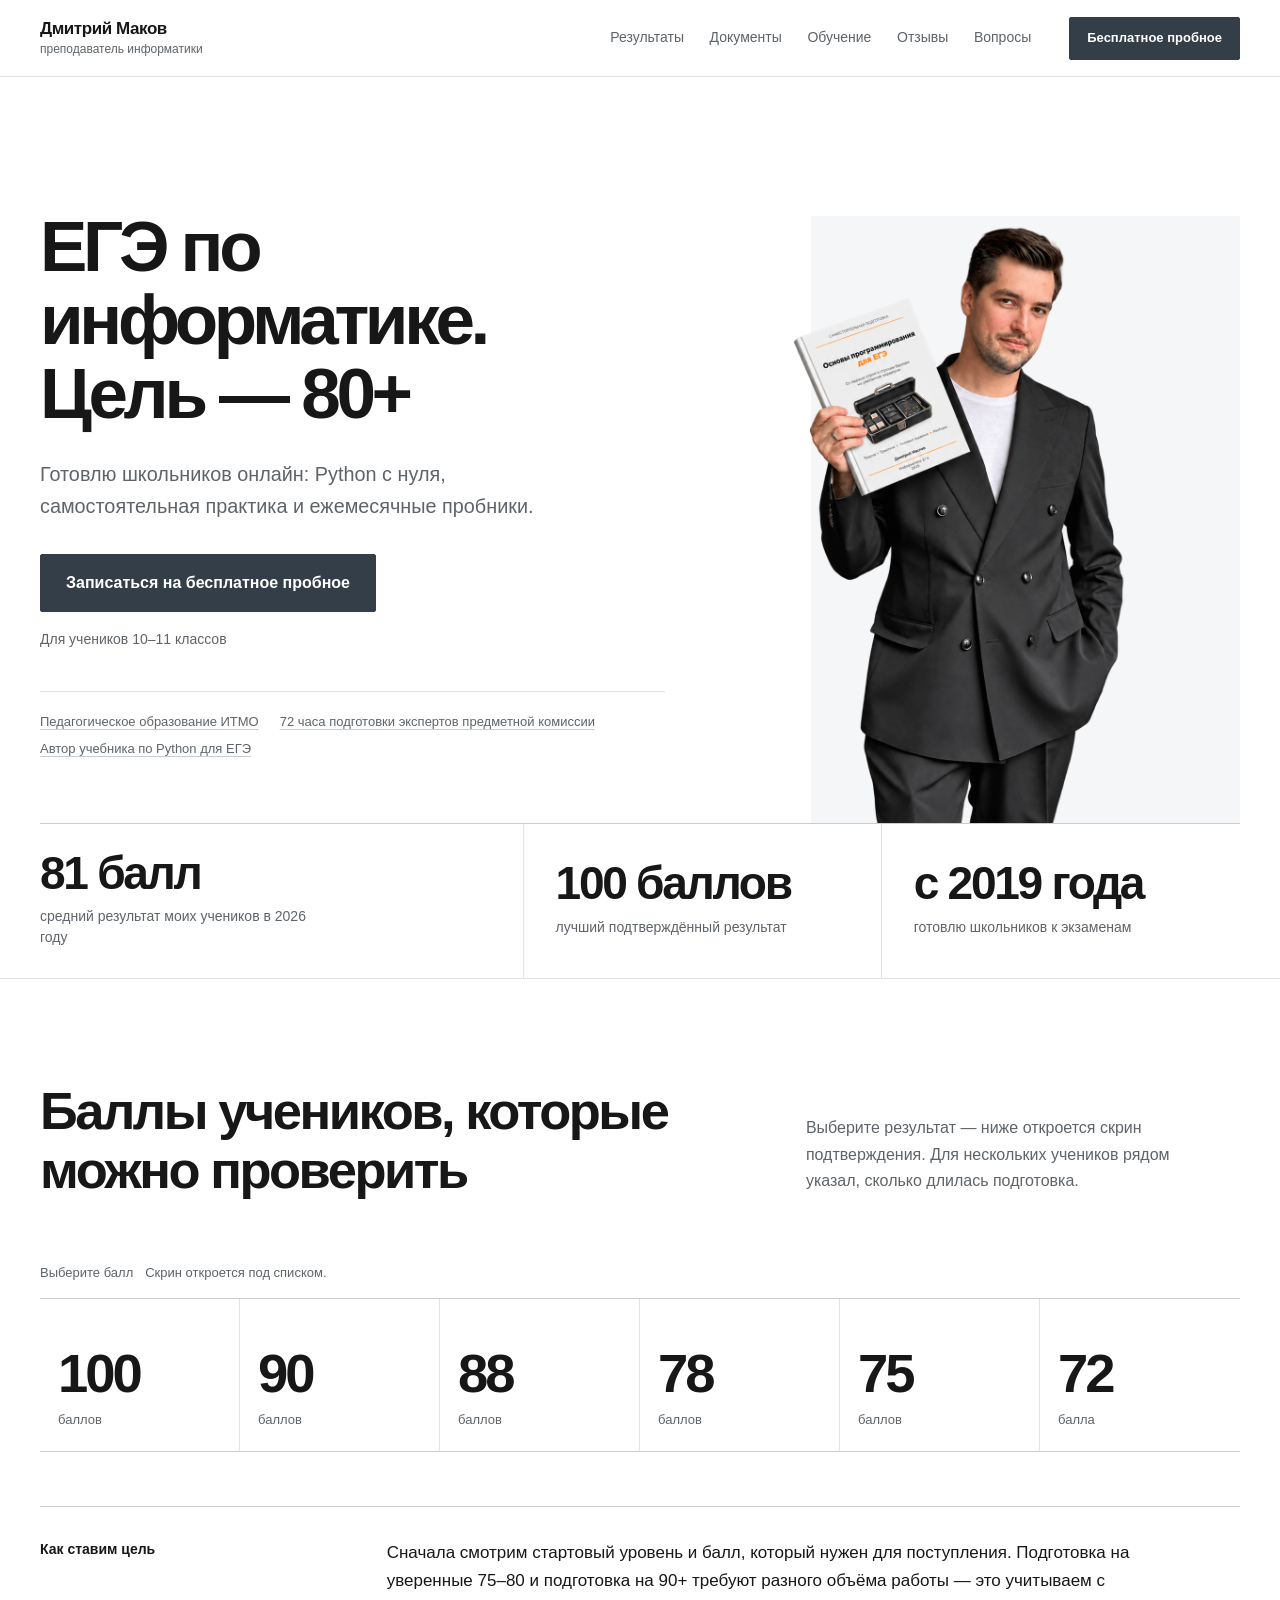
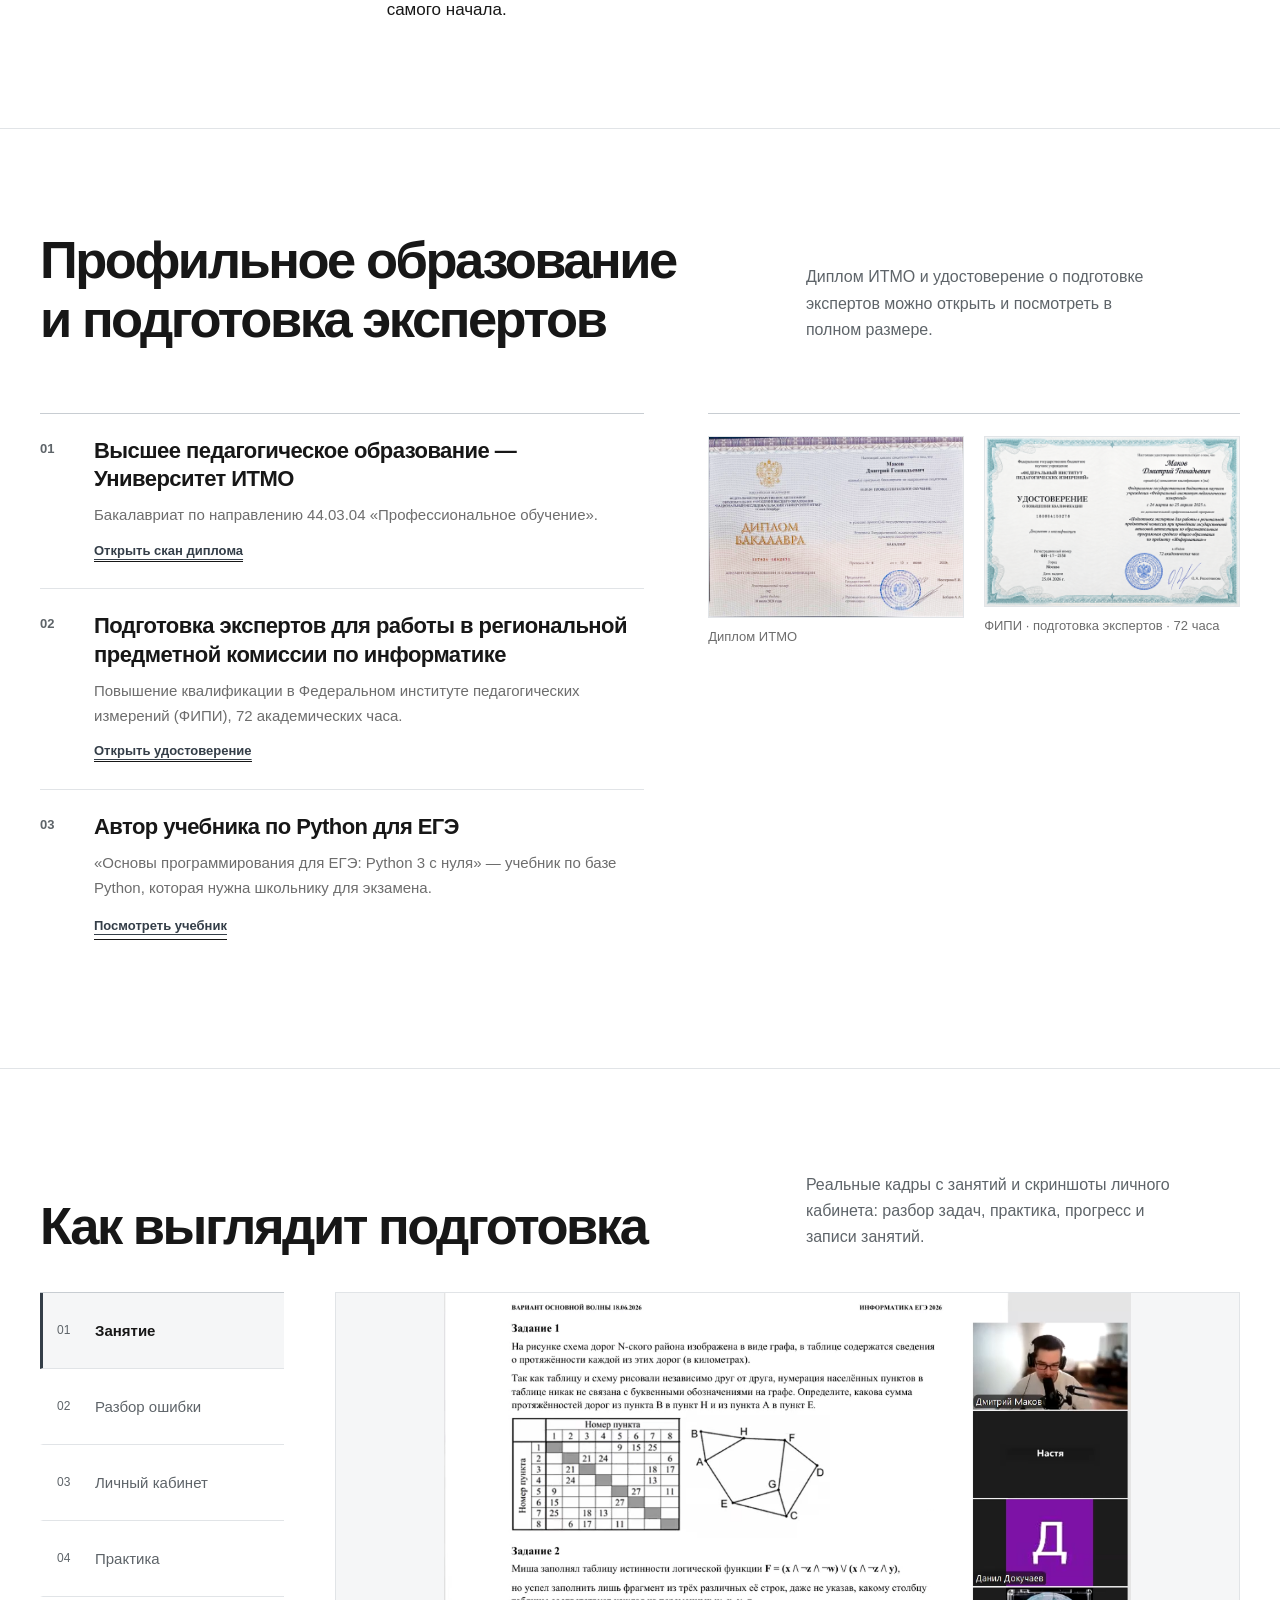
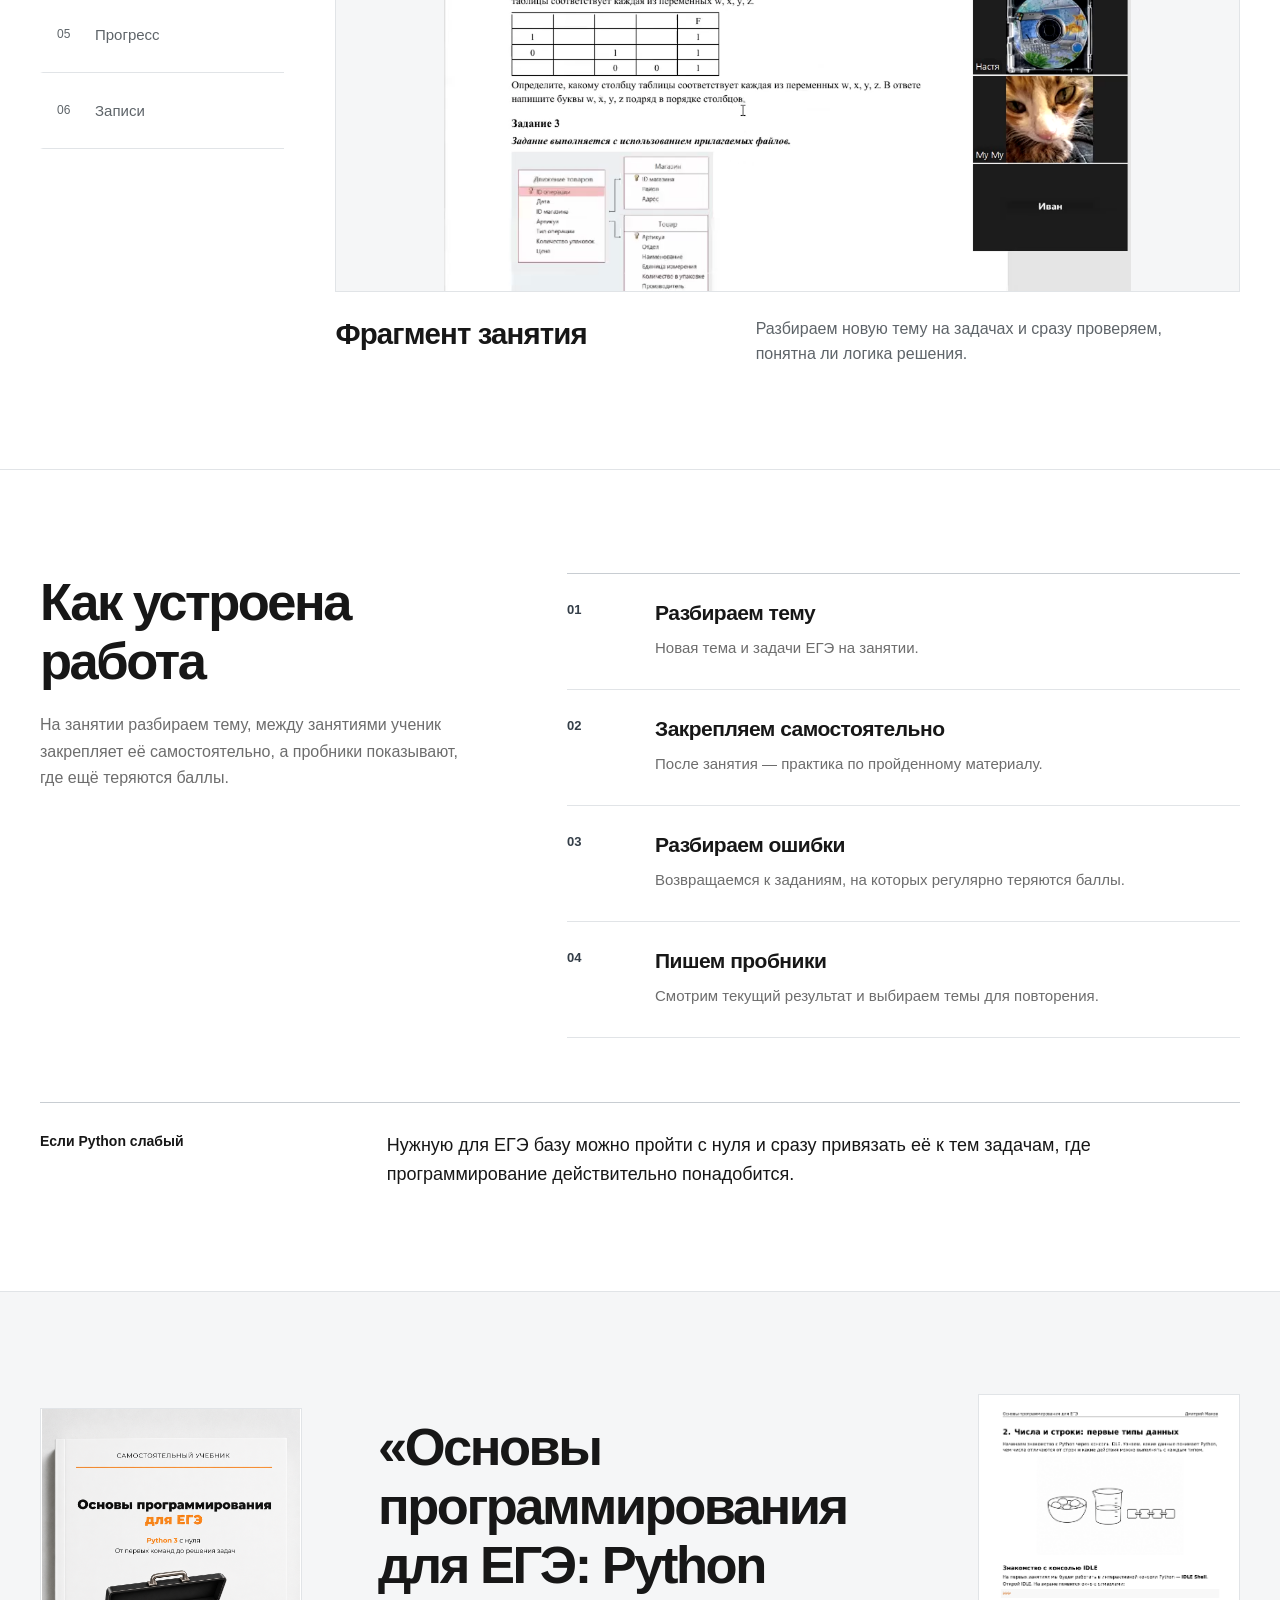
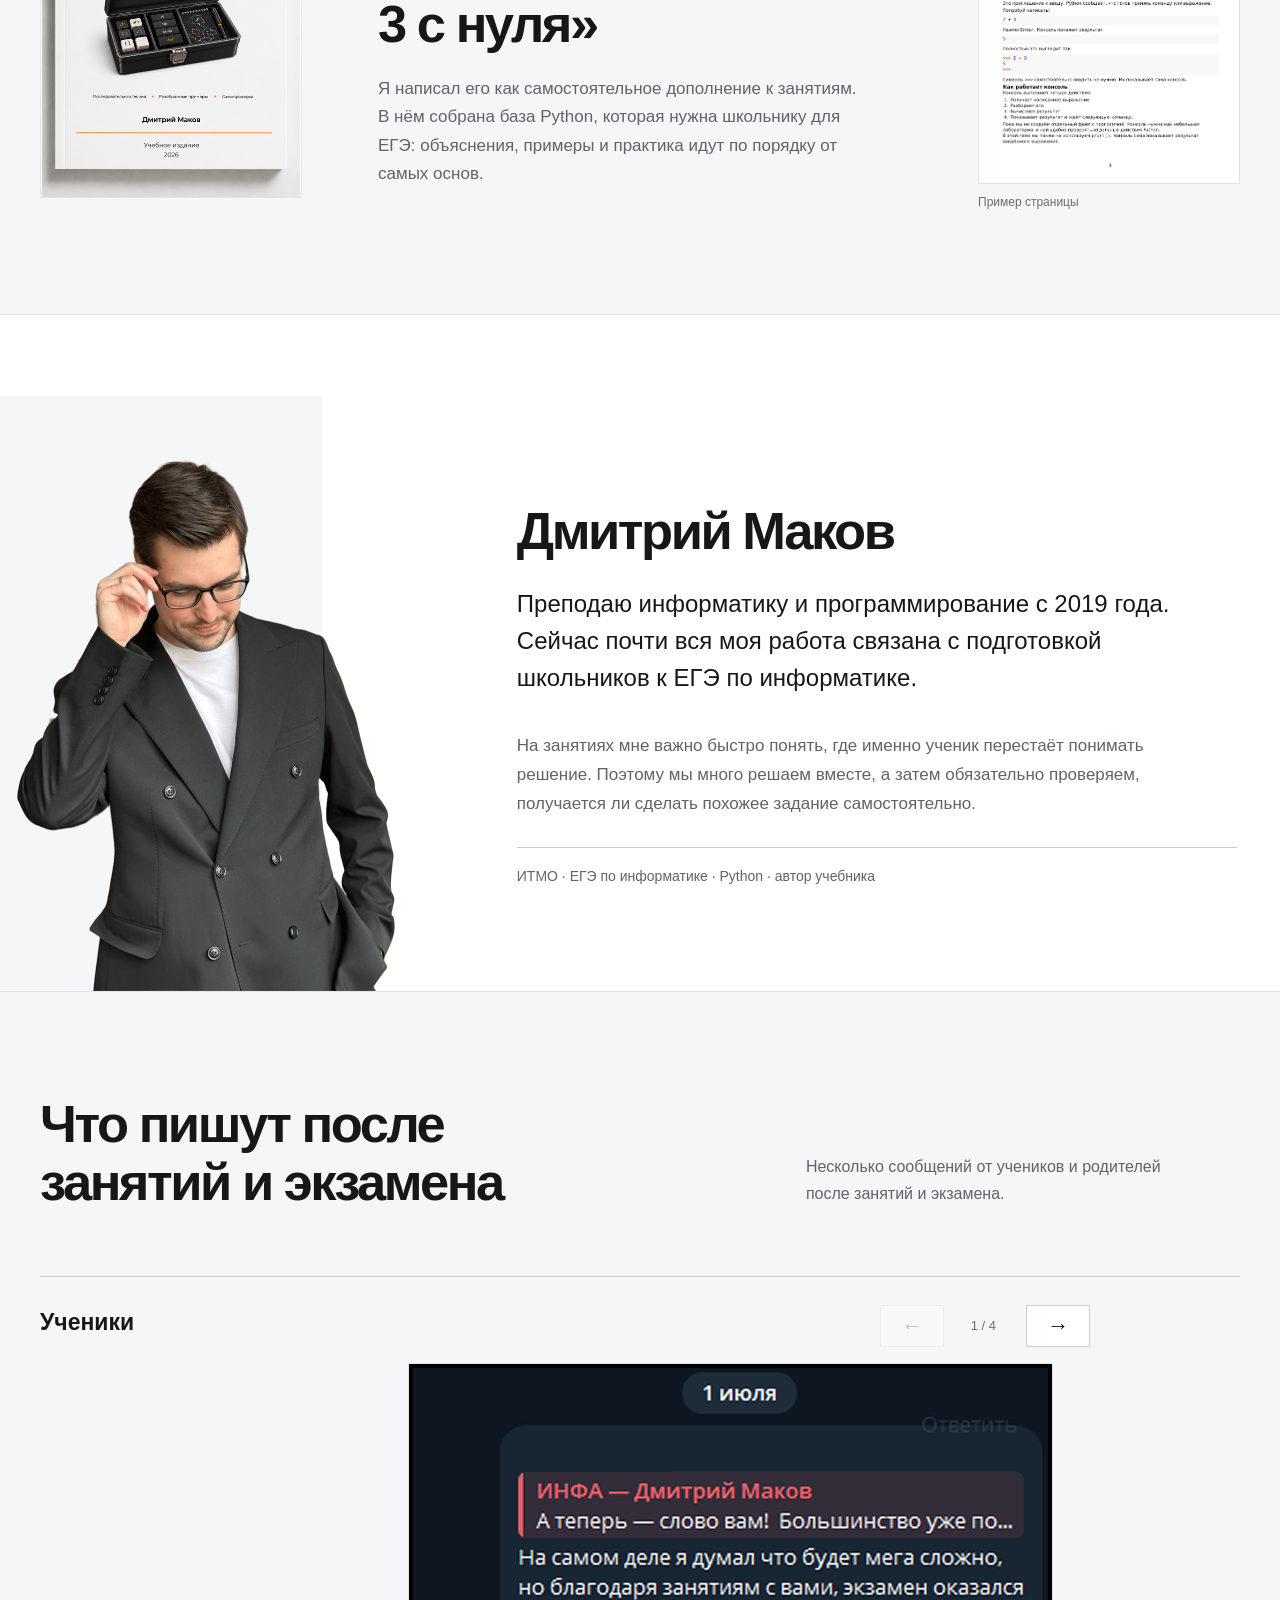
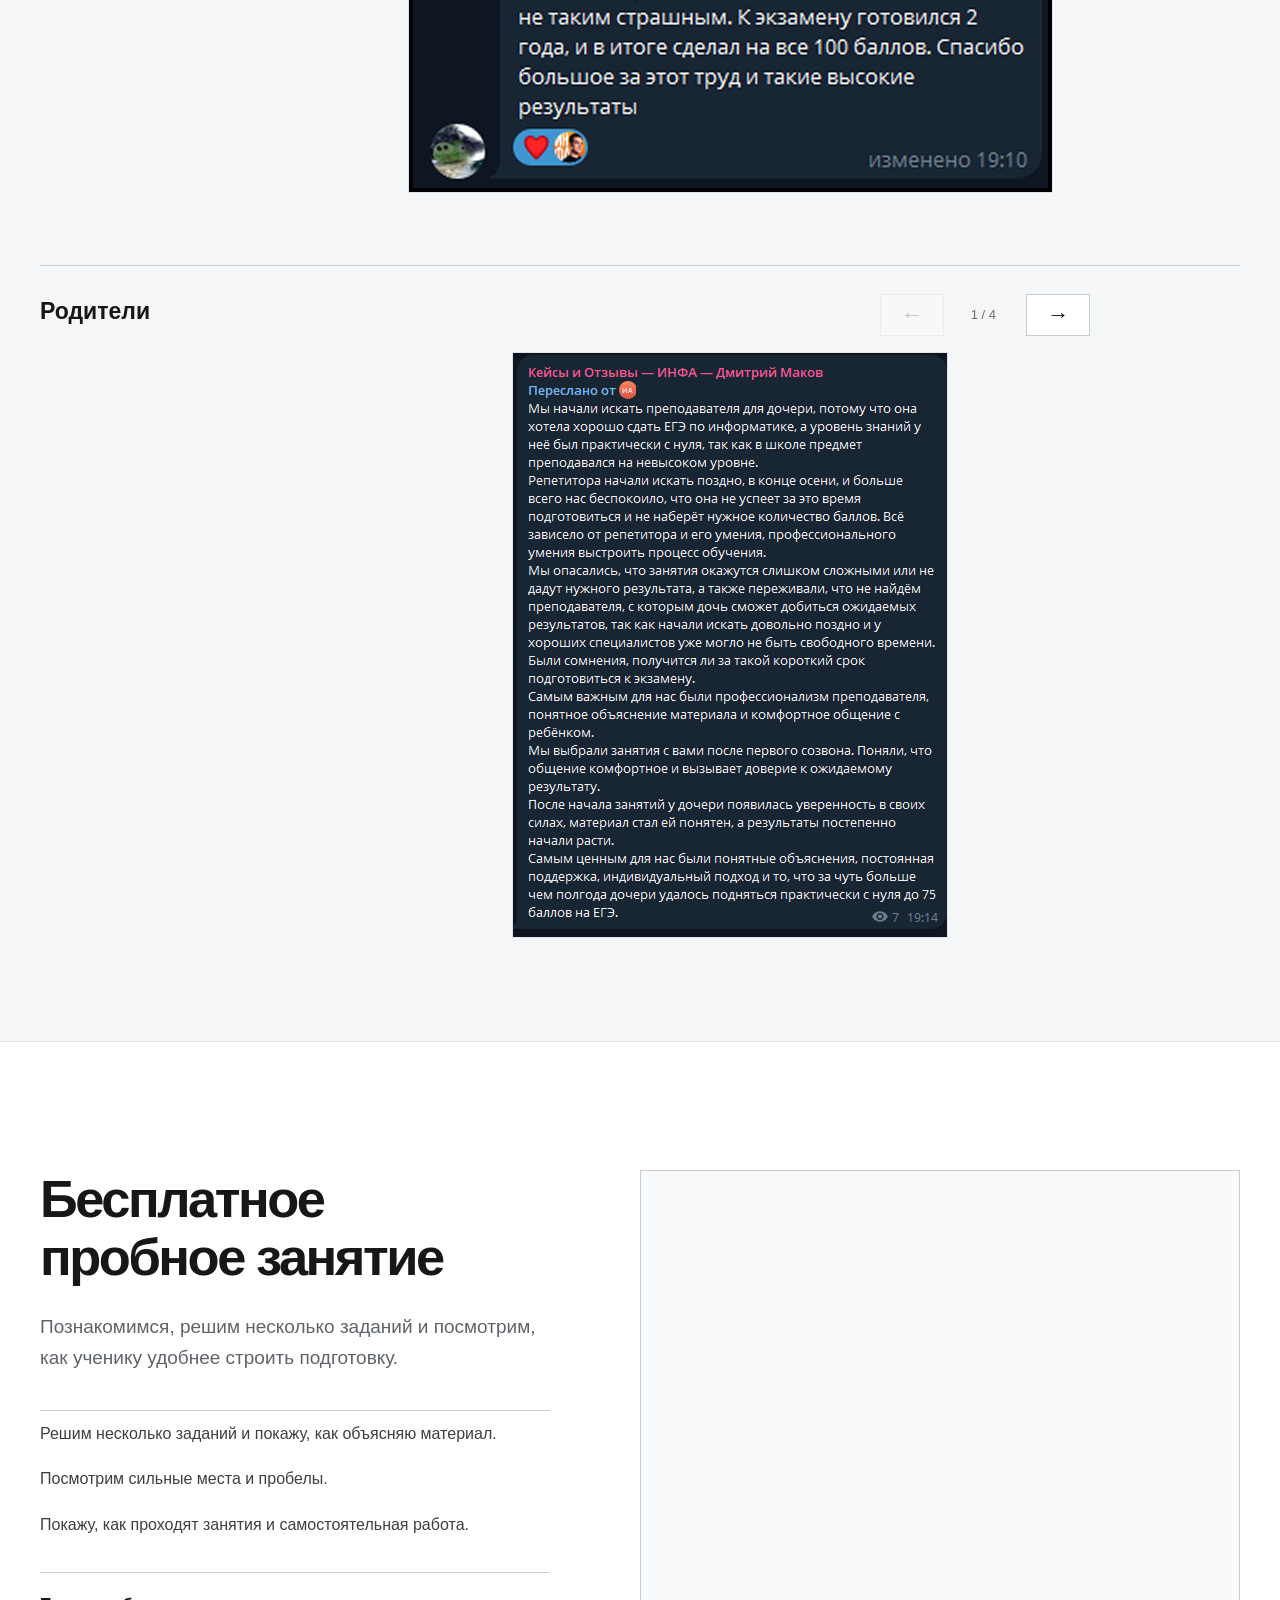
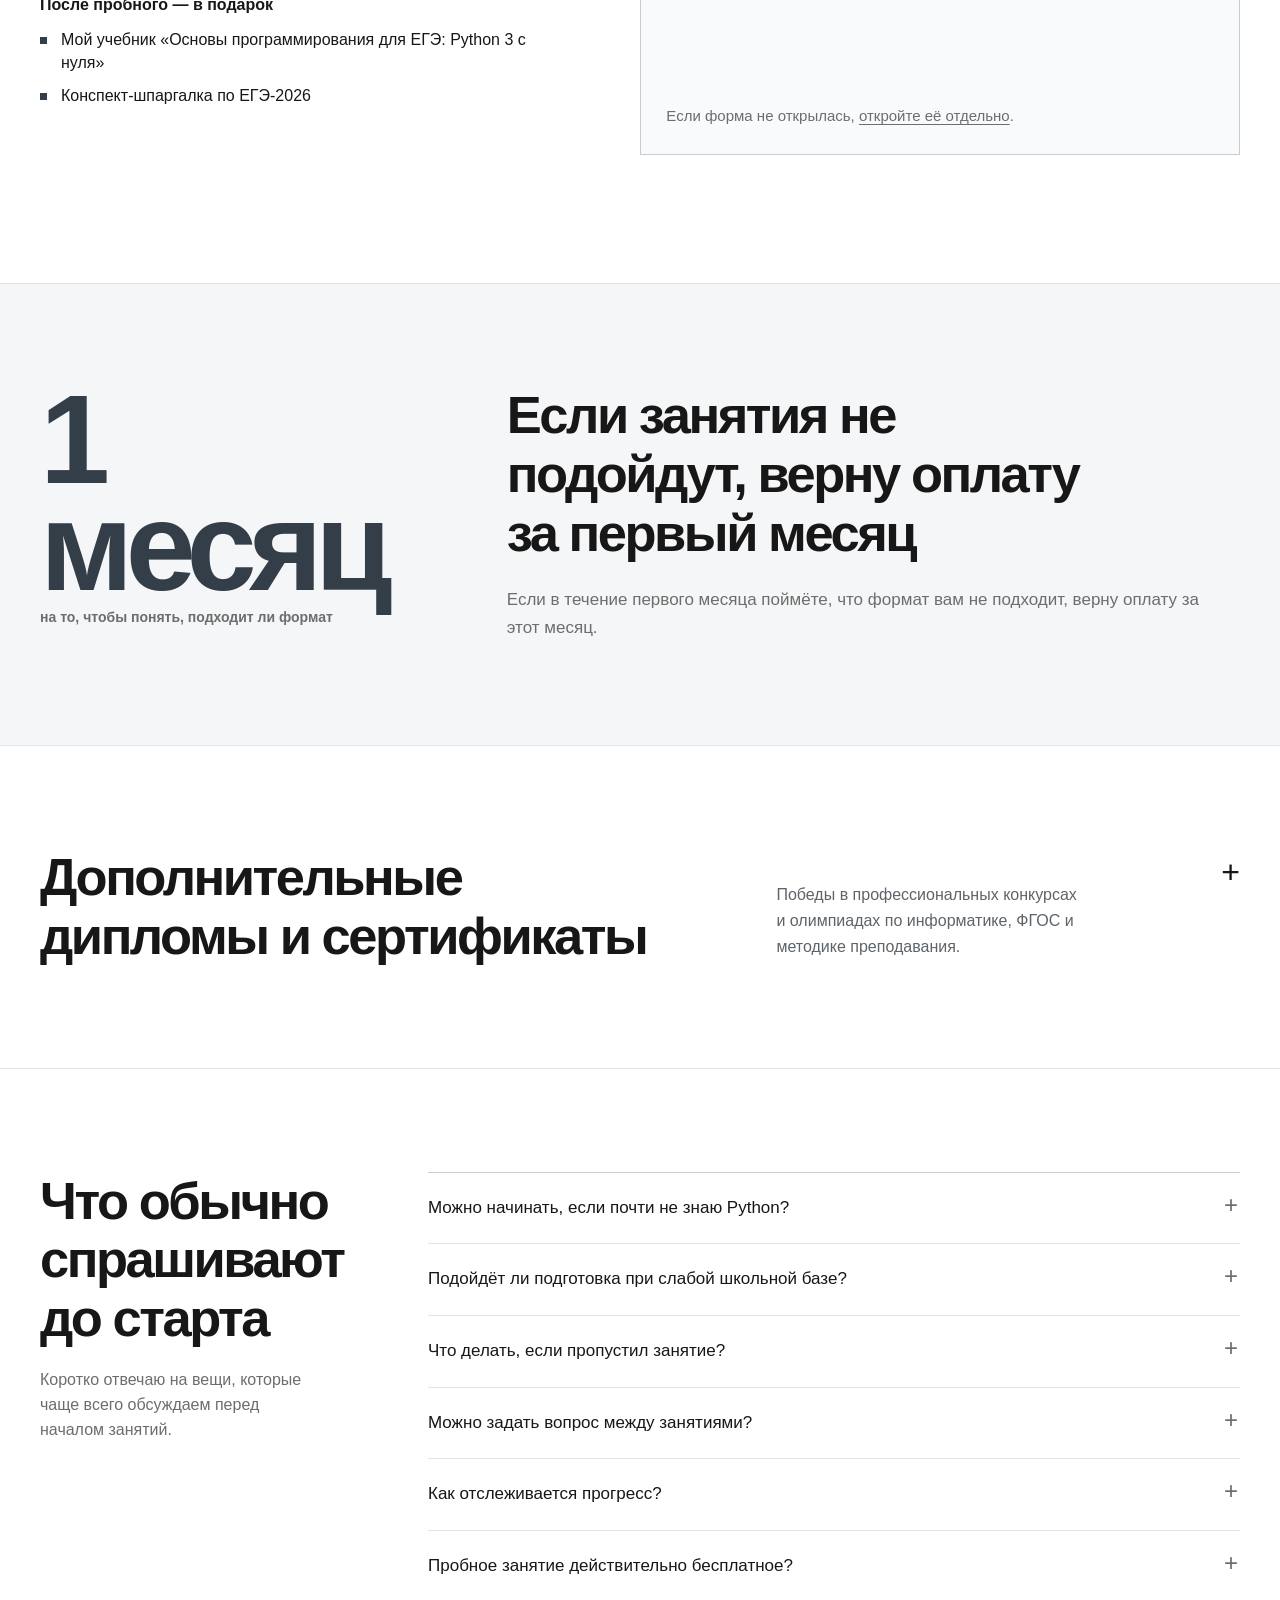
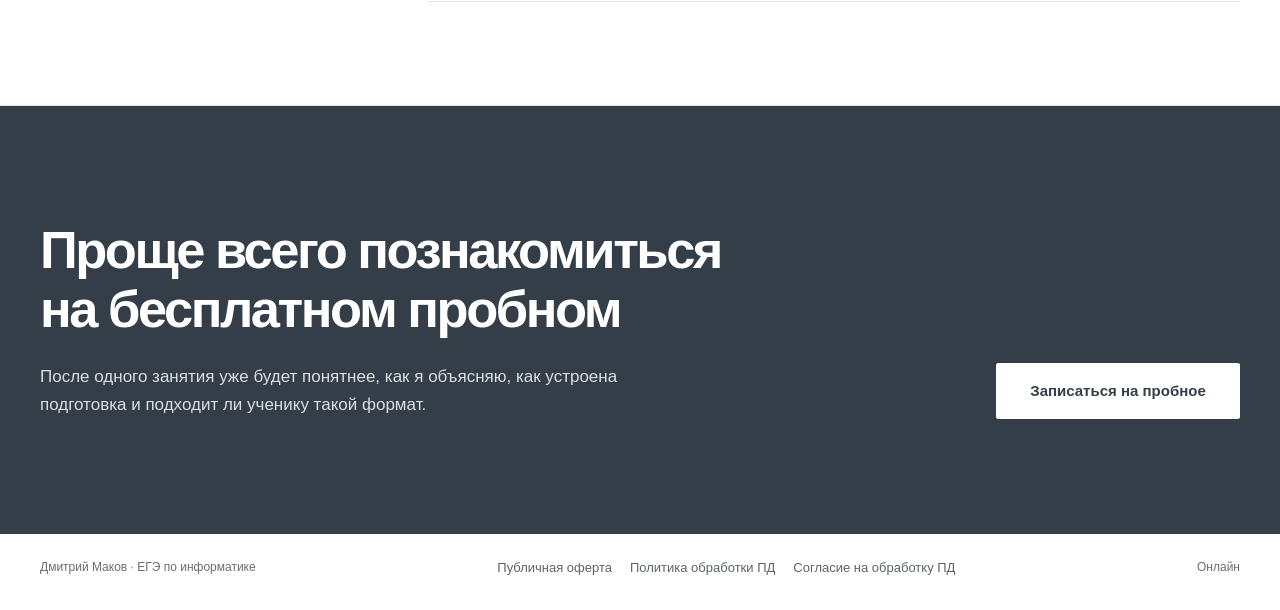
==== commit 01f267d7: "Design: prioritise verified results and concise hero" ====
--- a/index.html
+++ b/index.html
@@ -1,106 +1,173 @@
-<!DOCTYPE html>
-
+<!doctype html>
 <html lang="ru">
 <head>
-<meta charset="utf-8"/><meta content="width=device-width,initial-scale=1" name="viewport"/><meta content="https://makof.ru/assets/og/og-preview-v2.jpg" property="og:image"/><meta content="https://makof.ru/" property="og:url"/><meta content="Онлайн-подготовка к ЕГЭ. Результаты учеников и бесплатное пробное занятие." property="og:description"/><meta content="ЕГЭ по информатике — Дмитрий Маков" property="og:title"/><meta content="website" property="og:type"/>
-<link href="favicon.png" rel="icon" type="image/png"/>
-<meta content="a87080eaedd76cc9" name="yandex-verification"/>
-<meta content="#f8f8f6" name="theme-color"/>
-<meta content="index,follow,max-image-preview:large,max-snippet:-1" name="robots"/>
-<link href="https://makof.ru/" rel="canonical"/>
-<meta content="Подготовка к ЕГЭ по информатике онлайн для 10–11 классов. Реальные результаты учеников, материалы, отзывы и бесплатное пробное занятие." name="description"/>
-<title>Дмитрий Маков — подготовка к ЕГЭ по информатике</title>
-<style>
-:root{--ink:#202120;--sub:#60625f;--line:#e2e2dc;--soft:#f1f1ed;--paper:#f8f8f6;--max:1060px}
-*{box-sizing:border-box}html{scroll-behavior:smooth}body{margin:0;background:var(--paper);color:var(--ink);font:16px/1.55 Arial,Helvetica,sans-serif}button,input{font:inherit}a{color:inherit;text-decoration:none}button{cursor:pointer}
-.wrap{width:min(var(--max),calc(100% - 64px));margin:auto}.topbar{border-bottom:1px solid var(--line);background:var(--paper)}.navinner{min-height:88px;display:flex;align-items:center;justify-content:space-between;gap:24px}.identity{display:flex;flex-direction:column;gap:0;white-space:nowrap}.identity strong{font-size:19px;line-height:1.3;letter-spacing:-.5px}.identity small{font-size:12px;color:var(--sub)}.navlinks{display:flex;align-items:center;gap:29px}.navlinks a:not(.btn){font-size:13px;color:#353634}.navlinks a:hover{text-decoration:underline;text-underline-offset:5px}.btn{display:inline-flex;align-items:center;justify-content:center;background:var(--ink);color:white;border:1px solid var(--ink);border-radius:6px;font-size:14px;font-weight:700;min-height:48px;padding:11px 21px;transition:background .2s,transform .2s}.btn:hover{background:#353734;transform:translateY(-1px)}.btn.outline{background:white;color:var(--ink)}.btn.outline:hover{background:#eeeeea}.navlinks .btn{min-height:40px;font-size:13px;padding:9px 17px}
-.hero{padding:76px 0 58px}.hero-cols{display:grid;grid-template-columns:minmax(0,1.3fr) minmax(280px,.9fr);gap:84px;align-items:center}.eyebrow{font-size:13px;font-weight:700;color:#676963;letter-spacing:.015em}.hero h1{font-size:clamp(36px,4.4vw,56px);line-height:1.13;letter-spacing:-2px;font-weight:700;margin:18px 0 20px}.hero p{color:#5d605b;font-size:17px;max-width:530px;line-height:1.67;margin:0 0 28px}.hero .micro{font-size:13px;color:#70736d;margin-top:13px}.portrait{height:420px;border-radius:8px;overflow:hidden;background:#ecece7;position:relative;display:flex;justify-content:center;align-items:center}.portrait img{width:100%;height:100%;object-fit:contain;object-position:center bottom;display:block;position:relative;z-index:1}.portrait::after{content:attr(data-fallback);display:flex;position:absolute;inset:0;align-items:center;justify-content:center;text-align:center;color:#80827d;font-size:14px;letter-spacing:.1px;padding:22px;background:#ecece7}.portrait.loaded::after{display:none}
-.stats{display:grid;grid-template-columns:repeat(3,minmax(0,1fr));border-top:1px solid var(--line);border-bottom:1px solid var(--line);margin-top:65px}.stat{padding:23px 14px 24px}.stat:first-child{padding-left:0}.stat+.stat{border-left:1px solid var(--line);padding-left:32px}.stat strong{display:block;font-size:31px;line-height:1.2;letter-spacing:-1px;margin-bottom:5px}.stat span{font-size:13px;color:#62645f}
-.section{padding:82px 0;border-bottom:1px solid var(--line)}.section-title{font-size:clamp(28px,3vw,38px);line-height:1.2;letter-spacing:-.9px;margin:0 0 12px;font-weight:700}.sec-note{color:#646660;font-size:15px;margin:0;max-width:660px}.section-head{margin-bottom:35px}.score-row{display:flex;flex-wrap:wrap;gap:10px}.score{border:1px solid var(--line);background:#fdfdfc;border-radius:6px;flex:1 1 115px;min-width:105px;max-width:185px;padding:20px 12px 18px;text-align:center;transition:background .15s,border-color .15s}.score:hover{background:#eeeeeb;border-color:#c9cbc4}.score strong{display:block;font-size:39px;line-height:1.1;letter-spacing:-1.7px}.score span{display:block;font-size:12px;color:#62645f;margin-top:6px}.tiny-link{display:inline-block;font-size:14px;color:#4d504b;text-decoration:underline;text-underline-offset:4px;margin-top:21px}
-.learning{display:grid;grid-template-columns:1fr 1.05fr;gap:56px;align-items:start}.learning .section-head{margin:0}.learning-points{margin:23px 0 0;list-style:none;padding:0;color:#4d504b;font-size:15px}.learning-points li{padding:9px 0;border-bottom:1px solid #ebebeb}.learning-points li:first-child{border-top:1px solid #e5e5df}.screenshot{background:#efefec;border:1px solid var(--line);border-radius:8px;overflow:hidden;min-height:265px;position:relative}.screenshot>img{width:100%;height:auto;display:block;position:relative;z-index:1;min-height:265px;object-fit:cover}.screenshot::after{content:attr(data-fallback);position:absolute;inset:0;display:flex;align-items:center;justify-content:center;padding:32px;text-align:center;color:#80827d;font-size:14px}.screenshot.loaded::after{display:none}.under-image{font-size:12px;color:#71736e;margin:9px 0 0}
-.reviews-bar{display:flex;align-items:center;justify-content:space-between;gap:20px}.tabs{display:flex;gap:6px}.tab{border:1px solid var(--line);background:#fff;color:#5d605b;font-size:13px;padding:9px 14px;border-radius:5px}.tab[aria-pressed="true"]{background:var(--ink);color:white;border-color:var(--ink)}.reviews-body{display:grid;grid-template-columns:1fr 1fr;gap:20px}.review-shot{border:1px solid var(--line);border-radius:7px;background:#fdfdfc;min-height:245px;position:relative;overflow:hidden}.review-shot img{width:100%;height:100%;max-height:330px;object-fit:contain;position:relative;z-index:1;display:block}.review-shot::after{content:attr(data-fallback);position:absolute;inset:0;display:flex;align-items:center;justify-content:center;color:#80827d;text-align:center;font-size:14px}.review-shot.loaded::after{display:none}
-.trial{text-align:center;background:#f1f1ed;border-bottom:1px solid var(--line);padding:76px 0 86px}.trial .section-title{font-size:36px}.trial .sec-note{margin:auto}.formdemo{width:min(490px,100%);margin:30px auto 0;padding:28px 30px;border:1px solid #deded8;border-radius:8px;text-align:left;background:white;box-shadow:0 7px 24px rgba(0,0,0,.025)}.formdemo h3{font-size:19px;margin:0 0 3px;text-align:center}.formdemo .help{text-align:center;color:#737570;font-size:13px;margin:0 0 23px}.field{display:block;font-size:13px;font-weight:600;margin:15px 0 0}.field input{display:block;width:100%;min-height:45px;border:1px solid #d5d6d0;border-radius:4px;background:#fff;padding:12px;font-size:14px;margin-top:7px;outline:none}.field input:focus{border-color:var(--ink)}.field input::placeholder{color:#999b95}.check{display:flex;gap:9px;align-items:flex-start;font-size:11px;line-height:1.45;color:#62645f;margin:19px 0 22px}.check input{margin:2px 0 0}.formdemo .btn{width:100%}.demo-label{font-size:12px;color:#80827d;text-align:center;margin:12px 0 0}
-.about{display:grid;grid-template-columns:1fr 1.2fr;gap:70px;align-items:start}.about p{color:#5d605b;max-width:680px;margin:0 0 16px}.facts{font-size:14px;border-top:1px solid var(--line);margin-top:22px}.facts>div{padding:12px 0;border-bottom:1px solid var(--line)}.extras{padding:37px 0 75px}.extras details{border-bottom:1px solid var(--line);padding:17px 0}.extras summary{font-size:15px;font-weight:600;cursor:pointer}.extras p{color:#62645f;font-size:14px;max-width:630px}.foot{border-top:1px solid var(--line);padding:25px 0;font-size:12px;color:#62645f}.foot .wrap{display:flex;justify-content:space-between;gap:20px;flex-wrap:wrap}.foot a{text-decoration:underline;text-underline-offset:3px}
-.modal[hidden]{display:none}.modal{position:fixed;inset:0;z-index:30;background:rgba(28,29,27,.54);display:flex;align-items:center;justify-content:center;padding:25px}.modalbox{position:relative;width:min(560px,100%);max-height:min(90vh,820px);overflow-y:auto;border-radius:9px;background:#fdfdfc;padding:28px}.modalbox .formdemo{margin:15px auto 0;box-shadow:none}.close{position:absolute;right:18px;top:10px;background:transparent;border:0;font-size:28px;line-height:1.2;color:#333;padding:6px 9px}.modalbox .modalnote{text-align:center;color:#5d605b;font-size:13px;margin:8px 0 0}body.noscroll{overflow:hidden}
-@media(max-width:820px){.wrap{width:min(var(--max),calc(100% - 40px))}.navlinks{gap:18px}.navlinks a:not(.btn){display:none}.hero-cols{gap:35px}.hero{padding-top:55px}.hero h1{font-size:40px;letter-spacing:-1.4px}.portrait{height:350px}.learning{gap:25px}.about{gap:40px}}
-@media(max-width:620px){.wrap{width:calc(100% - 36px)}.navinner{min-height:72px}.identity strong{font-size:16px}.identity small{font-size:11px}.navlinks .btn{font-size:12px;padding:8px 13px;min-height:37px}.hero{padding:40px 0 45px}.hero-cols{display:flex;flex-direction:column;align-items:stretch;gap:30px}.hero h1{font-size:37px;margin:12px 0 16px;line-height:1.14;letter-spacing:-1.2px}.hero p{font-size:15px;line-height:1.6;margin-bottom:20px}.portrait{height:310px;max-width:350px;width:100%;margin:auto}.stats{margin-top:33px;gap:0}.stat{padding:17px 8px}.stat+.stat{padding-left:13px}.stat strong{font-size:25px}.stat span{font-size:11px;line-height:1.4;display:block}.section{padding:56px 0}.section-head{margin-bottom:23px}.section-title{font-size:29px}.score-row{gap:8px}.score{min-width:calc((100% - 16px)/3);flex:0 0 calc((100% - 16px)/3);padding:17px 7px}.score strong{font-size:33px}.learning,.about{display:block}.learning .screenshot{margin-top:28px}.reviews-bar{align-items:start;flex-direction:column}.reviews-body{gap:12px}.review-shot{min-height:190px}.trial{padding:58px 0 70px}.trial .section-title{font-size:28px}.formdemo{padding:23px 20px}.about p{font-size:15px}.modal{padding:12px}.modalbox{max-height:calc(100vh - 24px);padding:42px 9px 16px}.modalbox .formdemo{border:0;padding:12px 15px 18px;margin:0}.foot .wrap{flex-direction:column}}
-@media(prefers-reduced-motion:reduce){html{scroll-behavior:auto}.btn{transition:none}}
-
-/* Subtle, readable warm-white & graphite visual system. No decorative effects. */
-::selection{background:#dcded5;color:#202120}
-:focus-visible{outline:2px solid #565954;outline-offset:3px}
-.score,.tab,.review-shot,.formdemo{background:#fff}
-.trial .formdemo{box-shadow:0 5px 24px rgba(32,33,32,.035)}
-.field input:focus{box-shadow:0 0 0 3px rgba(43,45,41,.07)}
-.portrait::after,.screenshot::after{background:#edede8}
-.modalbox{background:#f8f8f6}
-@media(prefers-reduced-motion:reduce){.btn:hover{transform:none}}
-
-/* Рабочий вариант: реальные изображения, форма AlfaCRM и аккуратные поля */
-.portrait::after,.screenshot::after,.review-shot::after{display:none!important}
-.portrait img,.screenshot img,.review-shot img{display:block;opacity:1}
-.real-form{width:min(540px,100%);padding:25px 24px 20px;background:#fff;box-shadow:none;margin-top:34px}
-.real-form iframe{display:block;width:100%;height:740px;min-height:740px;border:0;background:transparent}
-.form-fallback{font-size:12px;color:var(--sub);text-align:center;margin:8px 0 0}
-.form-fallback a{text-decoration:underline;text-underline-offset:3px}
-.modalbox .modal-real-form{border:0;padding:5px 14px 12px;background:#fff;width:100%;margin:0 auto}
-.modalbox{width:min(630px,100%);padding:46px 24px 22px}
-.proof-image{display:block;max-width:100%;max-height:68vh;object-fit:contain;margin:16px auto;border:1px solid var(--line);background:#fff}
-.proof-caption{text-align:center;font-size:13px;color:var(--sub)}
-.extra-docs{display:grid;grid-template-columns:repeat(2,minmax(0,1fr));gap:20px;margin:22px 0}
-.extra-docs a{display:flex;flex-direction:column;gap:8px;font-size:13px;color:var(--sub);max-width:340px}
-.extra-docs img{width:100%;max-height:320px;object-fit:contain;background:#fff;border:1px solid var(--line)}
-.extra-book{display:flex;gap:24px;align-items:center;margin:22px 0}
-.extra-book img{width:130px;max-height:200px;object-fit:contain}
-.extra-faq p{max-width:760px}
-.foot nav{display:flex;gap:9px;flex-wrap:wrap}
-@media(max-width:620px){.real-form{padding:16px 12px;width:100%}.real-form iframe{height:800px;min-height:800px}.modalbox{padding:38px 12px 14px}.modalbox .modal-real-form{padding:8px 4px}.extra-docs{grid-template-columns:1fr}.extra-book{align-items:start}.hero .portrait{height:320px}}
-
-/* About section: original portrait and clear, balanced composition. */
-.about.about-with-photo{grid-template-columns:minmax(0,1.22fr) minmax(240px,.78fr);gap:clamp(30px,5vw,70px);align-items:center}
-.about-copy{min-width:0}
-.about-copy .section-title{margin-bottom:20px}
-.about-photo{height:390px;display:flex;justify-content:center;align-items:flex-end;overflow:hidden;background:#efefeb;border-radius:8px}
-.about-photo img{display:block;width:100%;height:100%;object-fit:contain;object-position:center bottom}
-.screenshot-zoom{min-height:0}
-.screenshot-zoom>img{min-height:0;height:auto;object-fit:contain}
-@media(max-width:620px){.about.about-with-photo{display:flex;flex-direction:column;align-items:stretch;gap:26px}.about-photo{width:min(100%,340px);height:310px;margin:0 auto}.about-copy .section-title{margin-bottom:15px}}
-
-/* Проверенные изображения результатов и компактная история ученика */
-.proof-modal .modalbox{width:min(740px,100%)}
-.proof-student{font-size:15px;font-weight:700;margin:9px 0 17px;color:var(--ink)}
-.proof-story{display:grid;grid-template-columns:1fr 1fr;gap:16px;margin:14px 0 16px;padding:17px 0;border-top:1px solid var(--line);border-bottom:1px solid var(--line)}
-.proof-story strong{display:block;font-size:12px;margin-bottom:5px;color:var(--ink)}
-.proof-story p{font-size:13px;line-height:1.55;color:var(--sub);margin:0}
-.proof-image{width:auto;max-height:58vh}
-.proof-extra[hidden]{display:none}
-.proof-extra{max-height:48vh;margin-top:12px}
-/* Скролл-слайдер — мышь, кнопки и нативный свайп пальцем */
-.reviews-slider{width:100%;min-width:0}
-.reviews-track{display:flex;gap:16px;overflow-x:auto;overscroll-behavior-inline:contain;scroll-snap-type:x mandatory;scroll-padding-inline:0;scrollbar-width:none;padding:1px 1px 8px;touch-action:pan-x pan-y;outline-offset:5px}
-.reviews-track::-webkit-scrollbar{display:none}
-.review-slide{flex:0 0 calc((100% - 16px)/2);scroll-snap-align:start;min-width:0;display:flex;align-items:center;justify-content:center;border:1px solid var(--line);background:#fff;border-radius:8px;overflow:hidden;min-height:220px}
-.review-slide img{display:block;width:100%;height:auto;max-height:370px;object-fit:contain}
-.reviews-controls{display:flex;align-items:center;justify-content:center;gap:18px;margin-top:15px}
-.reviews-controls span{font-size:13px;color:var(--sub);min-width:62px;text-align:center}
-.reviews-arrow{display:grid;place-items:center;width:38px;height:38px;border-radius:6px;background:#fff;border:1px solid var(--line);font-size:20px;color:var(--ink)}
-.reviews-arrow:hover:not(:disabled){background:#efefec}
-.reviews-arrow:disabled{opacity:.3;cursor:default}
-.reviews-mobile-hint{display:none}
-@media(max-width:620px){.review-slide{flex-basis:100%;min-height:170px}.review-slide img{max-height:410px}.reviews-mobile-hint{display:block;text-align:center;color:var(--sub);font-size:12px;margin:10px 0 0}.proof-story{grid-template-columns:1fr;gap:12px}.proof-image{max-height:48vh}.proof-student{margin-bottom:8px}}
-@media(prefers-reduced-motion:reduce){.reviews-track{scroll-behavior:auto}}
-
-/* Листание результатов без закрытия модального окна. */
-.proof-actions{display:flex;gap:12px;justify-content:space-between;align-items:center;margin:18px 0 0;border-top:1px solid var(--line);padding-top:17px}
-.proof-action{border:1px solid var(--line);border-radius:6px;background:#fff;color:var(--ink);min-height:42px;padding:10px 14px;font-size:13px;font-weight:600}
-.proof-action:hover{background:#eeeeea}
-.proof-action:focus-visible{outline:2px solid #353734;outline-offset:2px}
-.reviews-controls{gap:14px}
-.reviews-arrow:disabled{opacity:1;cursor:pointer}
-@media(max-width:620px){.proof-actions{gap:8px}.proof-action{min-height:40px;padding:9px 11px;font-size:12px}}
-</style>
-<!-- YANDEX-METRIKA:START -->
-<script>
+  <meta charset="utf-8">
+  <meta name="viewport" content="width=device-width, initial-scale=1">
+  <meta name="description" content="Подготовка к ЕГЭ по информатике для 10–11 классов. Python с нуля, подтверждённые результаты учеников, бесплатное пробное занятие.">
+  <title>Дмитрий Маков — подготовка к ЕГЭ по информатике</title>
+  <!-- SITE-SEO:START -->
+  <link rel="canonical" href="https://makof.ru/">
+  <meta name="robots" content="index,follow,max-image-preview:large,max-snippet:-1,max-video-preview:-1">
+  <meta name="theme-color" content="#343e48">
+  <meta name="yandex-verification" content="a87080eaedd76cc9">
+  <link rel="icon" href="favicon.png" type="image/png">
+  <link rel="apple-touch-icon" href="favicon.png">
+
+  <meta property="og:locale" content="ru_RU">
+  <meta property="og:type" content="website">
+  <meta property="og:site_name" content="Дмитрий Маков — подготовка к ЕГЭ по информатике">
+  <meta property="og:title" content="ЕГЭ по информатике — Дмитрий Маков">
+  <meta property="og:description" content="10–11 класс · от базы до 80+ баллов · Python с нуля · бесплатное пробное занятие.">
+  <meta property="og:url" content="https://makof.ru/">
+  <meta property="og:image" content="https://makof.ru/assets/og/og-preview-v2.jpg">
+  <meta property="og:image:width" content="1200">
+  <meta property="og:image:height" content="630">
+  <meta property="og:image:type" content="image/jpeg">
+  <meta property="og:image:alt" content="Дмитрий Маков — подготовка к ЕГЭ по информатике">
+  <meta name="twitter:card" content="summary_large_image">
+  <meta name="twitter:title" content="ЕГЭ по информатике — Дмитрий Маков">
+  <meta name="twitter:description" content="10–11 класс · от базы до 80+ баллов · Python с нуля · бесплатное пробное занятие.">
+  <meta name="twitter:image" content="https://makof.ru/assets/og/og-preview-v2.jpg">
+
+  <script type="application/ld+json">
+  {
+    "@context": "https://schema.org",
+    "@graph": [
+      {
+        "@type": "WebSite",
+        "@id": "https://makof.ru/#website",
+        "url": "https://makof.ru/",
+        "name": "Дмитрий Маков",
+        "alternateName": "Подготовка к ЕГЭ по информатике — Дмитрий Маков",
+        "inLanguage": "ru-RU"
+      },
+      {
+        "@type": "Person",
+        "@id": "https://makof.ru/#person",
+        "name": "Дмитрий Маков",
+        "url": "https://makof.ru/",
+        "jobTitle": "Преподаватель информатики",
+        "alumniOf": {
+          "@type": "CollegeOrUniversity",
+          "name": "Университет ИТМО"
+        },
+        "knowsAbout": [
+          "ЕГЭ по информатике",
+          "информатика",
+          "Python",
+          "программирование"
+        ]
+      },
+      {
+        "@type": "Service",
+        "@id": "https://makof.ru/#ege-service",
+        "name": "Подготовка к ЕГЭ по информатике",
+        "serviceType": "Онлайн-подготовка к ЕГЭ по информатике",
+        "provider": {"@id": "https://makof.ru/#person"},
+        "areaServed": "RU",
+        "url": "https://makof.ru/"
+      }
+    ]
+  }
+  </script>
+  <!-- SITE-SEO:END -->
+<link rel="preconnect" href="https://fonts.googleapis.com">
+  <link rel="preconnect" href="https://fonts.gstatic.com" crossorigin>
+  <link href="https://fonts.googleapis.com/css2?family=Golos+Text:wght@400;500;600;700&display=swap" rel="stylesheet">
+  <link rel="stylesheet" href="styles.css?v=neutral1">
+  <style>
+    .hero-expertise{max-width:760px;margin-top:28px;border-top:1px solid var(--line-strong);border-bottom:1px solid var(--line);display:grid;grid-template-columns:repeat(3,minmax(0,1fr));color:#3d3d3d}
+    .hero-expertise a{position:relative;display:flex;align-items:flex-start;min-height:78px;padding:17px 18px;font-size:15px;font-weight:500;line-height:1.35;text-decoration:none;transition:background 160ms ease,color 160ms ease}
+    .hero-expertise a:first-child{padding-left:0}
+    .hero-expertise a+a{border-left:1px solid var(--line)}
+    .hero-expertise a::before{content:"";flex:0 0 auto;width:7px;height:7px;margin:6px 10px 0 0;background:var(--accent)}
+    .hero-expertise a:hover{background:var(--surface);color:var(--text)}
+    .about-method{max-width:720px;margin:0;color:var(--muted);font-size:16px;line-height:1.7}
+    .about-meta{max-width:720px;margin-top:28px;padding-top:18px;border-top:1px solid var(--line);color:#444;font-size:14px;line-height:1.5}
+
+    /* Крупнее показываем реальные фото и документы. */
+    .hero{overflow:clip}
+    .hero-portrait{position:relative;z-index:2;overflow:visible}
+    .hero-portrait-image{position:relative;width:min(122%,560px);max-width:none;margin-right:-48px;isolation:isolate}
+    .hero-portrait-image::before{content:"";position:absolute;z-index:-2;left:12%;right:-3%;top:13%;bottom:0;background:#f4eee7;border:1px solid #eadfd4}
+    .hero-portrait-image::after{content:"";position:absolute;z-index:-1;left:12%;right:-3%;bottom:0;height:5px;background:var(--accent)}
+    .hero-portrait-image img{position:relative;z-index:1;width:100%;max-width:none}
+
+    .credentials-layout{grid-template-columns:1fr;gap:48px}
+    .credential-list{display:grid;grid-template-columns:repeat(3,minmax(0,1fr));gap:28px;border-top:0}
+    .credential-copy{grid-template-columns:36px minmax(0,1fr);gap:14px;padding:24px 0 26px;border-top:1px solid var(--line-strong);border-bottom:0}
+    .credential-documents{grid-template-columns:1fr 1fr;gap:28px;align-items:start;max-width:none}
+    .document-preview img,
+    .document-preview-large img{display:block;width:100%;height:auto;min-height:0;aspect-ratio:auto;object-fit:contain;background:#fff}
+
+    /* Подарок после пробного — отдельный заметный акцент. */
+    .trial-gift{max-width:580px;margin:34px 0 0;padding:26px 0 0;border-top:2px solid var(--accent);color:var(--text);line-height:1.45}
+    .trial-gift strong{display:block;margin-bottom:10px;color:var(--accent);font-size:14px;font-weight:700;text-transform:uppercase;letter-spacing:.02em}
+    .trial-gift span{display:block;font-size:clamp(20px,2.1vw,26px);font-weight:500;letter-spacing:-.02em}
+
+    /* Карусель дипломов: на ПК показываем 4 и листаем страницами. */
+    .achievements-section{padding-top:72px;padding-bottom:72px}
+    .achievements-heading{margin-bottom:32px}
+    .achievement-carousel{position:relative;min-width:0}
+    .achievement-track{display:flex;gap:18px;overflow-x:auto;scroll-snap-type:x mandatory;scroll-behavior:smooth;scrollbar-width:none;overscroll-behavior-x:contain;padding:0 0 4px}
+    .achievement-track::-webkit-scrollbar{display:none}
+    .achievement-track .achievement-item{flex:0 0 calc((100% - 54px)/4);scroll-snap-align:start;scroll-snap-stop:always}
+    .achievement-controls{display:flex;justify-content:center;align-items:center;margin-top:18px}
+    .achievement-counter{min-width:62px;color:var(--muted);font-size:13px;text-align:center}
+
+    /* Финальный CTA по центру и заметнее. */
+    .final-inner{display:flex;flex-direction:column;align-items:center;text-align:center;gap:0}
+    .final-copy{max-width:900px}
+    .final-copy p{margin:22px auto 0}
+    .final-action{justify-self:auto;margin-top:34px}
+    .final-action .button{min-width:300px;min-height:58px;padding:15px 30px;font-size:17px}
+
+    /* Фото в «Обо мне» крупнее и опирается на нижнюю линию секции. */
+    #about{overflow:clip}
+    @media(min-width:981px){
+      #about{padding-bottom:0}
+      #about .about-layout{grid-template-columns:minmax(380px,.72fr) minmax(0,1.28fr);align-items:end;gap:70px}
+      #about .about-copy{padding-bottom:104px}
+      #about .about-photo-wrap{align-self:end;width:118%;margin-left:-12%;max-width:none}
+      #about .about-photo{width:100%;max-width:none}
+    }
+
+    @media(max-width:980px){
+      .credential-list{display:block;border-top:1px solid var(--line-strong)}
+      .credential-copy{grid-template-columns:54px minmax(0,1fr);gap:20px;border-top:0;border-bottom:1px solid var(--line)}
+      .achievement-track .achievement-item{flex-basis:calc((100% - 18px)/2)}
+      #about .about-photo-wrap{max-width:500px;width:min(110%,500px);margin-left:-4%}
+    }
+
+    @media(max-width:720px){
+      .hero-expertise{grid-template-columns:1fr;margin-top:24px}
+      .hero-expertise a{min-height:0;padding:13px 0;font-size:14px}
+      .hero-expertise a+a{border-left:0;border-top:1px solid var(--line)}
+      .hero .proof-strip{margin-top:0}
+      .hero-portrait{margin-bottom:0;justify-content:flex-start}
+      .hero-portrait-image{width:min(125%,470px);margin-left:-14px;margin-right:0}
+      .hero-portrait-image img{margin-bottom:0}
+      .credential-documents{grid-template-columns:1fr;gap:28px}
+      .credential-copy{grid-template-columns:38px minmax(0,1fr);gap:12px}
+      .achievements-section{padding-top:60px;padding-bottom:60px}
+      .achievement-track{gap:12px;overflow-x:auto}
+      .achievement-track .achievement-item{flex-basis:100%}
+      .trial-gift{padding-top:22px}
+      .trial-gift span{font-size:21px}
+      #about .about-photo-wrap{width:min(118%,480px);max-width:none;margin-left:-9%}
+      .final-action{width:100%;max-width:420px}
+      .final-action .button{width:100%}
+
+      /* Все 6 разделов обучения видны сразу: 3 × 2. */
+      .learning-tabs{display:grid;grid-template-columns:repeat(3,minmax(0,1fr));gap:0;overflow:visible;border-top:1px solid var(--line-strong);border-left:1px solid var(--line)}
+      .learning-tab{width:100%;min-width:0;display:flex;flex-direction:column;gap:4px;margin:0;padding:12px 9px;border-right:1px solid var(--line);border-bottom:1px solid var(--line);white-space:normal;line-height:1.2}
+      .learning-tab span{padding:0;font-size:10px}
+    }
+  </style>
+  <link rel="stylesheet" href="neutral.css?v=1">
+  <link rel="stylesheet" href="hallmark-editorial.css?v=1">
+  <!-- YANDEX-METRIKA:START -->
+  <script>
     (function(m,e,t,r,i,k,a){
       m[i]=m[i]||function(){(m[i].a=m[i].a||[]).push(arguments)};
       m[i].l=1*new Date();
@@ -116,155 +183,549 @@
       trackLinks: true
     });
   </script>
-<!-- YANDEX-METRIKA:END --></head>
-<body><!-- YANDEX-METRIKA-NOSCRIPT:START -->
-<noscript><div><img alt="" src="https://mc.yandex.ru/watch/106373103" style="position:absolute; left:-9999px;"/></div></noscript>
-<!-- YANDEX-METRIKA-NOSCRIPT:END -->
-<header class="topbar"><div class="wrap navinner"><a class="identity" href="#top"><strong>Дмитрий Маков</strong><small>Преподаватель информатики</small></a><nav aria-label="Меню" class="navlinks"><a href="#results">Результаты</a><a href="#learning">Занятия</a><a href="#reviews">Отзывы</a><a class="btn" data-open-modal="" href="#trial">Записаться</a></nav></div></header>
-<main>
-<section class="hero" id="top"><div class="wrap"><div class="hero-cols"><div><div class="eyebrow">ЕГЭ по информатике · 10–11 класс</div><h1>Подготовка к ЕГЭ 2027 по информатике онлайн</h1><p>Разбираем сложные темы простым языком, много решаем и постепенно учимся справляться с заданиями самостоятельно. Python — с нуля.</p><a class="btn" data-open-modal="" href="#trial">Записаться на бесплатное пробное</a><div class="micro">Первое занятие бесплатно</div></div><div class="portrait"><img alt="Дмитрий Маков" data-asset="" src="assets/hero/hero.png"/></div></div><div class="stats"><div class="stat"><strong>81 балл</strong><span>Средний результат учеников в 2026 г.</span></div><div class="stat"><strong>100 баллов</strong><span>Лучший результат</span></div><div class="stat"><strong>С 2019 года</strong><span>Готовлю к экзаменам</span></div></div></div></section>
-<section class="section" id="results"><div class="wrap"><div class="section-head"><h2 class="section-title">Результаты учеников</h2><p class="sec-note">Нажмите на балл, чтобы увидеть подтверждение результата.</p></div><div class="score-row"><button aria-label="Показать подтверждение результата 100 баллов" class="score" data-image="assets/results/result-100-light.png" data-score="100" data-student="Иван" data-start="С 10 класса, уже хорошо владел программированием." data-result="100 баллов. Поступил на бюджет в Москву." type="button"><strong>100</strong><span>баллов</span></button><button aria-label="Показать подтверждение результата 90 баллов" class="score" data-image="assets/results/result-90-light.png" data-score="90" data-student="Мария" data-start="Начала подготовку в сентябре 11 класса, имела сильную базу программирования." data-result="90 баллов. Поступила на бюджет в Москву." type="button"><strong>90</strong><span>баллов</span></button><button aria-label="Показать подтверждение результата 88 баллов" class="score" data-image="assets/results/result-88-light.png" data-score="88" data-student="Михаил" data-start="Программированием занимался с 10 класса, к ЕГЭ готовился с сентября 11-го." data-result="88 баллов. Поступил на бюджет в Москву." type="button"><strong>88</strong><span>баллов</span></button><button aria-label="Показать подтверждение результата 78 баллов" class="score" data-image="assets/results/result-78-light.png" data-score="78" data-student="Данил" data-start="До подготовки уже уверенно программировал. К ЕГЭ готовился два месяца." data-result="78 баллов. Поступил на бюджет в вуз своего города." type="button"><strong>78</strong><span>баллов</span></button><button aria-label="Показать подтверждение результата 75 баллов" class="score" data-image="assets/results/result-75-light.png" data-score="75" data-student="Анастасия" data-start="Начала готовиться к ЕГЭ осенью 11 класса." data-result="75 баллов. Поступила в вуз в Казани." type="button"><strong>75</strong><span>баллов</span></button><button aria-label="Показать подтверждение результата 72 баллов" class="score" data-image="assets/results/result-72-light.png" data-score="72" data-student="Вадим" data-start="Была средняя база программирования, готовился несколько месяцев." data-result="72 балла. Поступил в вуз в Москве." type="button"><strong>72</strong><span>балла</span></button></div></div></section>
-<section class="section" id="learning"><div class="wrap learning"><div><div class="section-head"><h2 class="section-title">Как проходят занятия</h2><p class="sec-note">Материалы, записи, домашние задания и пробники собраны в личном кабинете. Всё можно посмотреть и повторить.</p></div><ul class="learning-points"><li>Занятие — разбираем новую тему</li><li>Домашняя работа — закрепляем</li><li>Практика — учимся решать без подсказок</li><li>Пробник — проверяем результат</li></ul></div><div><div class="screenshot screenshot-zoom"><img alt="Фрагмент онлайн-занятия в Zoom: преподаватель, задания и участники" data-asset="" src="assets/learning/lesson-1.png" loading="lazy"/></div><p class="under-image">Фрагмент занятия в Zoom</p></div></div></section>
-<section class="section" id="reviews"><div class="wrap"><div class="section-head reviews-bar"><div><h2 class="section-title">Отзывы учеников и родителей</h2><p class="sec-note">Реальные сообщения после занятий и экзамена.</p></div><div class="tabs"><button aria-pressed="true" class="tab" data-group="parents" type="button">Родители</button><button aria-pressed="false" class="tab" data-group="students" type="button">Ученики</button></div></div><div class="reviews-slider" aria-label="Листаемые отзывы">
-  <div class="reviews-track" id="reviews-track" tabindex="0" aria-label="Отзывы родителей — листайте по горизонтали">
-    <div class="review-slide"><img src="assets/reviews/parent-1.png" alt="Отзыв родителя 1" loading="lazy" data-review-index="1"></div>
-    <div class="review-slide"><img src="assets/reviews/parent-2.png" alt="Отзыв родителя 2" loading="lazy" data-review-index="2"></div>
-    <div class="review-slide"><img src="assets/reviews/parent-3.png" alt="Отзыв родителя 3" loading="lazy" data-review-index="3"></div>
-    <div class="review-slide"><img src="assets/reviews/parent-4.png" alt="Отзыв родителя 4" loading="lazy" data-review-index="4"></div>
-  </div>
-  <div class="reviews-controls"><button class="reviews-arrow" id="reviews-prev" aria-label="Предыдущий отзыв" type="button">←</button><button class="reviews-arrow" id="reviews-next" aria-label="Следующий отзыв" type="button">→</button></div>
-  <p class="reviews-mobile-hint">На телефоне листайте отзывы пальцем</p>
-</div></div></section>
-<section class="trial" id="trial"><div class="wrap"><h2 class="section-title">Бесплатное пробное занятие</h2><p class="sec-note">Познакомимся, решим несколько задач и обсудим подготовку.</p><div class="formdemo real-form" id="signup-form"><iframe frameborder="0" height="740" loading="lazy" referrerpolicy="strict-origin-when-cross-origin" scrolling="auto" src="https://dmprokids.s20.online/common/1/form/draw?id=1&amp;lead_source_id=3&amp;baseColor=111111&amp;borderRadius=6&amp;css=https%3A%2F%2Fmakof.ru%2Falfa-form.css%3Fv%3Dwarm5" title="Записаться на бесплатное пробное занятие" width="100%"></iframe><p class="form-fallback">Не появилась форма? <a href="https://dmprokids.s20.online/common/1/form/draw?id=1&amp;lead_source_id=3&amp;baseColor=111111&amp;borderRadius=6&amp;css=https%3A%2F%2Fmakof.ru%2Falfa-form.css%3Fv%3Dwarm5" rel="noopener noreferrer" target="_blank">Откройте отдельно</a>.</p></div></div></section>
-<section class="section" id="about"><div class="wrap about about-with-photo"><div class="about-copy"><h2 class="section-title">Обо мне</h2><p>Я Дмитрий Маков. Преподаю информатику и программирование с 2019 года. На занятиях стараюсь объяснять так, чтобы ученик понимал решение, а не просто запоминал его.</p><div class="facts"><div>Высшее педагогическое образование · ИТМО</div><div>Эксперт ЕГЭ</div><div>Автор учебника «Основы программирования для ЕГЭ»</div></div><a class="tiny-link" href="#extras">Посмотреть документы и подробнее обо мне</a></div><div class="about-photo"><img src="assets/about/about.png" alt="Дмитрий Маков, преподаватель информатики" loading="lazy" width="960" height="1280"/></div></div></section>
-<section class="extras" id="extras"><div class="wrap">
-<details><summary>Образование и документы</summary><div class="extra-docs"><a href="assets/credentials/itmo-diploma.png" rel="noopener" target="_blank"><img alt="Диплом Университета ИТМО" loading="lazy" src="assets/credentials/itmo-diploma.png"/><span>Диплом ИТМО</span></a><a href="assets/credentials/ege-expert-training.png" rel="noopener" target="_blank"><img alt="Удостоверение ФИПИ" loading="lazy" src="assets/credentials/ege-expert-training.png"/><span>Подготовка экспертов ЕГЭ</span></a></div></details>
-<details><summary>Учебник по Python</summary><div class="extra-book"><img alt="Обложка учебника по Python" loading="lazy" src="assets/book/book-cover.png"/><p>«Основы программирования для ЕГЭ: Python 3 с нуля» — объяснения и практика для самостоятельной подготовки.</p></div></details>
-<details><summary>Частые вопросы</summary><div class="extra-faq"><p><strong>Можно начинать с нуля?</strong> Да, Python можно освоить в процессе подготовки.</p><p><strong>Что делать, если пропустили занятие?</strong> Записи и материалы сохраняются в личном кабинете.</p><p><strong>Пробное действительно бесплатное?</strong> Да, оно ни к чему не обязывает.</p></div></details>
-</div></section>
-</main>
-<footer class="foot"><div class="wrap"><span>Дмитрий Маков · ЕГЭ по информатике</span><nav aria-label="Правовые документы"><a href="offer.html">Публичная оферта</a> · <a href="privacy.html">Политика обработки ПД</a> · <a href="consent.html">Согласие на обработку ПД</a></nav></div></footer>
-<div aria-label="Запись на пробное" aria-modal="true" class="modal" hidden="" id="modal" role="dialog"><div class="modalbox"><button aria-label="Закрыть" class="close" id="close-modal">×</button><div class="formdemo real-form modal-real-form"><iframe data-src="https://dmprokids.s20.online/common/1/form/draw?id=1&amp;lead_source_id=3&amp;baseColor=111111&amp;borderRadius=6&amp;css=https%3A%2F%2Fmakof.ru%2Falfa-form.css%3Fv%3Dwarm5" frameborder="0" height="740" referrerpolicy="strict-origin-when-cross-origin" scrolling="auto" title="Записаться на бесплатное пробное занятие" width="100%"></iframe><p class="form-fallback">Если форма не загрузилась, <a href="https://dmprokids.s20.online/common/1/form/draw?id=1&amp;lead_source_id=3&amp;baseColor=111111&amp;borderRadius=6&amp;css=https%3A%2F%2Fmakof.ru%2Falfa-form.css%3Fv%3Dwarm5" rel="noopener noreferrer" target="_blank">откройте её отдельно</a>.</p></div></div></div>
-<div aria-label="Подтверждение результата" aria-modal="true" class="modal proof-modal" hidden="" id="proof-modal" role="dialog"><div class="modalbox"><button aria-label="Закрыть" class="close" id="close-proof">×</button><h3 id="proof-header">Результат по ЕГЭ</h3>
-<p class="proof-student" id="proof-student"></p>
-<div class="proof-story"><div><strong>До подготовки</strong><p id="proof-start"></p></div><div><strong>Результат</strong><p id="proof-result"></p></div></div><img alt="Скриншот результата ЕГЭ" class="proof-image" id="proof-image" loading="lazy"/><img class="proof-image proof-extra" id="proof-extra" alt="Дополнительное подтверждение результата" hidden />
-<p class="proof-caption">Подтверждение результата ученика</p>
-<nav class="proof-actions" aria-label="Переключение результатов">
-  <button type="button" class="proof-action" id="proof-prev" aria-label="Предыдущий результат">← Предыдущий</button>
-  <button type="button" class="proof-action" id="proof-next" aria-label="Следующий результат">Следующий →</button>
-</nav></div></div>
-<script>
-const modal=document.getElementById('modal');const proof=document.getElementById('proof-modal');function closeAll(){modal.hidden=true;proof.hidden=true;document.body.classList.remove('noscroll')}document.querySelectorAll('[data-open-modal]').forEach(a=>a.addEventListener('click',e=>{e.preventDefault();modal.hidden=false;document.body.classList.add('noscroll');const frame=modal.querySelector('iframe[data-src]');if(frame&&!frame.src)frame.src=frame.dataset.src}));document.getElementById('close-modal').addEventListener('click',closeAll);document.getElementById('close-proof').addEventListener('click',closeAll);[modal,proof].forEach(el=>el.addEventListener('click',e=>{if(e.target===el)closeAll()}));document.addEventListener('keydown',e=>{if(e.key==='Escape')closeAll()});const resultButtons=Array.from(document.querySelectorAll('#results .score'));
-let activeResultIndex=0;
-function showResult(index){
-  if(!resultButtons.length)return;
-  activeResultIndex=(index+resultButtons.length)%resultButtons.length;
-  const b=resultButtons[activeResultIndex];
-  document.getElementById('proof-header').textContent=b.dataset.score+' баллов по ЕГЭ';
-  document.getElementById('proof-student').textContent=b.dataset.student||'';
-  document.getElementById('proof-start').textContent=b.dataset.start||'';
-  document.getElementById('proof-result').textContent=b.dataset.result||'';
-  const img=document.getElementById('proof-image');
-  img.src=b.dataset.image;img.alt='Подтверждение результата '+b.dataset.score+' баллов';
-  const extra=document.getElementById('proof-extra');
-  if(b.dataset.extra){extra.src=b.dataset.extra;extra.hidden=false}else{extra.hidden=true;extra.removeAttribute('src')}
-  proof.hidden=false;document.body.classList.add('noscroll');
-  proof.querySelector('.modalbox').scrollTop=0;
-}
-resultButtons.forEach((b,i)=>b.addEventListener('click',()=>showResult(i)));
-document.getElementById('proof-prev').addEventListener('click',()=>showResult(activeResultIndex-1));
-document.getElementById('proof-next').addEventListener('click',()=>showResult(activeResultIndex+1));
-document.addEventListener('keydown',e=>{
- if(proof.hidden||e.altKey||e.ctrlKey||e.metaKey)return;
- if(e.key==='ArrowRight'||e.key==='ArrowLeft'){
-  e.preventDefault();showResult(activeResultIndex+(e.key==='ArrowRight'?1:-1));
- }
-});
-let proofTouchX=0,proofTouchY=0;
-const proofImage=document.getElementById('proof-image');
-proofImage.addEventListener('touchstart',e=>{const t=e.changedTouches[0];proofTouchX=t.screenX;proofTouchY=t.screenY},{passive:true});
-proofImage.addEventListener('touchend',e=>{
- const t=e.changedTouches[0],dx=t.screenX-proofTouchX,dy=t.screenY-proofTouchY;
- if(Math.abs(dx)>65&&Math.abs(dx)>Math.abs(dy)*1.3)showResult(activeResultIndex+(dx<0?1:-1));
-},{passive:true});
-
-// ДОБАВЛЕНИЕ ОТЗЫВОВ: загрузите новые изображения в assets/reviews/ и
-// допишите их имена в нужный массив. Количество и листание подстроятся автоматически.
-const REVIEW_IMAGES={
-  parents:['parent-1.png','parent-2.png','parent-3.png','parent-4.png'],
-  students:['student-1.png','student-2.png','student-3.png','student-4.png']
-};
-const reviewTrack=document.getElementById('reviews-track');
-const reviewPrev=document.getElementById('reviews-prev');
-const reviewNext=document.getElementById('reviews-next');
-let activeReviewGroup='parents',activeReviewCount=0,reviewEndTimer=0;
-function reviewStep(){
-  const slide=reviewTrack.querySelector('.review-slide');
-  if(!slide)return 0;
-  const css=getComputedStyle(reviewTrack);
-  return slide.getBoundingClientRect().width+(parseFloat(css.columnGap)||parseFloat(css.gap)||0);
-}
-function reviewAt(index,smooth=false){
- const step=reviewStep();if(!step)return;
- reviewTrack.scrollTo({left:index*step,behavior:smooth?'smooth':'instant'});
-}
-function reviewPosition(){const step=reviewStep();return step?Math.round(reviewTrack.scrollLeft/step):0}
-function normalizeReviews(){
-  if(!activeReviewCount)return;
-  const n=activeReviewCount,index=reviewPosition();
-  if(index<n){reviewAt(index+n)}
-  else if(index>=2*n){reviewAt(index-n)}
-}
-function buildReviews(group){
-  activeReviewGroup=group;
-  const files=REVIEW_IMAGES[group]||[];
-  activeReviewCount=files.length;
-  reviewTrack.replaceChildren();
-  if(!files.length){reviewPrev.hidden=true;reviewNext.hidden=true;return}
-  reviewPrev.hidden=false;reviewNext.hidden=false;
-  // Три одинаковых набора дают бесконечное листание со свайпом.
-  const fragment=document.createDocumentFragment();
-  for(let repetition=0;repetition<3;repetition++){
-    files.forEach((file,index)=>{
-      const slide=document.createElement('div');slide.className='review-slide';
-      if(repetition!==1)slide.setAttribute('aria-hidden','true');
-      const img=document.createElement('img');img.loading='lazy';
-      img.src='assets/reviews/'+file;
-      img.alt='Отзыв '+(group==='parents'?'родителя ':'ученика ')+(index+1);
-      slide.append(img);fragment.append(slide);
+  <!-- YANDEX-METRIKA:END -->
+</head>
+<body>
+  <!-- YANDEX-METRIKA-NOSCRIPT:START -->
+  <noscript><div><img src="https://mc.yandex.ru/watch/106373103" style="position:absolute; left:-9999px;" alt=""></div></noscript>
+  <!-- YANDEX-METRIKA-NOSCRIPT:END -->
+<a class="skip-link" href="#main">К содержанию</a>
+
+  <header class="site-header">
+    <div class="container header-inner">
+      <a class="brand" href="#top" aria-label="Дмитрий Маков — наверх">
+        <span class="brand-copy">
+          <strong>Дмитрий Маков</strong>
+          <span>преподаватель информатики</span>
+        </span>
+      </a>
+
+      <nav class="nav" aria-label="Навигация по странице">
+        <a href="#results">Результаты</a>
+        <a href="#credentials">Документы</a>
+        <a href="#learning">Обучение</a>
+        <a href="#reviews">Отзывы</a>
+        <a href="#faq">Вопросы</a>
+      </nav>
+
+      <a class="button button-small" href="#signup-form"><span class="button-label-full">Бесплатное пробное</span><span class="button-label-short">Пробное</span></a>
+    </div>
+  </header>
+
+  <main id="main">
+    <section class="hero" id="top">
+      <div class="container hero-grid">
+        <div class="hero-copy">
+          <span class="eyebrow">Для учеников 10–11 классов</span>
+          <h1>ЕГЭ по информатике. <span>Цель — 80+</span></h1>
+          <p class="hero-lead">Готовлю школьников онлайн: Python с нуля, самостоятельная практика и ежемесячные пробники.</p>
+
+          <div class="hero-expertise" aria-label="Квалификация преподавателя">
+            <a href="#credentials">Педагогическое образование ИТМО</a>
+            <a href="#credentials">72 часа подготовки экспертов предметной комиссии</a>
+            <a href="#book">Автор учебника по Python для ЕГЭ</a>
+          </div>
+
+          <div class="hero-actions">
+            <a class="button button-primary" href="#signup-form">Записаться на бесплатное пробное</a>
+          </div>
+        </div>
+
+        <div class="hero-portrait" aria-label="Фото преподавателя">
+          <div class="hero-portrait-image">
+            <img src="assets/hero/hero.png" alt="Дмитрий Маков с учебником" width="1086" height="1448" fetchpriority="high">
+          </div>
+        </div>
+      </div>
+
+      <div class="container proof-strip" aria-label="Ключевые результаты">
+        <div class="proof-item"><strong>81 балл</strong><span>средний результат моих учеников в 2026 году</span></div>
+        <div class="proof-item"><strong>100 баллов</strong><span>лучший подтверждённый результат</span></div>
+        <div class="proof-item"><strong>с 2019 года</strong><span>готовлю школьников к экзаменам</span></div>
+      </div>
+    </section>
+
+    <section class="section results-section" id="results">
+      <div class="container">
+        <div class="section-heading">
+          <div><span class="section-kicker">Результаты</span><h2>Баллы учеников, которые можно проверить</h2></div>
+          <p>Выберите результат — ниже откроется скрин подтверждения. Для нескольких учеников рядом указал, сколько длилась подготовка.</p>
+        </div>
+
+        <div class="score-intro"><span>Выберите балл</span><p>Скрин откроется под списком.</p></div>
+        <div class="score-row" aria-label="Подтверждённые результаты учеников">
+          <button class="score score-primary" type="button" data-score="100" data-image="assets/results/result-100.png" data-note="Подготовка с сентября до экзамена." aria-controls="score-proof" aria-expanded="false"><strong>100</strong><span>баллов</span></button>
+          <button class="score" type="button" data-score="90" data-image="assets/results/result-90.png" data-note="Подготовка с сентября." aria-controls="score-proof" aria-expanded="false"><strong>90</strong><span>баллов</span></button>
+          <button class="score" type="button" data-score="88" data-image="assets/results/result-88.png" data-note="Подтверждённый результат ученика." aria-controls="score-proof" aria-expanded="false"><strong>88</strong><span>баллов</span></button>
+          <button class="score" type="button" data-score="78" data-image="assets/results/result-78.png" data-note="Результат после двух месяцев подготовки." aria-controls="score-proof" aria-expanded="false"><strong>78</strong><span>баллов</span></button>
+          <button class="score" type="button" data-score="75" data-image="assets/results/result-75.png" data-note="Подтверждённый результат ученика." aria-controls="score-proof" aria-expanded="false"><strong>75</strong><span>баллов</span></button>
+          <button class="score" type="button" data-score="72" data-image="assets/results/result-72.png" data-note="Подтверждённый результат ученика." aria-controls="score-proof" aria-expanded="false"><strong>72</strong><span>балла</span></button>
+        </div>
+
+        <div class="score-proof" id="score-proof" hidden aria-live="polite">
+          <div class="proof-copy"><span class="proof-eyebrow">Подтверждение</span><div class="proof-score-line"><strong id="proof-score">100</strong><span>баллов по ЕГЭ</span></div><p id="proof-note">Подготовка с сентября до экзамена.</p></div>
+          <div><img class="proof-image" id="proof-image" src="assets/results/result-100.png" alt="Подтверждение результата 100 баллов"></div>
+        </div>
+
+        <div class="goal-note"><strong>Как ставим цель</strong><p>Сначала смотрим стартовый уровень и балл, который нужен для поступления. Подготовка на уверенные 75–80 и подготовка на 90+ требуют разного объёма работы — это учитываем с самого начала.</p></div>
+      </div>
+    </section>
+
+    <section class="section credentials-section" id="credentials">
+      <div class="container">
+        <div class="section-heading credentials-heading">
+          <div><span class="section-kicker">Квалификация</span><h2>Профильное образование и подготовка экспертов</h2></div>
+          <p>Диплом ИТМО и удостоверение о подготовке экспертов можно открыть и посмотреть в полном размере.</p>
+        </div>
+
+        <div class="credentials-layout">
+          <div class="credential-list">
+            <article class="credential-copy">
+              <span class="credential-index">01</span>
+              <div>
+                <h3>Высшее педагогическое образование — Университет ИТМО</h3>
+                <p>Бакалавриат по направлению 44.03.04 «Профессиональное обучение».</p>
+                <button class="text-link" type="button" data-lightbox-src="assets/credentials/itmo-diploma.png" data-lightbox-alt="Диплом Университета ИТМО">Открыть скан диплома</button>
+              </div>
+            </article>
+
+            <article class="credential-copy">
+              <span class="credential-index">02</span>
+              <div>
+                <h3>Подготовка экспертов для работы в региональной предметной комиссии по информатике</h3>
+                <p>Повышение квалификации в Федеральном институте педагогических измерений (ФИПИ), 72 академических часа.</p>
+                <button class="text-link" type="button" data-lightbox-src="assets/credentials/ege-expert-training.png" data-lightbox-alt="Удостоверение о подготовке экспертов предметной комиссии по информатике">Открыть удостоверение</button>
+              </div>
+            </article>
+
+            <article class="credential-copy">
+              <span class="credential-index">03</span>
+              <div>
+                <h3>Автор учебника по Python для ЕГЭ</h3>
+                <p>«Основы программирования для ЕГЭ: Python 3 с нуля» — учебник по базе Python, которая нужна школьнику для экзамена.</p>
+                <a class="text-link" href="#book">Посмотреть учебник</a>
+              </div>
+            </article>
+          </div>
+
+          <div class="credential-documents" aria-label="Сканы документов">
+            <button class="document-preview document-preview-large" type="button" data-lightbox-src="assets/credentials/itmo-diploma.png" data-lightbox-alt="Диплом Университета ИТМО">
+              <img src="assets/credentials/itmo-diploma.png" alt="Скан диплома Университета ИТМО">
+              <span>Диплом ИТМО</span>
+            </button>
+            <button class="document-preview" type="button" data-lightbox-src="assets/credentials/ege-expert-training.png" data-lightbox-alt="Удостоверение о подготовке экспертов предметной комиссии">
+              <img src="assets/credentials/ege-expert-training.png" alt="Скан удостоверения о подготовке экспертов предметной комиссии">
+              <span>ФИПИ · подготовка экспертов · 72 часа</span>
+            </button>
+          </div>
+        </div>
+      </div>
+    </section>
+
+    <section class="section learning-section" id="learning">
+      <div class="container">
+        <div class="section-heading learning-heading"><div><span class="section-kicker">Обучение изнутри</span><h2>Как выглядит подготовка</h2></div><p>Реальные кадры с занятий и скриншоты личного кабинета: разбор задач, практика, прогресс и записи занятий.</p></div>
+        <div class="learning-browser">
+          <div class="learning-tabs" role="tablist" aria-label="Примеры обучения">
+            <button class="learning-tab is-active" type="button" data-learning-image="assets/learning/lesson-1.png" data-learning-title="Фрагмент занятия" data-learning-text="Разбираем новую тему на задачах и сразу проверяем, понятна ли логика решения." aria-selected="true"><span>01</span>Занятие</button>
+            <button class="learning-tab" type="button" data-learning-image="assets/learning/lesson-2.png" data-learning-title="Разбор решения и ошибок" data-learning-text="Сложное место разбираем пошагово, после чего ученик пробует решить похожую задачу самостоятельно." aria-selected="false"><span>02</span>Разбор ошибки</button>
+            <button class="learning-tab" type="button" data-learning-image="assets/learning/platform-main.png" data-learning-title="Личный кабинет" data-learning-text="Записи, материалы, задания и тесты собраны в одном месте. К старой теме можно вернуться в любой момент." aria-selected="false"><span>03</span>Личный кабинет</button>
+            <button class="learning-tab" type="button" data-learning-image="assets/learning/platform-task.png" data-learning-title="Домашняя практика" data-learning-text="После занятия остаются задания по пройденной теме, чтобы проверить, получается ли решать без подсказки." aria-selected="false"><span>04</span>Практика</button>
+            <button class="learning-tab" type="button" data-learning-image="assets/learning/platform-progress.png" data-learning-title="Прогресс" data-learning-text="По выполнению заданий и пробникам видно, какие темы уже держатся уверенно, а к каким стоит вернуться." aria-selected="false"><span>05</span>Прогресс</button>
+            <button class="learning-tab" type="button" data-learning-image="assets/learning/platform-records.png" data-learning-title="Записи занятий" data-learning-text="Если занятие пропущено или тему хочется повторить, запись и материалы остаются доступны." aria-selected="false"><span>06</span>Записи</button>
+          </div>
+          <div class="learning-stage" aria-live="polite">
+            <button class="learning-image-button" type="button" id="learning-lightbox-button" data-lightbox-src="assets/learning/lesson-1.png" data-lightbox-alt="Фрагмент занятия"><img id="learning-image" src="assets/learning/lesson-1.png" alt="Фрагмент занятия"></button>
+            <div class="learning-caption"><span>Что здесь происходит</span><h3 id="learning-title">Фрагмент занятия</h3><p id="learning-text">Разбираем новую тему на задачах и сразу проверяем, понятна ли логика решения.</p></div>
+          </div>
+        </div>
+      </div>
+    </section>
+
+    <section class="section" id="preparation">
+      <div class="container preparation-layout">
+        <div class="preparation-intro"><span class="section-kicker">Подготовка</span><h2>Как устроена работа</h2><p>На занятии разбираем тему, между занятиями ученик закрепляет её самостоятельно, а пробники показывают, где ещё теряются баллы.</p></div>
+        <div class="preparation-flow" aria-label="Этапы подготовки">
+          <article class="preparation-step"><span class="step-number">01</span><div><h3>Разбираем тему</h3><p>Новая тема и задачи ЕГЭ на занятии.</p></div></article>
+          <article class="preparation-step"><span class="step-number">02</span><div><h3>Закрепляем самостоятельно</h3><p>После занятия — практика по пройденному материалу.</p></div></article>
+          <article class="preparation-step"><span class="step-number">03</span><div><h3>Разбираем ошибки</h3><p>Возвращаемся к заданиям, на которых регулярно теряются баллы.</p></div></article>
+          <article class="preparation-step"><span class="step-number">04</span><div><h3>Пишем пробники</h3><p>Смотрим текущий результат и выбираем темы для повторения.</p></div></article>
+        </div>
+      </div>
+      <div class="container python-note"><strong>Если Python слабый</strong><p>Нужную для ЕГЭ базу можно пройти с нуля и сразу привязать её к тем задачам, где программирование действительно понадобится.</p></div>
+    </section>
+
+    <section class="book-section" id="book">
+      <div class="container book-layout">
+        <div class="book-cover"><button type="button" class="plain-image-button" data-lightbox-src="assets/book/book-cover.png" data-lightbox-alt="Обложка учебника Основы программирования для ЕГЭ: Python 3 с нуля"><img src="assets/book/book-cover.png" alt="Обложка учебника «Основы программирования для ЕГЭ: Python 3 с нуля»"></button></div>
+        <div class="book-copy"><span class="section-kicker">Учебник</span><h2>«Основы программирования для ЕГЭ: Python 3 с нуля»</h2><p class="book-lead">Я написал его как самостоятельное дополнение к занятиям. В нём собрана база Python, которая нужна школьнику для ЕГЭ: объяснения, примеры и практика идут по порядку от самых основ.</p></div>
+        <div class="book-spread"><button type="button" class="plain-image-button" data-lightbox-src="assets/book/book-page-1.png" data-lightbox-alt="Пример страницы учебника"><img src="assets/book/book-page-1.png" alt="Пример страницы учебника"></button><span>Пример страницы</span></div>
+      </div>
+    </section>
+
+    <section class="section" id="about">
+      <div class="container about-layout">
+        <div class="about-photo-wrap"><img class="about-photo" src="assets/about/about.png" alt="Дмитрий Маков"></div>
+        <div class="about-copy"><span class="section-kicker">Обо мне</span><h2>Дмитрий Маков</h2><p class="about-lead">Преподаю информатику и программирование с 2019 года. Сейчас почти вся моя работа связана с подготовкой школьников к ЕГЭ по информатике.</p><p class="about-method">На занятиях мне важно быстро понять, где именно ученик перестаёт понимать решение. Поэтому мы много решаем вместе, а затем обязательно проверяем, получается ли сделать похожее задание самостоятельно.</p><div class="about-meta">ИТМО · ЕГЭ по информатике · Python · автор учебника</div></div>
+      </div>
+    </section>
+
+    <section class="section section--soft" id="reviews">
+      <div class="container">
+        <div class="section-heading reviews-head"><div><span class="section-kicker">Отзывы</span><h2>Что пишут после занятий и экзамена</h2></div><p>Несколько сообщений от учеников и родителей после занятий и экзамена.</p></div>
+        <div class="reviews-group">
+          <h3>Ученики</h3>
+          <div class="review-slider" data-review-slider><div class="review-slides" data-swipe-track><button class="review-slide" type="button" data-lightbox-src="assets/reviews/student-1.png" data-lightbox-alt="Отзыв ученика 1"><img src="assets/reviews/student-1.png" alt="Отзыв ученика 1" loading="lazy"></button><button class="review-slide" type="button" data-lightbox-src="assets/reviews/student-2.png" data-lightbox-alt="Отзыв ученика 2"><img src="assets/reviews/student-2.png" alt="Отзыв ученика 2" loading="lazy"></button><button class="review-slide" type="button" data-lightbox-src="assets/reviews/student-3.png" data-lightbox-alt="Отзыв ученика 3"><img src="assets/reviews/student-3.png" alt="Отзыв ученика 3" loading="lazy"></button><button class="review-slide" type="button" data-lightbox-src="assets/reviews/student-4.png" data-lightbox-alt="Отзыв ученика 4"><img src="assets/reviews/student-4.png" alt="Отзыв ученика 4" loading="lazy"></button></div><div class="review-controls"><span class="review-counter" data-review-counter>1 / 4</span></div></div>
+        </div>
+        <div class="reviews-group">
+          <h3>Родители</h3>
+          <div class="review-slider" data-review-slider><div class="review-slides" data-swipe-track><button class="review-slide" type="button" data-lightbox-src="assets/reviews/parent-1.png" data-lightbox-alt="Отзыв родителя 1"><img src="assets/reviews/parent-1.png" alt="Отзыв родителя 1" loading="lazy"></button><button class="review-slide" type="button" data-lightbox-src="assets/reviews/parent-2.png" data-lightbox-alt="Отзыв родителя 2"><img src="assets/reviews/parent-2.png" alt="Отзыв родителя 2" loading="lazy"></button><button class="review-slide" type="button" data-lightbox-src="assets/reviews/parent-3.png" data-lightbox-alt="Отзыв родителя 3"><img src="assets/reviews/parent-3.png" alt="Отзыв родителя 3" loading="lazy"></button><button class="review-slide" type="button" data-lightbox-src="assets/reviews/parent-4.png" data-lightbox-alt="Отзыв родителя 4"><img src="assets/reviews/parent-4.png" alt="Отзыв родителя 4" loading="lazy"></button></div><div class="review-controls"><span class="review-counter" data-review-counter>1 / 4</span></div></div>
+        </div>
+      </div>
+    </section>
+
+    <section class="section" id="trial">
+      <div class="container trial-layout">
+        <div class="trial-copy">
+          <span class="section-kicker">Бесплатное пробное</span>
+          <h2>Бесплатное пробное занятие</h2>
+          <p class="trial-lead">Познакомимся, решим несколько заданий и посмотрим, как ученику удобнее строить подготовку.</p>
+          <ul class="trial-list"><li>Решим несколько заданий и покажу, как объясняю материал.</li><li>Посмотрим сильные места и пробелы.</li><li>Покажу, как проходят занятия и самостоятельная работа.</li></ul>
+          <div class="trial-gift"><strong>После пробного — в подарок</strong><ul class="trial-gift-list"><li>Мой учебник «Основы программирования для ЕГЭ: Python 3 с нуля»</li><li>Конспект-шпаргалка по ЕГЭ-2026</li></ul></div>
+        </div>
+        <div class="signup-form" id="signup-form"><iframe class="alfacrm-frame" title="Запись на бесплатное пробное занятие" src="https://dmprokids.s20.online/common/1/form/draw?id=1&amp;baseColor=343E48&amp;borderRadius=2&amp;css=https%3A%2F%2Fmakof.ru%2Falfa-form.css%3Fv%3Dneutral1" width="100%" height="500" frameborder="0" scrolling="auto" loading="lazy" referrerpolicy="strict-origin-when-cross-origin" allowtransparency="true"></iframe><p class="alfacrm-fallback">Если форма не открылась, <a href="https://dmprokids.s20.online/common/1/form/draw?id=1&amp;baseColor=343E48&amp;borderRadius=2&amp;css=https%3A%2F%2Fmakof.ru%2Falfa-form.css%3Fv%3Dneutral1" target="_blank" rel="noopener">откройте её отдельно</a>.</p></div>
+      </div>
+    </section>
+
+    <section class="section" id="guarantee">
+      <div class="container guarantee-layout"><div class="guarantee-number">1 месяц<span>на то, чтобы понять, подходит ли формат</span></div><div class="guarantee-copy"><span class="section-kicker">Гарантия</span><h2>Если занятия не подойдут, верну оплату за первый месяц</h2><p>Если в течение первого месяца поймёте, что формат вам не подходит, верну оплату за этот месяц.</p></div></div>
+    </section>
+
+    <section class="section achievements-section" id="achievements">
+      <div class="container">
+        <details class="achievements-disclosure">
+        <summary class="section-heading achievements-heading"><div><span class="section-kicker">Достижения</span><h2>Дополнительные дипломы и сертификаты</h2></div><p>Победы в профессиональных конкурсах и олимпиадах по информатике, ФГОС и методике преподавания.</p></summary>
+        <div class="achievement-carousel" data-achievement-carousel>
+          <div class="achievement-track" data-achievement-track data-swipe-track>
+            <button class="achievement-item" type="button" data-lightbox-src="assets/achievements/Диплом_RS_338_213172.jpg" data-lightbox-alt="Диплом за I место в конкурсе Искусственный интеллект в образовании"><img src="assets/achievements/Диплом_RS_338_213172.jpg" alt="Диплом за I место в конкурсе Искусственный интеллект в образовании" loading="lazy"><span>«Искусственный интеллект в образовании» · I место</span></button>
+            <button class="achievement-item" type="button" data-lightbox-src="assets/achievements/olympiad_diploma_2359_participant.jpg" data-lightbox-alt="Диплом победителя олимпиады Алгоритмы и структуры данных"><img src="assets/achievements/olympiad_diploma_2359_participant.jpg" alt="Диплом победителя олимпиады Алгоритмы и структуры данных" loading="lazy"><span>«Алгоритмы и структуры данных» · I место</span></button>
+            <button class="achievement-item" type="button" data-lightbox-src="assets/achievements/7691998.jpg" data-lightbox-alt="Сертификат по структуре и содержанию КИМ ЕГЭ по информатике и ИКТ"><img src="assets/achievements/7691998.jpg" alt="Сертификат по структуре и содержанию КИМ ЕГЭ по информатике и ИКТ" loading="lazy"><span>«Структура и содержание КИМ ЕГЭ по информатике и ИКТ»</span></button>
+            <button class="achievement-item" type="button" data-lightbox-src="assets/achievements/1787771425_8956.jpg" data-lightbox-alt="Диплом за I место по предметно-методической работе преподавателя информатики"><img src="assets/achievements/1787771425_8956.jpg" alt="Диплом за I место по предметно-методической работе преподавателя информатики" loading="lazy"><span>«Предметно-методическая работа преподавателя информатики» · I место</span></button>
+            <button class="achievement-item" type="button" data-lightbox-src="assets/achievements/5314562.jpg" data-lightbox-alt="Диплом за I место по ИКТ-компетентности учителя среднего общего образования"><img src="assets/achievements/5314562.jpg" alt="Диплом за I место по ИКТ-компетентности учителя среднего общего образования" loading="lazy"><span>«ИКТ-компетентность учителя среднего общего образования» · I место</span></button>
+            <button class="achievement-item" type="button" data-lightbox-src="assets/achievements/84095.jpeg" data-lightbox-alt="Диплом за I место по ИКТ-компетентности педагога в условиях ФГОС"><img src="assets/achievements/84095.jpeg" alt="Диплом за I место по ИКТ-компетентности педагога в условиях ФГОС" loading="lazy"><span>«ИКТ-компетентность педагога в условиях ФГОС» · I место</span></button>
+            <button class="achievement-item" type="button" data-lightbox-src="assets/achievements/5314622.jpg" data-lightbox-alt="Диплом за I место по психолого-педагогической компетентности педагога в соответствии с ФГОС"><img src="assets/achievements/5314622.jpg" alt="Диплом за I место по психолого-педагогической компетентности педагога в соответствии с ФГОС" loading="lazy"><span>«Психолого-педагогическая компетентность педагога в соответствии с ФГОС» · I место</span></button>
+            <button class="achievement-item" type="button" data-lightbox-src="assets/achievements/1787769122_72944.jpg" data-lightbox-alt="Диплом за I место в олимпиаде Ключевые особенности ФГОС"><img src="assets/achievements/1787769122_72944.jpg" alt="Диплом за I место в олимпиаде Ключевые особенности ФГОС" loading="lazy"><span>«Ключевые особенности ФГОС» · I место</span></button>
+            <button class="achievement-item" type="button" data-lightbox-src="assets/achievements/diplom.jpg" data-lightbox-alt="Диплом за I место по профессиональному стандарту педагога в условиях современного образования"><img src="assets/achievements/diplom.jpg" alt="Диплом за I место по профессиональному стандарту педагога в условиях современного образования" loading="lazy"><span>«Профессиональный стандарт педагога в условиях современного образования» · I место</span></button>
+            <button class="achievement-item" type="button" data-lightbox-src="assets/achievements/diplom_author_1120507.jpg" data-lightbox-alt="Диплом за I место в олимпиаде Современные средства оценивания результатов обучения"><img src="assets/achievements/diplom_author_1120507.jpg" alt="Диплом за I место в олимпиаде Современные средства оценивания результатов обучения" loading="lazy"><span>«Современные средства оценивания результатов обучения» · I место</span></button>
+            <button class="achievement-item" type="button" data-lightbox-src="assets/achievements/VP100-634258D357556.jpg" data-lightbox-alt="Диплом за I место в олимпиаде Современные подходы к обучению"><img src="assets/achievements/VP100-634258D357556.jpg" alt="Диплом за I место в олимпиаде Современные подходы к обучению" loading="lazy"><span>«Современные подходы к обучению» · I место</span></button>
+            <button class="achievement-item" type="button" data-lightbox-src="assets/achievements/umn1-385442.jpg" data-lightbox-alt="Диплом за I место в олимпиаде Мотивация — основное условие успешного обучения"><img src="assets/achievements/umn1-385442.jpg" alt="Диплом за I место в олимпиаде Мотивация — основное условие успешного обучения" loading="lazy"><span>«Мотивация — основное условие успешного обучения» · I место</span></button>
+            <button class="achievement-item" type="button" data-lightbox-src="assets/achievements/makov-dmitriy-gennadyevich12.pdf-page1of2.jpg" data-lightbox-alt="Диплом за I место в олимпиаде Требования ФГОС к среднему общему образованию"><img src="assets/achievements/makov-dmitriy-gennadyevich12.pdf-page1of2.jpg" alt="Диплом за I место в олимпиаде Требования ФГОС к среднему общему образованию" loading="lazy"><span>«Требования ФГОС к среднему общему образованию» · I место</span></button>
+            <button class="achievement-item" type="button" data-lightbox-src="assets/achievements/author.jpg" data-lightbox-alt="Диплом за I место в олимпиаде Основные педагогические понятия"><img src="assets/achievements/author.jpg" alt="Диплом за I место в олимпиаде Основные педагогические понятия" loading="lazy"><span>«Основные педагогические понятия» · I место</span></button>
+            <button class="achievement-item" type="button" data-lightbox-src="assets/achievements/leader.jpg" data-lightbox-alt="Дополнительный диплом или сертификат"><img src="assets/achievements/leader.jpg" alt="Дополнительный диплом или сертификат" loading="lazy"><span>Диплом или сертификат</span></button>
+            <button class="achievement-item" type="button" data-lightbox-src="assets/achievements/makov-dmitriy-gennadyevich12.pdf-page2of2.jpg" data-lightbox-alt="Дополнительный диплом или сертификат"><img src="assets/achievements/makov-dmitriy-gennadyevich12.pdf-page2of2.jpg" alt="Дополнительный диплом или сертификат" loading="lazy"><span>Диплом или сертификат</span></button>
+          </div>
+          <div class="achievement-controls"><span class="achievement-counter" data-achievement-counter>4 / 16</span></div>
+        </div>
+        </details>
+      </div>
+    </section>
+
+    <section class="section" id="faq">
+      <div class="container faq-layout">
+        <div class="faq-intro"><span class="section-kicker">Вопросы</span><h2>Что обычно спрашивают до старта</h2><p>Коротко отвечаю на вещи, которые чаще всего обсуждаем перед началом занятий.</p></div>
+        <div class="faq-list">
+          <details class="faq-item"><summary>Можно начинать, если почти не знаю Python?</summary><p>Да. Нужную для ЕГЭ базу можно пройти с нуля по ходу подготовки.</p></details>
+          <details class="faq-item"><summary>Подойдёт ли подготовка при слабой школьной базе?</summary><p>Да. Сначала смотрим, что уже получается, и от этого выбираем темп. Слабый старт означает, что на базовые темы потребуется больше времени.</p></details>
+          <details class="faq-item"><summary>Что делать, если пропустил занятие?</summary><p>Записи и материалы сохраняются в личном кабинете. Пропущенную тему можно восстановить и потом задать вопросы по ней.</p></details>
+          <details class="faq-item"><summary>Можно задать вопрос между занятиями?</summary><p>Да. Если ученик застрял на задании во время самостоятельной работы, вопрос можно написать в чат.</p></details>
+          <details class="faq-item"><summary>Как отслеживается прогресс?</summary><p>По домашним заданиям видно качество отдельных тем, а пробники показывают текущий результат целиком. Ошибки потом разбираем.</p></details>
+          <details class="faq-item"><summary>Пробное занятие действительно бесплатное?</summary><p>Да. За пробное платить не нужно и оно ни к чему не обязывает.</p></details>
+        </div>
+      </div>
+    </section>
+
+    <section class="final-section" id="contact">
+      <div class="container final-inner"><div class="final-copy"><span class="section-kicker">Начать</span><h2>Проще всего познакомиться на бесплатном пробном</h2><p>После одного занятия уже будет понятнее, как я объясняю, как устроена подготовка и подходит ли ученику такой формат.</p></div><div class="final-action"><a class="button button-primary" href="#signup-form">Записаться на пробное</a></div></div>
+    </section>
+  </main>
+
+  <footer class="site-footer"><div class="container footer-inner"><span>Дмитрий Маков · ЕГЭ по информатике</span><nav class="footer-legal" aria-label="Правовые документы"><a href="offer.html">Публичная оферта</a><a href="privacy.html">Политика обработки ПД</a><a href="consent.html">Согласие на обработку ПД</a></nav><span>Онлайн</span></div></footer>
+
+  <div class="lightbox" id="lightbox" hidden role="dialog" aria-modal="true" aria-label="Просмотр изображения"><button class="lightbox-close" type="button" aria-label="Закрыть">×</button><img id="lightbox-image" src="" alt=""></div>
+
+  <dialog class="signup-dialog" id="signup-dialog" aria-labelledby="signup-dialog-title">
+    <div class="signup-dialog-heading">
+      <h2 id="signup-dialog-title">Бесплатное пробное занятие</h2>
+      <button type="button" class="signup-dialog-close" aria-label="Закрыть форму записи" autofocus>×</button>
+    </div>
+    <div id="signup-dialog-content"></div>
+  </dialog>
+  <script src="signup-dialog.js?v=1"></script>
+  <script>
+    const header = document.querySelector('.site-header');
+
+    function scrollWithoutHash(selector, behavior = 'smooth') {
+      let target;
+      try {
+        target = document.querySelector(selector);
+      } catch (error) {
+        return false;
+      }
+      if (!target) return false;
+
+      const headerHeight = header ? header.offsetHeight : 0;
+      const top = target.getBoundingClientRect().top + window.scrollY - headerHeight;
+      window.scrollTo({ top: Math.max(0, top), behavior });
+      history.replaceState(null, '', window.location.pathname + window.location.search);
+      return true;
+    }
+
+    document.querySelectorAll('a[href^="#"]').forEach((link) => {
+      const selector = link.getAttribute('href');
+      if (!selector || selector === '#' || (selector === '#signup-form' && typeof document.getElementById('signup-dialog').showModal === 'function')) return;
+
+      link.addEventListener('click', (event) => {
+        const behavior = link.classList.contains('skip-link') ? 'auto' : 'smooth';
+        if (!scrollWithoutHash(selector, behavior)) return;
+        event.preventDefault();
+      });
     });
-  }
-  reviewTrack.append(fragment);
-  reviewTrack.setAttribute('aria-label','Отзывы '+(group==='parents'?'родителей':'учеников')+' — листайте по горизонтали');
-  requestAnimationFrame(()=>reviewAt(activeReviewCount));
-}
-function scrollReviews(direction){
- const pos=reviewPosition();
- reviewAt(pos+direction,true);
-}
-reviewPrev.addEventListener('click',()=>scrollReviews(-1));
-reviewNext.addEventListener('click',()=>scrollReviews(1));
-reviewTrack.addEventListener('scroll',()=>{
-  clearTimeout(reviewEndTimer);
-  reviewEndTimer=setTimeout(normalizeReviews,160);
-},{passive:true});
-reviewTrack.addEventListener('scrollend',normalizeReviews,{passive:true});
-reviewTrack.addEventListener('keydown',e=>{
-  if(e.key==='ArrowRight'||e.key==='ArrowLeft'){
-   e.preventDefault();scrollReviews(e.key==='ArrowRight'?1:-1);
-  }
-});
-window.addEventListener('resize',()=>{
-  clearTimeout(reviewEndTimer);
-  reviewEndTimer=setTimeout(()=>reviewAt(activeReviewCount),200);
-},{passive:true});
-document.querySelectorAll('.tab').forEach(button=>button.addEventListener('click',()=>{
- document.querySelectorAll('.tab').forEach(b=>b.setAttribute('aria-pressed',String(b===button)));
- buildReviews(button.dataset.group);
-}));
-buildReviews(activeReviewGroup);
-
-// Keep a graceful mockup whenever original site assets are not available in the preview environment.
-document.querySelectorAll('[data-asset]').forEach(img=>{const set=()=>{if(img.naturalWidth>0){img.style.display='block';img.parentElement.classList.add('loaded')}else{img.style.display='none';img.parentElement.classList.remove('loaded')}};img.addEventListener('load',set);img.addEventListener('error',set);if(img.complete)set()});
-</script>
-</body></html>+
+    if (window.location.hash) {
+      const initialHash = window.location.hash;
+      requestAnimationFrame(() => {
+        if (!scrollWithoutHash(initialHash, 'auto')) {
+          history.replaceState(null, '', window.location.pathname + window.location.search);
+        }
+      });
+    }
+
+    const scoreButtons = Array.from(document.querySelectorAll('.score[data-score]'));
+    const proof = document.getElementById('score-proof');
+    const proofScore = document.getElementById('proof-score');
+    const proofNote = document.getElementById('proof-note');
+    const proofImage = document.getElementById('proof-image');
+
+    scoreButtons.forEach((button) => {
+      button.addEventListener('click', () => {
+        scoreButtons.forEach((item) => { item.classList.remove('is-active'); item.setAttribute('aria-expanded', 'false'); });
+        button.classList.add('is-active');
+        button.setAttribute('aria-expanded', 'true');
+        proofScore.textContent = button.dataset.score;
+        proofNote.textContent = button.dataset.note;
+        proofImage.src = button.dataset.image;
+        proofImage.alt = `Подтверждение результата ${button.dataset.score} баллов`;
+        proof.hidden = false;
+      });
+    });
+
+    const learningTabs = Array.from(document.querySelectorAll('.learning-tab'));
+    const learningImage = document.getElementById('learning-image');
+    const learningTitle = document.getElementById('learning-title');
+    const learningText = document.getElementById('learning-text');
+    const learningLightboxButton = document.getElementById('learning-lightbox-button');
+
+    function activateLearningTab(button) {
+      learningTabs.forEach((item) => { item.classList.remove('is-active'); item.setAttribute('aria-selected', 'false'); });
+      button.classList.add('is-active');
+      button.setAttribute('aria-selected', 'true');
+      learningImage.src = button.dataset.learningImage;
+      learningImage.alt = button.dataset.learningTitle;
+      learningTitle.textContent = button.dataset.learningTitle;
+      learningText.textContent = button.dataset.learningText;
+      learningLightboxButton.dataset.lightboxSrc = button.dataset.learningImage;
+      learningLightboxButton.dataset.lightboxAlt = button.dataset.learningTitle;
+    }
+
+    learningTabs.forEach((button) => {
+      button.addEventListener('click', () => activateLearningTab(button));
+    });
+
+    const desktopCarouselQuery = window.matchMedia('(min-width: 1025px) and (hover: hover) and (pointer: fine)');
+
+    function nearestSlideIndex(track, items) {
+      if (!items.length) return 0;
+      const gap = parseFloat(getComputedStyle(track).gap) || 0;
+      const step = items[0].getBoundingClientRect().width + gap;
+      return step ? Math.max(0, Math.min(items.length - 1, Math.round(track.scrollLeft / step))) : 0;
+    }
+
+    function makeCarouselArrow(direction, label) {
+      const button = document.createElement('button');
+      button.className = 'carousel-desktop-arrow';
+      button.type = 'button';
+      button.setAttribute('aria-label', label);
+      button.textContent = direction;
+      return button;
+    }
+
+    document.querySelectorAll('[data-review-slider]').forEach((slider) => {
+      const track = slider.querySelector('[data-swipe-track]');
+      const slides = Array.from(track.querySelectorAll('.review-slide'));
+      const controls = slider.querySelector('.review-controls');
+      const counter = slider.querySelector('[data-review-counter]');
+      const prev = makeCarouselArrow('←', 'Предыдущий отзыв');
+      const next = makeCarouselArrow('→', 'Следующий отзыв');
+      controls.prepend(prev);
+      controls.append(next);
+      let desktopIndex = 0;
+      let raf = 0;
+
+      slides.forEach((slide) => {
+        const image = slide.querySelector('img');
+        if (image && !image.complete) {
+          image.addEventListener('load', () => {
+            if (desktopCarouselQuery.matches) renderDesktop();
+          }, { once: true });
+        }
+      });
+
+      function renderDesktop() {
+        desktopIndex = Math.max(0, Math.min(desktopIndex, slides.length - 1));
+        const activeSlide = slides[desktopIndex];
+        const x = activeSlide?.offsetLeft || 0;
+        track.style.transform = `translate3d(${-x}px,0,0)`;
+        requestAnimationFrame(() => {
+          const targetHeight = activeSlide?.getBoundingClientRect().height || 0;
+          if (targetHeight > 0) track.style.height = `${Math.ceil(targetHeight)}px`;
+        });
+        counter.textContent = `${desktopIndex + 1} / ${slides.length}`;
+        prev.disabled = desktopIndex === 0;
+        next.disabled = desktopIndex === slides.length - 1;
+      }
+
+      function renderTouch() {
+        track.style.transform = '';
+        track.style.height = '';
+        const index = nearestSlideIndex(track, slides);
+        counter.textContent = `${index + 1} / ${slides.length}`;
+      }
+
+      function syncMode() {
+        if (desktopCarouselQuery.matches) {
+          track.scrollLeft = 0;
+          renderDesktop();
+        } else {
+          renderTouch();
+        }
+      }
+
+      prev.addEventListener('click', () => {
+        if (!desktopCarouselQuery.matches) return;
+        desktopIndex -= 1;
+        renderDesktop();
+      });
+      next.addEventListener('click', () => {
+        if (!desktopCarouselQuery.matches) return;
+        desktopIndex += 1;
+        renderDesktop();
+      });
+      track.addEventListener('scroll', () => {
+        if (desktopCarouselQuery.matches) return;
+        cancelAnimationFrame(raf);
+        raf = requestAnimationFrame(renderTouch);
+      }, { passive: true });
+      window.addEventListener('resize', syncMode, { passive: true });
+      if (desktopCarouselQuery.addEventListener) desktopCarouselQuery.addEventListener('change', syncMode);
+      syncMode();
+    });
+
+    document.querySelectorAll('[data-achievement-carousel]').forEach((carousel) => {
+      const track = carousel.querySelector('[data-achievement-track]');
+      const items = Array.from(track.querySelectorAll('.achievement-item'));
+      const controls = carousel.querySelector('.achievement-controls');
+      const counter = carousel.querySelector('[data-achievement-counter]');
+      const prev = makeCarouselArrow('←', 'Предыдущие дипломы');
+      const next = makeCarouselArrow('→', 'Следующие дипломы');
+      controls.prepend(prev);
+      controls.append(next);
+      let desktopPage = 0;
+      let raf = 0;
+
+      function touchVisibleCount() {
+        if (window.matchMedia('(max-width: 720px)').matches) return 1;
+        return 2;
+      }
+
+      function desktopPageStarts() {
+        const size = 4;
+        const maxStart = Math.max(0, items.length - size);
+        const starts = [];
+        for (let i = 0; i < items.length; i += size) starts.push(Math.min(i, maxStart));
+        return [...new Set(starts)];
+      }
+
+      function renderDesktop() {
+        const starts = desktopPageStarts();
+        desktopPage = Math.max(0, Math.min(desktopPage, starts.length - 1));
+        const start = starts[desktopPage] || 0;
+        const x = items[start]?.offsetLeft || 0;
+        track.style.transform = `translate3d(${-x}px,0,0)`;
+        counter.textContent = `${desktopPage + 1} / ${starts.length}`;
+        prev.disabled = desktopPage === 0;
+        next.disabled = desktopPage === starts.length - 1;
+      }
+
+      function renderTouch() {
+        track.style.transform = '';
+        const first = nearestSlideIndex(track, items);
+        const end = Math.min(first + touchVisibleCount(), items.length);
+        counter.textContent = `${end} / ${items.length}`;
+      }
+
+      function syncMode() {
+        if (desktopCarouselQuery.matches) {
+          track.scrollLeft = 0;
+          renderDesktop();
+        } else {
+          renderTouch();
+        }
+      }
+
+      prev.addEventListener('click', () => {
+        if (!desktopCarouselQuery.matches) return;
+        desktopPage -= 1;
+        renderDesktop();
+      });
+      next.addEventListener('click', () => {
+        if (!desktopCarouselQuery.matches) return;
+        desktopPage += 1;
+        renderDesktop();
+      });
+      track.addEventListener('scroll', () => {
+        if (desktopCarouselQuery.matches) return;
+        cancelAnimationFrame(raf);
+        raf = requestAnimationFrame(renderTouch);
+      }, { passive: true });
+      window.addEventListener('resize', syncMode, { passive: true });
+      if (desktopCarouselQuery.addEventListener) desktopCarouselQuery.addEventListener('change', syncMode);
+      carousel.closest('details')?.addEventListener('toggle', syncMode);
+      syncMode();
+    });
+
+    const lightbox = document.getElementById('lightbox');
+    const lightboxImage = document.getElementById('lightbox-image');
+    const lightboxClose = lightbox.querySelector('.lightbox-close');
+
+    function closeLightbox() {
+      lightbox.hidden = true;
+      document.body.classList.remove('lightbox-open');
+      lightboxImage.src = '';
+    }
+
+    document.addEventListener('click', (event) => {
+      const trigger = event.target.closest('[data-lightbox-src]');
+      if (!trigger) return;
+      lightboxImage.src = trigger.dataset.lightboxSrc;
+      lightboxImage.alt = trigger.dataset.lightboxAlt || '';
+      lightbox.hidden = false;
+      document.body.classList.add('lightbox-open');
+      lightboxClose.focus();
+    });
+
+    lightboxClose.addEventListener('click', closeLightbox);
+    lightbox.addEventListener('click', (event) => { if (event.target === lightbox) closeLightbox(); });
+    document.addEventListener('keydown', (event) => { if (event.key === 'Escape' && !lightbox.hidden) closeLightbox(); });
+  </script>
+</body>
+</html>
--- a/styles.css
+++ b/styles.css
@@ -0,0 +1,550 @@
+@import url("styles-base.css");
+
+/* Keep primary site controls rectangular and consistent with the visual system. */
+.button {
+  border-radius: 2px;
+}
+
+/* Equal visual size for book cover and sample page. */
+.book-cover,
+.book-spread {
+  width: 100%;
+  max-width: 300px;
+  justify-self: center;
+}
+.book-cover img,
+.book-spread img {
+  display: block;
+  width: 100%;
+  height: 390px;
+  min-height: 0;
+  object-fit: contain;
+  background: #fff;
+  border: 1px solid var(--line);
+}
+
+/* Hero portrait: a quiet vertical field behind the figure. */
+.hero .hero-portrait-image::before {
+  left: 34%;
+  right: -7%;
+  top: 5%;
+  bottom: 0;
+  background: #f6f1eb;
+  border: 0;
+}
+.hero .hero-portrait-image::after {
+  display: none;
+}
+
+/* About portrait: same visual logic, with less dead space above the portrait. */
+#about {
+  padding-top: 64px;
+}
+#about .about-photo-wrap {
+  position: relative;
+  isolation: isolate;
+}
+#about .about-photo-wrap::before {
+  content: "";
+  position: absolute;
+  z-index: -1;
+  left: -10%;
+  right: 31%;
+  top: 7%;
+  bottom: 0;
+  background: #f6f1eb;
+}
+#about .about-photo {
+  position: relative;
+  z-index: 1;
+}
+
+/* Trial gift: two separate takeaways instead of one long sentence. */
+#trial .trial-gift {
+  max-width: 580px;
+  margin: 34px 0 0;
+  padding: 26px 0 0;
+  border-top: 2px solid var(--accent);
+  color: var(--text);
+}
+#trial .trial-gift > strong {
+  display: block;
+  margin-bottom: 14px;
+  color: var(--accent);
+  font-size: 14px;
+  font-weight: 700;
+  line-height: 1.3;
+  text-transform: uppercase;
+  letter-spacing: .02em;
+}
+#trial .trial-gift-list {
+  display: grid;
+  gap: 11px;
+  margin: 0;
+  padding: 0;
+  list-style: none;
+}
+#trial .trial-gift-list li {
+  display: grid;
+  grid-template-columns: 9px minmax(0, 1fr);
+  gap: 12px;
+  align-items: start;
+  font-size: clamp(18px, 1.8vw, 23px);
+  font-weight: 500;
+  line-height: 1.4;
+  letter-spacing: -.015em;
+}
+#trial .trial-gift-list li::before {
+  content: "";
+  width: 7px;
+  height: 7px;
+  margin-top: .48em;
+  background: var(--accent);
+}
+
+/* The embedded form should occupy its real visual footprint, not a 620px reserve. */
+#trial .alfacrm-frame {
+  height: 500px;
+  min-height: 0;
+  margin-top: 20px;
+}
+#trial .alfacrm-fallback {
+  margin-top: 8px;
+}
+
+/* Shared carousel presentation. Touch devices keep native swipe. */
+.review-slider,
+.achievement-carousel {
+  min-width: 0;
+}
+.review-slides,
+.achievement-track {
+  -webkit-overflow-scrolling: touch;
+  scrollbar-width: none;
+  user-select: none;
+}
+.review-slides::-webkit-scrollbar,
+.achievement-track::-webkit-scrollbar {
+  display: none;
+}
+
+.review-slides {
+  display: flex;
+  gap: 12px;
+  overflow-x: auto;
+  scroll-snap-type: x mandatory;
+  scroll-behavior: smooth;
+  overscroll-behavior-x: contain;
+}
+.review-slide,
+.review-slide.is-active {
+  display: block;
+  flex: 0 0 100%;
+  width: 100%;
+  max-width: 100%;
+  height: auto;
+  margin: 0;
+  padding: 0;
+  border: 0;
+  background: transparent;
+  scroll-snap-align: start;
+  scroll-snap-stop: always;
+  cursor: zoom-in;
+}
+.review-slide img {
+  display: block;
+  width: 100%;
+  height: auto;
+  border: 1px solid var(--line);
+}
+
+.achievement-track {
+  overflow-x: auto !important;
+  scroll-snap-type: x mandatory !important;
+  overscroll-behavior-x: contain;
+}
+.achievement-track .achievement-item {
+  scroll-snap-align: start;
+  scroll-snap-stop: always;
+}
+
+.review-controls,
+.achievement-controls {
+  display: flex;
+  align-items: center;
+  justify-content: center;
+  gap: 10px;
+}
+.carousel-desktop-arrow {
+  display: none;
+}
+
+/* Desktop carousel: fixed navigation row above a stable image viewport. */
+@media (min-width: 1025px) and (hover: hover) and (pointer: fine) {
+  #about .about-photo-wrap {
+    margin-top: -28px;
+  }
+
+  .review-slider,
+  .achievement-carousel {
+    position: relative;
+    display: flex;
+    flex-direction: column;
+    overflow: visible;
+  }
+
+  .review-controls,
+  .achievement-controls {
+    order: -1;
+    justify-content: flex-end;
+    min-height: 42px;
+  }
+  .review-controls {
+    margin: 0 0 16px;
+  }
+  .achievement-controls {
+    margin: 0 0 20px;
+  }
+
+  .review-slides,
+  .achievement-track {
+    order: 0;
+    overflow: visible !important;
+    scroll-snap-type: none !important;
+    scroll-behavior: auto;
+    cursor: default;
+    transition: transform 260ms cubic-bezier(.2,.7,.2,1);
+    will-change: transform;
+  }
+
+  .review-slider::after,
+  .achievement-carousel::after {
+    content: "";
+    position: absolute;
+    z-index: 4;
+    pointer-events: none;
+    top: 58px;
+    right: -1px;
+    bottom: 0;
+    width: 1px;
+    background: var(--line);
+  }
+
+  .review-slider {
+    overflow: hidden;
+    max-width: 720px;
+  }
+  .review-slides {
+    gap: 0;
+    align-items: flex-start;
+    transition: transform 260ms cubic-bezier(.2,.7,.2,1), height 220ms ease;
+  }
+  .review-slide,
+  .review-slide.is-active {
+    display: flex;
+    flex: 0 0 100%;
+    width: 100%;
+    align-self: flex-start;
+    justify-content: center;
+  }
+  .review-slide img {
+    width: auto;
+    max-width: 100%;
+    max-height: min(68vh, 640px);
+    height: auto;
+    margin: 0 auto;
+    object-fit: contain;
+  }
+
+  .achievement-carousel {
+    overflow: hidden;
+  }
+  .achievement-track {
+    gap: 18px;
+  }
+  .achievement-track .achievement-item {
+    flex: 0 0 calc((100% - 54px) / 4);
+  }
+
+  .carousel-desktop-arrow {
+    display: inline-grid;
+    place-items: center;
+    width: 64px;
+    height: 42px;
+    padding: 0;
+    border: 1px solid var(--line-strong);
+    border-radius: 0;
+    background: #fff;
+    color: var(--text);
+    font: inherit;
+    font-size: 22px;
+    line-height: 1;
+    cursor: pointer;
+    transition: background 150ms ease, color 150ms ease, border-color 150ms ease, opacity 150ms ease;
+  }
+  .carousel-desktop-arrow + .carousel-desktop-arrow {
+    margin-left: -1px;
+  }
+  .carousel-desktop-arrow:hover:not(:disabled) {
+    background: var(--text);
+    border-color: var(--text);
+    color: #fff;
+  }
+  .carousel-desktop-arrow:disabled {
+    opacity: .24;
+    cursor: default;
+  }
+  .carousel-desktop-arrow:focus-visible {
+    position: relative;
+    z-index: 2;
+    outline: 2px solid var(--accent);
+    outline-offset: 2px;
+  }
+
+  .review-counter,
+  .achievement-counter {
+    min-width: 58px;
+    margin-right: 4px;
+    color: var(--muted);
+    font-size: 13px;
+    text-align: center;
+    font-variant-numeric: tabular-nums;
+  }
+}
+
+/* Phones/tablets: swipe remains the primary control; no desktop arrows. */
+@media (max-width: 1024px), (hover: none), (pointer: coarse) {
+  #about {
+    padding-top: 72px;
+  }
+  .review-slides,
+  .achievement-track {
+    cursor: grab;
+  }
+  .review-slides {
+    height: auto !important;
+  }
+  .carousel-desktop-arrow {
+    display: none !important;
+  }
+}
+
+@media (max-width: 720px) {
+  #about {
+    padding-top: 56px;
+  }
+  .book-cover,
+  .book-spread {
+    max-width: 280px;
+    justify-self: start;
+  }
+  .book-cover img,
+  .book-spread img {
+    height: 360px;
+  }
+  .hero .hero-portrait-image::before {
+    left: 28%;
+    right: -2%;
+    top: 6%;
+    bottom: 0;
+  }
+  #about .about-photo-wrap::before {
+    left: -4%;
+    right: 34%;
+    top: 8%;
+    bottom: 0;
+  }
+  #trial .trial-gift-list li {
+    font-size: 18px;
+  }
+  #trial .alfacrm-frame {
+    height: 540px;
+  }
+}
+
+/* Lightbox follows the same rectangular control language as the rest of the site. */
+.lightbox-close {
+  border-radius: 0;
+}
+.lightbox-close:focus-visible {
+  outline: 2px solid var(--accent);
+  outline-offset: 3px;
+}
+
+/* Carousel behavior lives in index.html; this file controls only presentation. */
+
+
+/* Legal links and compact signup form. */
+#trial .signup-form > .alfacrm-frame {
+  margin-top: 0;
+}
+.footer-legal {
+  display: flex;
+  flex-wrap: wrap;
+  justify-content: center;
+  gap: 8px 18px;
+}
+.footer-legal a {
+  color: var(--muted);
+  font-size: 13px;
+  text-decoration: underline;
+  text-decoration-color: transparent;
+  text-underline-offset: 3px;
+  transition: color 150ms ease, text-decoration-color 150ms ease;
+}
+.footer-legal a:hover {
+  color: var(--text);
+  text-decoration-color: currentColor;
+}
+
+/* Learning section: same interaction language as the students' scores. */
+#learning .learning-heading {
+  margin-bottom: 36px;
+}
+#learning .learning-browser {
+  display: block;
+}
+#learning .learning-tabs {
+  display: grid;
+  grid-template-columns: repeat(6, minmax(0, 1fr));
+  width: 100%;
+  border-top: 1px solid var(--line-strong);
+  border-bottom: 1px solid var(--line-strong);
+}
+#learning .learning-tab {
+  min-width: 0;
+  min-height: 118px;
+  margin: 0;
+  padding: 20px 18px;
+  border: 0;
+  border-right: 1px solid var(--line);
+  background: transparent;
+  color: var(--text);
+  display: flex;
+  flex-direction: column;
+  justify-content: center;
+  align-items: flex-start;
+  gap: 8px;
+  text-align: left;
+  font-size: 14px;
+  font-weight: 500;
+  line-height: 1.3;
+  cursor: pointer;
+  transition: none;
+}
+#learning .learning-tab:last-child {
+  border-right: 0;
+}
+#learning .learning-tab span {
+  padding: 0;
+  color: var(--muted);
+  font-size: 11px;
+  font-weight: 600;
+}
+#learning .learning-tab:hover {
+  background: transparent;
+  color: var(--text);
+}
+#learning .learning-tab:hover span {
+  color: var(--muted);
+}
+#learning .learning-tab.is-active,
+#learning .learning-tab.is-active:hover {
+  background: var(--text);
+  color: #fff;
+  font-weight: 600;
+}
+#learning .learning-tab.is-active span,
+#learning .learning-tab.is-active:hover span {
+  color: #cfcfcf;
+}
+#learning .learning-stage {
+  min-width: 0;
+  display: grid;
+  grid-template-columns: minmax(220px, .55fr) minmax(0, 1.45fr);
+  gap: 48px;
+  align-items: start;
+  padding-top: 42px;
+}
+#learning .learning-caption {
+  order: 1;
+  padding: 4px 0 0;
+}
+#learning .learning-image-button {
+  order: 2;
+}
+#learning .learning-image-button img {
+  width: 100%;
+  min-height: 0;
+  height: auto;
+  object-fit: contain;
+  background: var(--surface);
+  border: 1px solid var(--line);
+}
+#learning .learning-caption > span {
+  color: var(--accent);
+  font-size: 12px;
+  font-weight: 600;
+}
+#learning .learning-caption h3 {
+  margin-top: 12px;
+  font-size: 28px;
+}
+#learning .learning-caption p {
+  max-width: 360px;
+}
+
+@media (max-width: 980px) {
+  #learning .learning-tabs {
+    display: flex;
+    overflow-x: auto;
+    scrollbar-width: none;
+    -webkit-overflow-scrolling: touch;
+  }
+  #learning .learning-tabs::-webkit-scrollbar {
+    display: none;
+  }
+  #learning .learning-tab {
+    flex: 0 0 170px;
+    min-height: 104px;
+  }
+  #learning .learning-stage {
+    grid-template-columns: 1fr;
+    gap: 24px;
+  }
+  #learning .learning-caption,
+  #learning .learning-image-button {
+    order: initial;
+  }
+  #learning .learning-caption {
+    max-width: 640px;
+  }
+}
+
+@media (max-width: 720px) {
+  .footer-legal {
+    width: 100%;
+    justify-content: flex-start;
+  }
+  #learning .learning-tabs {
+    display: flex;
+    grid-template-columns: none;
+    border-left: 0;
+    overflow-x: auto;
+  }
+  #learning .learning-tab {
+    flex: 0 0 148px;
+    width: auto;
+    min-height: 96px;
+    padding: 16px 14px;
+    border-right: 1px solid var(--line);
+    border-bottom: 0;
+    white-space: normal;
+  }
+  #learning .learning-tab span {
+    font-size: 10px;
+  }
+  #learning .learning-stage {
+    padding-top: 30px;
+  }
+}
--- a/neutral.css
+++ b/neutral.css
@@ -0,0 +1,72 @@
+/* Quiet neutral presentation. Copy, photographs and Golos typography stay intact. */
+:root {
+  --accent: #343e48;
+  --accent-hover: #222b33;
+  --surface: #f5f6f7;
+  --line: #e1e4e7;
+  --line-strong: #c8cdd2;
+}
+.hero .hero-portrait-image::before,
+#about .about-photo-wrap::before { background: var(--surface); border: 0; }
+.hero-expertise { border: 0; gap: 16px; }
+.hero-expertise a { padding: 0; min-height: 0; color: var(--muted); font-size: 14px; }
+.hero-expertise a+a { border: 0; }
+.hero-expertise a::before { display: none; }
+.hero-expertise a:hover { background: transparent; text-decoration: underline; }
+.section-kicker, .eyebrow { color: var(--muted); }
+.credentials-heading { margin-bottom: 36px; }
+.credentials-layout { gap: 30px; }
+.credential-list { display: block; border: 0; }
+.credential-copy { grid-template-columns: 30px minmax(0,1fr); gap: 18px; padding: 22px 0; border-top: 1px solid var(--line); }
+.credential-copy h3 { max-width: 820px; font-size: 21px; }
+.credential-copy p { max-width: 820px; font-size: 16px; }
+.credential-documents { max-width: 640px; gap: 24px; }
+.document-preview img, .document-preview-large img { height: 170px; object-fit: contain; }
+#learning .learning-tabs { border: 0; border-bottom: 1px solid var(--line); gap: 8px; }
+#learning .learning-tab { min-height: 64px; padding: 14px 10px; border: 0; border-bottom: 2px solid transparent; gap: 4px; }
+#learning .learning-tab span { font-size: 12px; }
+#learning .learning-tab.is-active, #learning .learning-tab.is-active:hover {
+  background: transparent; color: var(--text); border-bottom-color: var(--accent);
+}
+#learning .learning-tab.is-active span { color: var(--muted); }
+#learning .learning-tab:hover { background: var(--surface); }
+#trial { background: var(--surface); }
+#trial .trial-layout { grid-template-columns: minmax(0,1fr) minmax(0,1fr); gap: 64px; }
+#trial .signup-form { background: #fff; padding: 28px; border: 1px solid var(--line); }
+#trial .trial-gift { border-top: 1px solid var(--line-strong); padding-top: 22px; margin-top: 24px; }
+#trial .trial-gift > strong { color: var(--text); text-transform: none; letter-spacing: 0; font-size: 16px; }
+#trial .trial-gift-list li { font-size: 17px; font-weight: 400; letter-spacing: 0; }
+#trial .trial-list li { padding: 10px 0; border: 0; font-size: 16px; }
+.achievements-disclosure > summary { cursor: pointer; position: relative; padding-right: 48px; margin: 0; list-style: none; }
+.achievements-disclosure > summary::-webkit-details-marker { display: none; }
+.achievements-disclosure > summary::after { content: '+'; position: absolute; right: 0; top: 0; font-size: 32px; font-weight: 400; }
+.achievements-disclosure[open] > summary::after { content: '−'; }
+.achievements-disclosure[open] .achievement-carousel { margin-top: 32px; }
+.achievements-heading h2 { font-size: clamp(28px,3vw,38px); }
+.signup-dialog { width: min(560px,calc(100% - 32px)); max-height: calc(100dvh - 32px); margin: auto; padding: 28px; border: 1px solid var(--line); border-radius: 4px; background: #fff; color: var(--text); overflow: auto; }
+.signup-dialog::backdrop { background: rgb(23 29 35 / 55%); }
+.signup-dialog-heading { display: flex; align-items: flex-start; gap: 16px; margin-bottom: 20px; }
+.signup-dialog-heading h2 { margin: 4px 0 0; font-size: 24px; font-weight: 600; line-height: 1.25; }
+.signup-dialog-close { flex: 0 0 44px; height: 44px; margin-left: auto; padding: 0; border: 1px solid var(--line); background: #fff; font-size: 28px; cursor: pointer; }
+.signup-dialog-close:hover { background: var(--surface); }
+.signup-dialog .alfacrm-frame { display: block; width: 100%; height: 500px; margin: 0; border: 0; }
+:focus-visible { outline: 2px solid var(--accent); outline-offset: 4px; }
+@media(max-width:980px) {
+  #trial .trial-layout { grid-template-columns: 1fr; gap: 32px; }
+  #trial .signup-form { width: 100%; max-width: 640px; }
+}
+@media(max-width:720px) {
+  .hero-expertise { gap: 10px; }
+  .hero-expertise a, .hero-expertise a+a { padding: 0; border: 0; }
+  .credential-documents { grid-template-columns: 1fr 1fr; gap: 16px; }
+  .document-preview img, .document-preview-large img { height: 110px; }
+  #learning .learning-tabs { display: grid; grid-template-columns: repeat(3,minmax(0,1fr)); overflow: visible; gap: 0; }
+  #learning .learning-tab { width: 100%; min-height: 72px; font-size: 14px; padding: 10px 8px; }
+  #trial .signup-form { padding: 18px 12px; }
+  .signup-dialog { padding: 18px 14px; }
+  .signup-dialog-heading h2 { font-size: 21px; }
+}
+@media(prefers-reduced-motion:reduce) {
+  html { scroll-behavior: auto; }
+  *, *::before, *::after { scroll-behavior: auto !important; transition: none !important; }
+}
--- a/hallmark-editorial.css
+++ b/hallmark-editorial.css
@@ -0,0 +1,645 @@
+/* Hallmark v2.0 · redesign: full · scope: landing page · brand: makof.ru · shape: editorial proof-led · typography: Golos Text · signature: verified exam scores · composition: portrait / oversized scores / real course screenshots */
+/* Critique: earlier layout buried scores below credentials, overfilled the hero and repeated similarly sized sections. This stylesheet changes hierarchy without rewriting copy or breaking form, sliders and lightboxes. */
+/* Waiver: long-form evidence sections remain because original documents and screenshots are essential to credibility. */
+
+:root {
+  --hm-paper: #ffffff;
+  --hm-ink: #171717;
+  --hm-gray: #5e6469;
+  --hm-quiet: #f5f6f7;
+  --hm-surface: #f9fafb;
+  --hm-line: #e1e4e7;
+  --hm-rule: #c8cdd2;
+  --hm-accent: #343e48;
+  --hm-accent-active: #222b33;
+  --hm-inverse: #ffffff;
+  --hm-focus: #343e48;
+  --hm-type: "Golos Text", -apple-system, BlinkMacSystemFont, "Segoe UI", sans-serif;
+  --hm-container: 1200px;
+  --hm-space: clamp(72px, 8vw, 128px);
+}
+
+html, body { overflow-x: clip; }
+html { scroll-padding-top: 94px; }
+body {
+  background: var(--hm-paper);
+  color: var(--hm-ink);
+  font-family: var(--hm-type);
+  -webkit-font-smoothing: antialiased;
+}
+.container { width: min(calc(100% - 64px), var(--hm-container)); }
+:where(a, button, summary, input, select, textarea, [tabindex]):focus-visible {
+  outline: 3px solid var(--hm-focus);
+  outline-offset: 4px;
+}
+a, button, summary { -webkit-tap-highlight-color: transparent; }
+h1, h2, h3 { min-width: 0; overflow-wrap: break-word; }
+h1, h2 { text-wrap: balance; }
+p { text-wrap: pretty; }
+
+/* Quiet publication-like chrome: identity, navigation, one action. */
+.site-header {
+  background: var(--hm-paper);
+  border-bottom: 1px solid var(--hm-line);
+  box-shadow: none;
+}
+.header-inner { min-height: 76px; gap: 38px; }
+.brand-copy { gap: 2px; }
+.brand-copy strong { font-size: 17px; letter-spacing: -.025em; font-weight: 600; }
+.brand-copy span { font-size: 12px; color: var(--hm-gray); }
+.nav { gap: clamp(14px, 2vw, 28px); }
+.nav a { color: var(--hm-gray); font-size: 14px; text-decoration-thickness: 1px; text-underline-offset: 6px; }
+.nav a:hover, .nav a:focus-visible { color: var(--hm-ink); text-decoration: underline; }
+.button, .site-header .button-small {
+  min-height: 52px;
+  padding: 13px 22px;
+  border: 1px solid var(--hm-accent);
+  border-radius: 2px;
+  background: var(--hm-accent);
+  color: var(--hm-inverse);
+  font: 600 15px/1.35 var(--hm-type);
+  text-decoration: none;
+  box-shadow: none;
+  transform: none;
+  transition: background 160ms ease, border-color 160ms ease, color 160ms ease;
+}
+.button:hover, .button-primary:hover, .site-header .button-small:hover {
+  background: var(--hm-accent-active);
+  border-color: var(--hm-accent-active);
+  color: var(--hm-inverse);
+  transform: none;
+}
+.button:active { transform: translateY(1px); }
+.site-header .button-small { min-height: 43px; padding: 10px 17px; font-size: 13px; }
+
+/* One decisive sentence, then a real person. The main action appears well before the fold. */
+.hero {
+  padding: clamp(36px, 5vw, 68px) 0 0;
+  background: var(--hm-paper);
+  border-bottom: 1px solid var(--hm-line);
+}
+.hero-grid {
+  display: grid;
+  grid-template-columns: minmax(0, 1.1fr) minmax(0, .9fr);
+  gap: clamp(28px, 5vw, 76px);
+  align-items: end;
+}
+.hero-copy {
+  display: flex;
+  flex-direction: column;
+  align-items: flex-start;
+  padding: 0 0 clamp(30px, 5vw, 76px);
+  min-width: 0;
+}
+.hero h1 {
+  order: 0;
+  width: 100%;
+  max-width: 750px;
+  margin: 0;
+  font-size: clamp(52px, 5.55vw, 82px);
+  font-weight: 600;
+  line-height: 1.04;
+  letter-spacing: -.061em;
+  color: var(--hm-ink);
+}
+.hero h1 span { color: var(--hm-ink); }
+.hero-lead {
+  order: 1;
+  max-width: 520px;
+  margin: 28px 0 0;
+  color: var(--hm-gray);
+  font-size: clamp(17px, 1.55vw, 20px);
+  line-height: 1.58;
+}
+.hero .eyebrow {
+  order: 3;
+  display: block;
+  margin: 17px 0 0;
+  color: var(--hm-gray);
+  font-size: 14px;
+  font-weight: 500;
+  letter-spacing: 0;
+  text-transform: none;
+}
+.hero-actions { order: 2; width: 100%; margin: 32px 0 0; }
+.hero-actions .button { min-height: 58px; padding: 16px 25px; font-size: 16px; }
+.hero-expertise {
+  order: 4;
+  display: flex;
+  flex-wrap: wrap;
+  align-items: baseline;
+  gap: 8px 21px;
+  margin: 40px 0 0;
+  padding: 20px 0 0;
+  border: 0;
+  border-top: 1px solid var(--hm-line);
+  width: 100%;
+  max-width: 680px;
+}
+.hero-expertise a,
+.hero-expertise a+a,
+.hero-expertise a:first-child {
+  display: inline;
+  min-height: 0;
+  padding: 0;
+  border: 0;
+  color: var(--hm-gray);
+  background: transparent;
+  font-size: 13px;
+  font-weight: 500;
+  line-height: 1.5;
+  text-decoration: underline;
+  text-decoration-color: var(--hm-rule);
+  text-underline-offset: 3px;
+}
+.hero-expertise a:hover { color: var(--hm-ink); text-decoration-color: currentColor; background: transparent; }
+.hero-expertise a::before { display: none; }
+.hero-portrait { min-width: 0; align-self: end; justify-content: flex-end; }
+.hero-portrait-image,
+.hero .hero-portrait-image {
+  position: relative;
+  width: min(100%, 520px);
+  max-width: 100%;
+  margin: 0;
+}
+.hero .hero-portrait-image::before {
+  left: 16%;
+  right: 0;
+  top: 11%;
+  bottom: 0;
+  border: 0;
+  background: var(--hm-quiet);
+}
+.hero .hero-portrait-image::after { display: none; }
+.hero-portrait-image img { width: 100%; max-width: 100%; height: auto; }
+.proof-strip {
+  display: grid;
+  grid-template-columns: 1.35fr 1fr 1fr;
+  gap: 0;
+  border-top: 1px solid var(--hm-rule);
+  margin-top: 0;
+}
+.proof-item {
+  min-width: 0;
+  min-height: 154px;
+  padding: 26px 32px 30px;
+  display: flex;
+  flex-direction: column;
+  justify-content: center;
+  gap: 9px;
+  border-right: 1px solid var(--hm-line);
+}
+.proof-item:first-child { padding-left: 0; }
+.proof-item:last-child { border-right: 0; }
+.proof-item strong { font-size: clamp(30px, 3.6vw, 50px); line-height: 1.04; letter-spacing: -.05em; font-weight: 600; }
+.proof-item span { max-width: 280px; color: var(--hm-gray); font-size: 14px; line-height: 1.5; }
+
+/* Strong typographic rhythm instead of repeated three-card surfaces. */
+.section {
+  padding: var(--hm-space) 0;
+  border-bottom: 1px solid var(--hm-line);
+  background: var(--hm-paper);
+}
+.section--soft { background: var(--hm-quiet); }
+.section-heading {
+  grid-template-columns: minmax(0, 1fr) minmax(240px, .63fr);
+  gap: clamp(28px, 6vw, 95px);
+  align-items: end;
+  margin-bottom: clamp(38px, 5vw, 64px);
+}
+.section-heading h2,
+.about-copy h2,
+.trial-copy h2,
+.signup-form h2,
+.guarantee-copy h2,
+.final-copy h2,
+.book-copy h2,
+.preparation-intro h2,
+.faq-intro h2 {
+  margin: 0;
+  font-size: clamp(36px, 4.1vw, 56px);
+  line-height: 1.12;
+  letter-spacing: -.047em;
+  font-weight: 600;
+  color: var(--hm-ink);
+}
+.section-heading > p {
+  align-self: end;
+  max-width: 400px;
+  margin: 0 0 5px;
+  color: var(--hm-gray);
+  font-size: 16px;
+  line-height: 1.65;
+}
+.section-kicker { display: none; }
+
+/* Results lead the evidence. Each score acts as a legible selection control. */
+#results { background: var(--hm-paper); }
+#results .section-heading h2 { max-width: 700px; }
+.score-intro { margin-bottom: 14px; }
+.score-intro span { font-weight: 500; color: var(--hm-gray); }
+.score-intro p { color: var(--hm-gray); }
+.score-row {
+  display: grid;
+  grid-template-columns: repeat(6, minmax(0, 1fr));
+  border-top: 1px solid var(--hm-rule);
+  border-bottom: 1px solid var(--hm-rule);
+}
+.score {
+  display: flex;
+  flex-direction: column;
+  justify-content: flex-end;
+  min-width: 0;
+  min-height: 152px;
+  gap: 10px;
+  padding: 24px 18px;
+  border-right: 1px solid var(--hm-line);
+  border-radius: 0;
+  background: transparent;
+  color: var(--hm-ink);
+  cursor: pointer;
+  transition: background 150ms ease, color 150ms ease;
+}
+.score strong,
+.score-primary strong {
+  color: inherit;
+  font-size: clamp(37px, 4.25vw, 68px);
+  line-height: 1;
+  font-weight: 600;
+  letter-spacing: -.055em;
+}
+.score span { font-size: 13px; color: var(--hm-gray); }
+.score:hover { background: var(--hm-quiet); }
+.score.is-active {
+  background: var(--hm-accent);
+  color: var(--hm-inverse);
+}
+.score.is-active span { color: var(--hm-inverse); }
+.score-proof {
+  grid-template-columns: minmax(180px, .42fr) minmax(0, 1fr);
+  gap: 48px;
+  align-items: start;
+  padding-top: 46px;
+}
+.proof-score-line strong { color: var(--hm-ink); }
+.proof-image { border: 1px solid var(--hm-line); }
+.goal-note { margin-top: 54px; border-top: 1px solid var(--hm-rule); }
+.goal-note p { font-size: 17px; line-height: 1.7; }
+
+/* Qualifications: description on one side, the actual evidence on the other. */
+#credentials .credentials-layout {
+  display: grid;
+  grid-template-columns: minmax(0, 1fr) minmax(0, .88fr);
+  align-items: start;
+  gap: clamp(34px, 5vw, 76px);
+}
+#credentials .credential-list {
+  display: block;
+  border: 0;
+  min-width: 0;
+}
+#credentials .credential-copy {
+  display: grid;
+  grid-template-columns: 36px minmax(0,1fr);
+  gap: 18px;
+  padding: 23px 0 26px;
+  border-top: 1px solid var(--hm-line);
+  border-bottom: 0;
+}
+#credentials .credential-copy:first-child { border-top-color: var(--hm-rule); }
+#credentials .credential-copy h3 { font-size: clamp(18px, 1.75vw, 22px); line-height: 1.28; letter-spacing: -.025em; }
+#credentials .credential-copy p { font-size: 15px; }
+#credentials .credential-index { padding-top: 2px; color: var(--hm-gray); font-size: 13px; }
+#credentials .credential-documents {
+  display: grid;
+  grid-template-columns: repeat(2, minmax(0,1fr));
+  gap: 20px;
+  max-width: none;
+  min-width: 0;
+  padding-top: 22px;
+  border-top: 1px solid var(--hm-rule);
+}
+#credentials .document-preview { min-width: 0; text-align: left; }
+#credentials .document-preview img,
+#credentials .document-preview-large img {
+  width: 100%;
+  height: auto;
+  min-height: 0;
+  max-height: 320px;
+  object-fit: contain;
+  background: var(--hm-paper);
+}
+#credentials .document-preview span { font-size: 13px; line-height: 1.5; }
+.text-link { color: var(--hm-accent); text-decoration: underline; text-underline-offset: 4px; }
+
+/* Course as a workbench: index at left, actual screenshots take the space. */
+#learning .learning-browser {
+  display: grid;
+  grid-template-columns: minmax(180px, .27fr) minmax(0, 1fr);
+  align-items: start;
+  gap: clamp(28px, 4vw, 64px);
+}
+#learning .learning-tabs {
+  display: flex;
+  flex-direction: column;
+  align-items: stretch;
+  width: 100%;
+  gap: 0;
+  border: 0;
+  border-top: 1px solid var(--hm-rule);
+}
+#learning .learning-tab {
+  display: grid;
+  grid-template-columns: 28px minmax(0,1fr);
+  align-items: center;
+  gap: 10px;
+  min-height: 76px;
+  padding: 16px 14px;
+  border: 0;
+  border-bottom: 1px solid var(--hm-line);
+  border-left: 3px solid transparent;
+  background: transparent;
+  color: var(--hm-gray);
+  font-size: 15px;
+  line-height: 1.4;
+  font-weight: 500;
+  text-align: left;
+}
+#learning .learning-tab span {
+  padding: 0;
+  color: var(--hm-gray);
+  font-size: 12px;
+  font-weight: 500;
+}
+#learning .learning-tab:hover {
+  background: var(--hm-quiet);
+  color: var(--hm-ink);
+}
+#learning .learning-tab.is-active,
+#learning .learning-tab.is-active:hover {
+  border-left-color: var(--hm-accent);
+  border-bottom-color: var(--hm-line);
+  background: var(--hm-quiet);
+  color: var(--hm-ink);
+  font-weight: 600;
+}
+#learning .learning-tab.is-active span { color: var(--hm-gray); }
+#learning .learning-stage {
+  display: grid;
+  grid-template-columns: minmax(0, 1fr);
+  gap: 0;
+  padding: 0;
+  min-width: 0;
+}
+#learning .learning-image-button { display: block; order: 0; min-width: 0; }
+#learning .learning-image-button img {
+  display: block;
+  width: 100%;
+  height: auto;
+  min-height: 0;
+  max-height: 600px;
+  object-fit: contain;
+  background: var(--hm-quiet);
+  border: 1px solid var(--hm-line);
+}
+#learning .learning-caption {
+  order: 1;
+  display: grid;
+  grid-template-columns: minmax(0, .45fr) minmax(0, .55fr);
+  align-items: start;
+  gap: 24px;
+  padding: 24px 0 0;
+}
+#learning .learning-caption > span { display: none; }
+#learning .learning-caption h3 { margin: 0; font-size: clamp(23px, 2.3vw, 32px); }
+#learning .learning-caption p { max-width: 440px; margin: 0; color: var(--hm-gray); font-size: 16px; line-height: 1.6; }
+
+/* Preserve the distinct parts of the course, without decorating each as a card. */
+#preparation .preparation-layout { grid-template-columns: minmax(0, .65fr) minmax(0, 1fr); gap: clamp(44px, 7vw, 112px); }
+.preparation-flow { border-top-color: var(--hm-rule); }
+.preparation-step { padding: 26px 0 28px; }
+.preparation-step h3 { font-size: 21px; }
+.python-note { border-top-color: var(--hm-rule); }
+.book-section { padding: var(--hm-space) 0; background: var(--hm-quiet); border-bottom: 1px solid var(--hm-line); }
+.book-layout { align-items: center; }
+.book-lead { font-size: 17px; color: var(--hm-gray); }
+#about { background: var(--hm-paper); }
+#about .about-photo-wrap::before { background: var(--hm-quiet); }
+#about .about-lead { font-size: clamp(19px, 2vw, 24px); line-height: 1.55; }
+#about .about-method { max-width: 680px; font-size: 17px; line-height: 1.7; color: var(--hm-gray); }
+#about .about-meta { color: var(--hm-gray); font-size: 14px; border-top-color: var(--hm-rule); }
+#reviews { background: var(--hm-quiet); }
+.reviews-group { border-top-color: var(--hm-rule); }
+.reviews-group h3 { font-size: 23px; }
+.review-slide img { border-color: var(--hm-line); }
+.review-arrow { min-width: 44px; min-height: 44px; }
+#trial {
+  background: var(--hm-paper);
+  padding: clamp(84px, 10vw, 144px) 0;
+}
+#trial .trial-layout {
+  grid-template-columns: minmax(0, .85fr) minmax(0,1fr);
+  gap: clamp(44px, 7vw, 112px);
+}
+#trial .trial-lead { font-size: 19px; color: var(--hm-gray); }
+#trial .signup-form {
+  background: var(--hm-surface);
+  padding: clamp(18px, 2vw, 34px);
+  border: 1px solid var(--hm-rule);
+}
+#trial .trial-list { border-top-color: var(--hm-rule); }
+#trial .trial-gift { border-top-color: var(--hm-rule); }
+#trial .trial-gift > strong { font-weight: 600; }
+#trial .trial-gift-list li { font-size: 16px; }
+#trial .alfacrm-frame { max-width: 100%; }
+#guarantee { background: var(--hm-quiet); }
+#guarantee .guarantee-number { color: var(--hm-accent); }
+#achievements { background: var(--hm-paper); }
+#achievements summary { min-height: 92px; }
+#faq .faq-item summary { padding-top: 23px; padding-bottom: 23px; font-size: 17px; }
+.final-section {
+  padding: clamp(88px, 9vw, 144px) 0;
+  background: var(--hm-accent);
+  color: var(--hm-inverse);
+}
+.final-section .final-inner {
+  display: grid;
+  grid-template-columns: minmax(0, 1fr) minmax(240px, .38fr);
+  align-items: end;
+  gap: 45px;
+  text-align: left;
+}
+.final-section .final-copy { max-width: 780px; }
+.final-section .final-copy h2 { color: var(--hm-inverse); max-width: 740px; }
+.final-section .final-copy p { margin: 24px 0 0; max-width: 620px; color: var(--hm-inverse); opacity: .83; }
+.final-section .final-action { justify-self: end; width: auto; max-width: none; margin: 0; }
+.final-section .final-action .button {
+  min-width: 244px;
+  min-height: 56px;
+  border-color: var(--hm-inverse);
+  background: var(--hm-inverse);
+  color: var(--hm-accent);
+  padding: 14px 19px;
+  font-size: 15px;
+}
+.final-section .final-action .button:hover { background: var(--hm-quiet); color: var(--hm-ink); }
+.site-footer { background: var(--hm-paper); border-top: 0; }
+.footer-legal a { color: var(--hm-gray); }
+.signup-dialog { border-color: var(--hm-rule); background: var(--hm-paper); }
+
+/* The exact same interaction model on a tablet and a phone. */
+@media (max-width: 1100px) {
+  .nav { gap: 14px; }
+  .nav a { font-size: 13px; }
+  .hero h1 { font-size: clamp(47px, 5.6vw, 69px); }
+  .hero-expertise { gap: 7px 15px; }
+  #credentials .credentials-layout { grid-template-columns: minmax(0, 1fr) minmax(0, .84fr); gap: 32px; }
+}
+@media (max-width: 980px) {
+  .container { width: min(calc(100% - 48px), var(--hm-container)); }
+  .nav { display: none; }
+  .hero-grid { grid-template-columns: minmax(0, 1fr) minmax(0, .7fr); gap: 22px; }
+  .hero h1 { font-size: clamp(44px, 5.7vw, 60px); }
+  .hero-lead { font-size: 17px; }
+  .hero-expertise { margin-top: 26px; }
+  .section-heading { grid-template-columns: minmax(0, 1fr) minmax(210px, .8fr); gap: 26px; }
+  .section-heading h2 { font-size: clamp(34px, 4.5vw, 47px); }
+  #credentials .credentials-layout { grid-template-columns: 1fr; gap: 40px; }
+  #credentials .credential-documents { max-width: 720px; }
+  #learning .learning-browser { grid-template-columns: minmax(170px, .29fr) minmax(0,1fr); gap: 25px; }
+  #learning .learning-caption { grid-template-columns: 1fr; gap: 10px; }
+  #preparation .preparation-layout { grid-template-columns: 1fr; gap: 36px; }
+  #trial .trial-layout { grid-template-columns: 1fr; gap: 36px; }
+  #trial .trial-copy { position: static; }
+  #trial .signup-form { width: 100%; max-width: 720px; }
+  .final-section .final-inner { grid-template-columns: 1fr; gap: 30px; }
+  .final-section .final-action { justify-self: start; }
+}
+@media (max-width: 720px) {
+  html { scroll-padding-top: 76px; }
+  .container { width: min(calc(100% - 36px), var(--hm-container)); }
+  .header-inner { min-height: 64px; gap: 12px; }
+  .brand-copy strong { font-size: 16px; }
+  .brand-copy span { display: none; }
+  .site-header .button-small { min-height: 44px; padding: 9px 12px; font-size: 13px; }
+  .hero { padding-top: 40px; }
+  .hero-grid { display: flex; flex-direction: column; gap: 28px; align-items: stretch; }
+  .hero-copy { padding: 0; align-items: stretch; }
+  .hero h1 { font-size: clamp(43px, 10.6vw, 65px); letter-spacing: -.056em; line-height: 1.06; }
+  .hero-lead { margin-top: 23px; font-size: 17px; }
+  .hero .eyebrow { margin-top: 16px; font-size: 13px; }
+  .hero-actions { margin-top: 25px; }
+  .hero-actions .button { width: 100%; min-height: 55px; padding-inline: 12px; font-size: 15px; }
+  .hero-expertise { display: block; margin-top: 23px; padding-top: 15px; }
+  .hero-expertise a,
+  .hero-expertise a+a,
+  .hero-expertise a:first-child {
+    display: inline;
+    margin-right: 14px;
+    font-size: 12px;
+    line-height: 2;
+  }
+  .hero-portrait { justify-content: center; margin: 0; }
+  .hero .hero-portrait-image {
+    width: min(100%, 350px);
+    max-width: 100%;
+    margin: 0;
+  }
+  .hero .hero-portrait-image img { margin: 0; }
+  .proof-strip { grid-template-columns: repeat(3, minmax(0,1fr)); margin-top: 0; }
+  .proof-item { min-height: 118px; padding: 17px 9px; border-right: 1px solid var(--hm-line); border-bottom: 0; }
+  .proof-item:first-child { padding-left: 0; }
+  .proof-item:last-child { border-right: 0; }
+  .proof-item strong { font-size: clamp(22px, 6vw, 34px); }
+  .proof-item span { font-size: 11px; line-height: 1.45; }
+  .section { padding: 72px 0; }
+  .section-heading { grid-template-columns: 1fr; gap: 16px; margin-bottom: 34px; }
+  .section-heading h2,
+  .about-copy h2,
+  .trial-copy h2,
+  .signup-form h2,
+  .guarantee-copy h2,
+  .final-copy h2,
+  .book-copy h2,
+  .preparation-intro h2,
+  .faq-intro h2 { font-size: clamp(34px, 8.6vw, 43px); line-height: 1.12; }
+  .section-heading > p { font-size: 15px; line-height: 1.6; }
+  .score-intro { display: none; }
+  .score-row { grid-template-columns: repeat(3,minmax(0,1fr)); }
+  .score { min-height: 110px; padding: 17px 12px; border-bottom: 1px solid var(--hm-line); }
+  .score:nth-child(3) { border-right: 0; }
+  .score:nth-child(n+4) { border-bottom: 0; }
+  .score strong, .score-primary strong { font-size: clamp(38px, 11vw, 52px); }
+  .score span { font-size: 12px; }
+  .score-proof { grid-template-columns: 1fr; gap: 23px; padding-top: 30px; }
+  .goal-note { grid-template-columns: 1fr; gap: 10px; margin-top: 40px; }
+  .goal-note p { font-size: 16px; }
+  #credentials .credential-copy { grid-template-columns: 29px minmax(0,1fr); gap: 12px; }
+  #credentials .credential-copy h3 { font-size: 19px; }
+  #credentials .credential-documents { grid-template-columns: repeat(2,minmax(0,1fr)); gap: 14px; }
+  #credentials .document-preview img, #credentials .document-preview-large img { max-height: 220px; min-height: 0; }
+  #learning .learning-browser { display: block; }
+  #learning .learning-tabs {
+    display: grid;
+    grid-template-columns: repeat(3,minmax(0,1fr));
+    width: 100%;
+    gap: 0;
+    border: 0;
+    border-top: 1px solid var(--hm-rule);
+    border-left: 0;
+    overflow: visible;
+  }
+  #learning .learning-tab {
+    display: flex;
+    flex-direction: column;
+    align-items: flex-start;
+    gap: 6px;
+    width: 100%;
+    min-height: 88px;
+    padding: 13px 8px;
+    border: 0;
+    border-bottom: 1px solid var(--hm-line);
+    border-right: 1px solid var(--hm-line);
+    border-left: 0;
+    font-size: 12px;
+    line-height: 1.3;
+  }
+  #learning .learning-tab:nth-child(3n) { border-right: 0; }
+  #learning .learning-tab.is-active,
+  #learning .learning-tab.is-active:hover { border-left: 0; border-bottom: 3px solid var(--hm-accent); }
+  #learning .learning-tab span { font-size: 11px; }
+  #learning .learning-stage { padding-top: 25px; }
+  #learning .learning-caption { padding-top: 17px; gap: 8px; }
+  #learning .learning-caption h3 { font-size: 25px; }
+  #learning .learning-caption p { font-size: 15px; }
+  .preparation-step { grid-template-columns: 38px minmax(0,1fr); gap: 12px; }
+  .preparation-step h3 { font-size: 20px; }
+  .book-section { padding: 72px 0; }
+  #about .about-photo-wrap { width: 100%; max-width: 420px; margin: 0; }
+  #about .about-photo { width: 100%; }
+  #reviews .reviews-group { grid-template-columns: 1fr; gap: 14px; }
+  #trial { padding: 76px 0; }
+  #trial .signup-form { padding: 16px 12px; }
+  #trial .trial-list li { font-size: 15px; }
+  .final-section { padding: 78px 0; }
+  .final-section .final-action { width: 100%; }
+  .final-section .final-action .button { width: 100%; min-width: 0; }
+  .footer-inner { gap: 16px; }
+}
+@media (max-width: 420px) {
+  .container { width: min(calc(100% - 28px), var(--hm-container)); }
+  .hero h1 { font-size: clamp(38px, 11vw, 46px); }
+  .proof-item strong { font-size: 23px; }
+  .proof-item span { font-size: 10px; }
+  .site-header .button-small { padding-inline: 10px; font-size: 12px; }
+  #learning .learning-tab { font-size: 11px; }
+}
+@media (prefers-reduced-motion: reduce) {
+  html { scroll-behavior: auto; }
+  *, *::before, *::after {
+    scroll-behavior: auto !important;
+    animation-duration: .01ms !important;
+    animation-iteration-count: 1 !important;
+    transition-duration: .01ms !important;
+  }
+}
